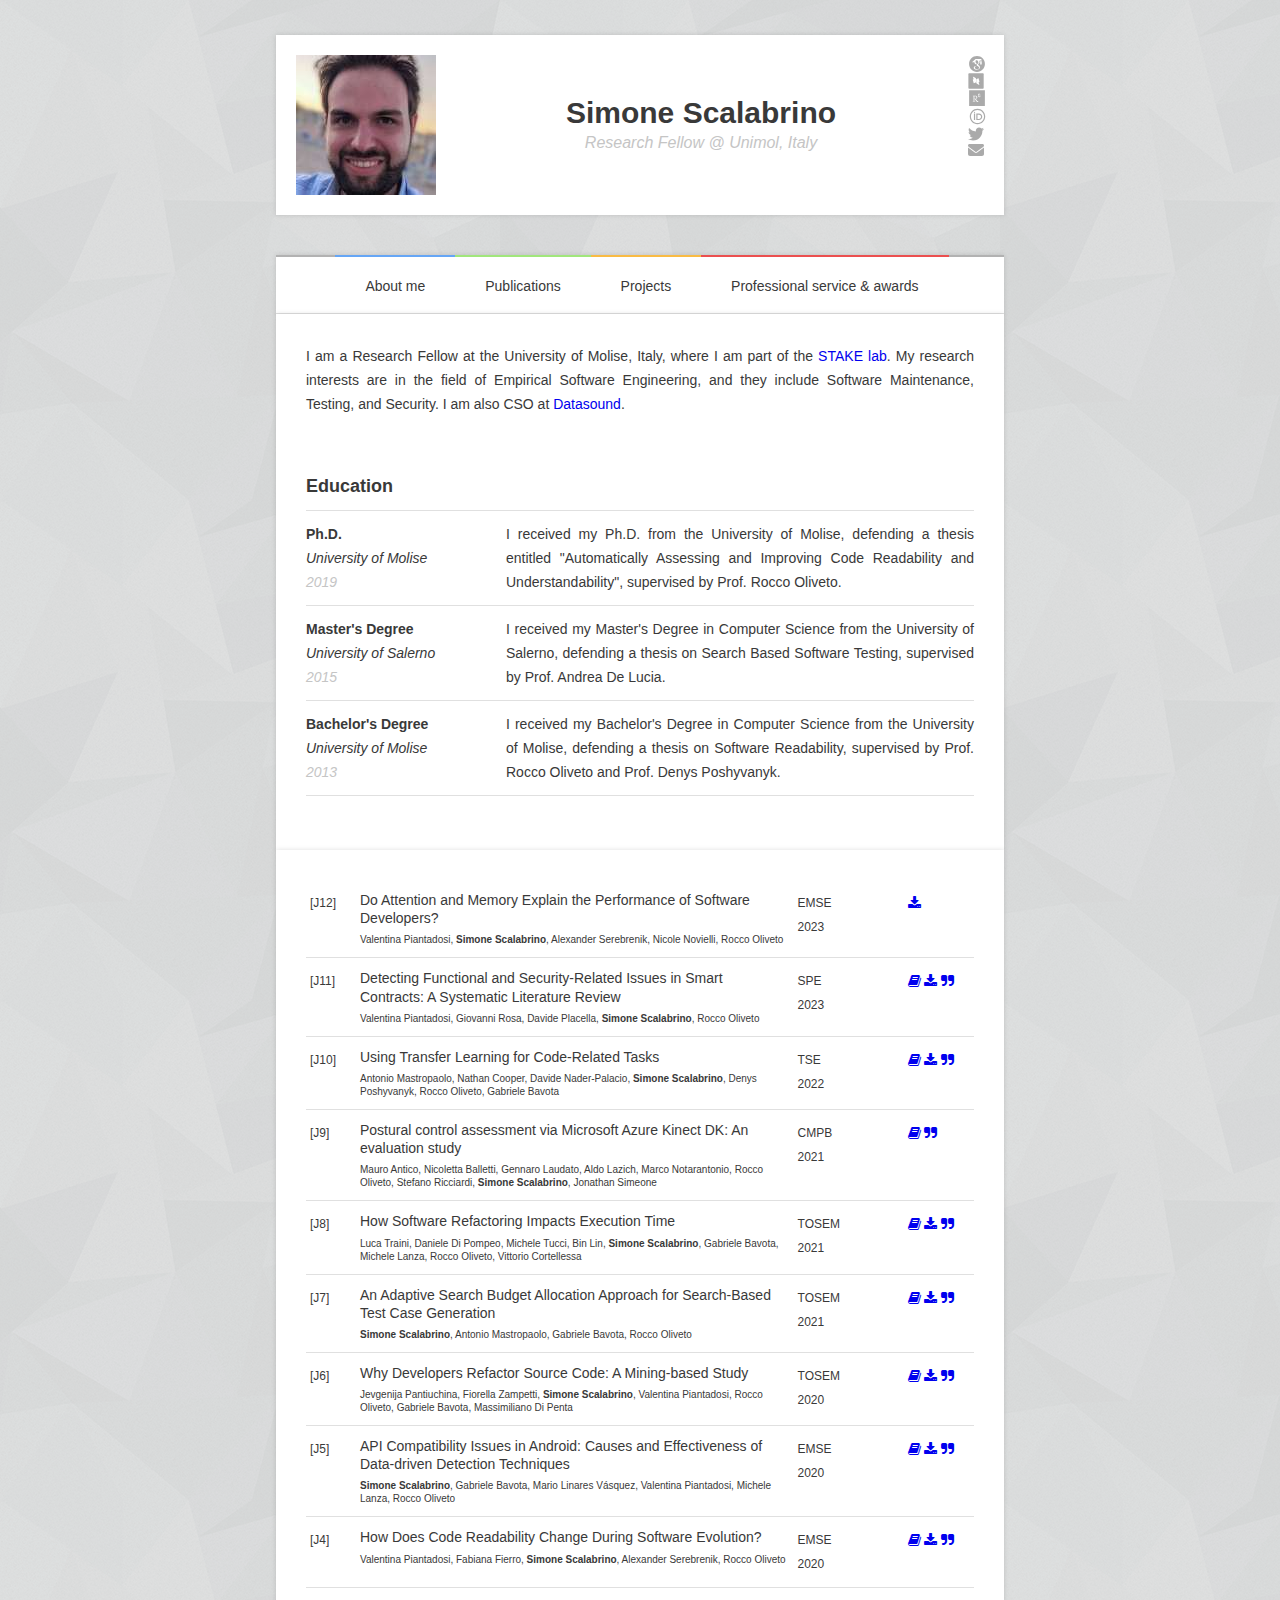
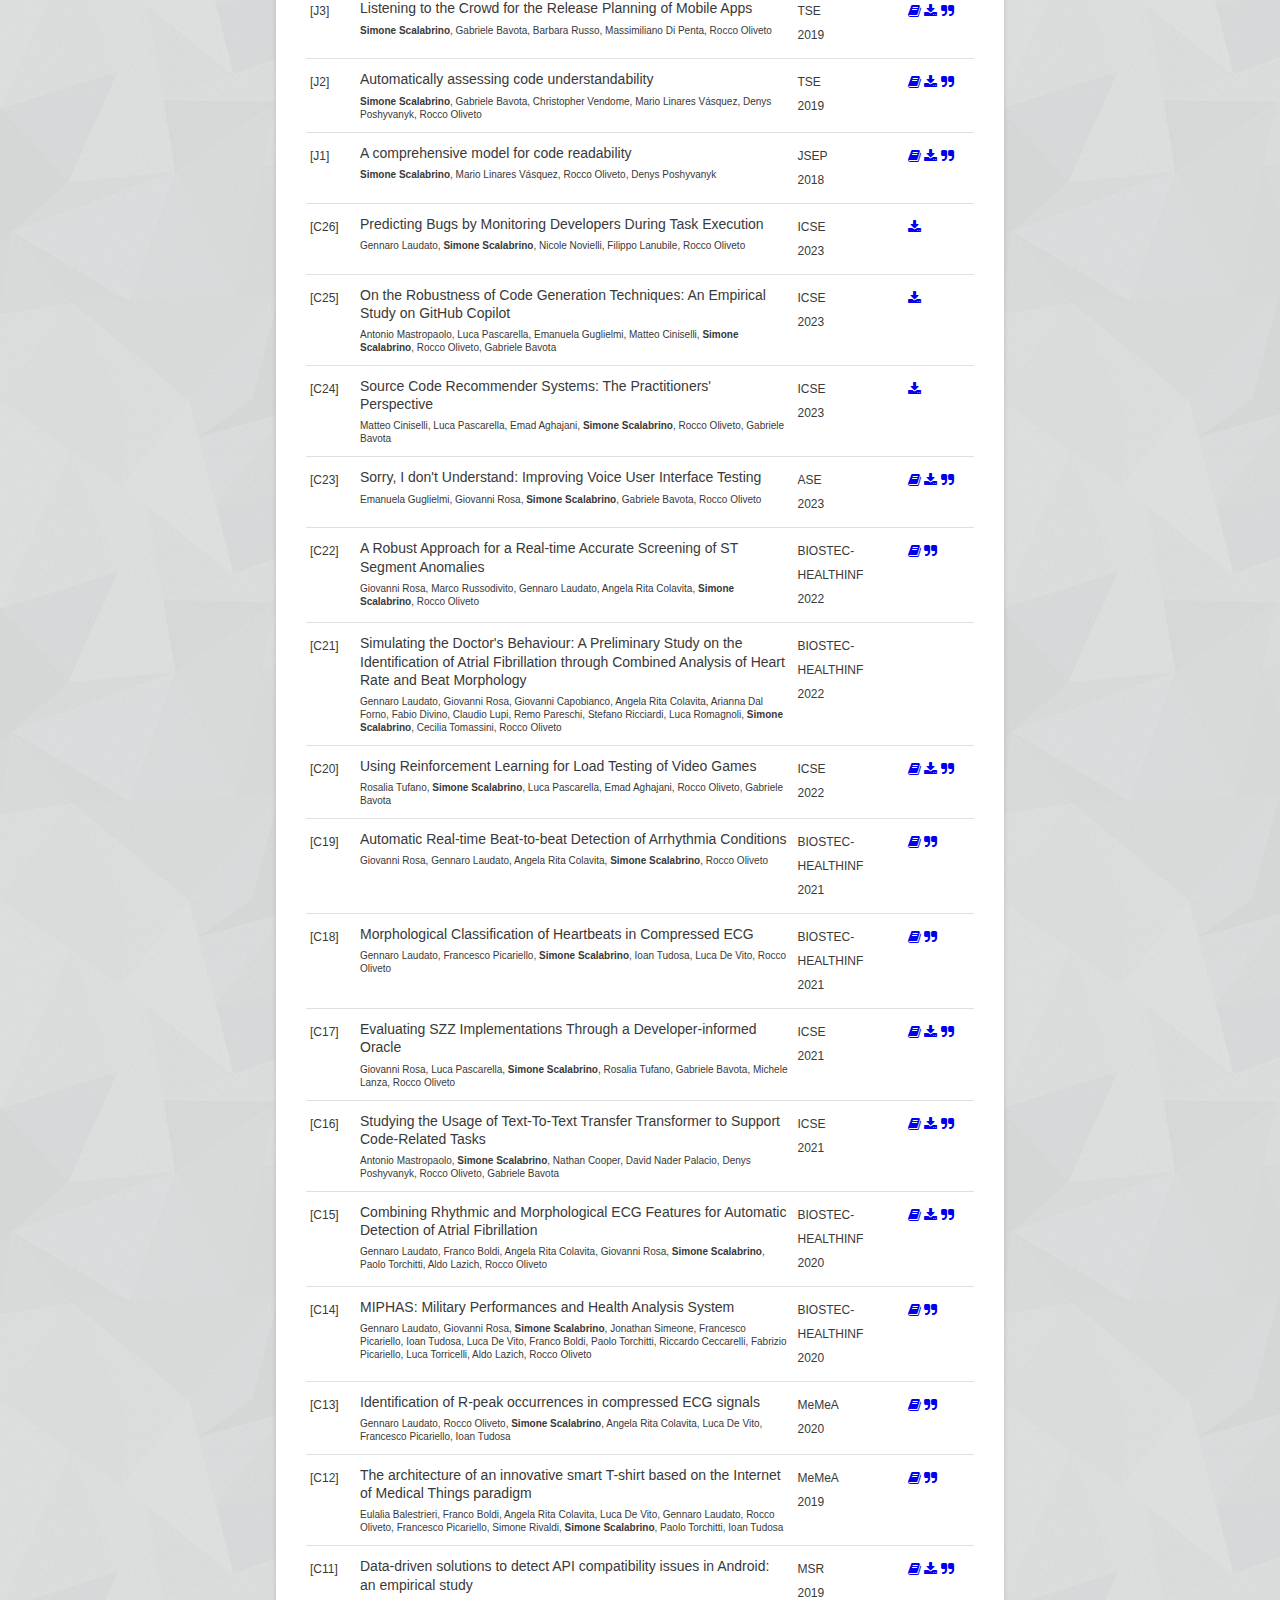
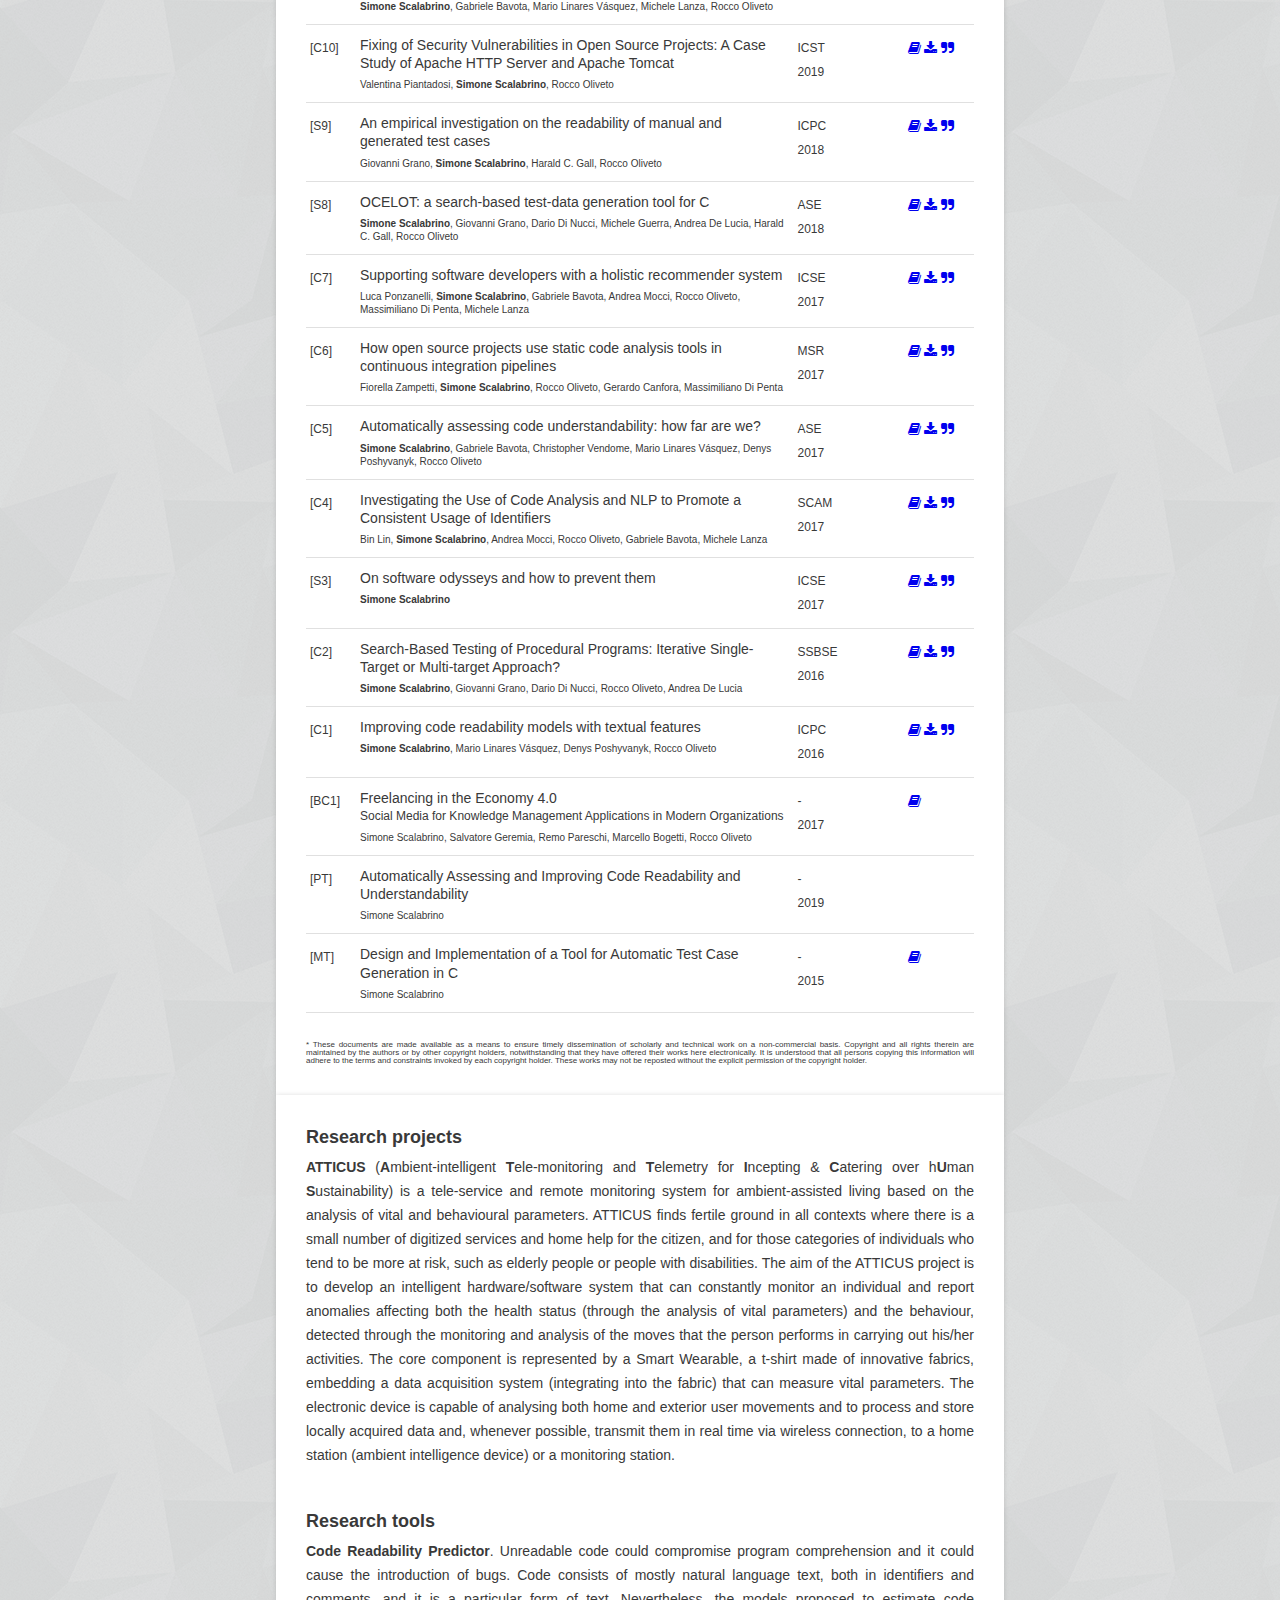
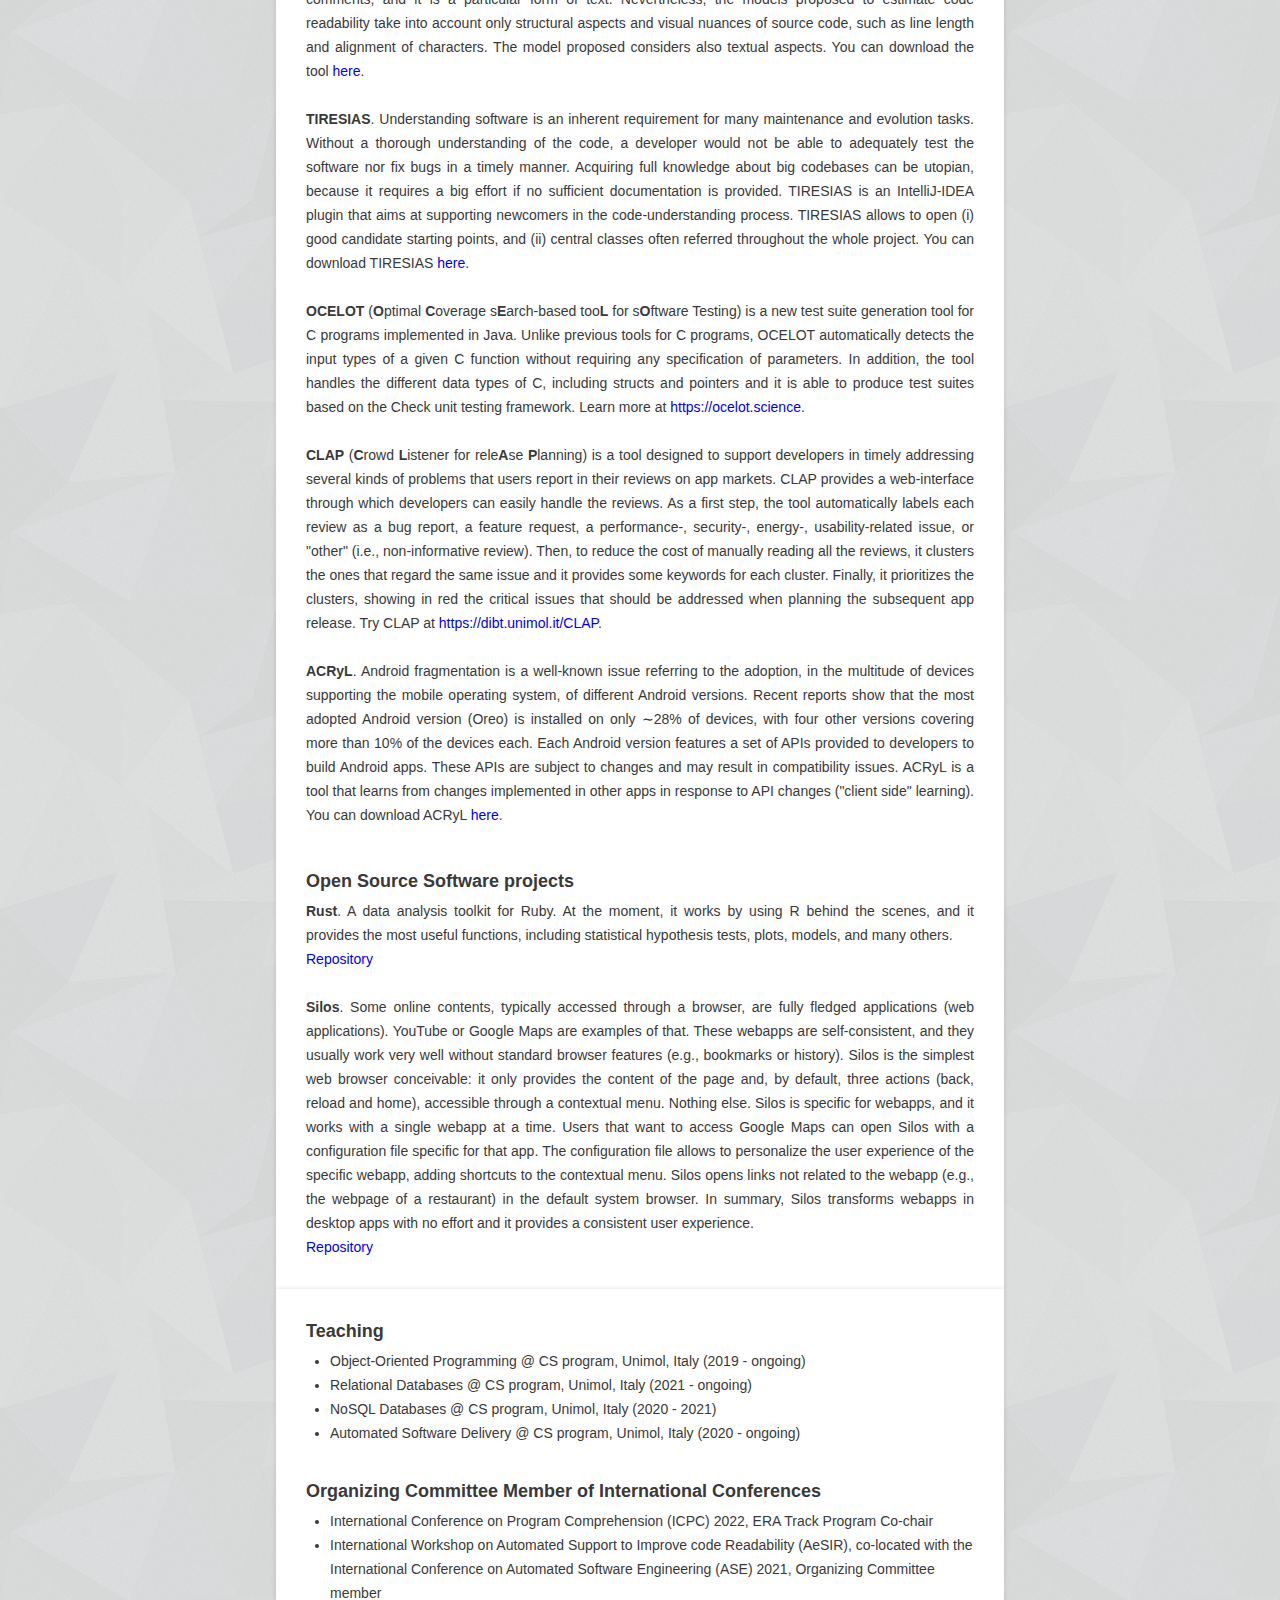
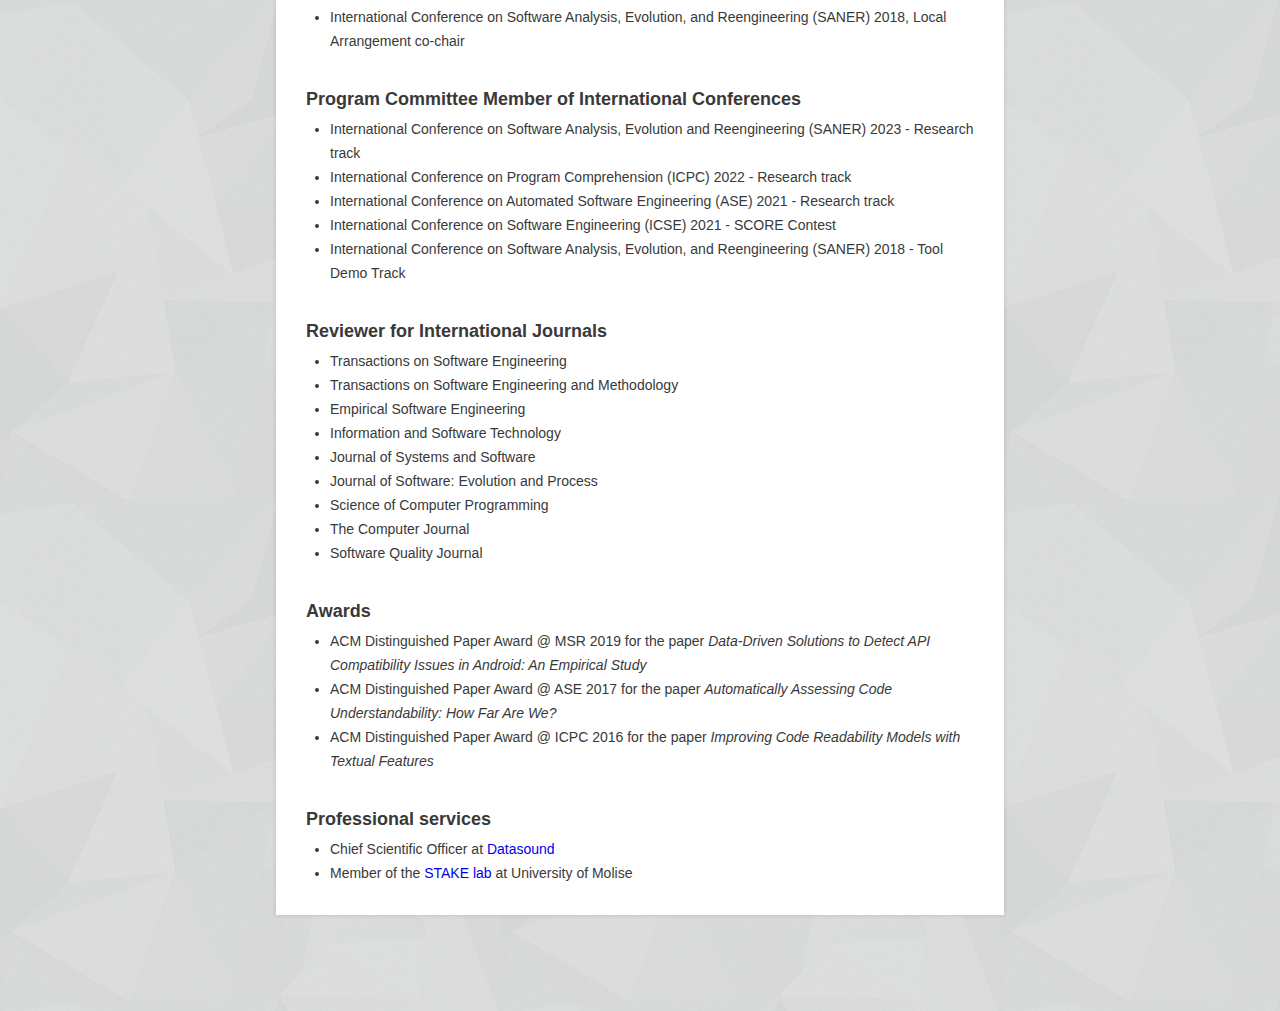
==== docs/index.html @ 68cc5567 "Added paper" ====
<!DOCTYPE html>
<!--[if lt IE 7]> <html class="no-js lt-ie9 lt-ie8 lt-ie7" lang="en"> <![endif]-->
<!--[if IE 7]>    <html class="no-js lt-ie9 lt-ie8" lang="en"> <![endif]-->
<!--[if IE 8]>    <html class="no-js lt-ie9" lang="en"> <![endif]-->
<!--[if IE 9]>    <html class="no-js lt-ie10" lang="en"> <![endif]-->
<!--[if gt IE 9]><!--> <html class="no-js" lang="en"> <!--<![endif]-->
<head>

    <script>
        (function(i,s,o,g,r,a,m){i['GoogleAnalyticsObject']=r;i[r]=i[r]||function(){
        (i[r].q=i[r].q||[]).push(arguments)},i[r].l=1*new Date();a=s.createElement(o),
        m=s.getElementsByTagName(o)[0];a.async=1;a.src=g;m.parentNode.insertBefore(a,m)
        })(window,document,'script','https://www.google-analytics.com/analytics.js','ga');

        ga('create', 'UA-82441827-1', 'auto');
        ga('send', 'pageview');

    </script>
    
    <!-- Character Set -->
    <meta charset="utf-8">

    <!-- Use Google Chrome Frame if Installed (Otherwise Ignore) -->
    <meta http-equiv="X-UA-Compatible" content="IE=edge,chrome=1">

    <!-- Title, Description etc (Be gentle, search spiders...) -->
    <title>Simone Scalabrino</title>
    <meta name="description" content="Research Fellow at the University of Molise, Italy.">
    <link rel="shortcut icon" href="favicon.ico">
    <link rel="stylesheet" href="bower_components/components-font-awesome/css/font-awesome.min.css">

    <!-- Responsive Stuff -->
    <meta name="viewport" content="width=device-width">

    <!-- Stylesheets -->
    <link rel="stylesheet" href="css/styles.css">
    <link rel="stylesheet" href="css/custom.css">

    <!-- Google Fonts -->
    <link href="https://fonts.googleapis.com/css?family=Neucha" rel="stylesheet" type="text/css">

    <!-- Modernizr -->
    <script src="js/modernizr-2.6.1.min.js"></script>
    <style>
        .obscure {
            display: none;
            position: fixed;
            z-index: 1000;
            top:0;
            left:0;
            width: 100%;
            height: 100%;
            background-color: rgba(0,0,0,0.5);
        }
        
        .panel {
            position: fixed;
            width:30%;
            left: 35%;
            top: 35%;
            
            background-color: white;
        }
        
        .panel .content {
            margin: 3px;
            padding: 4px;
            
            background-color: rgba(0,0,0,0.1);
        }
        
        .panel .content #text {
            line-height: 1;
            font-family: monospace;
        }
        
        /* The snackbar - position it at the bottom and in the middle of the screen */
        #snackbar {
            visibility: hidden; /* Hidden by default. Visible on click */
            min-width: 250px; /* Set a default minimum width */
            margin-left: -125px; /* Divide value of min-width by 2 */
            background-color: #333; /* Black background color */
            color: #fff; /* White text color */
            text-align: center; /* Centered text */
            border-radius: 2px; /* Rounded borders */
            padding: 16px; /* Padding */
            position: fixed; /* Sit on top of the screen */
            z-index: 1; /* Add a z-index if needed */
            left: 50%; /* Center the snackbar */
            bottom: 30px; /* 30px from the bottom */
        }

        /* Show the snackbar when clicking on a button (class added with JavaScript) */
        #snackbar.show {
            visibility: visible; /* Show the snackbar */

        /* Add animation: Take 0.5 seconds to fade in and out the snackbar. 
        However, delay the fade out process for 2.5 seconds */
            -webkit-animation: fadein 0.5s, fadeout 0.5s 2.5s;
            animation: fadein 0.5s, fadeout 0.5s 2.5s;
        }
        
        /* Show the snackbar when clicking on a button (class added with JavaScript) */
        #snackbar.show_error {
            visibility: visible; /* Show the snackbar */
            background-color: #AA0000;

        /* Add animation: Take 0.5 seconds to fade in and out the snackbar. 
        However, delay the fade out process for 2.5 seconds */
            -webkit-animation: fadein 0.5s, fadeout 0.5s 2.5s;
            animation: fadein 0.5s, fadeout 0.5s 2.5s;
        }

        /* Animations to fade the snackbar in and out */
        @-webkit-keyframes fadein {
            from {bottom: 0; opacity: 0;} 
            to {bottom: 30px; opacity: 1;}
        }

        @keyframes fadein {
            from {bottom: 0; opacity: 0;}
            to {bottom: 30px; opacity: 1;}
        }

        @-webkit-keyframes fadeout {
            from {bottom: 30px; opacity: 1;} 
            to {bottom: 0; opacity: 0;}
        }

        @keyframes fadeout {
            from {bottom: 30px; opacity: 1;}
            to {bottom: 0; opacity: 0;}
        }
    </style>
</head>
<body class="light-shadow">
    <div class="obscure">
        <div class="panel">
            <div class="content">
                <div id="text">This is a test</div>
                <a href="javascript:close_cite()">Close</a>
            </div>
        </div>
    </div>

    <!-- Header -->
    <header>

        <!-- Profile Image -->
        <a href="img/profile-image-large.png" rel="prettyPhoto"><img id="profile-image" src="img/profile-image.jpg" alt="Picture of me" /></a>

        <!-- Name and Title -->
        <hgroup>
            <h1><a href="#">Simone Scalabrino</a></h1>
            <h2>Research Fellow @ Unimol, Italy</h2>
        </hgroup>

        <!-- Social Icons -->
        <div class="social-icons six-icons">
            <a href="https://scholar.google.com/citations?user=FBP0Z64AAAAJ&hl=en" title="Check out my Google Scholar page" target="_blank">
                <svg width="18" height="18" fill="#000000" xmlns="http://www.w3.org/2000/svg"  viewBox="0 0 50 50" width="50px" height="50px"><path d="M 25 3 C 12.85 3 3 12.85 3 25 C 3 37.15 12.85 47 25 47 C 37.15 47 47 37.15 47 25 C 47 12.85 37.15 3 25 3 z M 21 11 L 38 11 L 36.980469 11.880859 C 36.980469 11.920859 37 11.96 37 12 L 37 17.279297 C 37.6 17.619297 38 18.26 38 19 L 38 25 C 38 26.1 37.1 27 36 27 C 34.9 27 34 26.1 34 25 L 34 19 C 34 18.26 34.4 17.619297 35 17.279297 L 35 13.570312 L 31.410156 16.650391 C 31.760156 17.350391 32 18.200234 32 19.240234 C 32 21.960234 30.480703 23.309766 28.970703 24.509766 C 28.500703 24.989766 27.949219 25.510312 27.949219 26.320312 C 27.949219 27.120313 28.500391 27.570625 28.900391 27.890625 L 30.189453 28.919922 C 31.779453 30.279922 33.220703 31.530547 33.220703 34.060547 C 33.220703 37.510547 29.930469 41 23.730469 41 C 18.500469 41 15.980469 38.47 15.980469 35.75 C 15.980469 34.43 16.629766 32.559531 18.759766 31.269531 C 20.989766 29.879531 24.020391 29.690078 25.650391 29.580078 C 25.140391 28.920078 24.560547 28.230078 24.560547 27.080078 C 24.560547 26.470078 24.749687 26.100391 24.929688 25.650391 C 24.529688 25.690391 24.129531 25.730469 23.769531 25.730469 C 19.969531 25.730469 17.799297 22.85 17.779297 20 L 11 20 L 21 11 z M 24.269531 14.240234 C 23.339531 14.240234 22.33 14.710938 21.75 15.460938 C 21.14 16.220938 20.949219 17.210156 20.949219 18.160156 C 20.949219 20.620156 22.370938 24.699219 25.460938 24.699219 C 26.370938 24.699219 27.339922 24.259922 27.919922 23.669922 C 28.739922 22.819922 28.820312 21.65 28.820312 21 C 28.820312 18.35 27.269531 14.240234 24.269531 14.240234 z M 26.039062 30.609375 C 25.719062 30.609375 23.769766 30.679219 22.259766 31.199219 C 21.459766 31.499219 19.160156 32.370469 19.160156 34.980469 C 19.160156 37.590469 21.64 39.460938 25.5 39.460938 C 28.97 39.460938 30.800781 37.760234 30.800781 35.490234 C 30.800781 33.620234 29.620859 32.630391 26.880859 30.650391 C 26.590859 30.610391 26.409063 30.609375 26.039062 30.609375 z"/></svg>
            </a>
            <a href="https://dblp.org/pid/183/2560.html" title="Check out my DBLP page" target="_blank">
                <svg id="changeColor" width="16" height="16" fill="#DC7633" xmlns="http://www.w3.org/2000/svg" xmlns:xlink="http://www.w3.org/1999/xlink" width="200" zoomAndPan="magnify" viewBox="0 0 375 374.999991" height="200"><defs>&lt; path id="pathAttribute" d="M 8.917969 7.773438 L 367.417969 7.773438 L 367.417969 366.273438 L 8.917969 366.273438 Z M 8.917969 7.773438 " /&gt; </defs> <g> <path id="pathAttribute" d="M 344.105469 366.273438 L 32.230469 366.273438 C 19.386719 366.273438 8.917969 355.808594 8.917969 342.960938 L 8.917969 31.085938 C 8.917969 18.242188 19.386719 7.773438 32.230469 7.773438 L 344.105469 7.773438 C 356.949219 7.773438 367.417969 18.242188 367.417969 31.085938 L 367.417969 342.960938 C 367.417969 355.808594 356.949219 366.273438 344.105469 366.273438 " fill-opacity="1" fill-rule="nonzero" fill="#000000" stroke-width="1" stroke="#727272"></path> </g><g id="inner-icon" transform="translate(90,80) "> <svg role="img" viewBox="0 0 24 24" xmlns="http://www.w3.org/2000/svg" id="IconChangeColor" height="200" width="200"><title>dblp</title><path d="M3.075.002c-.096.013-.154.092-.094.31L4.97 7.73 3.1 8.6s-.56.26-.4.85l2.45 9.159s.16.59.72.33l6.169-2.869 1.3-.61s.52-.24.42-.79l-.01-.06-1.13-4.22-.658-2.45-.672-2.49v-.04s-.16-.59-.84-1L3.5.141s-.265-.16-.425-.139zM18.324 5.03a.724.724 0 0 0-.193.06l-5.602 2.6.862 3.2 1.09 4.08.01.06c.05.47-.411.79-.411.79l-1.88.87.5 1.89.04.1c.07.17.28.6.81.91l6.95 4.269s.68.41.52-.17l-1.981-7.4 1.861-.86s.56-.26.4-.85L18.85 5.42s-.116-.452-.526-.39z" id="mainIconPathAttribute" fill="#ffffff"></path></svg> </g> </svg>

            </a>
            <a href="https://www.researchgate.net/profile/Simone-Scalabrino" title="Follow me on ResearchGate" target="_blank">
                <svg width="18" height="18" xmlns="http://www.w3.org/2000/svg" viewBox="0 0 448 512"><path d="M0 32v448h448V32H0zm262.2 334.4c-6.6 3-33.2 6-50-14.2-9.2-10.6-25.3-33.3-42.2-63.6-8.9 0-14.7 0-21.4-.6v46.4c0 23.5 6 21.2 25.8 23.9v8.1c-6.9-.3-23.1-.8-35.6-.8-13.1 0-26.1.6-33.6.8v-8.1c15.5-2.9 22-1.3 22-23.9V225c0-22.6-6.4-21-22-23.9V193c25.8 1 53.1-.6 70.9-.6 31.7 0 55.9 14.4 55.9 45.6 0 21.1-16.7 42.2-39.2 47.5 13.6 24.2 30 45.6 42.2 58.9 7.2 7.8 17.2 14.7 27.2 14.7v7.3zm22.9-135c-23.3 0-32.2-15.7-32.2-32.2V167c0-12.2 8.8-30.4 34-30.4s30.4 17.9 30.4 17.9l-10.7 7.2s-5.5-12.5-19.7-12.5c-7.9 0-19.7 7.3-19.7 19.7v26.8c0 13.4 6.6 23.3 17.9 23.3 14.1 0 21.5-10.9 21.5-26.8h-17.9v-10.7h30.4c0 20.5 4.7 49.9-34 49.9zm-116.5 44.7c-9.4 0-13.6-.3-20-.8v-69.7c6.4-.6 15-.6 22.5-.6 23.3 0 37.2 12.2 37.2 34.5 0 21.9-15 36.6-39.7 36.6z"/></svg>
            </a>
            <a href="https://orcid.org/0000-0003-1764-9685" title="Check out my ORCID" target="_blank">
                <svg width="19" height="19" fill="#000000" xmlns="http://www.w3.org/2000/svg"  viewBox="0 0 32 32" width="32px" height="32px"><path d="M 16 3 C 8.8321388 3 3 8.832144 3 16 C 3 23.167856 8.8321388 29 16 29 C 23.167861 29 29 23.167856 29 16 C 29 8.832144 23.167861 3 16 3 z M 16 5 C 22.086982 5 27 9.9130223 27 16 C 27 22.086978 22.086982 27 16 27 C 9.9130183 27 5 22.086978 5 16 C 5 9.9130223 9.9130183 5 16 5 z M 11 8 A 1 1 0 0 0 11 10 A 1 1 0 0 0 11 8 z M 10 11 L 10 22 L 12 22 L 12 11 L 10 11 z M 14 11 L 14 12 L 14 22 L 18.5 22 C 21.525577 22 24 19.525577 24 16.5 C 24 13.474423 21.525577 11 18.5 11 L 14 11 z M 16 13 L 18.5 13 C 20.444423 13 22 14.555577 22 16.5 C 22 18.444423 20.444423 20 18.5 20 L 16 20 L 16 13 z"/></svg>
            </a>
            <a href="https://twitter.com/SimonScalabrino" title="Follow me on Twitter" target="_blank">
                <svg width="16" height="16" xmlns="http://www.w3.org/2000/svg" viewBox="0 0 512 512"><path d="M459.37 151.716c.325 4.548.325 9.097.325 13.645 0 138.72-105.583 298.558-298.558 298.558-59.452 0-114.68-17.219-161.137-47.106 8.447.974 16.568 1.299 25.34 1.299 49.055 0 94.213-16.568 130.274-44.832-46.132-.975-84.792-31.188-98.112-72.772 6.498.974 12.995 1.624 19.818 1.624 9.421 0 18.843-1.3 27.614-3.573-48.081-9.747-84.143-51.98-84.143-102.985v-1.299c13.969 7.797 30.214 12.67 47.431 13.319-28.264-18.843-46.781-51.005-46.781-87.391 0-19.492 5.197-37.36 14.294-52.954 51.655 63.675 129.3 105.258 216.365 109.807-1.624-7.797-2.599-15.918-2.599-24.04 0-57.828 46.782-104.934 104.934-104.934 30.213 0 57.502 12.67 76.67 33.137 23.715-4.548 46.456-13.32 66.599-25.34-7.798 24.366-24.366 44.833-46.132 57.827 21.117-2.273 41.584-8.122 60.426-16.243-14.292 20.791-32.161 39.308-52.628 54.253z"/></svg>
            </a>
            <a href="mailto:simone.scalabrino@unimol.it" title="Contact me">
                <svg width="16" height="16" xmlns="http://www.w3.org/2000/svg" viewBox="0 0 512 512"><path d="M48 64C21.5 64 0 85.5 0 112c0 15.1 7.1 29.3 19.2 38.4L236.8 313.6c11.4 8.5 27 8.5 38.4 0L492.8 150.4c12.1-9.1 19.2-23.3 19.2-38.4c0-26.5-21.5-48-48-48H48zM0 176V384c0 35.3 28.7 64 64 64H448c35.3 0 64-28.7 64-64V176L294.4 339.2c-22.8 17.1-54 17.1-76.8 0L0 176z"/></svg>
            </a>
        </div><!-- .social-icons -->

    </header>

    <div id="tab-container" class="tab-container">

        <!-- Navigation -->
        <nav style="text-align: center;">

            <!-- Mobile Nav Button -->
            <button id="mobile-nav-button" class="ir" type="button">Menu</button>

            <!-- Menu -->
            <ul>
                <li class="blue"><a href="#resume">About me</a></li>
                <li class="green"><a href="#publications">Publications</a></li>
                <li class="orange"><a href="#projects">Projects</a></li>
                <li class="red"><a href="#professional">Professional service & awards</a></li>
            </ul>

        </nav>

        <!-- ************************************************************ -->
        <!-- ***   Resume    ******************************************** -->
        <!-- ************************************************************ -->
        <div id="resume" class="tab black">

<!--             <h2>About Me</h2> -->
            <p>I am a Research Fellow at the University of Molise, Italy, where I am part of the <a target="_blank" href="https://dibt.unimol.it/labs/stake">STAKE lab</a>. My research interests are in the field of Empirical Software Engineering, and they include Software Maintenance, Testing, and Security. I am also CSO at <a target="_blank" href="https://www.datasound.it">Datasound</a>.</p>

            <div class="clearfix"></div>

            <h2>Education</h2>
            <div class="experiences-wrapper" style="margin-bottom: 24px;">

                <div class="experience clearfix">

                    <div class="details">
                        <h3 class="what">Ph.D.</h3>
                        <div class="where">University of Molise</div>
                        <div class="when">2019</div>
                    </div><!-- .details -->

                    <p class="description">I received my Ph.D. from the University of Molise, defending a thesis entitled "Automatically Assessing and Improving Code Readability and Understandability", supervised by Prof. Rocco Oliveto.</p>

                </div><!-- .experiece -->
                
                <!-- Experience -->
                <div class="experience clearfix">

                    <div class="details">
                        <h3 class="what">Master's Degree</h3>
                        <div class="where">University of Salerno</div>
                        <div class="when">2015</div>
                    </div><!-- .details -->

                    <p class="description">I received my Master's Degree in Computer Science from the University of Salerno, defending a thesis on Search Based Software Testing, supervised by Prof. Andrea De Lucia.</p>

                </div><!-- .experiece -->

                <!-- Experience -->
                <div class="experience clearfix">

                    <div class="details">
                        <h3 class="what">Bachelor's Degree</h3>
                        <div class="where">University of Molise</div>
                        <div class="when">2013</div>
                    </div><!-- .details -->

                    <p class="description">I received my Bachelor's Degree in Computer Science from the University of Molise, defending a thesis on Software Readability, supervised by Prof. Rocco Oliveto and Prof. Denys Poshyvanyk.</p>

                </div><!-- .experiece -->

            </div><!-- .experiences

            <!--<h2>My Skills</h2>
            <div class="skills">
                <div class="chart" data-percent="98">Copywriter</div>
                <div class="chart" data-percent="92">SEO</div>
                <div class="chart" data-percent="85">Marketing</div>
                <div class="chart" data-percent="75">Photography</div>
                <div class="chart" data-percent="5">Basejumping</div>
            </div><!-- .skills -->

        </div><!-- #resume -->

        <!-- ************************************************************ -->
        <!-- ***   Publications    ************************************** -->
        <!-- ************************************************************ -->
        <div id="publications" class="tab">
<!--           <h2>Publications</h2> -->
          
          <!-- START PUBLICATIONS -->
<div class="publication clearfix">
    <div class="type" title="Journal paper">[J12]</div>

    <div class="details">
        <div class="title">Do Attention and Memory Explain the Performance of Software Developers?</div>
        <div class="authors">Valentina Piantadosi, <b>Simone Scalabrino</b>, Alexander Serebrenik, Nicole Novielli, Rocco Oliveto</div>
    </div>

    <div class="description">
        <div class="venue">EMSE</div>
        <div class="venue">2023</div>
    </div>

    <div class="download">
        
        <a href="files/2023/EMSE2023DoAttentionAnd.pdf"><i class="fa fa-download" aria-hidden="true" title="Download preprint"></i></a>
        
    </div>
</div>

<div class="publication clearfix">
    <div class="type" title="Journal paper">[J11]</div>

    <div class="details">
        <div class="title">Detecting Functional and Security-Related Issues in Smart Contracts: A Systematic Literature Review</div>
        <div class="authors">Valentina Piantadosi, Giovanni Rosa, Davide Placella, <b>Simone Scalabrino</b>, Rocco Oliveto</div>
    </div>

    <div class="description">
        <div class="venue">SPE</div>
        <div class="venue">2023</div>
    </div>

    <div class="download">
        <a href="https://dx.doi.org/10.1002/spe.3156" target="_blank"><i class="fa fa-book" aria-hidden="true" title="Go to the publication"></i></a>
        <a href="files/2023/SPE2023DetectingFunctionalAnd.pdf"><i class="fa fa-download" aria-hidden="true" title="Download preprint"></i></a>
        <a href="javascript:cite('10.1002_spe.3156');"><i class="fa fa-quote-right" aria-hidden="true" title="Cite article"></i></a>
    </div>
</div>

<div class="publication clearfix">
    <div class="type" title="Journal paper">[J10]</div>

    <div class="details">
        <div class="title">Using Transfer Learning for Code-Related Tasks</div>
        <div class="authors">Antonio Mastropaolo, Nathan Cooper, Davide Nader-Palacio, <b>Simone Scalabrino</b>, Denys Poshyvanyk, Rocco Oliveto, Gabriele Bavota</div>
    </div>

    <div class="description">
        <div class="venue">TSE</div>
        <div class="venue">2022</div>
    </div>

    <div class="download">
        <a href="https://dx.doi.org/10.1109/TSE.2022.3183297" target="_blank"><i class="fa fa-book" aria-hidden="true" title="Go to the publication"></i></a>
        <a href="files/2022/TSE2022UsingTransferLearning.pdf"><i class="fa fa-download" aria-hidden="true" title="Download preprint"></i></a>
        <a href="javascript:cite('10.1109_TSE.2022.3183297');"><i class="fa fa-quote-right" aria-hidden="true" title="Cite article"></i></a>
    </div>
</div>

<div class="publication clearfix">
    <div class="type" title="Journal paper">[J9]</div>

    <div class="details">
        <div class="title">Postural control assessment via Microsoft Azure Kinect DK: An evaluation study</div>
        <div class="authors">Mauro Antico, Nicoletta Balletti, Gennaro Laudato, Aldo Lazich, Marco Notarantonio, Rocco Oliveto, Stefano Ricciardi, <b>Simone Scalabrino</b>, Jonathan Simeone</div>
    </div>

    <div class="description">
        <div class="venue">CMPB</div>
        <div class="venue">2021</div>
    </div>

    <div class="download">
        <a href="https://dx.doi.org/10.1016/j.cmpb.2021.106324" target="_blank"><i class="fa fa-book" aria-hidden="true" title="Go to the publication"></i></a>
        
        <a href="javascript:cite('10.1016_j.cmpb.2021.106324');"><i class="fa fa-quote-right" aria-hidden="true" title="Cite article"></i></a>
    </div>
</div>

<div class="publication clearfix">
    <div class="type" title="Journal paper">[J8]</div>

    <div class="details">
        <div class="title">How Software Refactoring Impacts Execution Time</div>
        <div class="authors">Luca Traini, Daniele Di Pompeo, Michele Tucci, Bin Lin, <b>Simone Scalabrino</b>, Gabriele Bavota, Michele Lanza, Rocco Oliveto, Vittorio Cortellessa</div>
    </div>

    <div class="description">
        <div class="venue">TOSEM</div>
        <div class="venue">2021</div>
    </div>

    <div class="download">
        <a href="https://dx.doi.org/10.1145/3485136" target="_blank"><i class="fa fa-book" aria-hidden="true" title="Go to the publication"></i></a>
        <a href="files/2021/TOSEM2021HowSoftwareRefactoring.pdf"><i class="fa fa-download" aria-hidden="true" title="Download preprint"></i></a>
        <a href="javascript:cite('10.1145_3485136');"><i class="fa fa-quote-right" aria-hidden="true" title="Cite article"></i></a>
    </div>
</div>

<div class="publication clearfix">
    <div class="type" title="Journal paper">[J7]</div>

    <div class="details">
        <div class="title">An Adaptive Search Budget Allocation Approach for Search-Based Test Case Generation</div>
        <div class="authors"><b>Simone Scalabrino</b>, Antonio Mastropaolo, Gabriele Bavota, Rocco Oliveto</div>
    </div>

    <div class="description">
        <div class="venue">TOSEM</div>
        <div class="venue">2021</div>
    </div>

    <div class="download">
        <a href="https://dx.doi.org/10.1145/3446199" target="_blank"><i class="fa fa-book" aria-hidden="true" title="Go to the publication"></i></a>
        <a href="files/2021/TOSEM2021AnAdaptiveSearch.pdf"><i class="fa fa-download" aria-hidden="true" title="Download preprint"></i></a>
        <a href="javascript:cite('10.1145_3446199');"><i class="fa fa-quote-right" aria-hidden="true" title="Cite article"></i></a>
    </div>
</div>

<div class="publication clearfix">
    <div class="type" title="Journal paper">[J6]</div>

    <div class="details">
        <div class="title">Why Developers Refactor Source Code: A Mining-based Study</div>
        <div class="authors">Jevgenija Pantiuchina, Fiorella Zampetti, <b>Simone Scalabrino</b>, Valentina Piantadosi, Rocco Oliveto, Gabriele Bavota, Massimiliano Di Penta</div>
    </div>

    <div class="description">
        <div class="venue">TOSEM</div>
        <div class="venue">2020</div>
    </div>

    <div class="download">
        <a href="https://dx.doi.org/10.1145/3408302" target="_blank"><i class="fa fa-book" aria-hidden="true" title="Go to the publication"></i></a>
        <a href="files/2020/TOSEM2020WhyDevelopersRefactor.pdf"><i class="fa fa-download" aria-hidden="true" title="Download preprint"></i></a>
        <a href="javascript:cite('10.1145_3408302');"><i class="fa fa-quote-right" aria-hidden="true" title="Cite article"></i></a>
    </div>
</div>

<div class="publication clearfix">
    <div class="type" title="Journal paper">[J5]</div>

    <div class="details">
        <div class="title">API Compatibility Issues in Android: Causes and Effectiveness of Data-driven Detection Techniques</div>
        <div class="authors"><b>Simone Scalabrino</b>, Gabriele Bavota, Mario Linares Vásquez, Valentina Piantadosi, Michele Lanza, Rocco Oliveto</div>
    </div>

    <div class="description">
        <div class="venue">EMSE</div>
        <div class="venue">2020</div>
    </div>

    <div class="download">
        <a href="https://dx.doi.org/10.1007/s10664-020-09877-w" target="_blank"><i class="fa fa-book" aria-hidden="true" title="Go to the publication"></i></a>
        <a href="files/2020/EMSE2020ApiCompatibilityIssues.pdf"><i class="fa fa-download" aria-hidden="true" title="Download preprint"></i></a>
        <a href="javascript:cite('10.1007_s10664-020-09877-w');"><i class="fa fa-quote-right" aria-hidden="true" title="Cite article"></i></a>
    </div>
</div>

<div class="publication clearfix">
    <div class="type" title="Journal paper">[J4]</div>

    <div class="details">
        <div class="title">How Does Code Readability Change During Software Evolution?</div>
        <div class="authors">Valentina Piantadosi, Fabiana Fierro, <b>Simone Scalabrino</b>, Alexander Serebrenik, Rocco Oliveto</div>
    </div>

    <div class="description">
        <div class="venue">EMSE</div>
        <div class="venue">2020</div>
    </div>

    <div class="download">
        <a href="https://dx.doi.org/10.1007/s10664-020-09886-9" target="_blank"><i class="fa fa-book" aria-hidden="true" title="Go to the publication"></i></a>
        <a href="files/2020/EMSE2020HowDoesCode.pdf"><i class="fa fa-download" aria-hidden="true" title="Download preprint"></i></a>
        <a href="javascript:cite('10.1007_s10664-020-09886-9');"><i class="fa fa-quote-right" aria-hidden="true" title="Cite article"></i></a>
    </div>
</div>

<div class="publication clearfix">
    <div class="type" title="Journal paper">[J3]</div>

    <div class="details">
        <div class="title">Listening to the Crowd for the Release Planning of Mobile Apps</div>
        <div class="authors"><b>Simone Scalabrino</b>, Gabriele Bavota, Barbara Russo, Massimiliano Di Penta, Rocco Oliveto</div>
    </div>

    <div class="description">
        <div class="venue">TSE</div>
        <div class="venue">2019</div>
    </div>

    <div class="download">
        <a href="https://dx.doi.org/10.1109/TSE.2017.2759112" target="_blank"><i class="fa fa-book" aria-hidden="true" title="Go to the publication"></i></a>
        <a href="files/2019/TSE2019ListeningToThe.pdf"><i class="fa fa-download" aria-hidden="true" title="Download preprint"></i></a>
        <a href="javascript:cite('10.1109_TSE.2017.2759112');"><i class="fa fa-quote-right" aria-hidden="true" title="Cite article"></i></a>
    </div>
</div>

<div class="publication clearfix">
    <div class="type" title="Journal paper">[J2]</div>

    <div class="details">
        <div class="title">Automatically assessing code understandability</div>
        <div class="authors"><b>Simone Scalabrino</b>, Gabriele Bavota, Christopher Vendome, Mario Linares Vásquez, Denys Poshyvanyk, Rocco Oliveto</div>
    </div>

    <div class="description">
        <div class="venue">TSE</div>
        <div class="venue">2019</div>
    </div>

    <div class="download">
        <a href="https://dx.doi.org/10.1109/TSE.2019.2901468" target="_blank"><i class="fa fa-book" aria-hidden="true" title="Go to the publication"></i></a>
        <a href="files/2019/TSE2019AutomaticallyAssessingCode.pdf"><i class="fa fa-download" aria-hidden="true" title="Download preprint"></i></a>
        <a href="javascript:cite('10.1109_TSE.2019.2901468');"><i class="fa fa-quote-right" aria-hidden="true" title="Cite article"></i></a>
    </div>
</div>

<div class="publication clearfix">
    <div class="type" title="Journal paper">[J1]</div>

    <div class="details">
        <div class="title">A comprehensive model for code readability</div>
        <div class="authors"><b>Simone Scalabrino</b>, Mario Linares Vásquez, Rocco Oliveto, Denys Poshyvanyk</div>
    </div>

    <div class="description">
        <div class="venue">JSEP</div>
        <div class="venue">2018</div>
    </div>

    <div class="download">
        <a href="https://dx.doi.org/10.1002/smr.1958" target="_blank"><i class="fa fa-book" aria-hidden="true" title="Go to the publication"></i></a>
        <a href="files/2018/JSEP2018AComprehensiveModel.pdf"><i class="fa fa-download" aria-hidden="true" title="Download preprint"></i></a>
        <a href="javascript:cite('10.1002_smr.1958');"><i class="fa fa-quote-right" aria-hidden="true" title="Cite article"></i></a>
    </div>
</div>

<div class="publication clearfix">
    <div class="type" title="Conference paper">[C26]</div>

    <div class="details">
        <div class="title">Predicting Bugs by Monitoring Developers During Task Execution</div>
        <div class="authors">Gennaro Laudato, <b>Simone Scalabrino</b>, Nicole Novielli, Filippo Lanubile, Rocco Oliveto</div>
    </div>

    <div class="description">
        <div class="venue">ICSE</div>
        <div class="venue">2023</div>
    </div>

    <div class="download">
        
        <a href="files/2023/ICSE2023PredictingBugsBy.pdf"><i class="fa fa-download" aria-hidden="true" title="Download preprint"></i></a>
        
    </div>
</div>

<div class="publication clearfix">
    <div class="type" title="Conference paper">[C25]</div>

    <div class="details">
        <div class="title">On the Robustness of Code Generation Techniques: An Empirical Study on GitHub Copilot</div>
        <div class="authors">Antonio Mastropaolo, Luca Pascarella, Emanuela Guglielmi, Matteo Ciniselli, <b>Simone Scalabrino</b>, Rocco Oliveto, Gabriele Bavota</div>
    </div>

    <div class="description">
        <div class="venue">ICSE</div>
        <div class="venue">2023</div>
    </div>

    <div class="download">
        
        <a href="files/2023/ICSE2023OnTheRobustness.pdf"><i class="fa fa-download" aria-hidden="true" title="Download preprint"></i></a>
        
    </div>
</div>

<div class="publication clearfix">
    <div class="type" title="Conference paper">[C24]</div>

    <div class="details">
        <div class="title">Source Code Recommender Systems: The Practitioners' Perspective</div>
        <div class="authors">Matteo Ciniselli, Luca Pascarella, Emad Aghajani, <b>Simone Scalabrino</b>, Rocco Oliveto, Gabriele Bavota</div>
    </div>

    <div class="description">
        <div class="venue">ICSE</div>
        <div class="venue">2023</div>
    </div>

    <div class="download">
        
        <a href="files/2023/ICSE2023SourceCodeRecommender.pdf"><i class="fa fa-download" aria-hidden="true" title="Download preprint"></i></a>
        
    </div>
</div>

<div class="publication clearfix">
    <div class="type" title="Conference paper">[C23]</div>

    <div class="details">
        <div class="title">Sorry, I don't Understand: Improving Voice User Interface Testing</div>
        <div class="authors">Emanuela Guglielmi, Giovanni Rosa, <b>Simone Scalabrino</b>, Gabriele Bavota, Rocco Oliveto</div>
    </div>

    <div class="description">
        <div class="venue">ASE</div>
        <div class="venue">2023</div>
    </div>

    <div class="download">
        <a href="https://dx.doi.org/10.1145/3551349.3556934" target="_blank"><i class="fa fa-book" aria-hidden="true" title="Go to the publication"></i></a>
        <a href="files/2023/ASE2023SorryIDon.pdf"><i class="fa fa-download" aria-hidden="true" title="Download preprint"></i></a>
        <a href="javascript:cite('10.1145_3551349.3556934');"><i class="fa fa-quote-right" aria-hidden="true" title="Cite article"></i></a>
    </div>
</div>

<div class="publication clearfix">
    <div class="type" title="Conference paper">[C22]</div>

    <div class="details">
        <div class="title">A Robust Approach for a Real-time Accurate Screening of ST Segment Anomalies</div>
        <div class="authors">Giovanni Rosa, Marco Russodivito, Gennaro Laudato, Angela Rita Colavita, <b>Simone Scalabrino</b>, Rocco Oliveto</div>
    </div>

    <div class="description">
        <div class="venue">BIOSTEC-HEALTHINF</div>
        <div class="venue">2022</div>
    </div>

    <div class="download">
        <a href="https://dx.doi.org/10.5220/0010824000003123" target="_blank"><i class="fa fa-book" aria-hidden="true" title="Go to the publication"></i></a>
        
        <a href="javascript:cite('10.5220_0010824000003123');"><i class="fa fa-quote-right" aria-hidden="true" title="Cite article"></i></a>
    </div>
</div>

<div class="publication clearfix">
    <div class="type" title="Conference paper">[C21]</div>

    <div class="details">
        <div class="title">Simulating the Doctor's Behaviour: A Preliminary Study on the Identification of Atrial Fibrillation through Combined Analysis of Heart Rate and Beat Morphology</div>
        <div class="authors">Gennaro Laudato, Giovanni Rosa, Giovanni Capobianco, Angela Rita Colavita, Arianna Dal Forno, Fabio Divino, Claudio Lupi, Remo Pareschi, Stefano Ricciardi, Luca Romagnoli, <b>Simone Scalabrino</b>, Cecilia Tomassini, Rocco Oliveto</div>
    </div>

    <div class="description">
        <div class="venue">BIOSTEC-HEALTHINF</div>
        <div class="venue">2022</div>
    </div>

    <div class="download">
        
        
        
    </div>
</div>

<div class="publication clearfix">
    <div class="type" title="Conference paper">[C20]</div>

    <div class="details">
        <div class="title">Using Reinforcement Learning for Load Testing of Video Games</div>
        <div class="authors">Rosalia Tufano, <b>Simone Scalabrino</b>, Luca Pascarella, Emad Aghajani, Rocco Oliveto, Gabriele Bavota</div>
    </div>

    <div class="description">
        <div class="venue">ICSE</div>
        <div class="venue">2022</div>
    </div>

    <div class="download">
        <a href="https://dx.doi.org/10.1145/3510003.3510625" target="_blank"><i class="fa fa-book" aria-hidden="true" title="Go to the publication"></i></a>
        <a href="files/2022/ICSE2022UsingReinforcementLearning.pdf"><i class="fa fa-download" aria-hidden="true" title="Download preprint"></i></a>
        <a href="javascript:cite('10.1145_3510003.3510625');"><i class="fa fa-quote-right" aria-hidden="true" title="Cite article"></i></a>
    </div>
</div>

<div class="publication clearfix">
    <div class="type" title="Conference paper">[C19]</div>

    <div class="details">
        <div class="title">Automatic Real-time Beat-to-beat Detection of Arrhythmia Conditions</div>
        <div class="authors">Giovanni Rosa, Gennaro Laudato, Angela Rita Colavita, <b>Simone Scalabrino</b>, Rocco Oliveto</div>
    </div>

    <div class="description">
        <div class="venue">BIOSTEC-HEALTHINF</div>
        <div class="venue">2021</div>
    </div>

    <div class="download">
        <a href="https://dx.doi.org/10.5220/0010267902120222" target="_blank"><i class="fa fa-book" aria-hidden="true" title="Go to the publication"></i></a>
        
        <a href="javascript:cite('10.5220_0010267902120222');"><i class="fa fa-quote-right" aria-hidden="true" title="Cite article"></i></a>
    </div>
</div>

<div class="publication clearfix">
    <div class="type" title="Conference paper">[C18]</div>

    <div class="details">
        <div class="title">Morphological Classification of Heartbeats in Compressed ECG</div>
        <div class="authors">Gennaro Laudato, Francesco Picariello, <b>Simone Scalabrino</b>, Ioan Tudosa, Luca De Vito, Rocco Oliveto</div>
    </div>

    <div class="description">
        <div class="venue">BIOSTEC-HEALTHINF</div>
        <div class="venue">2021</div>
    </div>

    <div class="download">
        <a href="https://dx.doi.org/10.5220/0010236003860393" target="_blank"><i class="fa fa-book" aria-hidden="true" title="Go to the publication"></i></a>
        
        <a href="javascript:cite('10.5220_0010236003860393');"><i class="fa fa-quote-right" aria-hidden="true" title="Cite article"></i></a>
    </div>
</div>

<div class="publication clearfix">
    <div class="type" title="Conference paper">[C17]</div>

    <div class="details">
        <div class="title">Evaluating SZZ Implementations Through a Developer-informed Oracle</div>
        <div class="authors">Giovanni Rosa, Luca Pascarella, <b>Simone Scalabrino</b>, Rosalia Tufano, Gabriele Bavota, Michele Lanza, Rocco Oliveto</div>
    </div>

    <div class="description">
        <div class="venue">ICSE</div>
        <div class="venue">2021</div>
    </div>

    <div class="download">
        <a href="https://dx.doi.org/10.1109/ICSE43902.2021.00049" target="_blank"><i class="fa fa-book" aria-hidden="true" title="Go to the publication"></i></a>
        <a href="files/2021/ICSE2021EvaluatingSzzImplementations.pdf"><i class="fa fa-download" aria-hidden="true" title="Download preprint"></i></a>
        <a href="javascript:cite('10.1109_ICSE43902.2021.00049');"><i class="fa fa-quote-right" aria-hidden="true" title="Cite article"></i></a>
    </div>
</div>

<div class="publication clearfix">
    <div class="type" title="Conference paper">[C16]</div>

    <div class="details">
        <div class="title">Studying the Usage of Text-To-Text Transfer Transformer to Support Code-Related Tasks</div>
        <div class="authors">Antonio Mastropaolo, <b>Simone Scalabrino</b>, Nathan Cooper, David Nader Palacio, Denys Poshyvanyk, Rocco Oliveto, Gabriele Bavota</div>
    </div>

    <div class="description">
        <div class="venue">ICSE</div>
        <div class="venue">2021</div>
    </div>

    <div class="download">
        <a href="https://dx.doi.org/10.1109/ICSE43902.2021.00041" target="_blank"><i class="fa fa-book" aria-hidden="true" title="Go to the publication"></i></a>
        <a href="files/2021/ICSE2021StudyingTheUsage.pdf"><i class="fa fa-download" aria-hidden="true" title="Download preprint"></i></a>
        <a href="javascript:cite('10.1109_ICSE43902.2021.00041');"><i class="fa fa-quote-right" aria-hidden="true" title="Cite article"></i></a>
    </div>
</div>

<div class="publication clearfix">
    <div class="type" title="Conference paper">[C15]</div>

    <div class="details">
        <div class="title">Combining Rhythmic and Morphological ECG Features for Automatic Detection of Atrial Fibrillation</div>
        <div class="authors">Gennaro Laudato, Franco Boldi, Angela Rita Colavita, Giovanni Rosa, <b>Simone Scalabrino</b>, Paolo Torchitti, Aldo Lazich, Rocco Oliveto</div>
    </div>

    <div class="description">
        <div class="venue">BIOSTEC-HEALTHINF</div>
        <div class="venue">2020</div>
    </div>

    <div class="download">
        <a href="https://dx.doi.org/10.5220/0008982301560165" target="_blank"><i class="fa fa-book" aria-hidden="true" title="Go to the publication"></i></a>
        <a href="files/2020/BIOSTEC-HEALTHINF2020CombiningRhythmicAnd.pdf"><i class="fa fa-download" aria-hidden="true" title="Download preprint"></i></a>
        <a href="javascript:cite('10.5220_0008982301560165');"><i class="fa fa-quote-right" aria-hidden="true" title="Cite article"></i></a>
    </div>
</div>

<div class="publication clearfix">
    <div class="type" title="Conference paper">[C14]</div>

    <div class="details">
        <div class="title">MIPHAS: Military Performances and Health Analysis System</div>
        <div class="authors">Gennaro Laudato, Giovanni Rosa, <b>Simone Scalabrino</b>, Jonathan Simeone, Francesco Picariello, Ioan Tudosa, Luca De Vito, Franco Boldi, Paolo Torchitti, Riccardo Ceccarelli, Fabrizio Picariello, Luca Torricelli, Aldo Lazich, Rocco Oliveto</div>
    </div>

    <div class="description">
        <div class="venue">BIOSTEC-HEALTHINF</div>
        <div class="venue">2020</div>
    </div>

    <div class="download">
        <a href="https://dx.doi.org/10.5220/0008989401980207" target="_blank"><i class="fa fa-book" aria-hidden="true" title="Go to the publication"></i></a>
        
        <a href="javascript:cite('10.5220_0008989401980207');"><i class="fa fa-quote-right" aria-hidden="true" title="Cite article"></i></a>
    </div>
</div>

<div class="publication clearfix">
    <div class="type" title="Conference paper">[C13]</div>

    <div class="details">
        <div class="title">Identification of R-peak occurrences in compressed ECG signals</div>
        <div class="authors">Gennaro Laudato, Rocco Oliveto, <b>Simone Scalabrino</b>, Angela Rita Colavita, Luca De Vito, Francesco Picariello, Ioan Tudosa</div>
    </div>

    <div class="description">
        <div class="venue">MeMeA</div>
        <div class="venue">2020</div>
    </div>

    <div class="download">
        <a href="https://dx.doi.org/10.1109/MeMeA49120.2020.9137207" target="_blank"><i class="fa fa-book" aria-hidden="true" title="Go to the publication"></i></a>
        
        <a href="javascript:cite('10.1109_MeMeA49120.2020.9137207');"><i class="fa fa-quote-right" aria-hidden="true" title="Cite article"></i></a>
    </div>
</div>

<div class="publication clearfix">
    <div class="type" title="Conference paper">[C12]</div>

    <div class="details">
        <div class="title">The architecture of an innovative smart T-shirt based on the Internet of Medical Things paradigm</div>
        <div class="authors">Eulalia Balestrieri, Franco Boldi, Angela Rita Colavita, Luca De Vito, Gennaro Laudato, Rocco Oliveto, Francesco Picariello, Simone Rivaldi, <b>Simone Scalabrino</b>, Paolo Torchitti, Ioan Tudosa</div>
    </div>

    <div class="description">
        <div class="venue">MeMeA</div>
        <div class="venue">2019</div>
    </div>

    <div class="download">
        <a href="https://dx.doi.org/10.1109/MeMeA.2019.8802143" target="_blank"><i class="fa fa-book" aria-hidden="true" title="Go to the publication"></i></a>
        
        <a href="javascript:cite('10.1109_MeMeA.2019.8802143');"><i class="fa fa-quote-right" aria-hidden="true" title="Cite article"></i></a>
    </div>
</div>

<div class="publication clearfix">
    <div class="type" title="Conference paper">[C11]</div>

    <div class="details">
        <div class="title">Data-driven solutions to detect API compatibility issues in Android: an empirical study</div>
        <div class="authors"><b>Simone Scalabrino</b>, Gabriele Bavota, Mario Linares Vásquez, Michele Lanza, Rocco Oliveto</div>
    </div>

    <div class="description">
        <div class="venue">MSR</div>
        <div class="venue">2019</div>
    </div>

    <div class="download">
        <a href="https://dx.doi.org/10.1109/MSR.2019.00055" target="_blank"><i class="fa fa-book" aria-hidden="true" title="Go to the publication"></i></a>
        <a href="files/2019/MSR2019DataDrivenSolutions.pdf"><i class="fa fa-download" aria-hidden="true" title="Download preprint"></i></a>
        <a href="javascript:cite('10.1109_MSR.2019.00055');"><i class="fa fa-quote-right" aria-hidden="true" title="Cite article"></i></a>
    </div>
</div>

<div class="publication clearfix">
    <div class="type" title="Conference paper">[C10]</div>

    <div class="details">
        <div class="title">Fixing of Security Vulnerabilities in Open Source Projects: A Case Study of Apache HTTP Server and Apache Tomcat</div>
        <div class="authors">Valentina Piantadosi, <b>Simone Scalabrino</b>, Rocco Oliveto</div>
    </div>

    <div class="description">
        <div class="venue">ICST</div>
        <div class="venue">2019</div>
    </div>

    <div class="download">
        <a href="https://dx.doi.org/10.1109/ICST.2019.00017" target="_blank"><i class="fa fa-book" aria-hidden="true" title="Go to the publication"></i></a>
        <a href="files/2019/ICST2019FixingOfSecurity.pdf"><i class="fa fa-download" aria-hidden="true" title="Download preprint"></i></a>
        <a href="javascript:cite('10.1109_ICST.2019.00017');"><i class="fa fa-quote-right" aria-hidden="true" title="Cite article"></i></a>
    </div>
</div>

<div class="publication clearfix">
    <div class="type" title="Conference paper">[S9]</div>

    <div class="details">
        <div class="title">An empirical investigation on the readability of manual and generated test cases</div>
        <div class="authors">Giovanni Grano, <b>Simone Scalabrino</b>, Harald C. Gall, Rocco Oliveto</div>
    </div>

    <div class="description">
        <div class="venue">ICPC</div>
        <div class="venue">2018</div>
    </div>

    <div class="download">
        <a href="https://dx.doi.org/10.1145/3196321.3196363" target="_blank"><i class="fa fa-book" aria-hidden="true" title="Go to the publication"></i></a>
        <a href="files/2018/ICPC2018AnEmpiricalInvestigation.pdf"><i class="fa fa-download" aria-hidden="true" title="Download preprint"></i></a>
        <a href="javascript:cite('10.1145_3196321.3196363');"><i class="fa fa-quote-right" aria-hidden="true" title="Cite article"></i></a>
    </div>
</div>

<div class="publication clearfix">
    <div class="type" title="Conference paper">[S8]</div>

    <div class="details">
        <div class="title">OCELOT: a search-based test-data generation tool for C</div>
        <div class="authors"><b>Simone Scalabrino</b>, Giovanni Grano, Dario Di Nucci, Michele Guerra, Andrea De Lucia, Harald C. Gall, Rocco Oliveto</div>
    </div>

    <div class="description">
        <div class="venue">ASE</div>
        <div class="venue">2018</div>
    </div>

    <div class="download">
        <a href="https://dx.doi.org/10.1145/3238147.3240477" target="_blank"><i class="fa fa-book" aria-hidden="true" title="Go to the publication"></i></a>
        <a href="files/2018/ASE2018OcelotASearch.pdf"><i class="fa fa-download" aria-hidden="true" title="Download preprint"></i></a>
        <a href="javascript:cite('10.1145_3238147.3240477');"><i class="fa fa-quote-right" aria-hidden="true" title="Cite article"></i></a>
    </div>
</div>

<div class="publication clearfix">
    <div class="type" title="Conference paper">[C7]</div>

    <div class="details">
        <div class="title">Supporting software developers with a holistic recommender system</div>
        <div class="authors">Luca Ponzanelli, <b>Simone Scalabrino</b>, Gabriele Bavota, Andrea Mocci, Rocco Oliveto, Massimiliano Di Penta, Michele Lanza</div>
    </div>

    <div class="description">
        <div class="venue">ICSE</div>
        <div class="venue">2017</div>
    </div>

    <div class="download">
        <a href="https://dx.doi.org/10.1109/ICSE.2017.17" target="_blank"><i class="fa fa-book" aria-hidden="true" title="Go to the publication"></i></a>
        <a href="files/2017/ICSE2017SupportingSoftwareDevelopers.pdf"><i class="fa fa-download" aria-hidden="true" title="Download preprint"></i></a>
        <a href="javascript:cite('10.1109_ICSE.2017.17');"><i class="fa fa-quote-right" aria-hidden="true" title="Cite article"></i></a>
    </div>
</div>

<div class="publication clearfix">
    <div class="type" title="Conference paper">[C6]</div>

    <div class="details">
        <div class="title">How open source projects use static code analysis tools in continuous integration pipelines</div>
        <div class="authors">Fiorella Zampetti, <b>Simone Scalabrino</b>, Rocco Oliveto, Gerardo Canfora, Massimiliano Di Penta</div>
    </div>

    <div class="description">
        <div class="venue">MSR</div>
        <div class="venue">2017</div>
    </div>

    <div class="download">
        <a href="https://dx.doi.org/10.1109/MSR.2017.2" target="_blank"><i class="fa fa-book" aria-hidden="true" title="Go to the publication"></i></a>
        <a href="files/2017/MSR2017HowOpenSource.pdf"><i class="fa fa-download" aria-hidden="true" title="Download preprint"></i></a>
        <a href="javascript:cite('10.1109_MSR.2017.2');"><i class="fa fa-quote-right" aria-hidden="true" title="Cite article"></i></a>
    </div>
</div>

<div class="publication clearfix">
    <div class="type" title="Conference paper">[C5]</div>

    <div class="details">
        <div class="title">Automatically assessing code understandability: how far are we?</div>
        <div class="authors"><b>Simone Scalabrino</b>, Gabriele Bavota, Christopher Vendome, Mario Linares Vásquez, Denys Poshyvanyk, Rocco Oliveto</div>
    </div>

    <div class="description">
        <div class="venue">ASE</div>
        <div class="venue">2017</div>
    </div>

    <div class="download">
        <a href="https://dx.doi.org/10.1109/ASE.2017.8115654" target="_blank"><i class="fa fa-book" aria-hidden="true" title="Go to the publication"></i></a>
        <a href="files/2017/ASE2017AutomaticallyAssessingCode.pdf"><i class="fa fa-download" aria-hidden="true" title="Download preprint"></i></a>
        <a href="javascript:cite('10.1109_ASE.2017.8115654');"><i class="fa fa-quote-right" aria-hidden="true" title="Cite article"></i></a>
    </div>
</div>

<div class="publication clearfix">
    <div class="type" title="Conference paper">[C4]</div>

    <div class="details">
        <div class="title">Investigating the Use of Code Analysis and NLP to Promote a Consistent Usage of Identifiers</div>
        <div class="authors">Bin Lin, <b>Simone Scalabrino</b>, Andrea Mocci, Rocco Oliveto, Gabriele Bavota, Michele Lanza</div>
    </div>

    <div class="description">
        <div class="venue">SCAM</div>
        <div class="venue">2017</div>
    </div>

    <div class="download">
        <a href="https://dx.doi.org/10.1109/SCAM.2017.17" target="_blank"><i class="fa fa-book" aria-hidden="true" title="Go to the publication"></i></a>
        <a href="files/2017/SCAM2017InvestigatingTheUse.pdf"><i class="fa fa-download" aria-hidden="true" title="Download preprint"></i></a>
        <a href="javascript:cite('10.1109_SCAM.2017.17');"><i class="fa fa-quote-right" aria-hidden="true" title="Cite article"></i></a>
    </div>
</div>

<div class="publication clearfix">
    <div class="type" title="Conference paper">[S3]</div>

    <div class="details">
        <div class="title">On software odysseys and how to prevent them</div>
        <div class="authors"><b>Simone Scalabrino</b></div>
    </div>

    <div class="description">
        <div class="venue">ICSE</div>
        <div class="venue">2017</div>
    </div>

    <div class="download">
        <a href="https://dx.doi.org/10.1109/ICSE-C.2017.157" target="_blank"><i class="fa fa-book" aria-hidden="true" title="Go to the publication"></i></a>
        <a href="files/2017/ICSE2017OnSoftwareOdysseys.pdf"><i class="fa fa-download" aria-hidden="true" title="Download preprint"></i></a>
        <a href="javascript:cite('10.1109_ICSE-C.2017.157');"><i class="fa fa-quote-right" aria-hidden="true" title="Cite article"></i></a>
    </div>
</div>

<div class="publication clearfix">
    <div class="type" title="Conference paper">[C2]</div>

    <div class="details">
        <div class="title">Search-Based Testing of Procedural Programs: Iterative Single-Target or Multi-target Approach?</div>
        <div class="authors"><b>Simone Scalabrino</b>, Giovanni Grano, Dario Di Nucci, Rocco Oliveto, Andrea De Lucia</div>
    </div>

    <div class="description">
        <div class="venue">SSBSE</div>
        <div class="venue">2016</div>
    </div>

    <div class="download">
        <a href="https://dx.doi.org/10.1007/978-3-319-47106-8_5" target="_blank"><i class="fa fa-book" aria-hidden="true" title="Go to the publication"></i></a>
        <a href="files/2016/SSBSE2016SearchBasedTesting.pdf"><i class="fa fa-download" aria-hidden="true" title="Download preprint"></i></a>
        <a href="javascript:cite('10.1007_978-3-319-47106-8_5');"><i class="fa fa-quote-right" aria-hidden="true" title="Cite article"></i></a>
    </div>
</div>

<div class="publication clearfix">
    <div class="type" title="Conference paper">[C1]</div>

    <div class="details">
        <div class="title">Improving code readability models with textual features</div>
        <div class="authors"><b>Simone Scalabrino</b>, Mario Linares Vásquez, Denys Poshyvanyk, Rocco Oliveto</div>
    </div>

    <div class="description">
        <div class="venue">ICPC</div>
        <div class="venue">2016</div>
    </div>

    <div class="download">
        <a href="https://dx.doi.org/10.1109/ICPC.2016.7503707" target="_blank"><i class="fa fa-book" aria-hidden="true" title="Go to the publication"></i></a>
        <a href="files/2016/ICPC2016ImprovingCodeReadability.pdf"><i class="fa fa-download" aria-hidden="true" title="Download preprint"></i></a>
        <a href="javascript:cite('10.1109_ICPC.2016.7503707');"><i class="fa fa-quote-right" aria-hidden="true" title="Cite article"></i></a>
    </div>
</div>

          <!-- END PUBLICATIONS -->
          
          <div class="publication clearfix">
            <div class="type" title="Book chapter">[BC1]</div>

            <div class="details">
              <div class="title">Freelancing in the Economy 4.0</div>
              <div class="subtitle">Social Media for Knowledge Management Applications in Modern Organizations</div>
              <div class="authors">Simone Scalabrino, Salvatore Geremia, Remo Pareschi, Marcello Bogetti, Rocco Oliveto</div>
            </div>

            <div class="description">
              <div class="venue">-</div>
              <div class="venue">2017</div>
            </div>

            <div class="download">
                <a href="http://www.igi-global.com/book/social-media-knowledge-management-applications/179197"><i class="fa fa-book" aria-hidden="true" title="Read the book"></i></a>
            </div>
          </div>
          
          <div class="publication clearfix">
            <div class="type" title="Ph.D. Thesis">[PT]</div>

            <div class="details">
              <div class="title">Automatically Assessing and Improving Code Readability and Understandability</div>
              <div class="authors">Simone Scalabrino</div>
            </div>

            <div class="description">
              <div class="venue">-</div>
              <div class="venue">2019</div>
            </div>

            <div class="download">
<!--               <a href="files/2015/unisaThesis.pdf"><i class="fa fa-book" aria-hidden="true" title="Download thesis"></i></a> -->
            </div>
          </div>

          <div class="publication clearfix">
            <div class="type" title="Master Thesis">[MT]</div>

            <div class="details">
              <div class="title">Design and Implementation of a Tool for Automatic Test Case Generation in C</div>
              <div class="authors">Simone Scalabrino</div>
            </div>

            <div class="description">
              <div class="venue">-</div>
              <div class="venue">2015</div>
            </div>

            <div class="download">
              <a href="files/2015/unisaThesis.pdf"><i class="fa fa-book" aria-hidden="true" title="Download thesis"></i></a>
            </div>
          </div>

          <div class="clearfix" style="height:28px;"></div>
          <div style="font-size: 6pt; line-height: 1; text-align: justify;">
            * These documents are made available as a means to ensure timely dissemination of scholarly and technical work on a non-commercial basis. Copyright and all rights therein are maintained by the authors or by other copyright holders, notwithstanding that they have offered their works here electronically. It is understood that all persons copying this information will adhere to the terms and constraints invoked by each copyright holder. These works may not be reposted without the explicit permission of the copyright holder.
          </div>
        </div><!-- #portfolio -->
        
        <!-- ************************************************************ -->
        <!-- ***   Projects    ****************************************** -->
        <!-- ************************************************************ -->
        <div id="projects" class="tab">
        
            <div id="item1">
                <h2>Research projects</h2>
                <div style="text-align:justify">
                    <p>
                        <b>ATTICUS</b> (<b>A</b>mbient-intelligent <b>T</b>ele-monitoring and <b>T</b>elemetry for
                        <b>I</b>ncepting &amp; <b>C</b>atering over h<b>U</b>man <b>S</b>ustainability) is a tele-service and
                        remote monitoring system for ambient-assisted living based on the analysis of vital and behavioural
                        parameters. ATTICUS finds fertile ground in all contexts where there is a small number of digitized
                        services and home help for the citizen, and for those categories of individuals who tend to be more
                        at risk, such as elderly people or people with disabilities. The aim of the ATTICUS project is to
                        develop an intelligent hardware/software system that can constantly monitor an individual and
                        report anomalies affecting both the health status (through the analysis of vital parameters) and
                        the behaviour, detected through the monitoring and analysis of the moves that the person performs
                        in carrying out his/her activities. The core component is represented by a Smart Wearable, a t-shirt
                        made of innovative fabrics, embedding a data acquisition system (integrating into the fabric) that
                        can measure vital parameters. The electronic device is capable of analysing both home and exterior
                        user movements and to process and store locally acquired data and, whenever possible, transmit them
                        in real time via wireless connection, to a home station (ambient intelligence device) or a monitoring station.
                    </p>
                </div>
            </div>
            <div class="clearfix" style="height:42px;"></div>
            
            <div id="item2">
                <h2>Research tools</h2>
                <div style="text-align:justify">
                    <p>
                    <b>Code Readability Predictor</b>. Unreadable code could compromise program comprehension and it could cause the introduction of bugs. Code consists of mostly natural language text, both in identifiers and comments, and it is a particular form of text. Nevertheless, the models proposed to estimate code readability take into account only structural aspects and visual nuances of source code, such as line length and alignment of characters. The model proposed considers also textual aspects. You can download the tool <a href="https://dibt.unimol.it/report/readability/files/readability.zip">here</a>.
                    </p>
                    
                    <p>
                    <b>TIRESIAS</b>. Understanding software is an inherent requirement for many maintenance and evolution tasks. Without a thorough understanding of the code, a developer would not be able to adequately test the software nor fix bugs in a timely manner. Acquiring full knowledge about big codebases can be utopian, because it requires a big effort if no sufficient documentation is provided. TIRESIAS is an IntelliJ-IDEA plugin that aims at supporting newcomers in the code-understanding process. TIRESIAS allows to open (i) good candidate starting points, and (ii) central classes often referred throughout the whole project.
                    You can download TIRESIAS <a href=" https://github.com/intersimone999/understandability-plugins/releases/tag/0.1">here</a>.
                    </p>
                    
                    <p>
                    <b>OCELOT</b> (<b>O</b>ptimal <b>C</b>overage s<b>E</b>arch-based too<b>L</b> for s<b>O</b>ftware Testing) is a new test suite generation tool for C programs implemented in Java. Unlike previous tools for C programs, OCELOT automatically detects the input types of a given C function without requiring any specification of parameters. In addition, the tool handles the different data types of C, including structs and pointers and it is able to produce test suites based on the Check unit testing framework. Learn more at <a href="https://ocelot.science">https://ocelot.science</a>.
                    </p>
                    
                    <p>
                    <b>CLAP</b> (<b>C</b>rowd <b>L</b>istener for rele<b>A</b>se <b>P</b>lanning) is a tool designed to support developers in timely addressing several kinds of problems that users report in their reviews on app markets. CLAP provides a web-interface through which developers can easily handle the reviews. As a first step, the tool automatically labels each review as a bug report, a feature request, a performance-, security-, energy-, usability-related issue, or "other" (i.e., non-informative review). Then, to reduce the cost of manually reading all the reviews, it clusters the ones that regard the same issue and it provides some keywords for each cluster. Finally, it prioritizes the clusters, showing in red the critical issues that should be addressed when planning the subsequent app release. Try CLAP at <a href="https://dibt.unimol.it/CLAP">https://dibt.unimol.it/CLAP</a>.
                    </p>
                    
                    <p>
                    <b>ACRyL</b>. Android fragmentation is a well-known issue referring to the adoption, in the multitude of devices supporting the mobile operating system, of different Android versions. Recent reports show that the most adopted Android version (Oreo) is installed on only ∼28% of devices, with four other versions covering more than 10% of the devices each. Each Android version features a set of APIs provided to developers to build Android apps. These APIs are subject to changes and may result in compatibility issues. ACRyL is a tool that learns from changes implemented in other apps in response to API changes ("client side" learning). You can download ACRyL <a href="https://github.com/intersimone999/acryl">here</a>.
                    </p>
                </div>
            </div>
            <div class="clearfix" style="height:42px;"></div>

            <!-- Portfolio item 3 -->
            <div id="item3">
                <h2>Open Source Software projects</h2>
                <div style="text-align:justify">
                    <p>
                    <b>Rust</b>. A data analysis toolkit for Ruby. At the moment, it works by using R behind the scenes, and it provides the most useful functions, including statistical hypothesis tests, plots, models, and many others.<br/>
                    <a href="https://github.com/intersimone999/ruby-rust"> Repository </a>
                    </p>
                
                    <p>
                    <b>Silos</b>. Some online contents, typically accessed through a browser, are fully fledged applications (web applications). YouTube or Google Maps are examples of that. These webapps are self-consistent, and they usually work very well without standard browser features (e.g., bookmarks or history). Silos is the simplest web browser conceivable: it only provides the content of the page and, by default, three actions (back, reload and home), accessible through a contextual menu. Nothing else. Silos is specific for webapps, and it works with a single webapp at a time. Users that want to access Google Maps can open Silos with a configuration file specific for that app. The configuration file allows to personalize the user experience of the specific webapp, adding shortcuts to the contextual menu. Silos opens links not related to the webapp (e.g., the webpage of a restaurant) in the default system browser. In summary, Silos transforms webapps in desktop apps with no effort and it provides a consistent user experience.<br/>
                    <a href="https://github.com/intersimone999/pyqtws"> Repository </a>
                    </p>
                </div>
            </div>

        </div>


        <!-- ************************************************************ -->
        <!-- ***   Professional    ************************************** -->
        <!-- ************************************************************ -->
        <div id="professional" class="tab black">
        
          <h2>Teaching</h2>
          <ul>
              <li>Object-Oriented Programming @ CS program, Unimol, Italy (2019 - ongoing)</li>
              <li>Relational Databases @ CS program, Unimol, Italy (2021 - ongoing)</li>
              <li>NoSQL Databases @ CS program, Unimol, Italy (2020 - 2021)</li>
              <li>Automated Software Delivery @ CS program, Unimol, Italy (2020 - ongoing)</li>
          </ul>
          
<!--           <div class="clearfix" style="height:42px;"></div> -->
          
          <h2>Organizing Committee Member of International Conferences</h2>
          <ul>
            <li>International Conference on Program Comprehension (ICPC) 2022, ERA Track Program Co-chair</li>
            <li>International Workshop on Automated Support to Improve code Readability (AeSIR), co-located with the International Conference on Automated Software Engineering (ASE) 2021, Organizing Committee member</li>
            <li>International Conference on Software Analysis, Evolution, and Reengineering (SANER) 2018, Local Arrangement co-chair</li>
          </ul>
          
<!--           <div class="clearfix" style="height:42px;"></div> -->
          
          <h2>Program Committee Member of International Conferences</h2>
          <ul>
              <li>International Conference on Software Analysis, Evolution and Reengineering  (SANER) 2023 - Research track</li>
              <li>International Conference on Program Comprehension (ICPC) 2022 - Research track</li>
              <li>International Conference on Automated Software Engineering (ASE) 2021 - Research track</li>
              <li>International Conference on Software Engineering (ICSE) 2021 - SCORE Contest</li>
              <li>International Conference on Software Analysis, Evolution, and Reengineering (SANER) 2018 - Tool Demo Track</li>
          </ul>
          
<!--           <div class="clearfix" style="height:42px;"></div> -->
          
          <h2>Reviewer for International Journals</h2>
          <ul>
              <li>Transactions on Software Engineering</li>
              <li>Transactions on Software Engineering and Methodology</li>
              <li>Empirical Software Engineering</li>
              <li>Information and Software Technology</li>
              <li>Journal of Systems and Software</li>
              <li>Journal of Software: Evolution and Process</li>
              <li>Science of Computer Programming</li>
              <li>The Computer Journal</li>
              <li>Software Quality Journal</li>
          </ul>

<!--           <div class="clearfix" style="height:42px;"></div> -->

          <h2>Awards</h2>
          <ul>
            <li>ACM Distinguished Paper Award @ MSR 2019 for the paper <i>Data-Driven Solutions to Detect API Compatibility Issues in Android: An Empirical Study</i></li>
            <li>ACM Distinguished Paper Award @ ASE 2017 for the paper <i>Automatically Assessing Code Understandability: How Far Are We?</i></li>
            <li>ACM Distinguished Paper Award @ ICPC 2016 for the paper <i>Improving Code Readability Models with Textual Features</i></li>
          </ul>
          
<!--           <div class="clearfix" style="height:14px;"></div> -->
        
          <h2>Professional services</h2>
          <ul>
            <li>Chief Scientific Officer at <a href="https://www.datasound.it/">Datasound</a></li>
            <li>Member of the <a href="https://dibt.unimol.it/labs/stake/">STAKE lab</a> at University of Molise</li>
          </ul>
        </div><!-- #contact -->

    </div><!-- #tab-container -->

    <footer>
        <!-- Put content here if you'd like (ie copyright) -->
    </footer>
    
    <div id="snackbar">...</div>

    <!-- Ask time travelers (IE 6 & 7 users) to update their browser. -->
    <!--[if lt IE 8]>
        <p class="chromeframe">You are using an outdated browser. <a href="http://browsehappy.com/">Upgrade your browser today</a> or <a href="http://www.google.com/chromeframe/?redirect=true">install Google Chrome Frame</a> to better experience this site.</p>
    <![endif]-->

    <!-- Load jQuery from Google if possible (faster) or fall back to hosted file -->
    <script src="//ajax.googleapis.com/ajax/libs/jquery/1.8.2/jquery.min.js"></script>
    <script>window.jQuery || document.write('<script src="js/jquery-1.8.2.min.js"><\/script>')</script>

    <!-- jQuery Plugins & Awesome custom stuff -->
    <script src="jquery.jstwitter.js"></script>
    <script src="js/plugins.js"></script>
    <script src="js/instacard.js"></script>
    <script src="js/citations.js"></script>
    
    <!-- Google Analytics rocks! Change to your ID for awesome tracking and analytics -->
    <script type="text/javascript">
    
    function copyTextToClipboard(text) {
        var textArea = document.createElement("textarea");
        textArea.style.position = 'fixed';
        textArea.style.top = 0;
        textArea.style.left = 0;
        textArea.style.width = '2em';
        textArea.style.height = '2em';
        textArea.style.padding = 0;
        
        textArea.style.border = 'none';
        textArea.style.outline = 'none';
        textArea.style.boxShadow = 'none';
        
        textArea.style.background = 'transparent';
        
        textArea.value = text;
        
        document.body.appendChild(textArea);
        
        textArea.select();
        
        result = true
        try {
            var successful = document.execCommand('copy');
            var msg = successful ? 'successful' : 'unsuccessful';
        } catch (err) {
            result = false
        }
        
        document.body.removeChild(textArea);
        return result
    }
    
    function toast(text, errored) {
        var x = document.getElementById("snackbar");
        x.innerHTML = text;
        x.className = errored ? "show_error" : "show";
        setTimeout(function(){ x.className = x.className.replace("show", ""); }, 3000);
    }
    
    function cite(name) {
        citation = get_citation(name)
        if (citation != undefined) {
            result = copyTextToClipboard(citation)
            if (result) {
                toast("BibTeX citation copied to clipboard!", false);
            } else {
                $('.obscure .panel .content #text').html(citation)
                $('.obscure .panel .content #text').ready(function() {
                    $('.obscure .panel').css('top', 0)//(window.innerHeight/2 - $('.obscure .panel').height()/2) + "px")
                    $('.obscure').show()
                })
            }
        } else {
            toast("BibTeX citation not available yet (to appear)", true);
        }
    }
    
    function close_cite(name) {
        $('.obscure').hide()
    }
    </script>
    <script type="text/javascript">
        var _gaq = _gaq || [];
        _gaq.push(['_setAccount', 'UA-12345678-1']);
        _gaq.push(['_trackPageview']);

        (function() {
            var ga = document.createElement('script'); ga.type = 'text/javascript'; ga.async = true;
            ga.src = ('https:' == document.location.protocol ? 'https://ssl' : 'http://www') + '.google-analytics.com/ga.js';
            var s = document.getElementsByTagName('script')[0]; s.parentNode.insertBefore(ga, s);
        })();
    </script>
    
    <link rel="stylesheet" type="text/css" href="https://cdn.wpcc.io/lib/1.0.2/cookieconsent.min.css"/><script src="https://cdn.wpcc.io/lib/1.0.2/cookieconsent.min.js" defer></script><script>window.addEventListener("load", function(){window.wpcc.init({"corners":"small","colors":{"popup":{"background":"#222222","text":"#ffffff","border":"#f9f9f9"},"button":{"background":"#f9f9f9","text":"#000000"}},"content":{"href":"privacy.html"}})});</script>
</body>
</html>
---- docs/css/styles.css ----
/*
Theme: InstaCard - Responsive Virtual Business Card
Author: graphic_dev
URI:  http://themeforest.net/user/graphic_dev?ref=graphic_dev
CSS Version: 1.0
*/


/* Table of Content
*************************************************************

    Reset
        Normalize
        HTML5 Boilerplate Styles
    Layout
    Typography & Vertical Rhythm
    Styles
        Navigation
        Forms
        Other
    Media Queries
    Print Styles
    Non-Semantic Helper Classes
    Plugins
        Tipsy Tooltip
        Flex Slider
        prettyPhoto

*/


/* Reset
*************************************************************/
article,aside,details,figcaption,figure,footer,header,hgroup,nav,section,summary{display:block}
audio,canvas,video{display:inline-block;*display:inline;*zoom:1}
audio:not([controls]){display:none;height:0}
[hidden]{display:none}
html{font-size:100%;-webkit-text-size-adjust:100%;-ms-text-size-adjust:100%}
html,button,input,select,textarea{font-family:sans-serif}
body{margin:0}
a:focus{outline:0}
a:active,a:hover{outline:0}
h1{font-size:2em;margin:.67em 0}
h2{font-size:1.5em;margin:.83em 0}
h3{font-size:1.17em;margin:1em 0}
h4{font-size:1em;margin:1.33em 0}
h5{font-size:.83em;margin:1.67em 0}
h6{font-size:.75em;margin:2.33em 0}
abbr[title]{border-bottom:1px dotted}
b,strong{font-weight:bold}
blockquote{margin:1em 40px}
dfn{font-style:italic}
mark{background:#ff0;color:#000}
p,pre{margin:1em 0}
code,kbd,pre,samp{font-family:monospace,serif;_font-family:'courier new',monospace;font-size:1em}
pre{white-space:pre;white-space:pre-wrap;word-wrap:break-word}
q{quotes:none}
q:before,q:after{content:'';content:none}
small{font-size:80%}
sub,sup{font-size:75%;line-height:0;position:relative;vertical-align:baseline}
sup{top:-0.5em}
sub{bottom:-0.25em}
dl,menu,ol,ul{margin:1em 0}
dd{margin:0 0 0 40px}
menu,ol,ul{padding:0 0 0 40px}
nav ul,nav ol{list-style:none;list-style-image:none}
img{border:0;-ms-interpolation-mode:bicubic}
svg:not(:root){overflow:hidden}
figure{margin:0}
form{margin:0}
fieldset{border:1px solid #c0c0c0;margin:0 2px;padding:.35em .625em .75em}
legend{border:0;padding:0;white-space:normal;*margin-left:-7px}
button,input,select,textarea{font-size:100%;margin:0;vertical-align:baseline;*vertical-align:middle}
button,input{line-height:normal}
button,html input[type="button"],input[type="reset"],input[type="submit"]{-webkit-appearance:button;cursor:pointer;*overflow:visible}
button[disabled],input[disabled]{cursor:default}
input[type="checkbox"],input[type="radio"]{box-sizing:border-box;padding:0;*height:13px;*width:13px}
input[type="search"]{-webkit-appearance:textfield;-moz-box-sizing:content-box;-webkit-box-sizing:content-box;box-sizing:content-box}
input[type="search"]::-webkit-search-cancel-button,input[type="search"]::-webkit-search-decoration{-webkit-appearance:none}
button::-moz-focus-inner,input::-moz-focus-inner{border:0;padding:0}
textarea{overflow:auto;vertical-align:top}
table{border-collapse:collapse;border-spacing:0}


/* Normilize
*******************************/
article,aside,details,figcaption,figure,footer,header,hgroup,nav,section,summary{display:block}
audio,canvas,video{display:inline-block;*display:inline;*zoom:1}
audio:not([controls]){display:none;height:0}
[hidden]{display:none}
html{font-size:100%;-webkit-text-size-adjust:100%;-ms-text-size-adjust:100%}
html,button,input,select,textarea{font-family:sans-serif}
body{margin:0}
a:focus{outline:thin dotted}
a:active,a:hover{outline:0}
h1{font-size:2em;margin:.67em 0}
h2{font-size:1.5em;margin:.83em 0}
h3{font-size:1.17em;margin:1em 0}
h4{font-size:1em;margin:1.33em 0}
h5{font-size:.83em;margin:1.67em 0}
h6{font-size:.75em;margin:2.33em 0}
abbr[title]{border-bottom:1px dotted}
b,strong{font-weight:bold}
blockquote{margin:1em 40px}
dfn{font-style:italic}
mark{background:#ff0;color:#000}
p,pre{margin:1em 0}
code,kbd,pre,samp{font-family:monospace,serif;_font-family:'courier new',monospace;font-size:1em}
pre{white-space:pre;white-space:pre-wrap;word-wrap:break-word}
q{quotes:none}
q:before,q:after{content:'';content:none}
small{font-size:80%}
sub,sup{font-size:75%;line-height:0;position:relative;vertical-align:baseline}
sup{top:-0.5em}
sub{bottom:-0.25em}
dl,menu,ol,ul{margin:1em 0}
dd{margin:0 0 0 40px}
menu,ol,ul{padding:0 0 0 40px}
nav ul,nav ol{list-style:none;list-style-image:none}
img{border:0;-ms-interpolation-mode:bicubic}
svg:not(:root){overflow:hidden}
figure{margin:0}
form{margin:0}
fieldset{border:1px solid #c0c0c0;margin:0 2px;padding:.35em .625em .75em}
legend{border:0;padding:0;white-space:normal;*margin-left:-7px}
button,input,select,textarea{font-size:100%;margin:0;vertical-align:baseline;*vertical-align:middle}
button,input{line-height:normal}
button,html input[type="button"],input[type="reset"],input[type="submit"]{-webkit-appearance:button;cursor:pointer;*overflow:visible}
button[disabled],input[disabled]{cursor:default}
input[type="checkbox"],input[type="radio"]{box-sizing:border-box;padding:0;*height:13px;*width:13px}
input[type="search"]{-webkit-appearance:textfield;-moz-box-sizing:content-box;-webkit-box-sizing:content-box;box-sizing:content-box}
input[type="search"]::-webkit-search-cancel-button,input[type="search"]::-webkit-search-decoration{-webkit-appearance:none}
button::-moz-focus-inner,input::-moz-focus-inner{border:0;padding:0}
textarea{overflow:auto;vertical-align:top}
table{border-collapse:collapse;border-spacing:0}


/* HTML5 Boilerplate Styles
*******************************/
html,
button,
input,
select,
textarea { color: #393939; }
::-moz-selection {
    background: #b3d4fc;
    text-shadow: none;
}
::selection {
    background: #b3d4fc;
    text-shadow: none;
}
hr {
    display: block;
    height: 1px;
    border: 0;
    border-top: 1px solid #ccc;
    margin: 30px 0;
    padding: 0;
}
img { vertical-align: middle; }
fieldset {
    border: 0;
    margin: 0;
    padding: 0;
}
textarea { resize: vertical; }
.chromeframe {
    margin: 0.2em 0;
    background: #ccc;
    color: #000;
    padding: 0.2em 0;
}


/* Layout
*************************************************************/
body {
    padding-top:35px;
    background:#f0f2f3 url(../img/misc/backgrounds/patterns/shattered.png) repeat;
}

/* Header and Tab */
header,
.tab {
    background-color:#fff;
    margin:0 auto;
}
header {
    position:relative;
    width:728px;
    margin-bottom:40px;
    padding:20px;
    width:688px; /* 728px total */
}
#tab-container {
    position:relative;
    
}
.tab {
    padding:30px;
    width:668px;
}
header #profile-image { float:left; }
header hgroup {
    text-align:center;
    margin-top:46px;
    margin-right:18px;
}
header hgroup h1 {
    font-size:30px;
    line-height:24px;
    margin:0 0 6px 0;
/*    letter-spacing:-0.08em;*/
}
header hgroup h1 a,
header hgroup h1 a:hover {
    color:#393939;
    text-decoration:none;
}
header hgroup h2 {
    font-size:16px;
    line-height:24px;
    font-style:italic;
    font-weight:normal;
    color:#c5c5c5;
    margin:0;
}
header .social-icons {
    position:absolute;
    top:20px;
    right:20px;
    width:16px;
    line-height:0;
}
header .social-icons img { margin-bottom:9px; }
header .social-icons a {
    zoom: 1;
    filter: alpha(opacity=33);
    opacity: 0.33;
    text-decoration: none;
}
header .social-icons a:hover {
    zoom: 1;
    filter: alpha(opacity=100);
    opacity: 1;
}

/* Footer */
footer { 
    display:block;
    min-height:24px;
    width:728px;
    margin:24px auto 48px auto; 
}

/* Experiences */
.experiences-wrapper { 
    margin-top:12px;
    border-top:1px solid #e0e0e0; 
}
.experience {
    border-bottom:1px solid #e0e0e0;
    padding:11px 0;
}
.details {
    float:left;
    width:200px;
}
.what,
.where,
.when {
    display:block;
    font-size:14px;
}
.what { 
    margin:0;
    font-weight:bold;
}
.where { font-style:italic; }
.when { 
    font-style:italic;
    color:#c5c5c5;
}
/*.publication .description {*/
/*    float:right;*/
/*    width:460px;*/
/*}*/

.venue {
    margin-left: 10px;
}

/* Columns */
.two-thirds {
    width:409px;
}
.one-third {
    width:229px;
}

/* Alignment */
.left { 
    float:left; 
    margin-right:30px;
}
.right { float:right; }
.center { 
    display:block;
    text-align:center; 
    margin-left:auto; 
    margin-right:auto; 
}
.extra-margin { height:24px; }

/* Quotes */
.notepad,
.quote,
.who {
    display:block; 
    font-family:"Neucha",cursive;
    font-size:16px;
    display:block;
}
.notepad { 
    width:409px;
    margin-left:30px;   
    background:url(../img/misc/notepad/notepad-top-big.png) no-repeat; 
}
.quote {
    position:relative;
    width:315px; /* 409px total */
    margin-top:25px;
    padding:0 28px 24px 66px;
    margin:25px 0 0 0 !important;
    background:url(../img/misc/notepad/notepad-middle-big.png) repeat-y;
}
.who { 
    position:absolute;
    bottom:-72px;
    left:0;
    z-index:1;
    width:315px; /* 409px total */
    padding:0 28px 48px 66px;
    background:url(../img/misc/notepad/notepad-bottom-big.png) no-repeat;
    text-align:right;
    font-style:italic;
    margin-top:-24px;
}
.notepad-bullets {
    position:relative;
    z-index:10;
    margin:48px 0 46px 96px !important;
    line-height:0;
    padding-top:10px;
}
.notepad-bullets a { 
    display:inline-block; 
    width:6px; 
    height:6px; 
    margin-right:6px;
    background:#c5c5c5; 
    cursor:pointer;
    text-indent:-9999px; 
    -webkit-border-radius:20px; 
    -moz-border-radius:20px; 
    -o-border-radius:20px; 
    border-radius:20px; 
}
.notepad-bullets a.activeSlide { background: #393939; }
.no-borderradius .notepad-bullets a {
    font-size:24px;
    text-indent:0;
    -webkit-border-radius:0; 
    -moz-border-radius:0; 
    -o-border-radius:0; 
    border-radius:0;
    color:#c5c5c5;
    background:none;
}
.no-borderradius .notepad-bullets a:hover { text-decoration:none; }
.no-borderradius .notepad-bullets a.activeSlide { color: #393939; }

/* Skills */
.skills {
    margin-top:18px;
}
.chart { 
    float:left; 
    position:relative;
    text-align:center;
    margin-right:30px;
}
.lt-ie9 .chart { margin-right:24px; }
.chart:last-child { margin-right:0; }
.chart canvas {
    position:absolute;
    top:0;
    left:0;
}


/* Tweets */
#twitter {  }
.tweet { margin-bottom:14px; }
.tweet p,
.tweet .time { margin-bottom:0; }
.tweet .time { font-style:italic; }

/* Instagram */
.instagram-feed { text-align:center; }
.instagram-feed .photos-here { 
    margin-bottom:15px; 
    text-align:left;
}
.instagram-feed .photos-here a { 
    display:inline-block;
    margin:0 2px 2px 0;
}
.instagram-feed .photos-here a img { 
    width:109px;
    height:109px;
    background:#f5f6f7 url(../img/misc/loading/loading-dots.gif) 50% 50% no-repeat;
}
.instagram-feed button { margin-top:12px; }

/* Icons list */
.icons-list {
    list-style:none;
    padding:0;
    border-top:1px solid #e0e0e0;
    margin-top:21px;
}
.icons-list li { 
    padding:10px 0 10px 40px; 
    border-bottom:1px solid #e0e0e0;
}
.blue .icons-list .marker { background:url(../img/misc/icons/marker-blue.png) 14px 14px no-repeat; }
.green .icons-list .marker { background:url(../img/misc/icons/marker-green.png) 14px 14px no-repeat; }
.red .icons-list .marker { background:url(../img/misc/icons/marker-red.png) 14px 14px no-repeat; }
.orange .icons-list .marker { background:url(../img/misc/icons/marker-orange.png) 14px 14px no-repeat; }
.pink .icons-list .marker { background:url(../img/misc/icons/marker-pink.png) 14px 14px no-repeat; }
.purple .icons-list .marker { background:url(../img/misc/icons/marker-purple.png) 14px 14px no-repeat; }

.blue .icons-list .iphone { background:url(../img/misc/icons/iphone-blue.png) 14px 14px no-repeat; }
.green .icons-list .iphone { background:url(../img/misc/icons/iphone-green.png) 14px 14px no-repeat; }
.red .icons-list .iphone { background:url(../img/misc/icons/iphone-red.png) 14px 14px no-repeat; }
.orange .icons-list .iphone { background:url(../img/misc/icons/iphone-orange.png) 14px 14px no-repeat; }
.pink .icons-list .iphone { background:url(../img/misc/icons/iphone-pink.png) 14px 14px no-repeat; }
.purple .icons-list .iphone { background:url(../img/misc/icons/iphone-purple.png) 14px 14px no-repeat; }

.blue .icons-list .mail { background:url(../img/misc/icons/letter-blue.png) 14px 14px no-repeat; }
.green .icons-list .mail { background:url(../img/misc/icons/letter-green.png) 14px 14px no-repeat; }
.red .icons-list .mail { background:url(../img/misc/icons/letter-red.png) 14px 14px no-repeat; }
.orange .icons-list .mail { background:url(../img/misc/icons/letter-orange.png) 14px 14px no-repeat; }
.pink .icons-list .mail { background:url(../img/misc/icons/letter-pink.png) 14px 14px no-repeat; }
.purple .icons-list .mail { background:url(../img/misc/icons/letter-purple.png) 14px 14px no-repeat; }


/* Typography & Vertical Rhythm
*************************************************************/
body,
input,
textarea {
    /*font-family:"PT Sans",Arial,serif;*/
    font-family:Helvetica, "Helvetica Neue", Arial, sans-serif;
    font-size: 14px;
    line-height: 24px;
}

p,
pre,
ul,
ol { margin:0 0 24px 0; }

h2 {
    font-size:18px;
    color:#393939;
/*    letter-spacing:-0.1em;*/
    margin:34px 0 6px 0;
}

a { text-decoration:none; }
a:hover,
a:active { text-decoration:underline; }
a:focus { outline:none; }

ul { padding-left:24px; }
.checklist li { 
  padding-left:25px;
  list-style:none;
  background:url(../img/misc/icons/check1.png) no-repeat;
}

.blue h1,
.blue h2,
.blue h3,
.blue h4,
.blue h5,
.blue a,
.blue a:hover,
.blue a:active { color:#66a6f5; }
.green h1,
.green h2,
.green h3,
.green h4,
.green h5,
.green a,
.green a:hover,
.green a:active { color:#a1e67c; }
.red h1,
.red h2,
.red h3,
.red h4,
.red h5,
.red a,
.red a:hover,
.red a:active { color:#eb4f4f; }
.orange h1,
.orange h2,
.orange h3,
.orange h4,
.orange h5,
.orange a,
.orange a:hover,
.orange a:active { color:#f9bb44; }
.pink h1,
.pink h2,
.pink h3,
.pink h4,
.pink h5,
.pink a,
.pink a:hover,
.pink a:active { color:#ff60a0; }
.purple h1,
.purple h2,
.purple h3,
.purple h4,
.purple h5,
.purple a,
.purple a:hover,
.purple a:active  { color:#d662f7; }

.tab *:first-child { margin-top:0; }
.tab *:last-child { margin-bottom:0; }


/* Portfolio
*************************************************************/
#portfolio-item-details {  }
#portfolio-item-details .portfolio-item { margin-bottom:30px; }
#portfolio-item-details .portfolio-item .flexslider { margin-bottom:24px; }
.lt-ie9 .portfolio-thumbnails { 
    margin-top:-20px;
}
.portfolio-thumbnails { 
    list-style:none;
    padding:0;
    margin:0;
}
.portfolio-thumbnails li {
    display:inline-block;
    margin:30px 26px 0 0;
}
.lt-ie9 .portfolio-thumbnails li { margin:20px 20px 0 0; }
.portfolio-thumbnails li a { display:inline-block; }
.portfolio-thumbnails li:nth-child(4n) { margin-right:0px; }
.portfolio-thumbnails li:nth-child(1),
.portfolio-thumbnails li:nth-child(2),
.portfolio-thumbnails li:nth-child(3),
.portfolio-thumbnails li:nth-child(4) { margin-top:0px; }


/* Styles
*************************************************************/

/* Navigation
*******************************/
#mobile-nav-button { display:none; }
nav {
    margin:0 auto;
    background:#fff;
    border-top:2px solid #b2b2b2;
    border-bottom:1px solid #e0e0e0;
    width:728px;
}
nav ul { 
    padding:0; 
    margin:-2px 0 0 0; 
}
nav ul li {
    display:inline-block;
    border-top:2px solid #000;
    margin-right:-4px;
}
nav ul li a {  
    display:inline-block;
    text-decoration:none;
    padding:17px 30px 15px 30px;
}
nav ul li a,
nav ul li a:hover,
nav ul li a:active { 
    color:#393939 !important;
    text-decoration:none;
}
nav ul li.active a { font-weight:bold; }
nav ul li.blue { border-color:#66a6f5; }
nav ul li.green { border-color:#a1e67c; }
nav ul li.red { border-color:#eb4f4f; }
nav ul li.orange { border-color:#f9bb44; }
nav ul li.pink { border-color:#ff60a0; }
nav ul li.purple { border-color:#d662f7; }


/* Forms
*******************************/
form { padding-top:7px; }
.ie8 form { padding-top:8px; }
.ie7 form { padding-top:5px; }
input,
textarea {
    border:1px solid #e0e0e0;
    -webkit-border-radius: 4px;
    -moz-border-radius: 4px;
    border-radius: 4px;
    padding:12px 0 11px 14px;
    margin:0 0 19px 0;
    font-size:14px;
    line-height:24px;
    background: #fbfbfb;
}
input {
    width:179px; /* 195px total */
    height:26px;
}
input.email { float:right; border:1px solid #e0e0e0 !important; }
textarea {
    width:393px; /* 409px total */
    height:288px;
    padding-top:13px;
}
.oldie input { 
    padding-top:0px; 
    height:24px; 
    line-height:24px;
}
.oldie input,
.olide textarea {
    margin-bottom:13px;
}
input:focus,
textarea:focus { 
    outline:none;
    border:1px solid #2288e6;
}
.blue input:focus,
.blue textarea:focus { border:1px solid #2288e6; }
.green input:focus,
.green textarea:focus { border:1px solid #a1e67c; }
.red input:focus,
.red textarea:focus { border:1px solid #eb4f4f; }
.orange input:focus,
.orange textarea:focus { border:1px solid #f9bb44; }
.pink input:focus,
.pink textarea:focus { border:1px solid #ff60a0; }
.purple input:focus,
.purple textarea:focus { border:1px solid #d662f7; }

.error,
.error:focus { border:1px solid red !important; }
.red .error { background-color:#ffefef; }
label.error { display:none !important; }
input::-webkit-input-placeholder,
textarea::-webkit-input-placeholder,
.placeholder { color:#c5c5c5; }
#form-output { 
    float:right;
    display:none;
    margin-top:-39px;
    height:36px;
    line-height:36px;
    margin-left:10px;
}
.success {
    background:url(../img/misc/icons/check-blue.png) no-repeat;
    padding-left:23px;
}
.blue .success { background:url(../img/misc/icons/check-blue.png) no-repeat; }
.green .success { background:url(../img/misc/icons/check-green.png) no-repeat; }
.red .success { background:url(../img/misc/icons/check-red.png) no-repeat; }
.orange .success { background:url(../img/misc/icons/check-orange.png) no-repeat; }
.pink .success { background:url(../img/misc/icons/check-pink.png) no-repeat; }
.purple .success { background:url(../img/misc/icons/check-purple.png) no-repeat; }

.loading { 
  padding-left:39px;
  background:url(../img/misc/loading-blue.gif) no-repeat;
}
.blue .loading { background:url(../img/misc/loading/loading-blue.gif) no-repeat; }
.green .loading { background:url(../img/misc/loading/loading-green.gif) no-repeat; }
.red .loading { background:url(../img/misc/loading/loading-red.gif) no-repeat; }
.orange .loading { background:url(../img/misc/loading/loading-orange.gif) no-repeat; }
.pink .loading { background:url(../img/misc/loading/loading-pink.gif) no-repeat; }
.purple .loading { background:url(../img/misc/loading/loading-purple.gif) no-repeat; }

/* Buttons */
button { 
  position: relative;
  padding: 0 6px 0 0; 
  margin-right:5px;
  font-size:14px;
  text-align: center; 
  border: 0; 
  cursor: pointer;
  overflow: visible; /* removes extra side padding in IE */
  background:url(../img/misc/buttons/button-blue.png) no-repeat right -117px;
}
button::-moz-focus-inner { border: none; }
button span { 
  position: relative;
  display: block; 
  white-space: nowrap;
  padding: 10px 10px 0 16px; 
  height:28px; 
  color:#fff; 
  background:url(../img/misc/buttons/button-blue.png) no-repeat left top;
}
.oldie button,
.oldie button:hover { 
  padding-top:1px; 
  height:25px; 
}
.oldie button:active { 
  padding-top:0; 
  height:26px;
}
button:hover { background-position: right -156px !important; }
button:hover span { background-position: left -39px !important; }
button:active { background-position: right -195px !important; }
button:active span {
  background-position: 0 -78px !important;
}
.black button,
.black button span { background-image:url(../img/misc/buttons/button-black.png); }
.blue button,
.blue button span { background-image:url(../img/misc/buttons/button-blue.png); }
.green button,
.green button span { background-image:url(../img/misc/buttons/button-green.png); color:#35651c; }
.red button,
.red button span { background-image:url(../img/misc/buttons/button-red.png); }
.orange button,
.orange button span { background-image:url(../img/misc/buttons/button-orange.png); color:#745315; }
.pink button,
.pink button span { background-image:url(../img/misc/buttons/button-pink.png); }
.purple button,
.purple button span { background-image:url(../img/misc/buttons/button-purple.png); }


/* Other
*******************************/

/* Box-shadow */
.light-shadow header,
.light-shadow .tab,
.light-shadow nav {
    -webkit-box-shadow:0px 0px 5px 0px rgba(0, 0, 0, 0.13);    
    box-shadow:0px 0px 5px 0px rgba(0, 0, 0, 0.13);
}
.strong-shadow header,
.strong-shadow .tab,
.strong-shadow nav {
    -webkit-box-shadow:0px 0px 6px 0px rgba(0, 0, 0, 0.25);    
    box-shadow:0px 0px 6px 0px rgba(0, 0, 0, 0.25);
}
.no-shadow header,
.no-shadow .tab,
.no-shadow nav {
    -webkit-box-shadow:none;    
    box-shadow:none;
}


/* Media Queries
*************************************************************/
/* iPad */
@media only screen and (max-width: 768px) {
    body { padding-top:20px; }
    header { margin-bottom:20px; }
}

/* Smartphone (Horizontal) */
@media only screen and (max-width: 727px) {
    body { padding-top:10px; }

    .tab { 
        padding:20px;
        width:420px; /* 460px */ 
        margin-bottom:10px;
    }

    /* Header */
    header {
        position:relative;
        padding:10px;
        width:440px; /* 460px */
        margin-bottom:56px;
    }
    header #profile-image { max-width:84px; }
    header hgroup {
        text-align:center;
        margin-top:20px;
        margin-right:0;
    }
    header hgroup h1 {
        font-size:18px;
        margin:0;
    }
    header hgroup h2 { font-size:14px; }
    header .social-icons {
        top:114px;
        left:0px;
        padding:10px;
        width:440px; /* 460px */
        height:16px;
        background:#fff;
    }
    header .social-icons a {
        filter: alpha(opacity=100);
        opacity: 1;
        margin:0 10px;
    }
    header .social-icons.one-icon a:first-child { margin-left:202px; }
    header .social-icons.two-icons a:first-child { margin-left:192px; }
    header .social-icons.three-icons a:first-child { margin-left:172px; }
    header .social-icons.four-icons a:first-child { margin-left:152px; }
    header .social-icons.five-icons a:first-child { margin-left:132px; }
    header .social-icons.six-icons a:first-child { margin-left:112px; }

    /* Footer */
    footer { 
        min-height:0px;
        width:300px;
        margin-bottom:24px;
    }

    /* Navigation */
    nav {
        position:relative;
        padding:0;
        width:460px;
        border:0;
        margin-bottom:10px;
    }
    nav ul { margin-top:0; }
    nav ul li {
        display:none; /* Default for non-active menu items */
        width:458px; /* 460px */
        border-top:0;
        border-left:2px solid #000;
        border-bottom:1px solid #e0e0e0 !important;
    }
    nav ul li.active,
    nav.open ul li { display:block; }
    nav ul li:last-child { border-bottom:0 !important; }
    nav ul li a {  
        display:block;      
        padding:13px 19px;
    }
    #mobile-nav-button { 
        position:absolute;
        top:0;
        right:0;
        display:block;
        padding:0;
        width:50px;
        height:50px;
        margin:0;
        background:#f7f7f7 url(../img/misc/buttons/mobile-nav.png) no-repeat;
    }
    #mobile-nav-button:hover { background-position: 0 0 !important; }
    #mobile-nav-button:active { background-position: 0 0 !important; }

    /* Quotes */
    .notepad { margin-left:5px; }

    /* Portfolio */
    .portfolio-thumbnails li { margin:20px 16px 0 0; }
    .portfolio-thumbnails li:nth-child(4n) { margin-right:16px; } /* Override of default */
    .portfolio-thumbnails li:nth-child(1),
    .portfolio-thumbnails li:nth-child(2),
    .portfolio-thumbnails li:nth-child(3) { margin-top:0px; } /* Same margin-top as above */
    .portfolio-thumbnails li:nth-child(3n) { margin-right:0px; }

    .portfolio-thumbnails li a img { width:126px; }

    /* Instagram */
    .instagram-feed .photos-here { margin-bottom:0; }
    .instagram-feed .photos-here a { margin:0 20px 20px 0; }
    .instagram-feed .photos-here a:nth-child(3n) { margin-right:0; }
    .instagram-feed .photos-here a img { 
        width:126px;
        height:126px;
    }
    .instagram-feed .load-instagram { margin-top:0; }

    /* Experiences */
    .experience { padding:18px 0; }
    .what,
    .where,
    .when { text-align:center; }

    /* Forms */
    input {
        width:404px; /* 420px total */
        height:26px;
    }
    input.email { float:right; }
    textarea {
        width:404px; /* 420px total */
        height:120px;
        padding-top:13px;
    }

    /* Scroll to top */
    .go-top {
        display: none;
        position: static;
        margin:0 auto;
    }
    .go-top:hover {
        background-color:#202020;
        text-decoration:none;
    }

    /* Skills */
    .skills { margin-left:13px; }
    .chart { margin:0 33px 33px 0; }
    .chart:nth-child(3n) { margin-right:0; }

    /* Other styles */
    .two-thirds,
    .one-third {
        width:100%;
        margin:0;
    }
    img,
    iframe {
        max-width:100%;
        height:auto;
    }
    .non-mobile { display:none !important; }
    .left { margin-bottom:24px; }

    /* Box-shadow */
    .light-shadow header .social-icons {
        -webkit-box-shadow:0px 0px 5px 0px rgba(0, 0, 0, 0.13);    
        box-shadow:0px 0px 5px 0px rgba(0, 0, 0, 0.13);
    }
    .strong-shadow header .social-icons {
        -webkit-box-shadow:0px 0px 6px 0px rgba(0, 0, 0, 0.25);    
        box-shadow:0px 0px 6px 0px rgba(0, 0, 0, 0.25);
    }
    .no-shadow header .social-icons {
        -webkit-box-shadow:none;    
        box-shadow:none;
    }
}

/* Smartphone (Vertical) */
@media only screen and (max-width: 479px) {

    .tab { width:260px; /* 300px */ }

    /* Header */
    header { width:280px; /* 300px */ }
    header .social-icons { width:280px; }
    header .social-icons.one-icon a:first-child { margin-left:132px; }
    header .social-icons.two-icons a:first-child { margin-left:112px; }
    header .social-icons.three-icons a:first-child { margin-left:92px; }
    header .social-icons.four-icons a:first-child { margin-left:72px; }
    header .social-icons.five-icons a:first-child { margin-left:52px; }
    header .social-icons.six-icons a:first-child { margin-left:32px; }

    /* Navigation */
    nav { width:300px; }
    nav ul li { width:298px; /* 300px */ }

    /* Quotes */
    .notepad { 
        width:260px;
        margin-left:0;   
        background:url(../img/misc/notepad/notepad-top-small.png) no-repeat; 
    }
    .quote {
        width:200px; /* 260px total */
        padding:0 20px 24px 40px;
        background:url(../img/misc/notepad/notepad-middle-small.png) repeat-y;
    }
    .who { 
        width:200px; /* 260px total */
        padding:0 20px 48px 40px;
        background:url(../img/misc/notepad/notepad-bottom-small.png) no-repeat;
    }
    .notepad-bullets {
        text-align:center;
        margin:72px 0 24px 0 !important;
    }

    /* Portfolio */
    .portfolio-thumbnails li { margin:20px 16px 0 0; }
    .portfolio-thumbnails li:nth-child(3n) { margin-right:16px; } /* Override of default */
    .portfolio-thumbnails li:nth-child(1),
    .portfolio-thumbnails li:nth-child(2) { margin-top:0; }
    .portfolio-thumbnails li:nth-child(3),
    .portfolio-thumbnails li:nth-child(4) { margin-top:20px; } /* Same as margin-top above */
    .portfolio-thumbnails li:nth-child(2n) { margin-right:0px; }

    .portfolio-thumbnails li a img { width:120px; }

    /* Instagram */
    .instagram-feed .photos-here a { margin:0 20px 20px 0; }
    .instagram-feed .photos-here a:nth-child(3n) { margin-right:20px; }
    .instagram-feed .photos-here a:nth-child(2n) { margin-right:0; }
    .instagram-feed .photos-here a img { 
        width:120px;
        height:120px;
    }

    /* Forms */
    input { width:244px; /* 260px total */ }
    textarea { width:244px; /* 260px total */ }
    #form-output { 
        float:none;
        margin-top:12px;
    }

    /* Skills */
    .skills { margin-left:7px; }
    .chart:nth-child(3n) { margin-right:27px; }
    .chart:nth-child(2n) { margin-right:0; }
}


/* Print Styles
*************************************************************/
@media print {
    * {
        background: transparent !important;
        color: #000 !important; /* Black prints faster: h5bp.com/s */
        box-shadow:none !important;
        text-shadow: none !important;
    }
    a,
    a:visited {
        text-decoration: underline;
    }
    a[href]:after {
        content: " (" attr(href) ")";
    }
    abbr[title]:after {
        content: " (" attr(title) ")";
    }

    /* Don't show links for images, or javascript/internal links */
    .ir a:after,
    a[href^="javascript:"]:after,
    a[href^="#"]:after {
        content: "";
    }
    a, a:after { content: normal !important; }

    pre,
    blockquote {
        border: 1px solid #999;
        page-break-inside: avoid;
    }
    thead {
        display: table-header-group; /* h5bp.com/t */
    }
    tr,
    img {
        page-break-inside: avoid;
    }
    img {
        max-width: 100% !important;
    }
    @page {
        margin: 1.5cm;
    }
    p,
    h2,
    h3 {
        orphans: 3;
        widows: 3;
    }
    h2,
    h3 {
        page-break-after: avoid;
    }
 
    header,
    .tab { width:100%; padding:0; }

    /* Don't print */
    .non-print,
    .social-icons,
    nav ul li a,
    button {
        display:none;
    }

    nav,
    nav ul li { border:0; }
    nav ul li a {  }
    nav ul li.active a {
        display:block;
        padding:0;
        font-size:24px;
        margin-bottom:24px;
    }

    ul { margin-left:12px; }
    .checklist li { 
        padding-left:0px;
        list-style:disc;
        background:none;
    }
}


/* Non-Semantic Helper Classes
*************************************************************/
.ir { 
    display: block; 
    border: 0; 
    text-indent: -999em; 
    overflow: hidden; 
    background-color: transparent; 
    background-repeat: no-repeat; 
    text-align: left; 
    direction: ltr; 
}
.hidden {
    display: none !important;
    visibility: hidden;
}
.visuallyhidden {
    border: 0;
    clip: rect(0 0 0 0);
    height: 1px;
    margin: -1px;
    overflow: hidden;
    padding: 0;
    position: absolute;
    width: 1px;
}
.visuallyhidden.focusable:active,
.visuallyhidden.focusable:focus {
    clip: auto;
    height: auto;
    margin: 0;
    overflow: visible;
    position: static;
    width: auto;
}
.invisible {
    visibility: hidden;
}
.clearfix:before,
.clearfix:after,
header:before,
header:after,
.tab:before,
.tab:after,
.right:before,
.right:after,
.portfolio-item:before,
.portfolio-item:after,
.right:before,
.right:after {
    content: " ";
    display: table;
}
.clearfix:after,
header:after,
.tab:after,
.right:after,
.portfolio-item:after,
.right:after {
    clear: both;
}
.clearfix,
header,
.tab,
.right,
.portfolio-item,
.right {
    *zoom: 1;
}


/* Plugins
*************************************************************/

/* Tipsy Tooltip
*******************************/
.tipsy { font-size: 10px; position: absolute; padding: 5px; z-index: 100000; margin-top:-3px; margin-left:-3px; }
.tipsy-inner { background-color: #000; color: #FFF; max-width: 200px; padding: 2px 8px 1px 8px; text-align: center; }

/* Rounded corners */
.tipsy-inner { border-radius: 3px; -moz-border-radius: 3px; -webkit-border-radius: 3px; }

.tipsy-arrow { position: absolute; width: 0; height: 0; line-height: 0; border: 5px dashed #000; }

/* Rules to colour arrows */
.tipsy-arrow-n { border-bottom-color: #000; }
.tipsy-arrow-s { border-top-color: #000; }
.tipsy-arrow-e { border-left-color: #000; }
.tipsy-arrow-w { border-right-color: #000; }

.tipsy-n .tipsy-arrow { top: 0; left: 50%; margin-left: -5px; border-bottom-style: solid; border-top: none; border-left-color: transparent; border-right-color: transparent; }
.tipsy-nw .tipsy-arrow { top: 0; left: 10px; border-bottom-style: solid; border-top: none; border-left-color: transparent; border-right-color: transparent;}
.tipsy-ne .tipsy-arrow { top: 0; right: 10px; border-bottom-style: solid; border-top: none;  border-left-color: transparent; border-right-color: transparent;}
.tipsy-s .tipsy-arrow { bottom: 0; left: 50%; margin-left: -5px; border-top-style: solid; border-bottom: none;  border-left-color: transparent; border-right-color: transparent; }
.tipsy-sw .tipsy-arrow { bottom: 0; left: 10px; border-top-style: solid; border-bottom: none;  border-left-color: transparent; border-right-color: transparent; }
.tipsy-se .tipsy-arrow { bottom: 0; right: 10px; border-top-style: solid; border-bottom: none; border-left-color: transparent; border-right-color: transparent; }
.tipsy-e .tipsy-arrow { right: 0; top: 50%; margin-top: -5px; border-left-style: solid; border-right: none; border-top-color: transparent; border-bottom-color: transparent; }
.tipsy-w .tipsy-arrow { left: 0; top: 50%; margin-top: -5px; border-right-style: solid; border-left: none; border-top-color: transparent; border-bottom-color: transparent; }

/* Flexslider
*******************************/
/*
 * jQuery FlexSlider v2.0
 * http://www.woothemes.com/flexslider/
 *
 * Copyright 2012 WooThemes
 * Free to use under the GPLv2 license.
 * http://www.gnu.org/licenses/gpl-2.0.html
 *
 * Contributing author: Tyler Smith (@mbmufffin)
 */

/* Browser Resets */
.flex-container a:active,
.flexslider a:active,
.flex-container a:focus,
.flexslider a:focus  {outline: none;}
.slides,
.flex-control-nav,
.flex-direction-nav {margin: 0; padding: 0; list-style: none;} 

/* FlexSlider Necessary Styles
*********************************/ 
.flexslider {margin: 0; padding: 0;}
.flexslider .slides > li {display: none; -webkit-backface-visibility: hidden;} /* Hide the slides before the JS is loaded. Avoids image jumping */
.flexslider .slides img {width: 100%; display: block;}
.flex-pauseplay span {text-transform: capitalize;}

/* Clearfix for the .slides element */
.slides:after {content: "."; display: block; clear: both; visibility: hidden; line-height: 0; height: 0;} 
html[xmlns] .slides {display: block;} 
* html .slides {height: 1%;}

/* No JavaScript Fallback */
/* If you are not using another script, such as Modernizr, make sure you
 * include js that eliminates this class on page load */
.no-js .slides > li:first-child {display: block;}


/* FlexSlider Default Theme
*********************************/
.flexslider {margin: 0 0 60px; background: #fff; position: relative; zoom: 1;}
.flex-viewport {max-height: 2000px; -webkit-transition: all 1s ease; -moz-transition: all 1s ease; transition: all 1s ease;}
.loading .flex-viewport {max-height: 300px;}
.flexslider .slides {zoom: 1;}

.carousel li {margin-right: 5px}

/* Direction Nav */
.flex-direction-nav {*height: 0;}
.flex-direction-nav a {width: 30px; height: 32px; margin: -16px 0 0 !important; display: block; background: url(../img/misc/bg_direction_nav2.png) no-repeat 0 0; position: absolute; top: 50%; z-index: 10; cursor: pointer; text-indent: -9999px; opacity: 0; -webkit-transition: all .3s ease;}
.flex-direction-nav .flex-next {background-position: 100% 0; right: 0; opacity:0.33 !important; }
.flex-direction-nav .flex-prev {left: 0; opacity:0.33 !important;}
.flexslider:hover .flex-next { right: 0;}
.flexslider:hover .flex-prev { left: 0;}
.flexslider:hover .flex-next:hover, .flexslider:hover .flex-prev:hover {opacity: 1 !important;}
.flex-direction-nav .flex-disabled {opacity: .3!important; filter:alpha(opacity=30); cursor: default;}

/* Control Nav */
.flex-control-nav {width: 100%; position: absolute; bottom: -30px; text-align: center;}
.flex-control-nav li {margin: 0 6px 0 0; display: inline-block; zoom: 1; *display: inline;}
.flex-control-paging li a { line-height:10px; width: 10px; height: 10px; display: block; background: #c5c5c5; cursor: pointer; text-indent: -9999px; -webkit-border-radius: 20px; -moz-border-radius: 20px; -o-border-radius: 20px; border-radius: 20px; }
.flex-control-paging li a:hover { background: #333; background: rgba(0,0,0,0.7); }
.flex-control-paging li a.flex-active { cursor: default; }

.lt-ie9 .flex-control-paging li a,
.lt-ie9 .flex-control-paging li a:hover,
.lt-ie9 .flex-control-paging li a.flex-active { background: transparent url(../img/misc/ie8-slider-bullets.png) no-repeat !important; }
.lt-ie9 .flex-control-paging li a { -webkit-border-radius: 0; -moz-border-radius: 0; -o-border-radius: 0; border-radius: 0; }
.lt-ie9 .flex-control-paging li a:hover { background-position:50% 0 !important; }
.lt-ie9 .flex-control-paging li a.flex-active { background-position:100% 0 !important; }

.blue .flex-control-paging li a.flex-active { background: #3abcf1; background: -moz-linear-gradient(top, #3abcf1 0%, #2065de 100%); background: -webkit-gradient(linear, left top, left bottom, color-stop(0%,#3abcf1), color-stop(100%,#2065de)); background: -webkit-linear-gradient(top,  #3abcf1 0%,#2065de 100%); background: -o-linear-gradient(top,  #3abcf1 0%,#2065de 100%); background: -ms-linear-gradient(top,  #3abcf1 0%,#2065de 100%); background: linear-gradient(to bottom,  #3abcf1 0%,#2065de 100%); filter: progid:DXImageTransform.Microsoft.gradient( startColorstr='#3abcf1', endColorstr='#2065de',GradientType=0 ); }
.green .flex-control-paging li a.flex-active { background: #c0eb94; background: -moz-linear-gradient(top,  #c0eb94 0%, #6ed249 100%); background: -webkit-gradient(linear, left top, left bottom, color-stop(0%,#c0eb94), color-stop(100%,#6ed249)); background: -webkit-linear-gradient(top,  #c0eb94 0%,#6ed249 100%); background: -o-linear-gradient(top,  #c0eb94 0%,#6ed249 100%); background: -ms-linear-gradient(top,  #c0eb94 0%,#6ed249 100%); background: linear-gradient(to bottom,  #c0eb94 0%,#6ed249 100%); filter: progid:DXImageTransform.Microsoft.gradient( startColorstr='#c0eb94', endColorstr='#6ed249',GradientType=0 ); }
.red .flex-control-paging li a.flex-active { background: #f47777; background: -moz-linear-gradient(top,  #f47777 0%, #e53c3c 100%); background: -webkit-gradient(linear, left top, left bottom, color-stop(0%,#f47777), color-stop(100%,#e53c3c)); background: -webkit-linear-gradient(top,  #f47777 0%,#e53c3c 100%); background: -o-linear-gradient(top,  #f47777 0%,#e53c3c 100%); background: -ms-linear-gradient(top,  #f47777 0%,#e53c3c 100%); background: linear-gradient(to bottom,  #f47777 0%,#e53c3c 100%); filter: progid:DXImageTransform.Microsoft.gradient( startColorstr='#f47777', endColorstr='#e53c3c',GradientType=0 ); }
.orange .flex-control-paging li a.flex-active { background: #fbd967; background: -moz-linear-gradient(top,  #fbd967 0%, #f7a735 100%); background: -webkit-gradient(linear, left top, left bottom, color-stop(0%,#fbd967), color-stop(100%,#f7a735)); background: -webkit-linear-gradient(top,  #fbd967 0%,#f7a735 100%); background: -o-linear-gradient(top,  #fbd967 0%,#f7a735 100%); background: -ms-linear-gradient(top,  #fbd967 0%,#f7a735 100%); background: linear-gradient(to bottom,  #fbd967 0%,#f7a735 100%); filter: progid:DXImageTransform.Microsoft.gradient( startColorstr='#fbd967', endColorstr='#f7a735',GradientType=0 ); }
.pink .flex-control-paging li a.flex-active { background: #ff8eca; background: -moz-linear-gradient(top,  #ff8eca 0%, #ff4684 100%); background: -webkit-gradient(linear, left top, left bottom, color-stop(0%,#ff8eca), color-stop(100%,#ff4684)); background: -webkit-linear-gradient(top,  #ff8eca 0%,#ff4684 100%); background: -o-linear-gradient(top,  #ff8eca 0%,#ff4684 100%); background: -ms-linear-gradient(top,  #ff8eca 0%,#ff4684 100%); background: linear-gradient(to bottom,  #ff8eca 0%,#ff4684 100%); filter: progid:DXImageTransform.Microsoft.gradient( startColorstr='#ff8eca', endColorstr='#ff4684',GradientType=0 ); }
.purple .flex-control-paging li a.flex-active { background: #e890fa; background: -moz-linear-gradient(top,  #e890fa 0%, #c947f4 100%); background: -webkit-gradient(linear, left top, left bottom, color-stop(0%,#e890fa), color-stop(100%,#c947f4)); background: -webkit-linear-gradient(top,  #e890fa 0%,#c947f4 100%); background: -o-linear-gradient(top,  #e890fa 0%,#c947f4 100%); background: -ms-linear-gradient(top,  #e890fa 0%,#c947f4 100%); background: linear-gradient(to bottom,  #e890fa 0%,#c947f4 100%); filter: progid:DXImageTransform.Microsoft.gradient( startColorstr='#e890fa', endColorstr='#c947f4',GradientType=0 ); }

.lt-ie10 .flex-control-paging li a.flex-active,
.lt-ie9 .flex-control-paging li a.flex-active { filter:none; }

.flex-control-thumbs {margin: 5px 0 0; position: static; overflow: hidden;} 
.flex-control-thumbs li {width: 25%; float: left; margin: 0;} 
.flex-control-thumbs img {width: 100%; display: block; opacity: .7; cursor: pointer;} 
.flex-control-thumbs img:hover {opacity: 1;} 
.flex-control-thumbs 
.flex-active {opacity: 1; cursor: default;}

@media screen and (max-width: 860px) {
  .flex-direction-nav .flex-prev {opacity: 1; left: 0;}
  .flex-direction-nav .flex-next {opacity: 1; right: 0;}
}

/* prettyPhoto
*******************************/
div.pp_default .pp_top,div.pp_default .pp_top .pp_middle,div.pp_default .pp_top .pp_left,div.pp_default .pp_top .pp_right,div.pp_default .pp_bottom,div.pp_default .pp_bottom .pp_left,div.pp_default .pp_bottom .pp_middle,div.pp_default .pp_bottom .pp_right{height:13px}
div.pp_default .pp_top .pp_left{background:url(../img/misc/prettyPhoto/default/sprite.png) -78px -93px no-repeat}
div.pp_default .pp_top .pp_middle{background:url(../img/misc/prettyPhoto/default/sprite_x.png) top left repeat-x}
div.pp_default .pp_top .pp_right{background:url(../img/misc/prettyPhoto/default/sprite.png) -112px -93px no-repeat}
div.pp_default .pp_content .ppt{color:#f8f8f8}
div.pp_default .pp_content_container .pp_left{background:url(../img/misc/prettyPhoto/default/sprite_y.png) -7px 0 repeat-y;padding-left:13px}
div.pp_default .pp_content_container .pp_right{background:url(../img/misc/prettyPhoto/default/sprite_y.png) top right repeat-y;padding-right:13px}
div.pp_default .pp_next:hover{background:url(../img/misc/prettyPhoto/default/sprite_next.png) center right no-repeat;cursor:pointer}
div.pp_default .pp_previous:hover{background:url(../img/misc/prettyPhoto/default/sprite_prev.png) center left no-repeat;cursor:pointer}
div.pp_default .pp_expand{background:url(../img/misc/prettyPhoto/default/sprite.png) 0 -29px no-repeat;cursor:pointer;width:28px;height:28px}
div.pp_default .pp_expand:hover{background:url(../img/misc/prettyPhoto/default/sprite.png) 0 -56px no-repeat;cursor:pointer}
div.pp_default .pp_contract{background:url(../img/misc/prettyPhoto/default/sprite.png) 0 -84px no-repeat;cursor:pointer;width:28px;height:28px}
div.pp_default .pp_contract:hover{background:url(../img/misc/prettyPhoto/default/sprite.png) 0 -113px no-repeat;cursor:pointer}
div.pp_default .pp_close{width:30px;height:30px;background:url(../img/misc/prettyPhoto/default/sprite.png) 2px 1px no-repeat;cursor:pointer}
div.pp_default .pp_gallery ul li a{background:url(../img/misc/prettyPhoto/default/default_thumb.png) center center #f8f8f8;border:1px solid #aaa}
div.pp_default .pp_social{margin-top:7px}
div.pp_default .pp_gallery a.pp_arrow_previous,div.pp_default .pp_gallery a.pp_arrow_next{position:static;left:auto}
div.pp_default .pp_nav .pp_play,div.pp_default .pp_nav .pp_pause{background:url(../img/misc/prettyPhoto/default/sprite.png) -51px 1px no-repeat;height:30px;width:30px}
div.pp_default .pp_nav .pp_pause{background-position:-51px -29px}
div.pp_default a.pp_arrow_previous,div.pp_default a.pp_arrow_next{background:url(../img/misc/prettyPhoto/default/sprite.png) -31px -3px no-repeat;height:20px;width:20px;margin:4px 0 0}
div.pp_default a.pp_arrow_next{left:52px;background-position:-82px -3px}
div.pp_default .pp_content_container .pp_details{margin-top:5px}
div.pp_default .pp_nav{clear:none;height:30px;width:110px;position:relative}
div.pp_default .pp_nav .currentTextHolder{font-family:Georgia;font-style:italic;color:#999;font-size:11px;left:75px;line-height:25px;position:absolute;top:2px;margin:0;padding:0 0 0 10px}
div.pp_default .pp_close:hover,div.pp_default .pp_nav .pp_play:hover,div.pp_default .pp_nav .pp_pause:hover,div.pp_default .pp_arrow_next:hover,div.pp_default .pp_arrow_previous:hover{opacity:0.7}
div.pp_default .pp_description{font-size:11px;font-weight:700;line-height:14px;margin:5px 50px 5px 0}
div.pp_default .pp_bottom .pp_left{background:url(../img/misc/prettyPhoto/default/sprite.png) -78px -127px no-repeat}
div.pp_default .pp_bottom .pp_middle{background:url(../img/misc/prettyPhoto/default/sprite_x.png) bottom left repeat-x}
div.pp_default .pp_bottom .pp_right{background:url(../img/misc/prettyPhoto/default/sprite.png) -112px -127px no-repeat}
div.pp_default .pp_loaderIcon{background:url(../img/misc/prettyPhoto/default/loader.gif) center center no-repeat}
div.light_rounded .pp_top .pp_left{background:url(../img/misc/prettyPhoto/light_rounded/sprite.png) -88px -53px no-repeat}
div.light_rounded .pp_top .pp_right{background:url(../img/misc/prettyPhoto/light_rounded/sprite.png) -110px -53px no-repeat}
div.light_rounded .pp_next:hover{background:url(../img/misc/prettyPhoto/light_rounded/btnNext.png) center right no-repeat;cursor:pointer}
div.light_rounded .pp_previous:hover{background:url(../img/misc/prettyPhoto/light_rounded/btnPrevious.png) center left no-repeat;cursor:pointer}
div.light_rounded .pp_expand{background:url(../img/misc/prettyPhoto/light_rounded/sprite.png) -31px -26px no-repeat;cursor:pointer}
div.light_rounded .pp_expand:hover{background:url(../img/misc/prettyPhoto/light_rounded/sprite.png) -31px -47px no-repeat;cursor:pointer}
div.light_rounded .pp_contract{background:url(../img/misc/prettyPhoto/light_rounded/sprite.png) 0 -26px no-repeat;cursor:pointer}
div.light_rounded .pp_contract:hover{background:url(../img/misc/prettyPhoto/light_rounded/sprite.png) 0 -47px no-repeat;cursor:pointer}
div.light_rounded .pp_close{width:75px;height:22px;background:url(../img/misc/prettyPhoto/light_rounded/sprite.png) -1px -1px no-repeat;cursor:pointer}
div.light_rounded .pp_nav .pp_play{background:url(../img/misc/prettyPhoto/light_rounded/sprite.png) -1px -100px no-repeat;height:15px;width:14px}
div.light_rounded .pp_nav .pp_pause{background:url(../img/misc/prettyPhoto/light_rounded/sprite.png) -24px -100px no-repeat;height:15px;width:14px}
div.light_rounded .pp_arrow_previous{background:url(../img/misc/prettyPhoto/light_rounded/sprite.png) 0 -71px no-repeat}
div.light_rounded .pp_arrow_next{background:url(../img/misc/prettyPhoto/light_rounded/sprite.png) -22px -71px no-repeat}
div.light_rounded .pp_bottom .pp_left{background:url(../img/misc/prettyPhoto/light_rounded/sprite.png) -88px -80px no-repeat}
div.light_rounded .pp_bottom .pp_right{background:url(../img/misc/prettyPhoto/light_rounded/sprite.png) -110px -80px no-repeat}
div.dark_rounded .pp_top .pp_left{background:url(../img/misc/prettyPhoto/dark_rounded/sprite.png) -88px -53px no-repeat}
div.dark_rounded .pp_top .pp_right{background:url(../img/misc/prettyPhoto/dark_rounded/sprite.png) -110px -53px no-repeat}
div.dark_rounded .pp_content_container .pp_left{background:url(../img/misc/prettyPhoto/dark_rounded/contentPattern.png) top left repeat-y}
div.dark_rounded .pp_content_container .pp_right{background:url(../img/misc/prettyPhoto/dark_rounded/contentPattern.png) top right repeat-y}
div.dark_rounded .pp_next:hover{background:url(../img/misc/prettyPhoto/dark_rounded/btnNext.png) center right no-repeat;cursor:pointer}
div.dark_rounded .pp_previous:hover{background:url(../img/misc/prettyPhoto/dark_rounded/btnPrevious.png) center left no-repeat;cursor:pointer}
div.dark_rounded .pp_expand{background:url(../img/misc/prettyPhoto/dark_rounded/sprite.png) -31px -26px no-repeat;cursor:pointer}
div.dark_rounded .pp_expand:hover{background:url(../img/misc/prettyPhoto/dark_rounded/sprite.png) -31px -47px no-repeat;cursor:pointer}
div.dark_rounded .pp_contract{background:url(../img/misc/prettyPhoto/dark_rounded/sprite.png) 0 -26px no-repeat;cursor:pointer}
div.dark_rounded .pp_contract:hover{background:url(../img/misc/prettyPhoto/dark_rounded/sprite.png) 0 -47px no-repeat;cursor:pointer}
div.dark_rounded .pp_close{width:75px;height:22px;background:url(../img/misc/prettyPhoto/dark_rounded/sprite.png) -1px -1px no-repeat;cursor:pointer}
div.dark_rounded .pp_description{margin-right:85px;color:#fff}
div.dark_rounded .pp_nav .pp_play{background:url(../img/misc/prettyPhoto/dark_rounded/sprite.png) -1px -100px no-repeat;height:15px;width:14px}
div.dark_rounded .pp_nav .pp_pause{background:url(../img/misc/prettyPhoto/dark_rounded/sprite.png) -24px -100px no-repeat;height:15px;width:14px}
div.dark_rounded .pp_arrow_previous{background:url(../img/misc/prettyPhoto/dark_rounded/sprite.png) 0 -71px no-repeat}
div.dark_rounded .pp_arrow_next{background:url(../img/misc/prettyPhoto/dark_rounded/sprite.png) -22px -71px no-repeat}
div.dark_rounded .pp_bottom .pp_left{background:url(../img/misc/prettyPhoto/dark_rounded/sprite.png) -88px -80px no-repeat}
div.dark_rounded .pp_bottom .pp_right{background:url(../img/misc/prettyPhoto/dark_rounded/sprite.png) -110px -80px no-repeat}
div.dark_rounded .pp_loaderIcon{background:url(../img/misc/prettyPhoto/dark_rounded/loader.gif) center center no-repeat}
div.dark_square .pp_left,div.dark_square .pp_middle,div.dark_square .pp_right,div.dark_square .pp_content{background:#000}
div.dark_square .pp_description{color:#fff;margin:0 85px 0 0}
div.dark_square .pp_loaderIcon{background:url(../img/misc/prettyPhoto/dark_square/loader.gif) center center no-repeat}
div.dark_square .pp_expand{background:url(../img/misc/prettyPhoto/dark_square/sprite.png) -31px -26px no-repeat;cursor:pointer}
div.dark_square .pp_expand:hover{background:url(../img/misc/prettyPhoto/dark_square/sprite.png) -31px -47px no-repeat;cursor:pointer}
div.dark_square .pp_contract{background:url(../img/misc/prettyPhoto/dark_square/sprite.png) 0 -26px no-repeat;cursor:pointer}
div.dark_square .pp_contract:hover{background:url(../img/misc/prettyPhoto/dark_square/sprite.png) 0 -47px no-repeat;cursor:pointer}
div.dark_square .pp_close{width:75px;height:22px;background:url(../img/misc/prettyPhoto/dark_square/sprite.png) -1px -1px no-repeat;cursor:pointer}
div.dark_square .pp_nav{clear:none}
div.dark_square .pp_nav .pp_play{background:url(../img/misc/prettyPhoto/dark_square/sprite.png) -1px -100px no-repeat;height:15px;width:14px}
div.dark_square .pp_nav .pp_pause{background:url(../img/misc/prettyPhoto/dark_square/sprite.png) -24px -100px no-repeat;height:15px;width:14px}
div.dark_square .pp_arrow_previous{background:url(../img/misc/prettyPhoto/dark_square/sprite.png) 0 -71px no-repeat}
div.dark_square .pp_arrow_next{background:url(../img/misc/prettyPhoto/dark_square/sprite.png) -22px -71px no-repeat}
div.dark_square .pp_next:hover{background:url(../img/misc/prettyPhoto/dark_square/btnNext.png) center right no-repeat;cursor:pointer}
div.dark_square .pp_previous:hover{background:url(../img/misc/prettyPhoto/dark_square/btnPrevious.png) center left no-repeat;cursor:pointer}
div.light_square .pp_expand{background:url(../img/misc/prettyPhoto/light_square/sprite.png) -31px -26px no-repeat;cursor:pointer}
div.light_square .pp_expand:hover{background:url(../img/misc/prettyPhoto/light_square/sprite.png) -31px -47px no-repeat;cursor:pointer}
div.light_square .pp_contract{background:url(../img/misc/prettyPhoto/light_square/sprite.png) 0 -26px no-repeat;cursor:pointer}
div.light_square .pp_contract:hover{background:url(../img/misc/prettyPhoto/light_square/sprite.png) 0 -47px no-repeat;cursor:pointer}
div.light_square .pp_close{width:75px;height:22px;background:url(../img/misc/prettyPhoto/light_square/sprite.png) -1px -1px no-repeat;cursor:pointer}
div.light_square .pp_nav .pp_play{background:url(../img/misc/prettyPhoto/light_square/sprite.png) -1px -100px no-repeat;height:15px;width:14px}
div.light_square .pp_nav .pp_pause{background:url(../img/misc/prettyPhoto/light_square/sprite.png) -24px -100px no-repeat;height:15px;width:14px}
div.light_square .pp_arrow_previous{background:url(../img/misc/prettyPhoto/light_square/sprite.png) 0 -71px no-repeat}
div.light_square .pp_arrow_next{background:url(../img/misc/prettyPhoto/light_square/sprite.png) -22px -71px no-repeat}
div.light_square .pp_next:hover{background:url(../img/misc/prettyPhoto/light_square/btnNext.png) center right no-repeat;cursor:pointer}
div.light_square .pp_previous:hover{background:url(../img/misc/prettyPhoto/light_square/btnPrevious.png) center left no-repeat;cursor:pointer}
div.facebook .pp_top .pp_left{background:url(../img/misc/prettyPhoto/facebook/sprite.png) -88px -53px no-repeat}
div.facebook .pp_top .pp_middle{background:url(../img/misc/prettyPhoto/facebook/contentPatternTop.png) top left repeat-x}
div.facebook .pp_top .pp_right{background:url(../img/misc/prettyPhoto/facebook/sprite.png) -110px -53px no-repeat}
div.facebook .pp_content_container .pp_left{background:url(../img/misc/prettyPhoto/facebook/contentPatternLeft.png) top left repeat-y}
div.facebook .pp_content_container .pp_right{background:url(../img/misc/prettyPhoto/facebook/contentPatternRight.png) top right repeat-y}
div.facebook .pp_expand{background:url(../img/misc/prettyPhoto/facebook/sprite.png) -31px -26px no-repeat;cursor:pointer}
div.facebook .pp_expand:hover{background:url(../img/misc/prettyPhoto/facebook/sprite.png) -31px -47px no-repeat;cursor:pointer}
div.facebook .pp_contract{background:url(../img/misc/prettyPhoto/facebook/sprite.png) 0 -26px no-repeat;cursor:pointer}
div.facebook .pp_contract:hover{background:url(../img/misc/prettyPhoto/facebook/sprite.png) 0 -47px no-repeat;cursor:pointer}
div.facebook .pp_close{width:22px;height:22px;background:url(../img/misc/prettyPhoto/facebook/sprite.png) -1px -1px no-repeat;cursor:pointer}
div.facebook .pp_description{margin:0 37px 0 0}
div.facebook .pp_loaderIcon{background:url(../img/misc/prettyPhoto/facebook/loader.gif) center center no-repeat}
div.facebook .pp_arrow_previous{background:url(../img/misc/prettyPhoto/facebook/sprite.png) 0 -71px no-repeat;height:22px;margin-top:0;width:22px}
div.facebook .pp_arrow_previous.disabled{background-position:0 -96px;cursor:default}
div.facebook .pp_arrow_next{background:url(../img/misc/prettyPhoto/facebook/sprite.png) -32px -71px no-repeat;height:22px;margin-top:0;width:22px}
div.facebook .pp_arrow_next.disabled{background-position:-32px -96px;cursor:default}
div.facebook .pp_nav{margin-top:0}
div.facebook .pp_nav p{font-size:15px;padding:0 3px 0 4px}
div.facebook .pp_nav .pp_play{background:url(../img/misc/prettyPhoto/facebook/sprite.png) -1px -123px no-repeat;height:22px;width:22px}
div.facebook .pp_nav .pp_pause{background:url(../img/misc/prettyPhoto/facebook/sprite.png) -32px -123px no-repeat;height:22px;width:22px}
div.facebook .pp_next:hover{background:url(../img/misc/prettyPhoto/facebook/btnNext.png) center right no-repeat;cursor:pointer}
div.facebook .pp_previous:hover{background:url(../img/misc/prettyPhoto/facebook/btnPrevious.png) center left no-repeat;cursor:pointer}
div.facebook .pp_bottom .pp_left{background:url(../img/misc/prettyPhoto/facebook/sprite.png) -88px -80px no-repeat}
div.facebook .pp_bottom .pp_middle{background:url(../img/misc/prettyPhoto/facebook/contentPatternBottom.png) top left repeat-x}
div.facebook .pp_bottom .pp_right{background:url(../img/misc/prettyPhoto/facebook/sprite.png) -110px -80px no-repeat}
div.pp_pic_holder a:focus{outline:none}
div.pp_overlay{background:#000;display:none;left:0;position:absolute;top:0;width:100%;z-index:9500}
div.pp_pic_holder{display:none;position:absolute;width:100px;z-index:10000}
.pp_content{height:40px;min-width:40px}
* html .pp_content{width:40px}
.pp_content_container{position:relative;text-align:left;width:100%}
.pp_content_container .pp_left{padding-left:20px}
.pp_content_container .pp_right{padding-right:20px}
.pp_content_container .pp_details{float:left;margin:10px 0 2px}
.pp_description{display:none;margin:0}
.pp_social{float:left;margin:0}
.pp_social .facebook{float:left;margin-left:5px;width:55px;overflow:hidden}
.pp_social .twitter{float:left}
.pp_nav{clear:right;float:left;margin:3px 10px 0 0}
.pp_nav p{float:left;white-space:nowrap;margin:2px 4px}
.pp_nav .pp_play,.pp_nav .pp_pause{float:left;margin-right:4px;text-indent:-10000px}
a.pp_arrow_previous,a.pp_arrow_next{display:block;float:left;height:15px;margin-top:3px;overflow:hidden;text-indent:-10000px;width:14px}
.pp_hoverContainer{position:absolute;top:0;width:100%;z-index:2000}
.pp_gallery{display:none;left:50%;margin-top:-50px;position:absolute;z-index:10000}
.pp_gallery div{float:left;overflow:hidden;position:relative}
.pp_gallery ul{float:left;height:35px;position:relative;white-space:nowrap;margin:0 0 0 5px;padding:0}
.pp_gallery ul a{border:1px rgba(0,0,0,0.5) solid;display:block;float:left;height:33px;overflow:hidden}
.pp_gallery ul a img{border:0}
.pp_gallery li{display:block;float:left;margin:0 5px 0 0;padding:0}
.pp_gallery li.default a{background:url(../img/misc/prettyPhoto/facebook/default_thumbnail.gif) 0 0 no-repeat;display:block;height:33px;width:50px}
.pp_gallery .pp_arrow_previous,.pp_gallery .pp_arrow_next{margin-top:7px!important}
a.pp_next{background:url(../img/misc/prettyPhoto/light_rounded/btnNext.png) 10000px 10000px no-repeat;display:block;float:right;height:100%;text-indent:-10000px;width:49%}
a.pp_previous{background:url(../img/misc/prettyPhoto/light_rounded/btnNext.png) 10000px 10000px no-repeat;display:block;float:left;height:100%;text-indent:-10000px;width:49%}
a.pp_expand,a.pp_contract{cursor:pointer;display:none;height:20px;position:absolute;right:30px;text-indent:-10000px;top:10px;width:20px;z-index:20000}
a.pp_close{position:absolute;right:0;top:0;display:block;line-height:22px;text-indent:-10000px}
.pp_loaderIcon{display:block;height:24px;left:50%;position:absolute;top:50%;width:24px;margin:-12px 0 0 -12px}
#pp_full_res{line-height:1!important}
#pp_full_res .pp_inline{text-align:left}
#pp_full_res .pp_inline p{margin:0 0 15px}
div.ppt{color:#fff;display:none;font-size:17px;z-index:9999;margin:0 0 5px 15px}
div.pp_default .pp_content,div.light_rounded .pp_content{background-color:#fff}
div.pp_default #pp_full_res .pp_inline,div.light_rounded .pp_content .ppt,div.light_rounded #pp_full_res .pp_inline,div.light_square .pp_content .ppt,div.light_square #pp_full_res .pp_inline,div.facebook .pp_content .ppt,div.facebook #pp_full_res .pp_inline{color:#000}
div.pp_default .pp_gallery ul li a:hover,div.pp_default .pp_gallery ul li.selected a,.pp_gallery ul a:hover,.pp_gallery li.selected a{border-color:#fff}
div.pp_default .pp_details,div.light_rounded .pp_details,div.dark_rounded .pp_details,div.dark_square .pp_details,div.light_square .pp_details,div.facebook .pp_details{position:relative}
div.light_rounded .pp_top .pp_middle,div.light_rounded .pp_content_container .pp_left,div.light_rounded .pp_content_container .pp_right,div.light_rounded .pp_bottom .pp_middle,div.light_square .pp_left,div.light_square .pp_middle,div.light_square .pp_right,div.light_square .pp_content,div.facebook .pp_content{background:#fff}
div.light_rounded .pp_description,div.light_square .pp_description{margin-right:85px}
div.light_rounded .pp_gallery a.pp_arrow_previous,div.light_rounded .pp_gallery a.pp_arrow_next,div.dark_rounded .pp_gallery a.pp_arrow_previous,div.dark_rounded .pp_gallery a.pp_arrow_next,div.dark_square .pp_gallery a.pp_arrow_previous,div.dark_square .pp_gallery a.pp_arrow_next,div.light_square .pp_gallery a.pp_arrow_previous,div.light_square .pp_gallery a.pp_arrow_next{margin-top:12px!important}
div.light_rounded .pp_arrow_previous.disabled,div.dark_rounded .pp_arrow_previous.disabled,div.dark_square .pp_arrow_previous.disabled,div.light_square .pp_arrow_previous.disabled{background-position:0 -87px;cursor:default}
div.light_rounded .pp_arrow_next.disabled,div.dark_rounded .pp_arrow_next.disabled,div.dark_square .pp_arrow_next.disabled,div.light_square .pp_arrow_next.disabled{background-position:-22px -87px;cursor:default}
div.light_rounded .pp_loaderIcon,div.light_square .pp_loaderIcon{background:url(../img/misc/prettyPhoto/light_rounded/loader.gif) center center no-repeat}
div.dark_rounded .pp_top .pp_middle,div.dark_rounded .pp_content,div.dark_rounded .pp_bottom .pp_middle{background:url(../img/misc/prettyPhoto/dark_rounded/contentPattern.png) top left repeat}
div.dark_rounded .currentTextHolder,div.dark_square .currentTextHolder{color:#c4c4c4}
div.dark_rounded #pp_full_res .pp_inline,div.dark_square #pp_full_res .pp_inline{color:#fff}
.pp_top,.pp_bottom{height:20px;position:relative}
* html .pp_top,* html .pp_bottom{padding:0 20px}
.pp_top .pp_left,.pp_bottom .pp_left{height:20px;left:0;position:absolute;width:20px}
.pp_top .pp_middle,.pp_bottom .pp_middle{height:20px;left:20px;position:absolute;right:20px}
* html .pp_top .pp_middle,* html .pp_bottom .pp_middle{left:0;position:static}
.pp_top .pp_right,.pp_bottom .pp_right{height:20px;left:auto;position:absolute;right:0;top:0;width:20px}
.pp_fade,.pp_gallery li.default a img{display:none}

/* Experiences */
.publications {
    margin-top:12px;
    border-top:1px solid #e0e0e0;
}
.publication {
    border-bottom:1px solid #e0e0e0;
    padding:11px 0;
}

.publication:hover {
    background-color: #e0e0e0;
}

.publication .type {
    float:left;
    width: 50px;
    margin-left: 4px;
    font-size: 12px;
}

.publication .details {
    float:left;
    width:64%;
}

.publication .details .authors {
    line-height: 1.3;
    margin-top: 6px;
    font-size: 10px;
}

.publication .description .type,
.publication .description .venue {
    font-size:12px;
}
.publication .title {
    line-height: 1.3;
    margin:0;
    font-size: 14px;
}
.publication .subtitle {
    line-height: 1.3;
    margin:0;
    margin-top: 2px;
    text-style: italic;
    font-size: 12px;
}
.veune {
    font-style:italic;
    color:#c5c5c5;
}
.publication .description {
    float:left;
    width:120px;
}

.publication .download {
    float:left;
    width:60px;
}

@media only screen and (max-width: 727px) {
    .publication .type {
        font-size: 12px;
        margin-left: 0;
        width: 40px;
    }

    .publication .details {
        max-width: 270px;
        margin-bottom: 12px;
    }

    .publication .details .title {
        font-size: 12pt;
    }

    .publication .details .authors {
        font-size: 9pt;
    }

    .publication .description {
        width: unset;
    }

    .publication .download {
        margin-left: 6px;
        float: right;
        width: 20px;
    }

    .publication .download a {
        display: block;

    }

    .publication .description .venue {
        font-size: 9pt;
        max-width: 60px;
    }

    .experience .details {
        width: 100%;
    }
}

@media only screen and (max-width: 479px) {
    .publication .description {
        display: none;
    }
}
---- docs/css/custom.css ----
/*
Theme: InstaCard - Responsive Virtual Business Card
Author: graphic_dev
URI:  http://themeforest.net/user/graphic_dev?ref=graphic_dev
*/

/* Override CSS here */
body { background:url(../img/misc/backgrounds/patterns/shattered.png) repeat; }
p {
    text-align: justify;
}
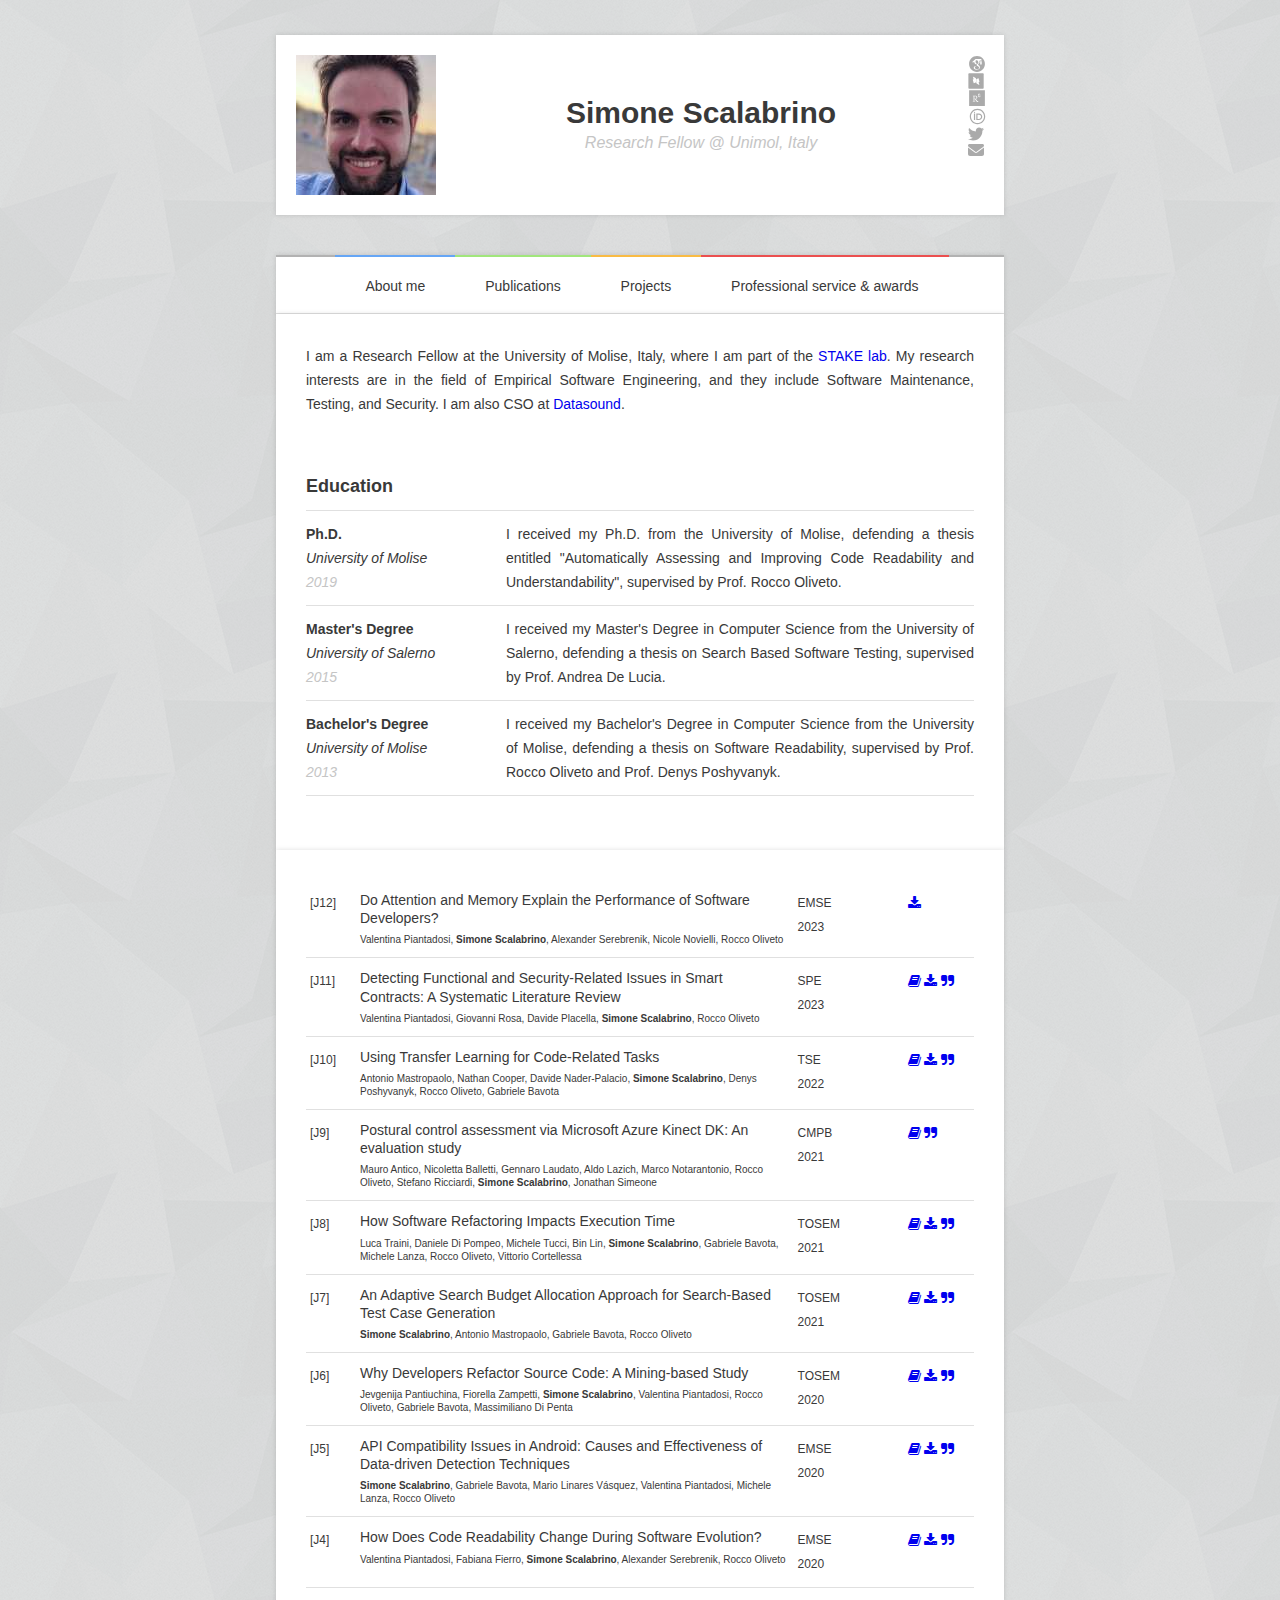
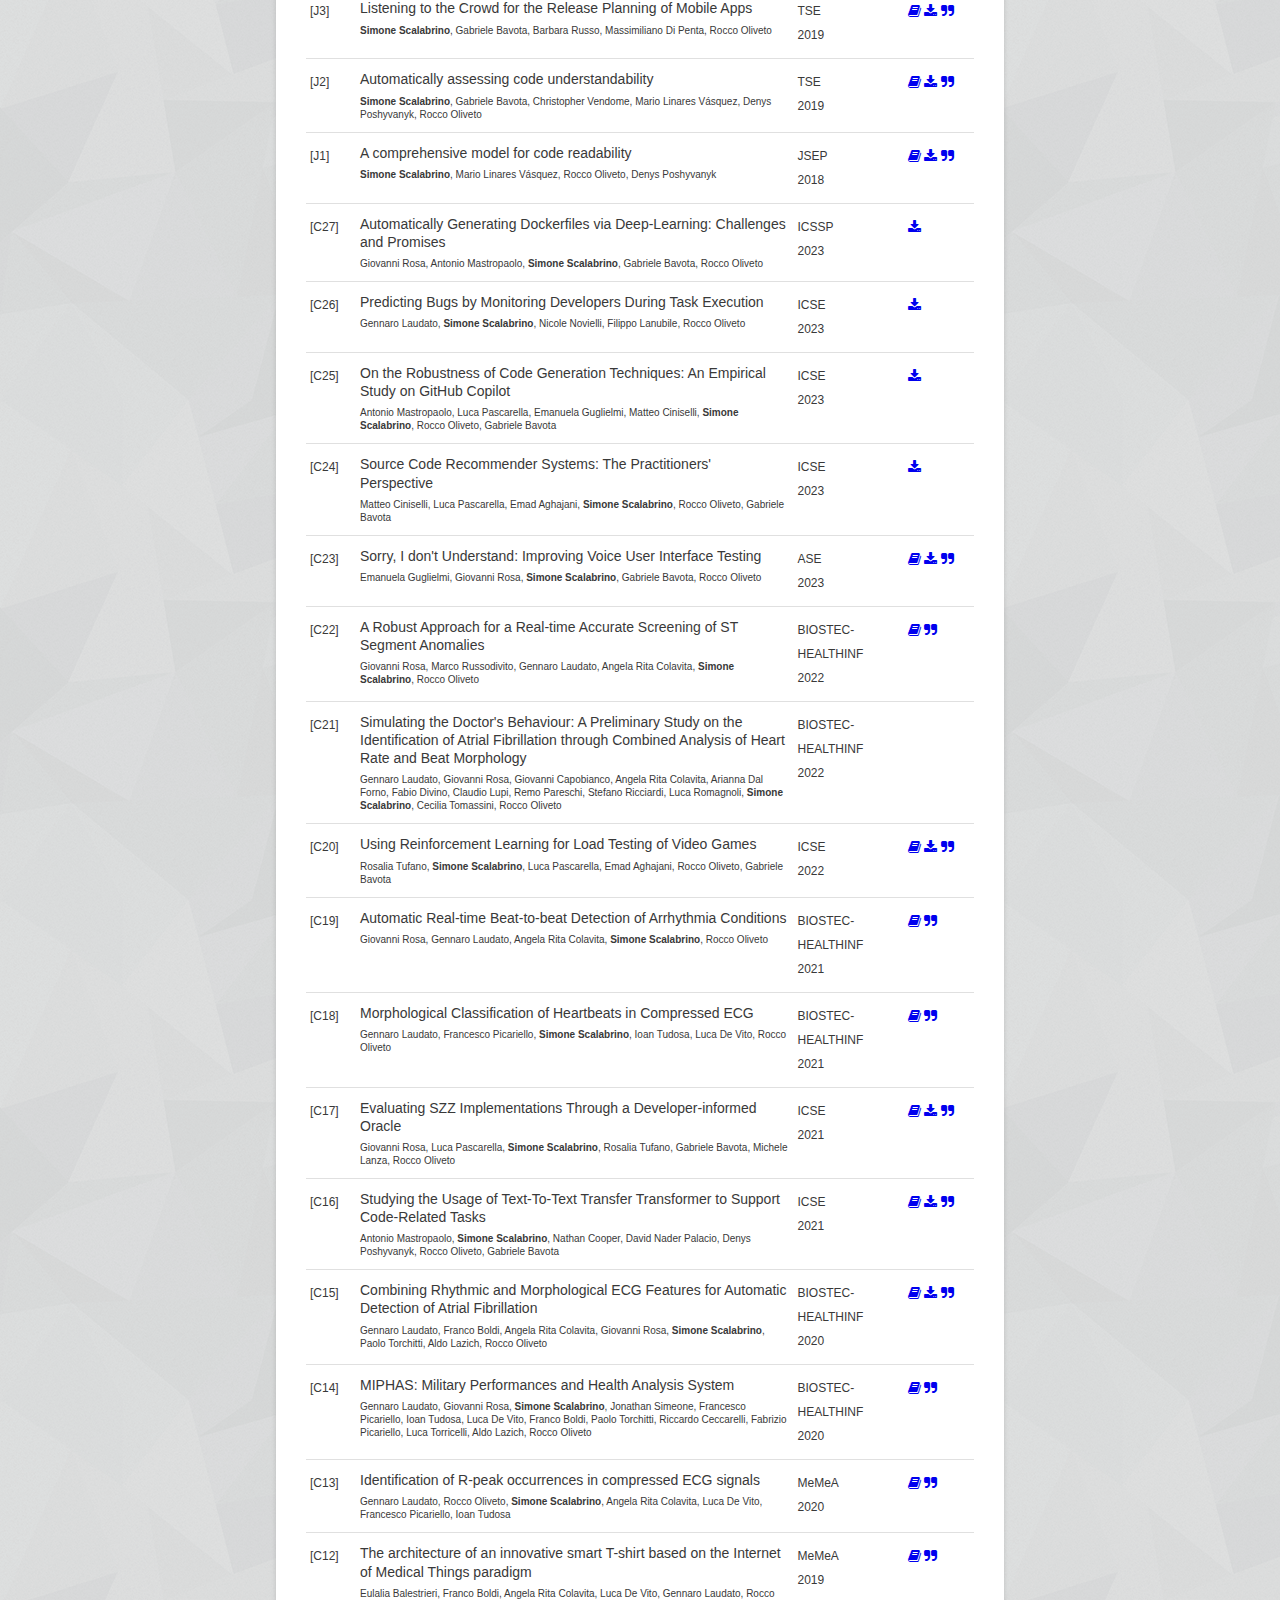
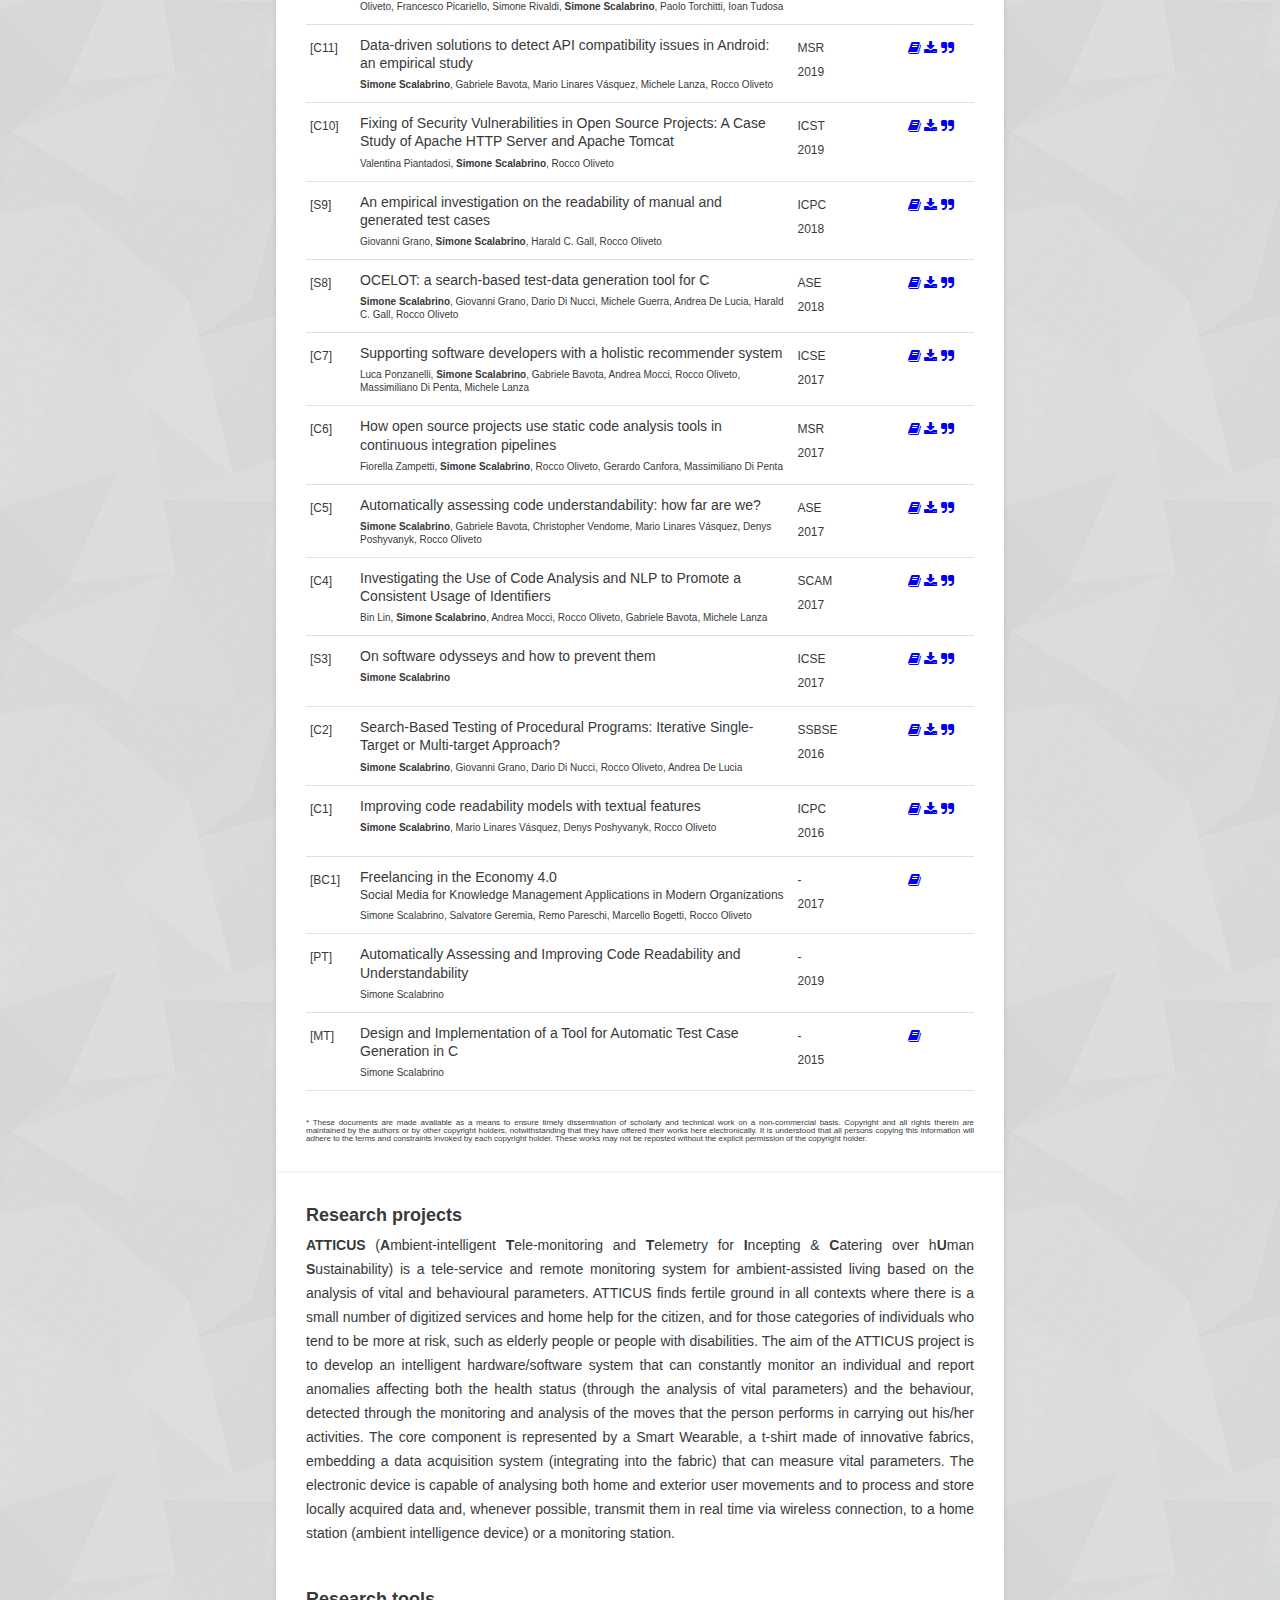
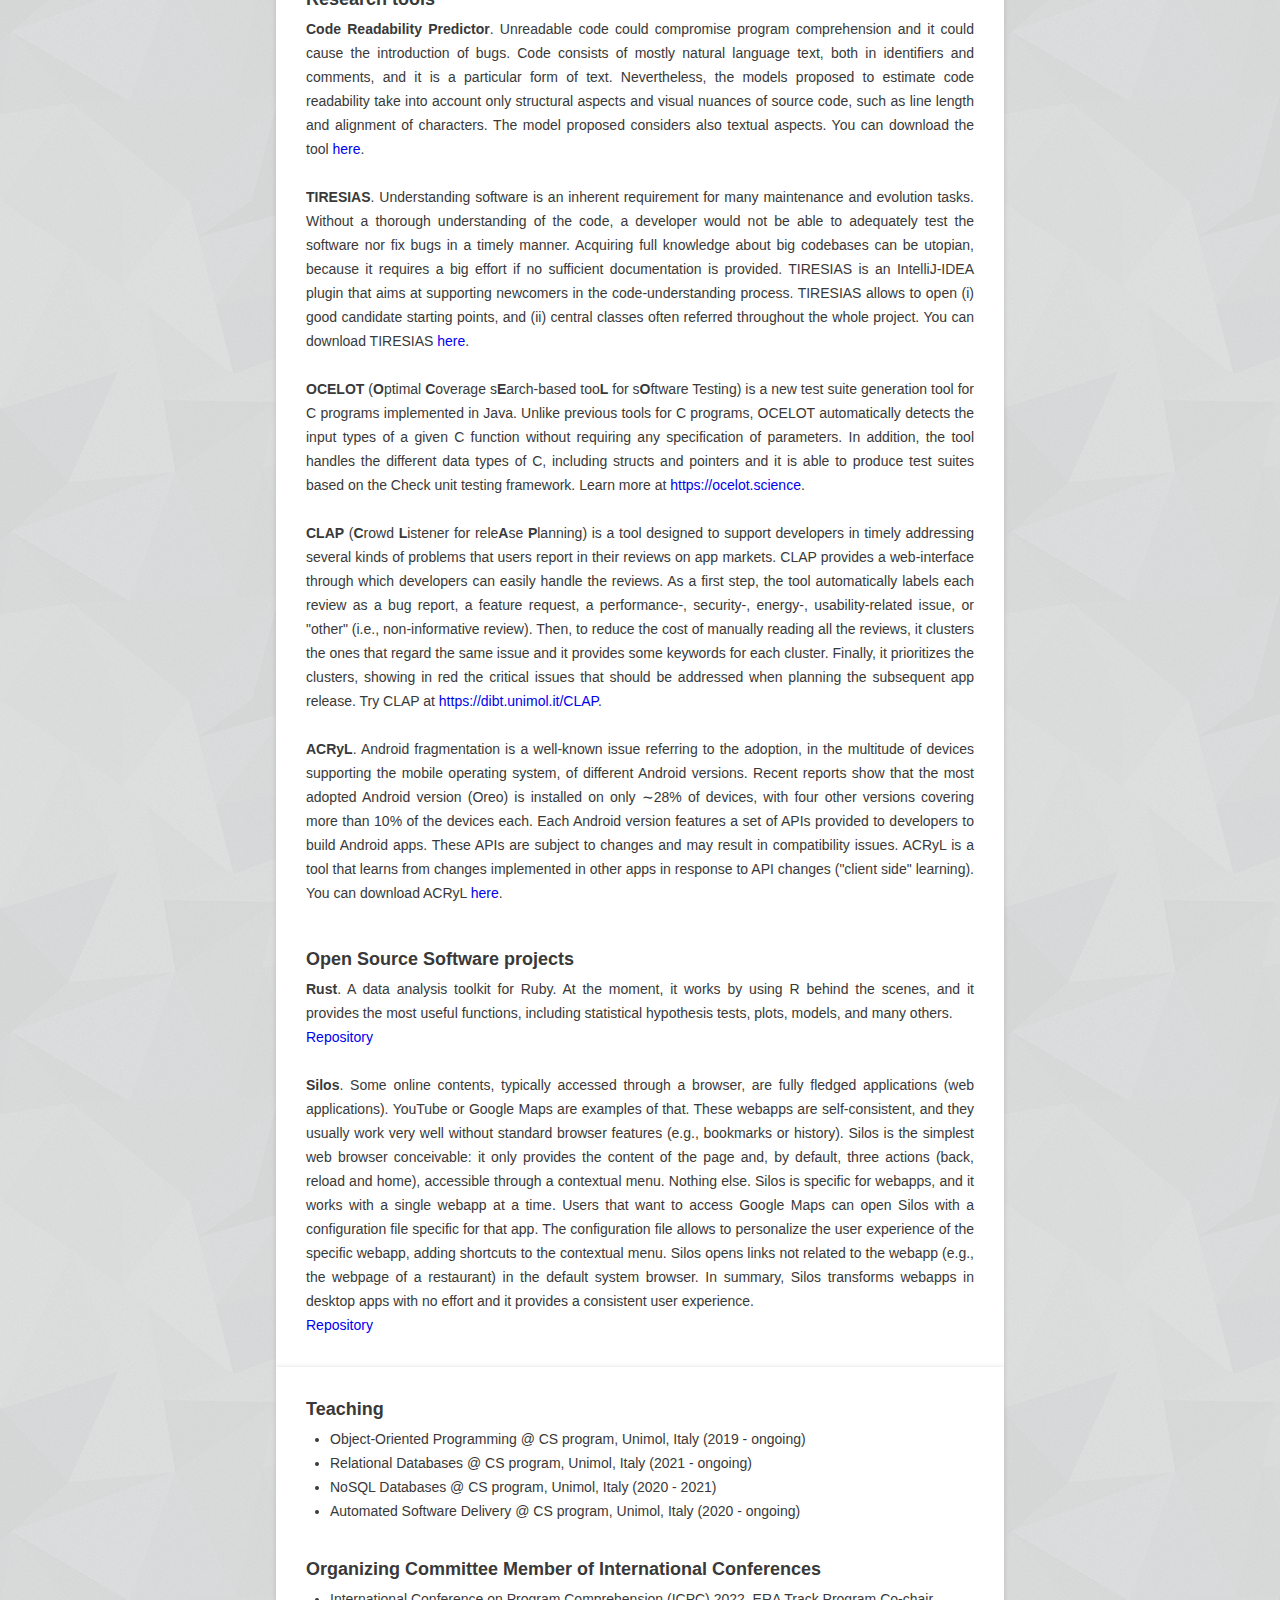
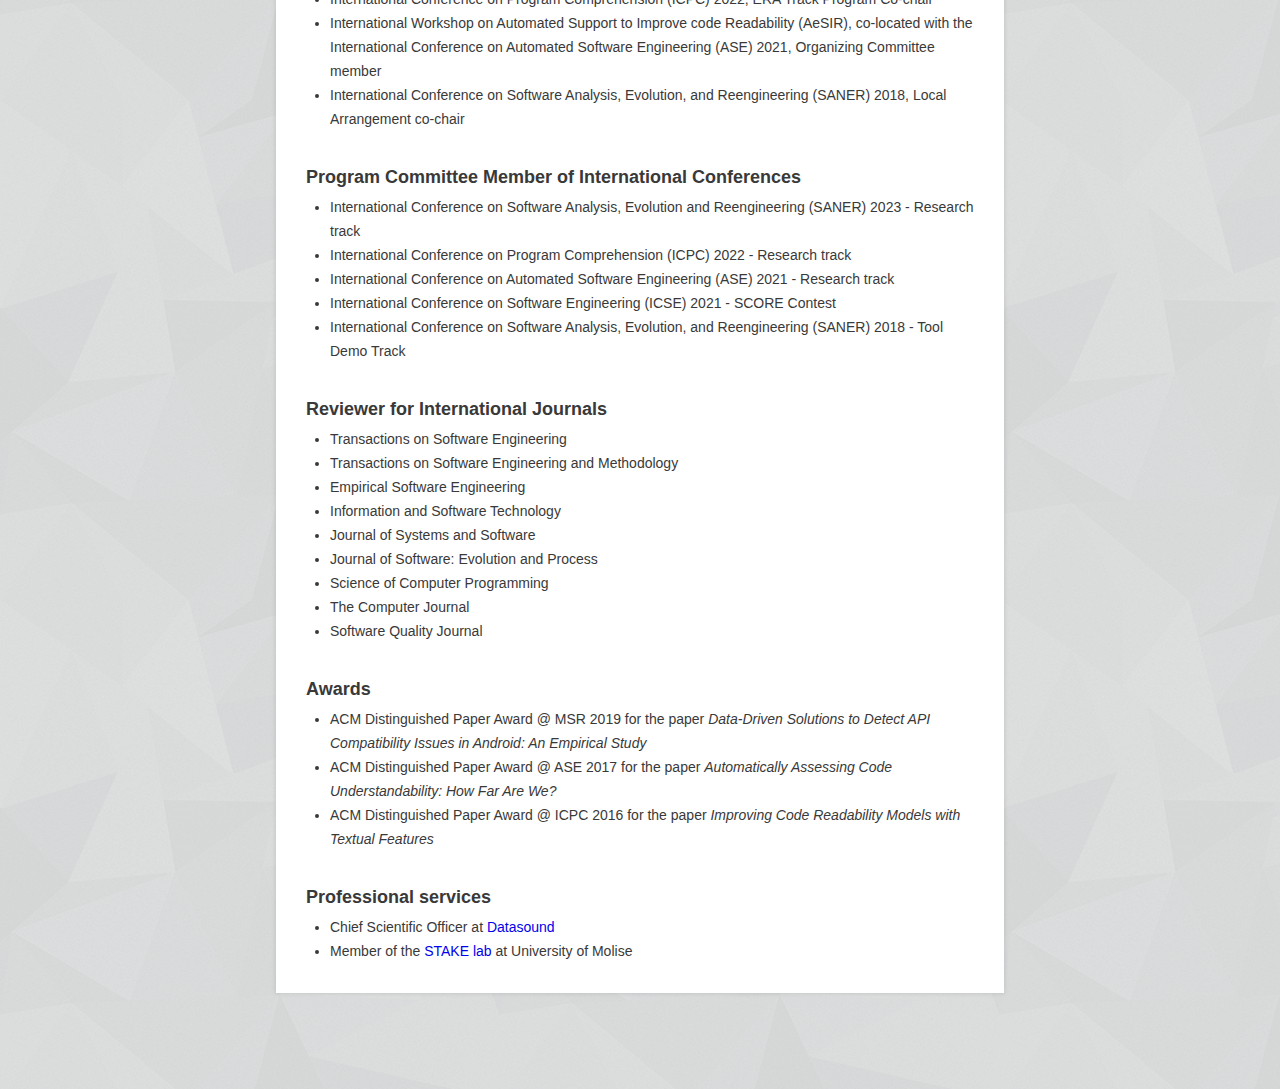
==== commit 799d20dc: "Added paper" ====
--- a/docs/index.html
+++ b/docs/index.html
@@ -506,6 +506,26 @@
         <a href="https://dx.doi.org/10.1002/smr.1958" target="_blank"><i class="fa fa-book" aria-hidden="true" title="Go to the publication"></i></a>
         <a href="files/2018/JSEP2018AComprehensiveModel.pdf"><i class="fa fa-download" aria-hidden="true" title="Download preprint"></i></a>
         <a href="javascript:cite('10.1002_smr.1958');"><i class="fa fa-quote-right" aria-hidden="true" title="Cite article"></i></a>
+    </div>
+</div>
+
+<div class="publication clearfix">
+    <div class="type" title="Conference paper">[C27]</div>
+
+    <div class="details">
+        <div class="title">Automatically Generating Dockerfiles via Deep-Learning: Challenges and Promises</div>
+        <div class="authors">Giovanni Rosa, Antonio Mastropaolo, <b>Simone Scalabrino</b>, Gabriele Bavota, Rocco Oliveto</div>
+    </div>
+
+    <div class="description">
+        <div class="venue">ICSSP</div>
+        <div class="venue">2023</div>
+    </div>
+
+    <div class="download">
+        
+        <a href="files/2023/ICSSP2023AutomaticallyGeneratingDockerfiles.pdf"><i class="fa fa-download" aria-hidden="true" title="Download preprint"></i></a>
+        
     </div>
 </div>
 
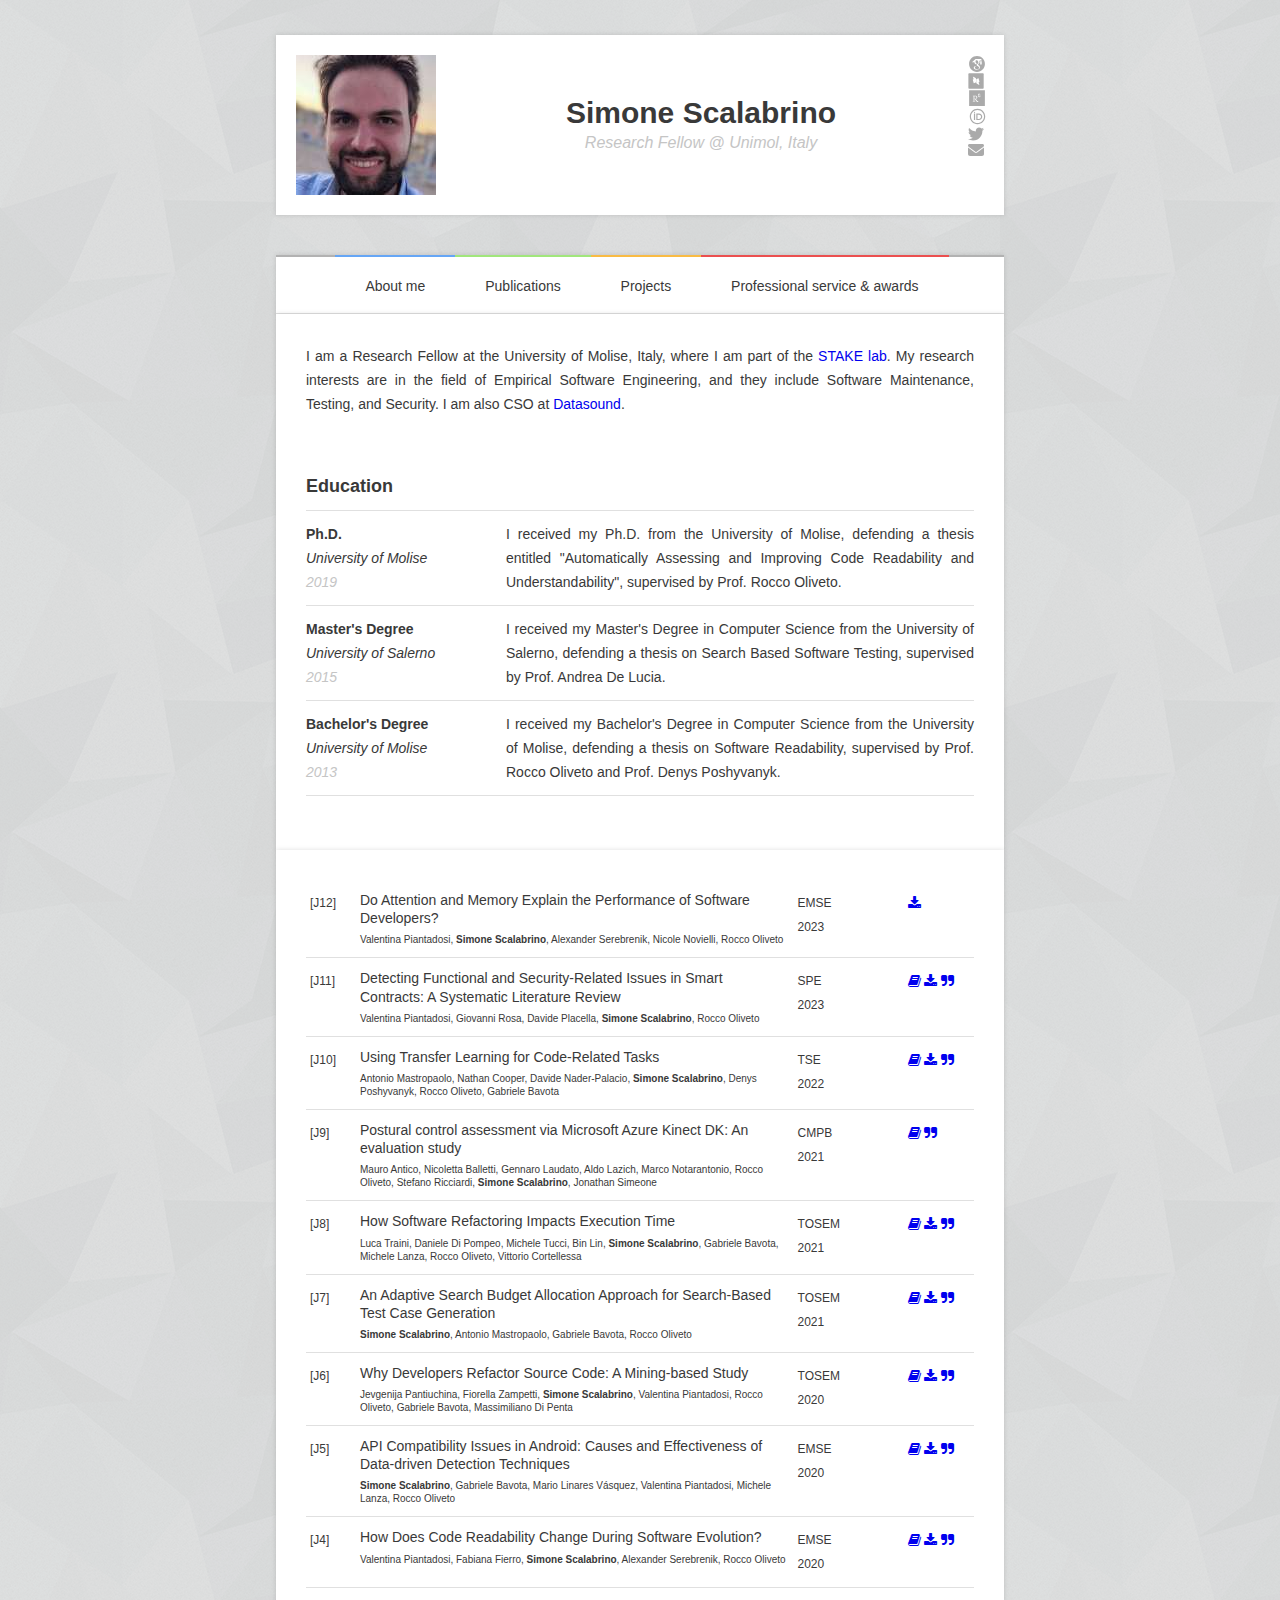
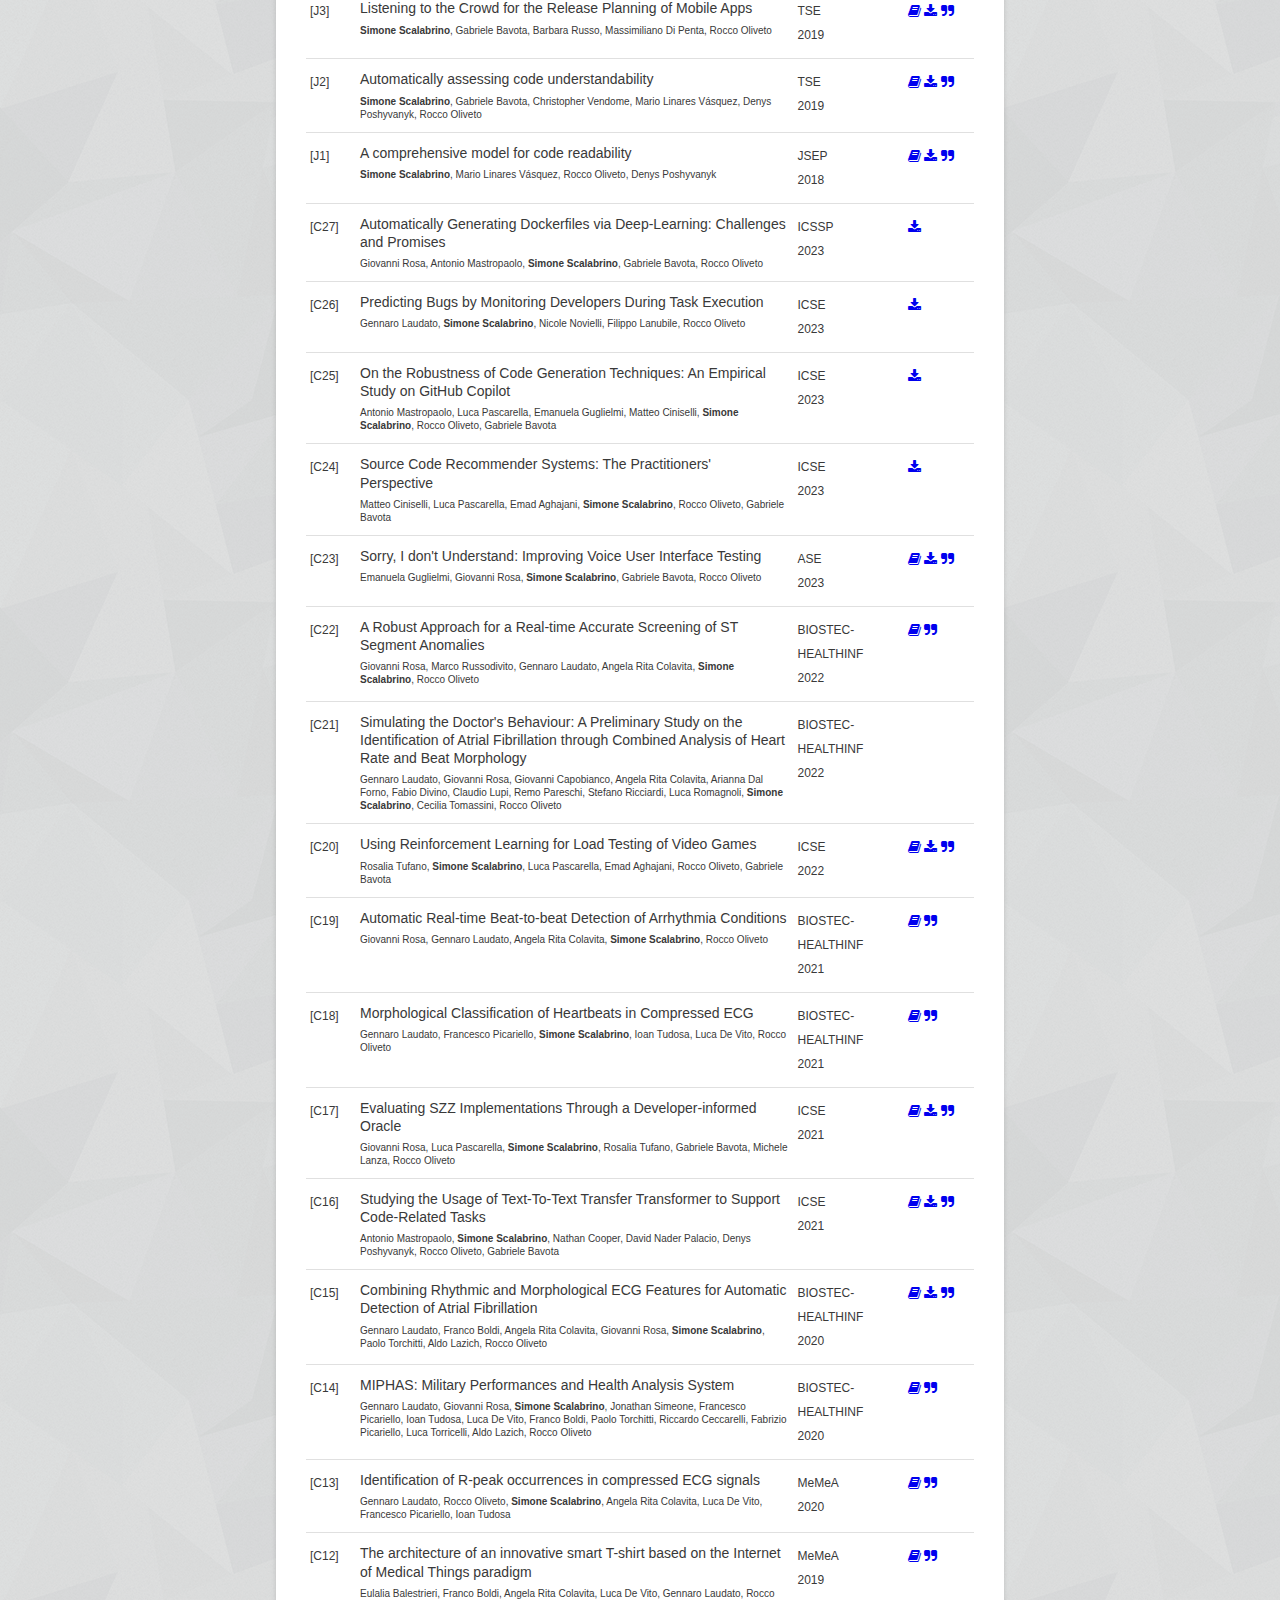
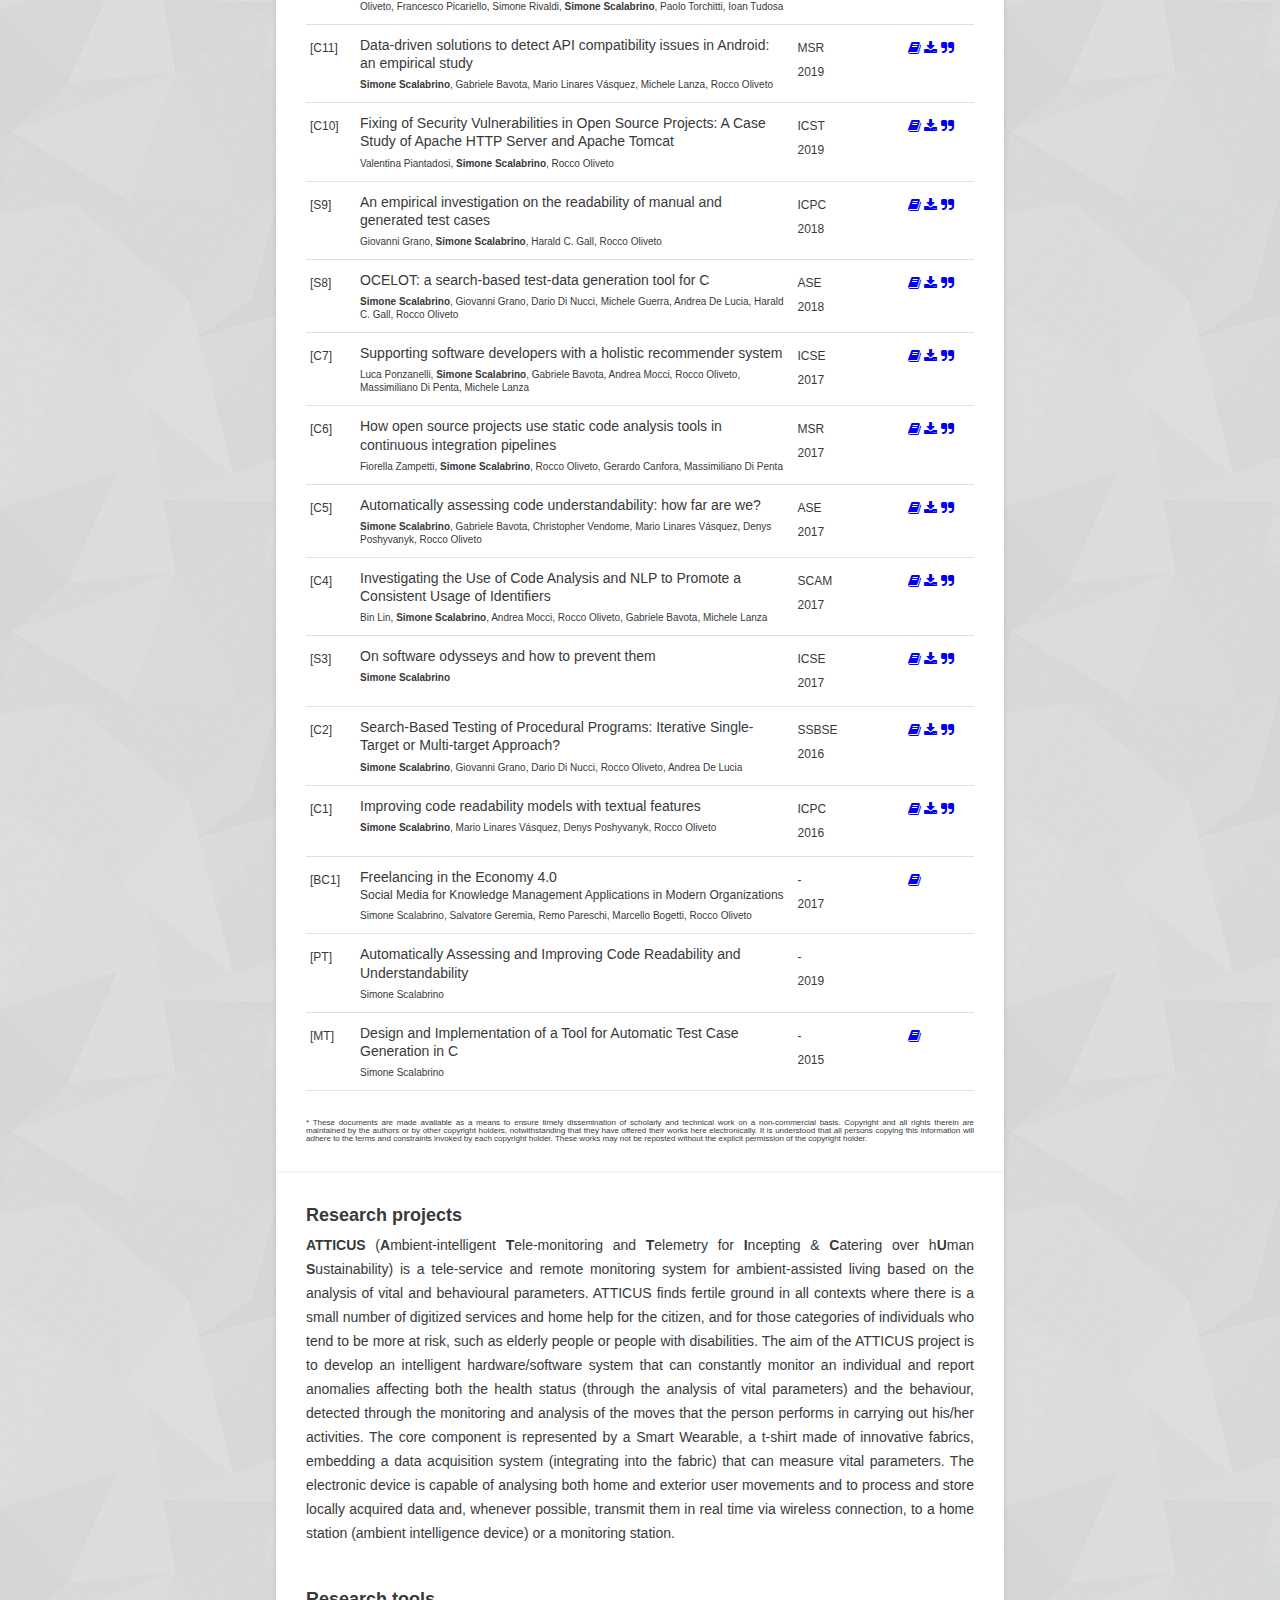
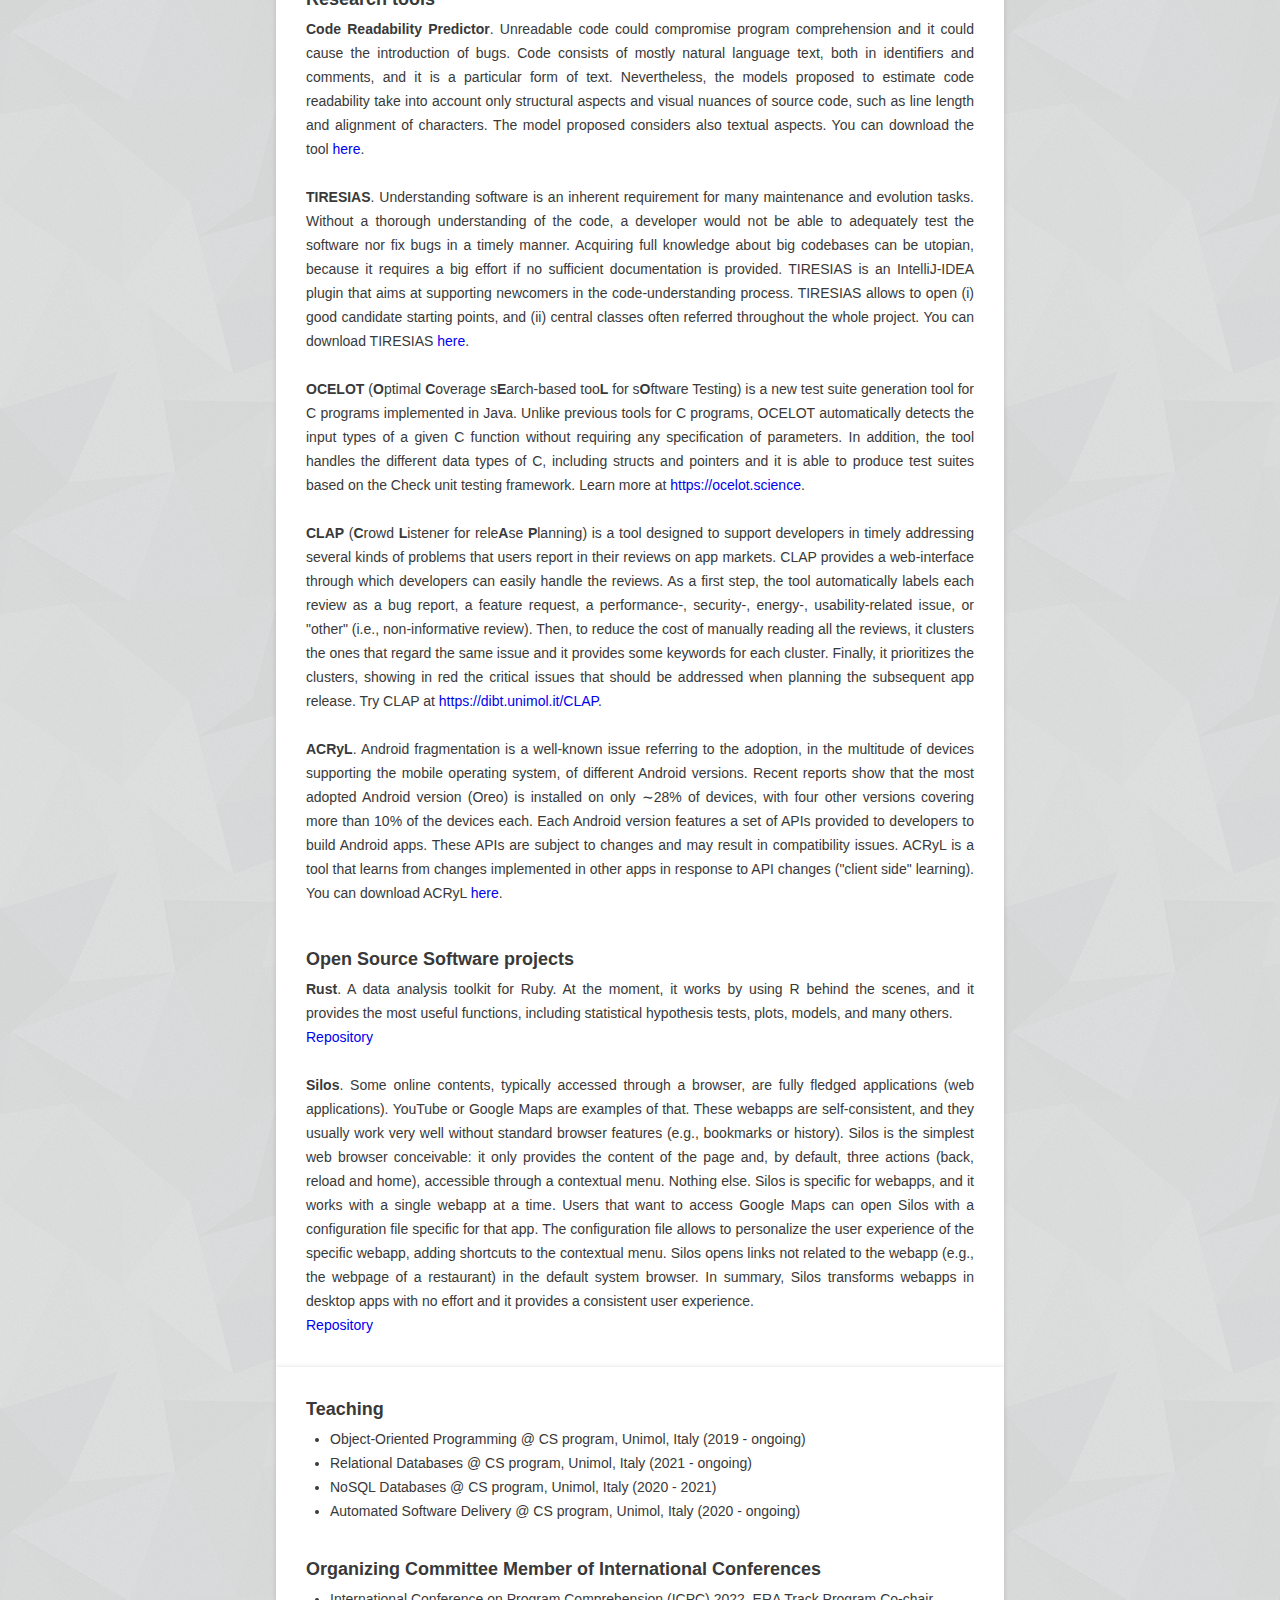
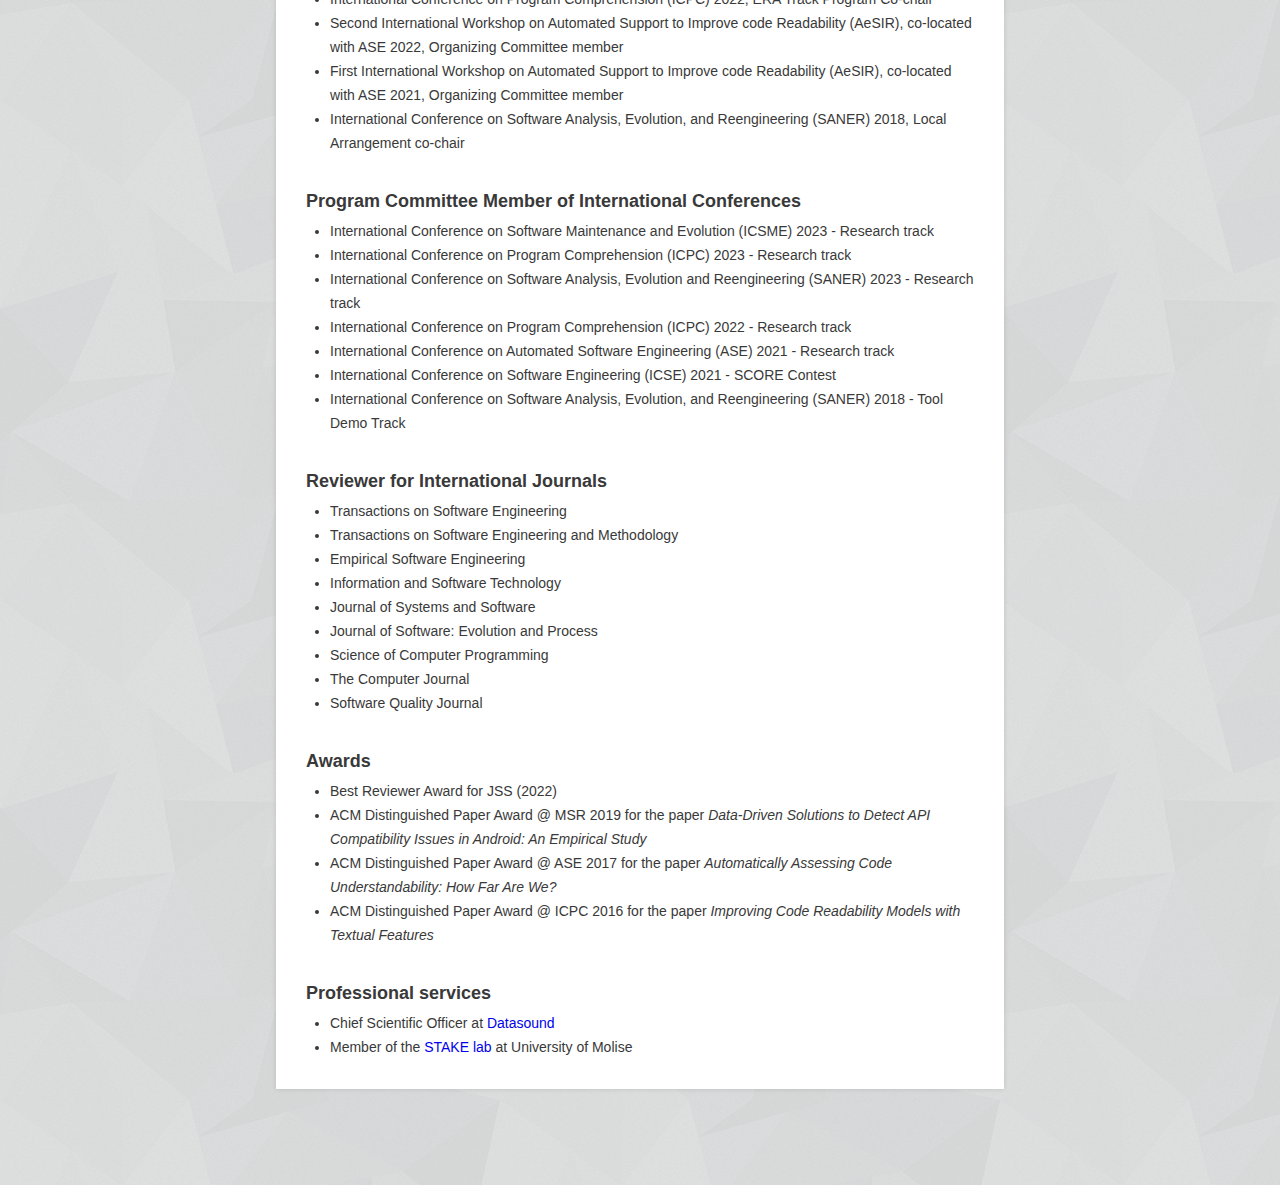
==== commit 4d27f14e: "Added service" ====
--- a/docs/index.html
+++ b/docs/index.html
@@ -1204,7 +1204,8 @@
           <h2>Organizing Committee Member of International Conferences</h2>
           <ul>
             <li>International Conference on Program Comprehension (ICPC) 2022, ERA Track Program Co-chair</li>
-            <li>International Workshop on Automated Support to Improve code Readability (AeSIR), co-located with the International Conference on Automated Software Engineering (ASE) 2021, Organizing Committee member</li>
+            <li>Second International Workshop on Automated Support to Improve code Readability (AeSIR), co-located with ASE 2022, Organizing Committee member</li>
+            <li>First International Workshop on Automated Support to Improve code Readability (AeSIR), co-located with ASE 2021, Organizing Committee member</li>
             <li>International Conference on Software Analysis, Evolution, and Reengineering (SANER) 2018, Local Arrangement co-chair</li>
           </ul>
           
@@ -1212,6 +1213,8 @@
           
           <h2>Program Committee Member of International Conferences</h2>
           <ul>
+	      <li>International Conference on Software Maintenance and Evolution (ICSME) 2023 - Research track</li>
+	      <li>International Conference on Program Comprehension (ICPC) 2023 - Research track</li>
               <li>International Conference on Software Analysis, Evolution and Reengineering  (SANER) 2023 - Research track</li>
               <li>International Conference on Program Comprehension (ICPC) 2022 - Research track</li>
               <li>International Conference on Automated Software Engineering (ASE) 2021 - Research track</li>
@@ -1238,6 +1241,7 @@
 
           <h2>Awards</h2>
           <ul>
+	    <li>Best Reviewer Award for JSS (2022)</li>
             <li>ACM Distinguished Paper Award @ MSR 2019 for the paper <i>Data-Driven Solutions to Detect API Compatibility Issues in Android: An Empirical Study</i></li>
             <li>ACM Distinguished Paper Award @ ASE 2017 for the paper <i>Automatically Assessing Code Understandability: How Far Are We?</i></li>
             <li>ACM Distinguished Paper Award @ ICPC 2016 for the paper <i>Improving Code Readability Models with Textual Features</i></li>
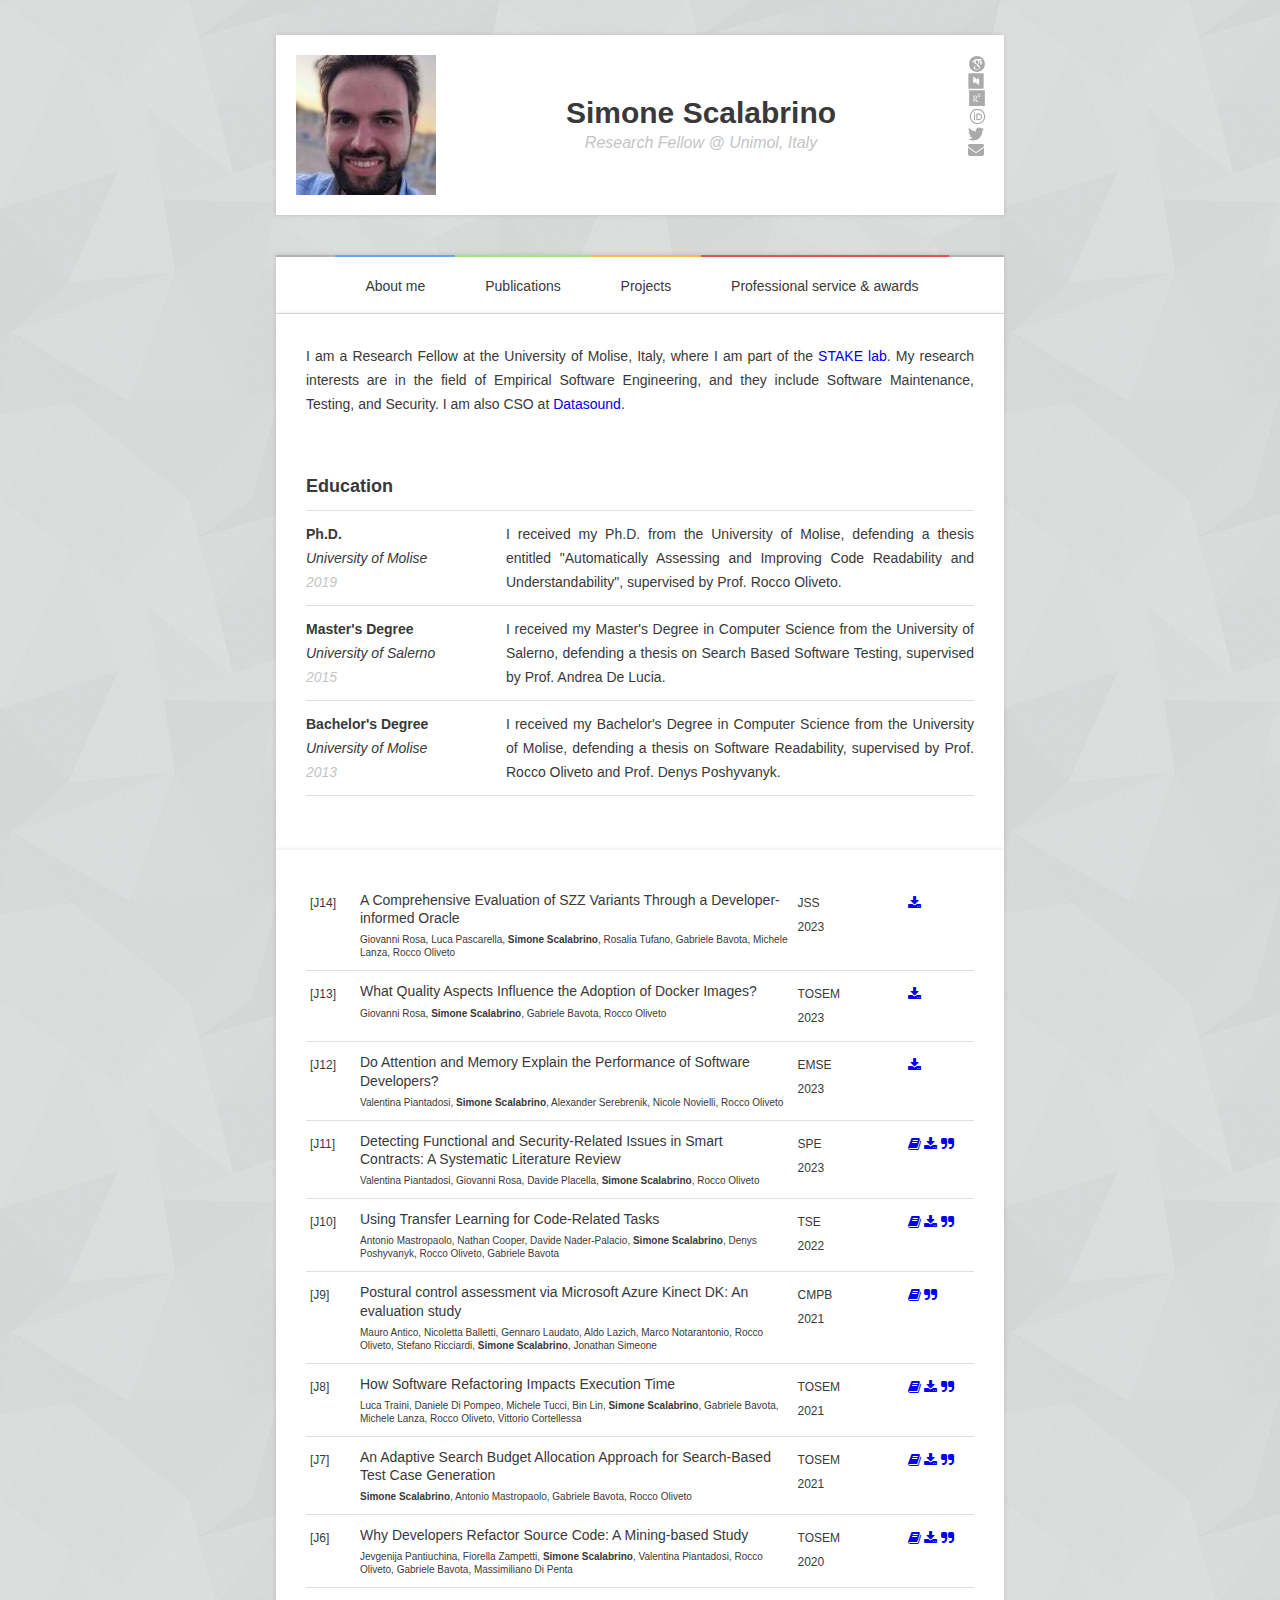
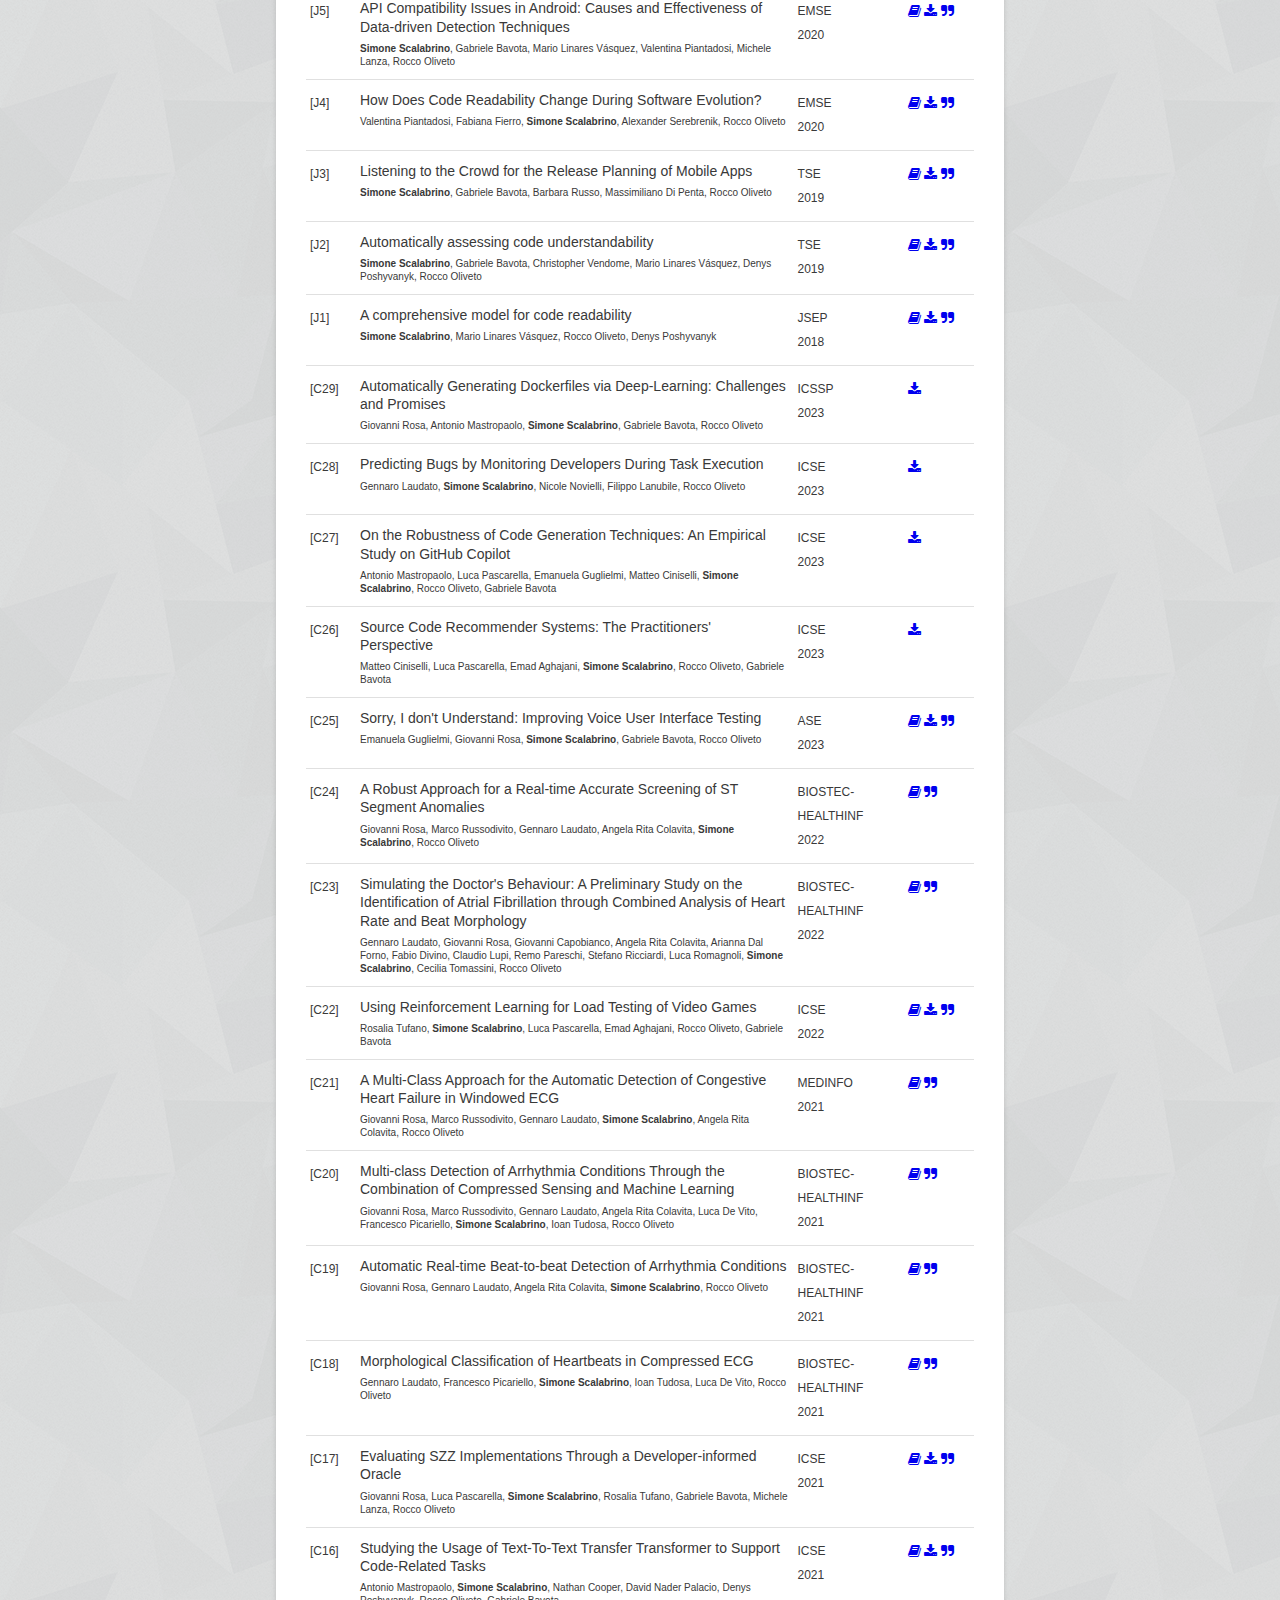
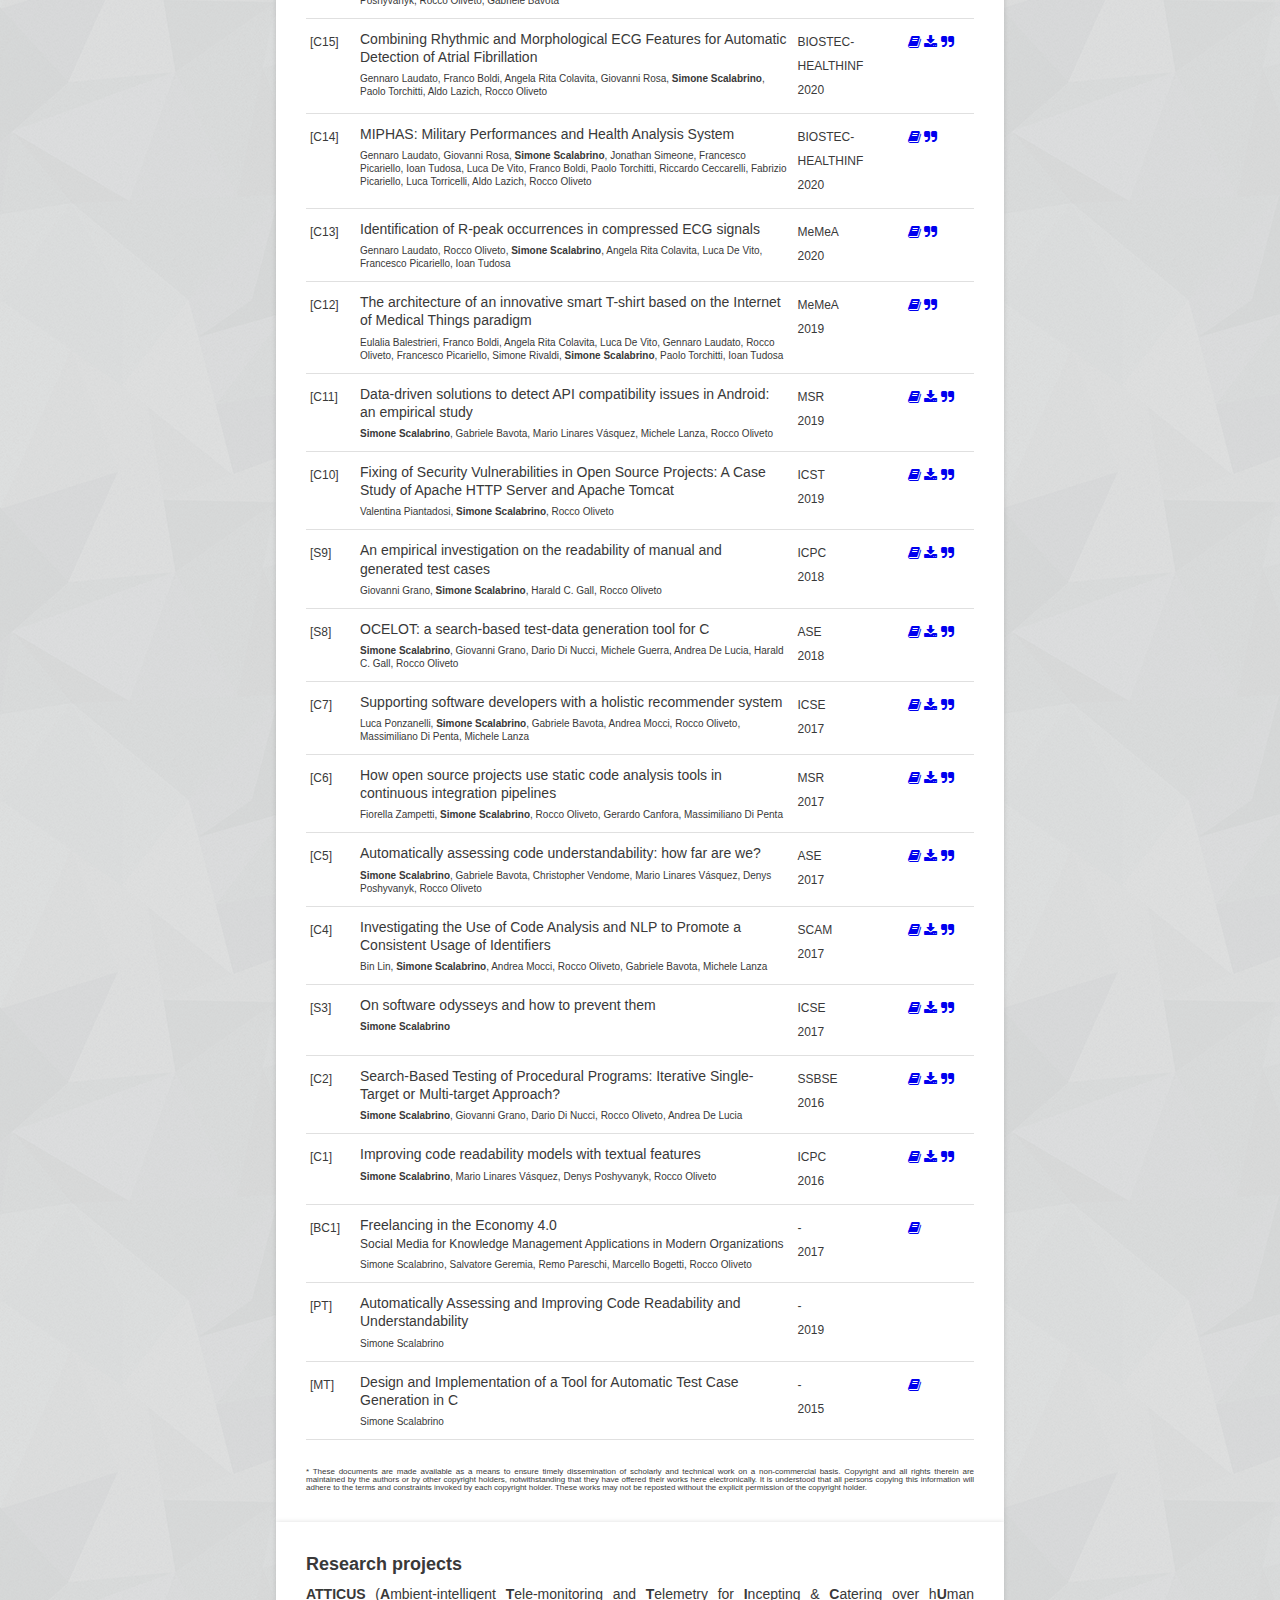
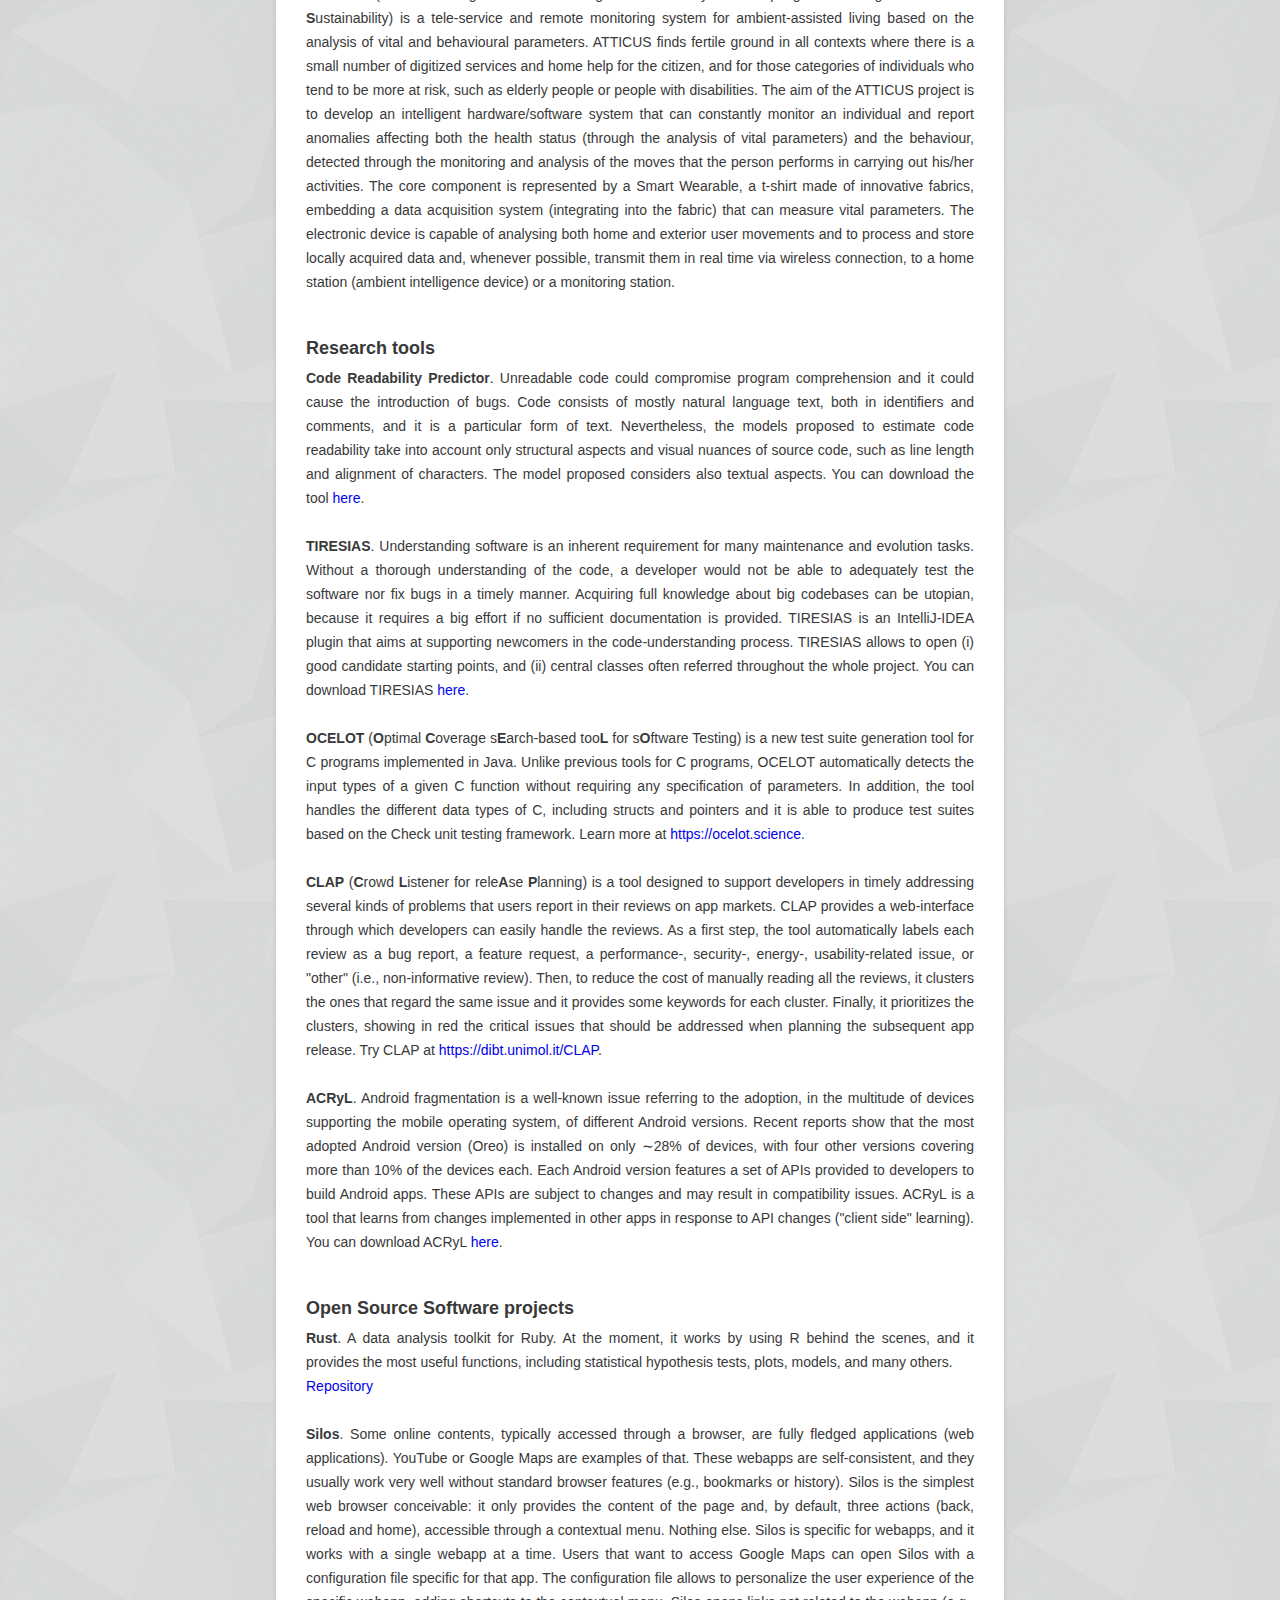
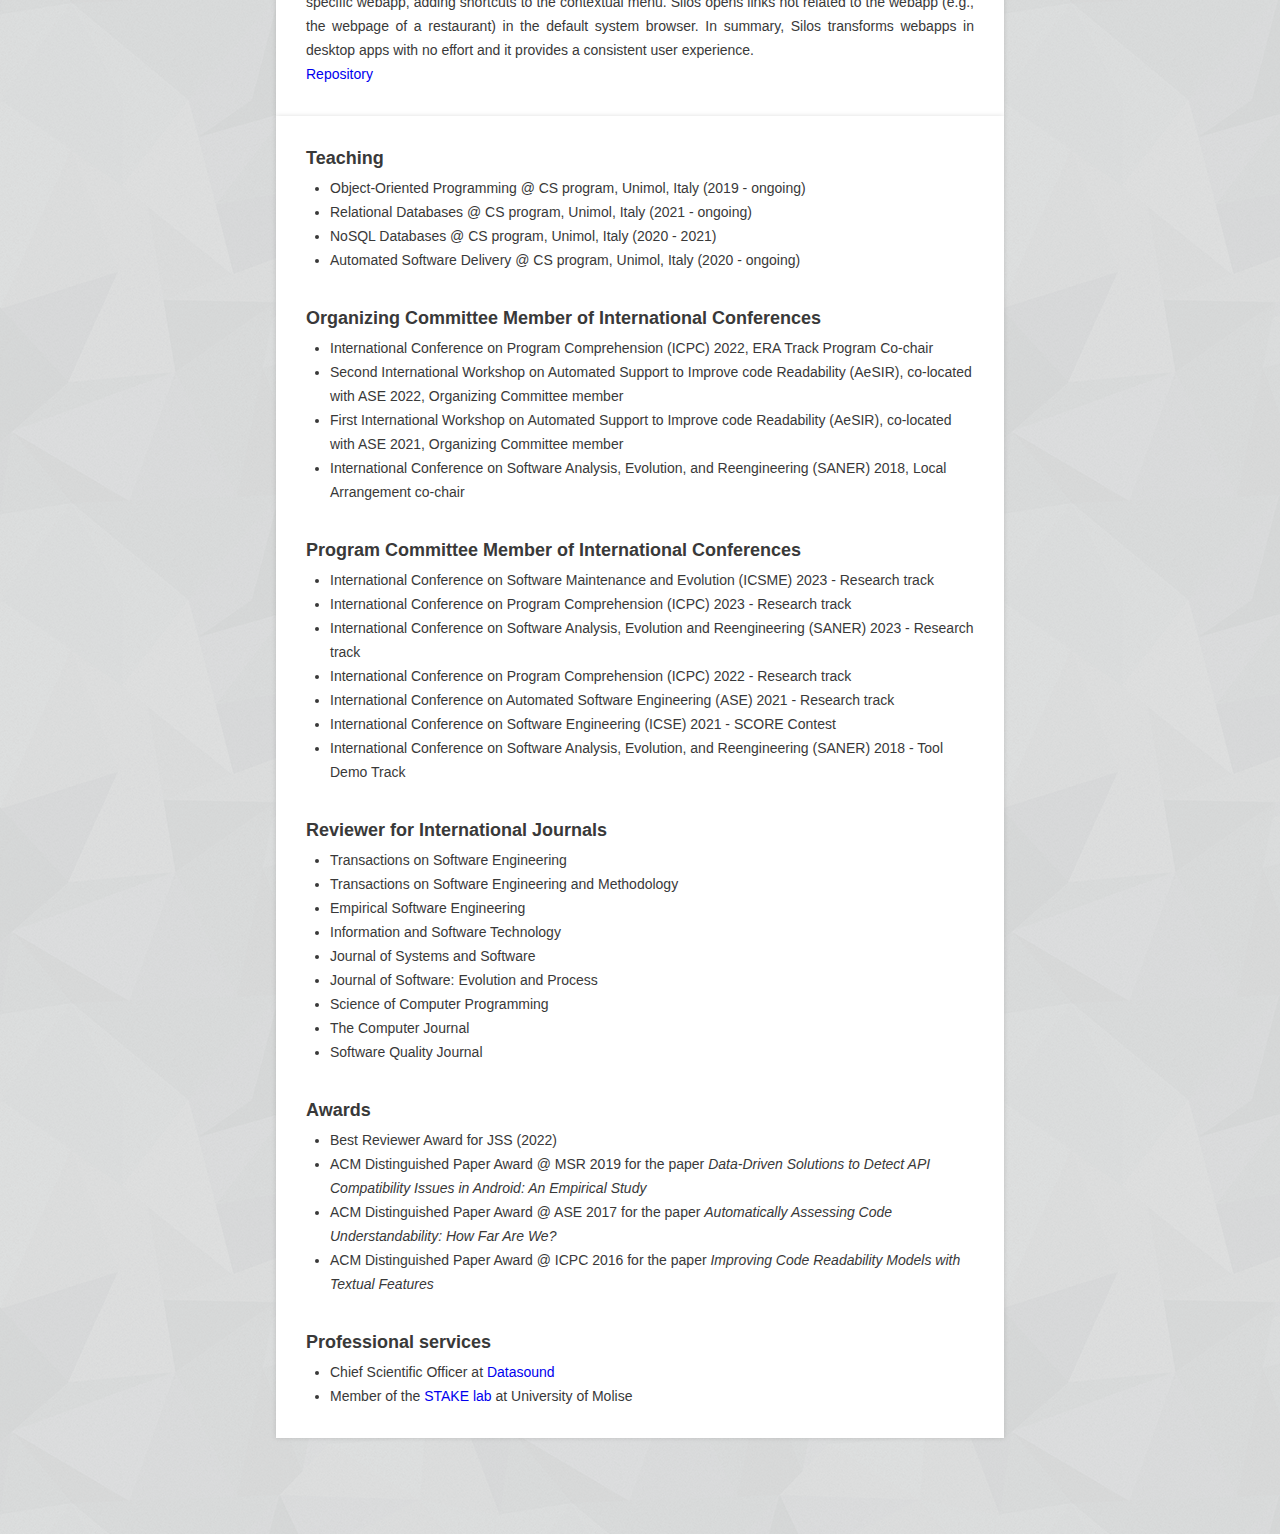
==== commit 69ddc612: "Updated" ====
--- a/docs/index.html
+++ b/docs/index.html
@@ -270,6 +270,46 @@
           
           <!-- START PUBLICATIONS -->
 <div class="publication clearfix">
+    <div class="type" title="Journal paper">[J14]</div>
+
+    <div class="details">
+        <div class="title">A Comprehensive Evaluation of SZZ Variants Through a Developer-informed Oracle</div>
+        <div class="authors">Giovanni Rosa, Luca Pascarella, <b>Simone Scalabrino</b>, Rosalia Tufano, Gabriele Bavota, Michele Lanza, Rocco Oliveto</div>
+    </div>
+
+    <div class="description">
+        <div class="venue">JSS</div>
+        <div class="venue">2023</div>
+    </div>
+
+    <div class="download">
+        
+        <a href="files/2023/JSS2023AComprehensiveEvaluation.pdf"><i class="fa fa-download" aria-hidden="true" title="Download preprint"></i></a>
+        
+    </div>
+</div>
+
+<div class="publication clearfix">
+    <div class="type" title="Journal paper">[J13]</div>
+
+    <div class="details">
+        <div class="title">What Quality Aspects Influence the Adoption of Docker Images?</div>
+        <div class="authors">Giovanni Rosa, <b>Simone Scalabrino</b>, Gabriele Bavota, Rocco Oliveto</div>
+    </div>
+
+    <div class="description">
+        <div class="venue">TOSEM</div>
+        <div class="venue">2023</div>
+    </div>
+
+    <div class="download">
+        
+        <a href="files/2023/TOSEM2023WhatQualityAspects.pdf"><i class="fa fa-download" aria-hidden="true" title="Download preprint"></i></a>
+        
+    </div>
+</div>
+
+<div class="publication clearfix">
     <div class="type" title="Journal paper">[J12]</div>
 
     <div class="details">
@@ -510,7 +550,7 @@
 </div>
 
 <div class="publication clearfix">
-    <div class="type" title="Conference paper">[C27]</div>
+    <div class="type" title="Conference paper">[C29]</div>
 
     <div class="details">
         <div class="title">Automatically Generating Dockerfiles via Deep-Learning: Challenges and Promises</div>
@@ -530,7 +570,7 @@
 </div>
 
 <div class="publication clearfix">
-    <div class="type" title="Conference paper">[C26]</div>
+    <div class="type" title="Conference paper">[C28]</div>
 
     <div class="details">
         <div class="title">Predicting Bugs by Monitoring Developers During Task Execution</div>
@@ -550,7 +590,7 @@
 </div>
 
 <div class="publication clearfix">
-    <div class="type" title="Conference paper">[C25]</div>
+    <div class="type" title="Conference paper">[C27]</div>
 
     <div class="details">
         <div class="title">On the Robustness of Code Generation Techniques: An Empirical Study on GitHub Copilot</div>
@@ -570,7 +610,7 @@
 </div>
 
 <div class="publication clearfix">
-    <div class="type" title="Conference paper">[C24]</div>
+    <div class="type" title="Conference paper">[C26]</div>
 
     <div class="details">
         <div class="title">Source Code Recommender Systems: The Practitioners' Perspective</div>
@@ -590,7 +630,7 @@
 </div>
 
 <div class="publication clearfix">
-    <div class="type" title="Conference paper">[C23]</div>
+    <div class="type" title="Conference paper">[C25]</div>
 
     <div class="details">
         <div class="title">Sorry, I don't Understand: Improving Voice User Interface Testing</div>
@@ -610,7 +650,7 @@
 </div>
 
 <div class="publication clearfix">
-    <div class="type" title="Conference paper">[C22]</div>
+    <div class="type" title="Conference paper">[C24]</div>
 
     <div class="details">
         <div class="title">A Robust Approach for a Real-time Accurate Screening of ST Segment Anomalies</div>
@@ -630,7 +670,7 @@
 </div>
 
 <div class="publication clearfix">
-    <div class="type" title="Conference paper">[C21]</div>
+    <div class="type" title="Conference paper">[C23]</div>
 
     <div class="details">
         <div class="title">Simulating the Doctor's Behaviour: A Preliminary Study on the Identification of Atrial Fibrillation through Combined Analysis of Heart Rate and Beat Morphology</div>
@@ -643,14 +683,14 @@
     </div>
 
     <div class="download">
-        
-        
-        
-    </div>
-</div>
-
-<div class="publication clearfix">
-    <div class="type" title="Conference paper">[C20]</div>
+        <a href="https://dx.doi.org/10.5220/0010823900003123" target="_blank"><i class="fa fa-book" aria-hidden="true" title="Go to the publication"></i></a>
+        
+        <a href="javascript:cite('10.5220_0010823900003123');"><i class="fa fa-quote-right" aria-hidden="true" title="Cite article"></i></a>
+    </div>
+</div>
+
+<div class="publication clearfix">
+    <div class="type" title="Conference paper">[C22]</div>
 
     <div class="details">
         <div class="title">Using Reinforcement Learning for Load Testing of Video Games</div>
@@ -666,6 +706,46 @@
         <a href="https://dx.doi.org/10.1145/3510003.3510625" target="_blank"><i class="fa fa-book" aria-hidden="true" title="Go to the publication"></i></a>
         <a href="files/2022/ICSE2022UsingReinforcementLearning.pdf"><i class="fa fa-download" aria-hidden="true" title="Download preprint"></i></a>
         <a href="javascript:cite('10.1145_3510003.3510625');"><i class="fa fa-quote-right" aria-hidden="true" title="Cite article"></i></a>
+    </div>
+</div>
+
+<div class="publication clearfix">
+    <div class="type" title="Conference paper">[C21]</div>
+
+    <div class="details">
+        <div class="title">A Multi-Class Approach for the Automatic Detection of Congestive Heart Failure in Windowed ECG</div>
+        <div class="authors">Giovanni Rosa, Marco Russodivito, Gennaro Laudato, <b>Simone Scalabrino</b>, Angela Rita Colavita, Rocco Oliveto</div>
+    </div>
+
+    <div class="description">
+        <div class="venue">MEDINFO</div>
+        <div class="venue">2021</div>
+    </div>
+
+    <div class="download">
+        <a href="https://dx.doi.org/10.3233/SHTI220158" target="_blank"><i class="fa fa-book" aria-hidden="true" title="Go to the publication"></i></a>
+        
+        <a href="javascript:cite('10.3233_SHTI220158');"><i class="fa fa-quote-right" aria-hidden="true" title="Cite article"></i></a>
+    </div>
+</div>
+
+<div class="publication clearfix">
+    <div class="type" title="Conference paper">[C20]</div>
+
+    <div class="details">
+        <div class="title">Multi-class Detection of Arrhythmia Conditions Through the Combination of Compressed Sensing and Machine Learning</div>
+        <div class="authors">Giovanni Rosa, Marco Russodivito, Gennaro Laudato, Angela Rita Colavita, Luca De Vito, Francesco Picariello, <b>Simone Scalabrino</b>, Ioan Tudosa, Rocco Oliveto</div>
+    </div>
+
+    <div class="description">
+        <div class="venue">BIOSTEC-HEALTHINF</div>
+        <div class="venue">2021</div>
+    </div>
+
+    <div class="download">
+        <a href="https://dx.doi.org/10.1007/978-3-031-20664-1\_12" target="_blank"><i class="fa fa-book" aria-hidden="true" title="Go to the publication"></i></a>
+        
+        <a href="javascript:cite('10.1007_978-3-031-20664-1__12');"><i class="fa fa-quote-right" aria-hidden="true" title="Cite article"></i></a>
     </div>
 </div>
 
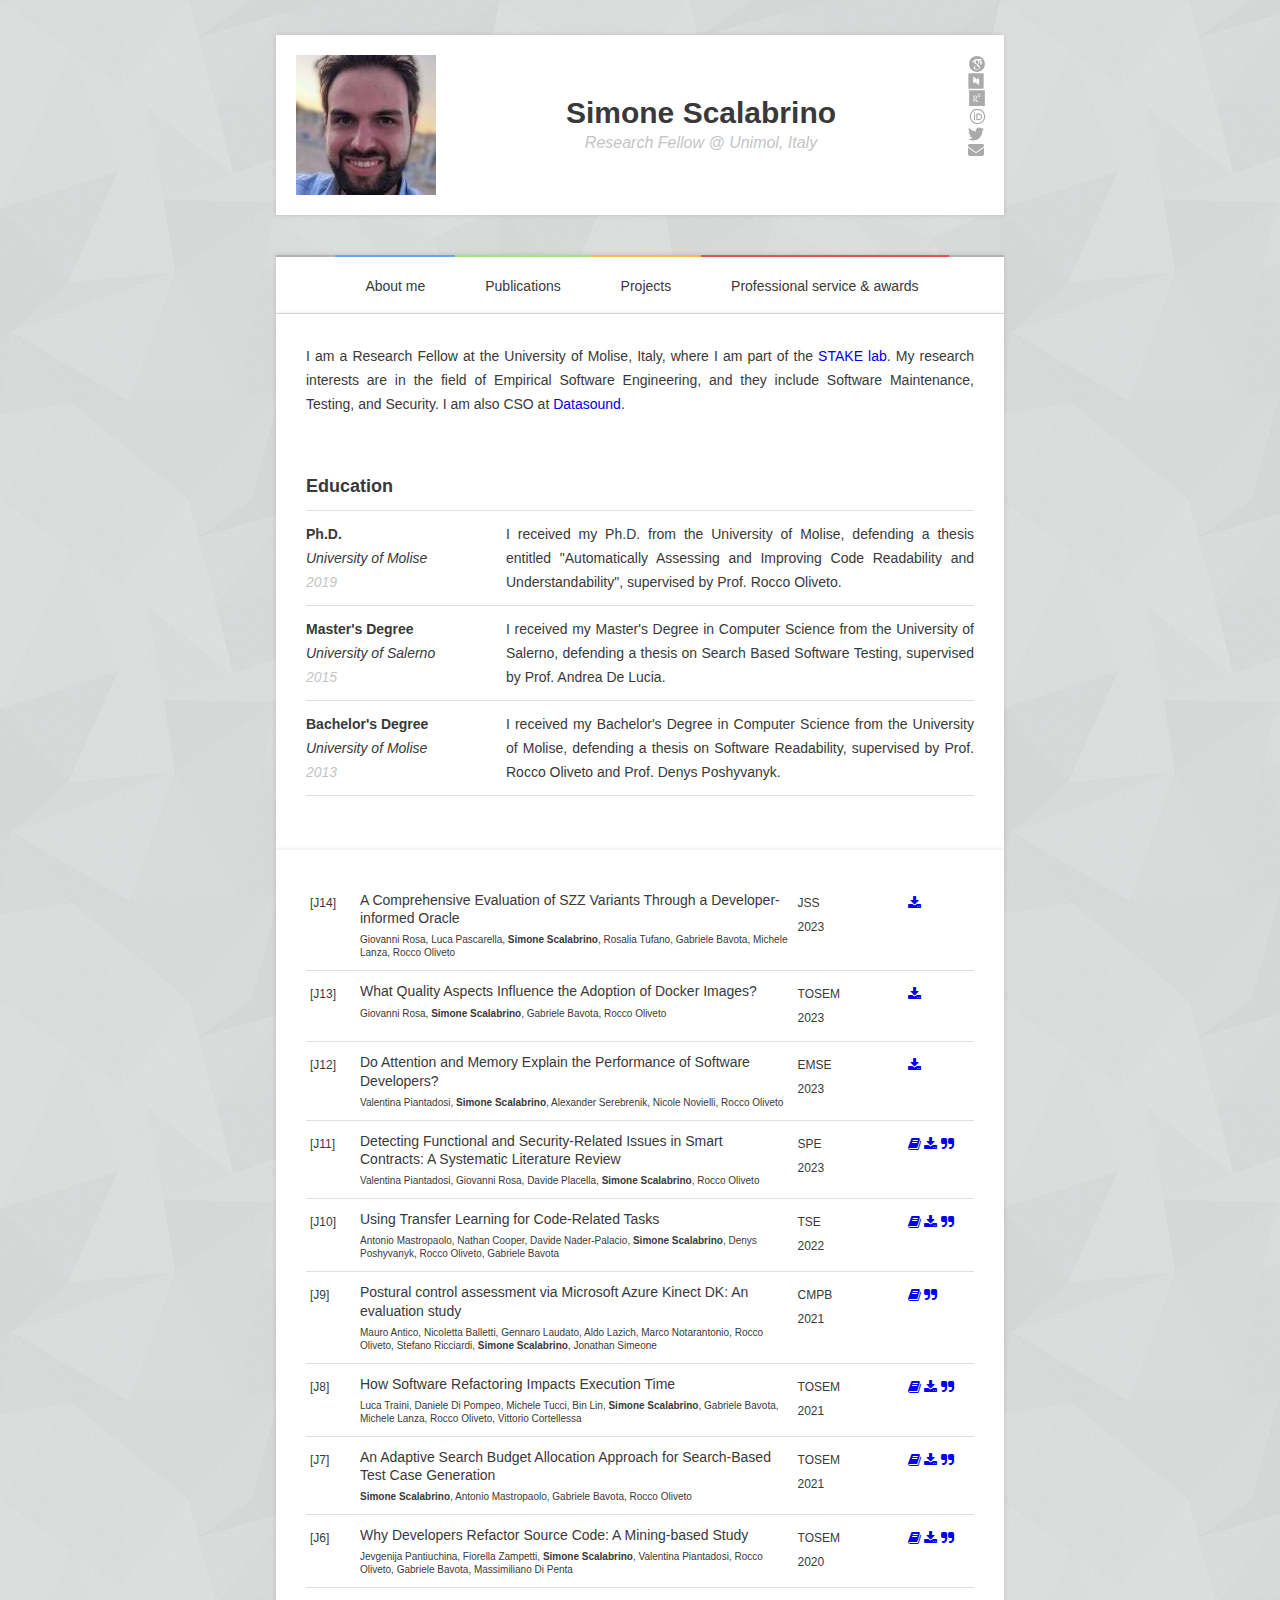
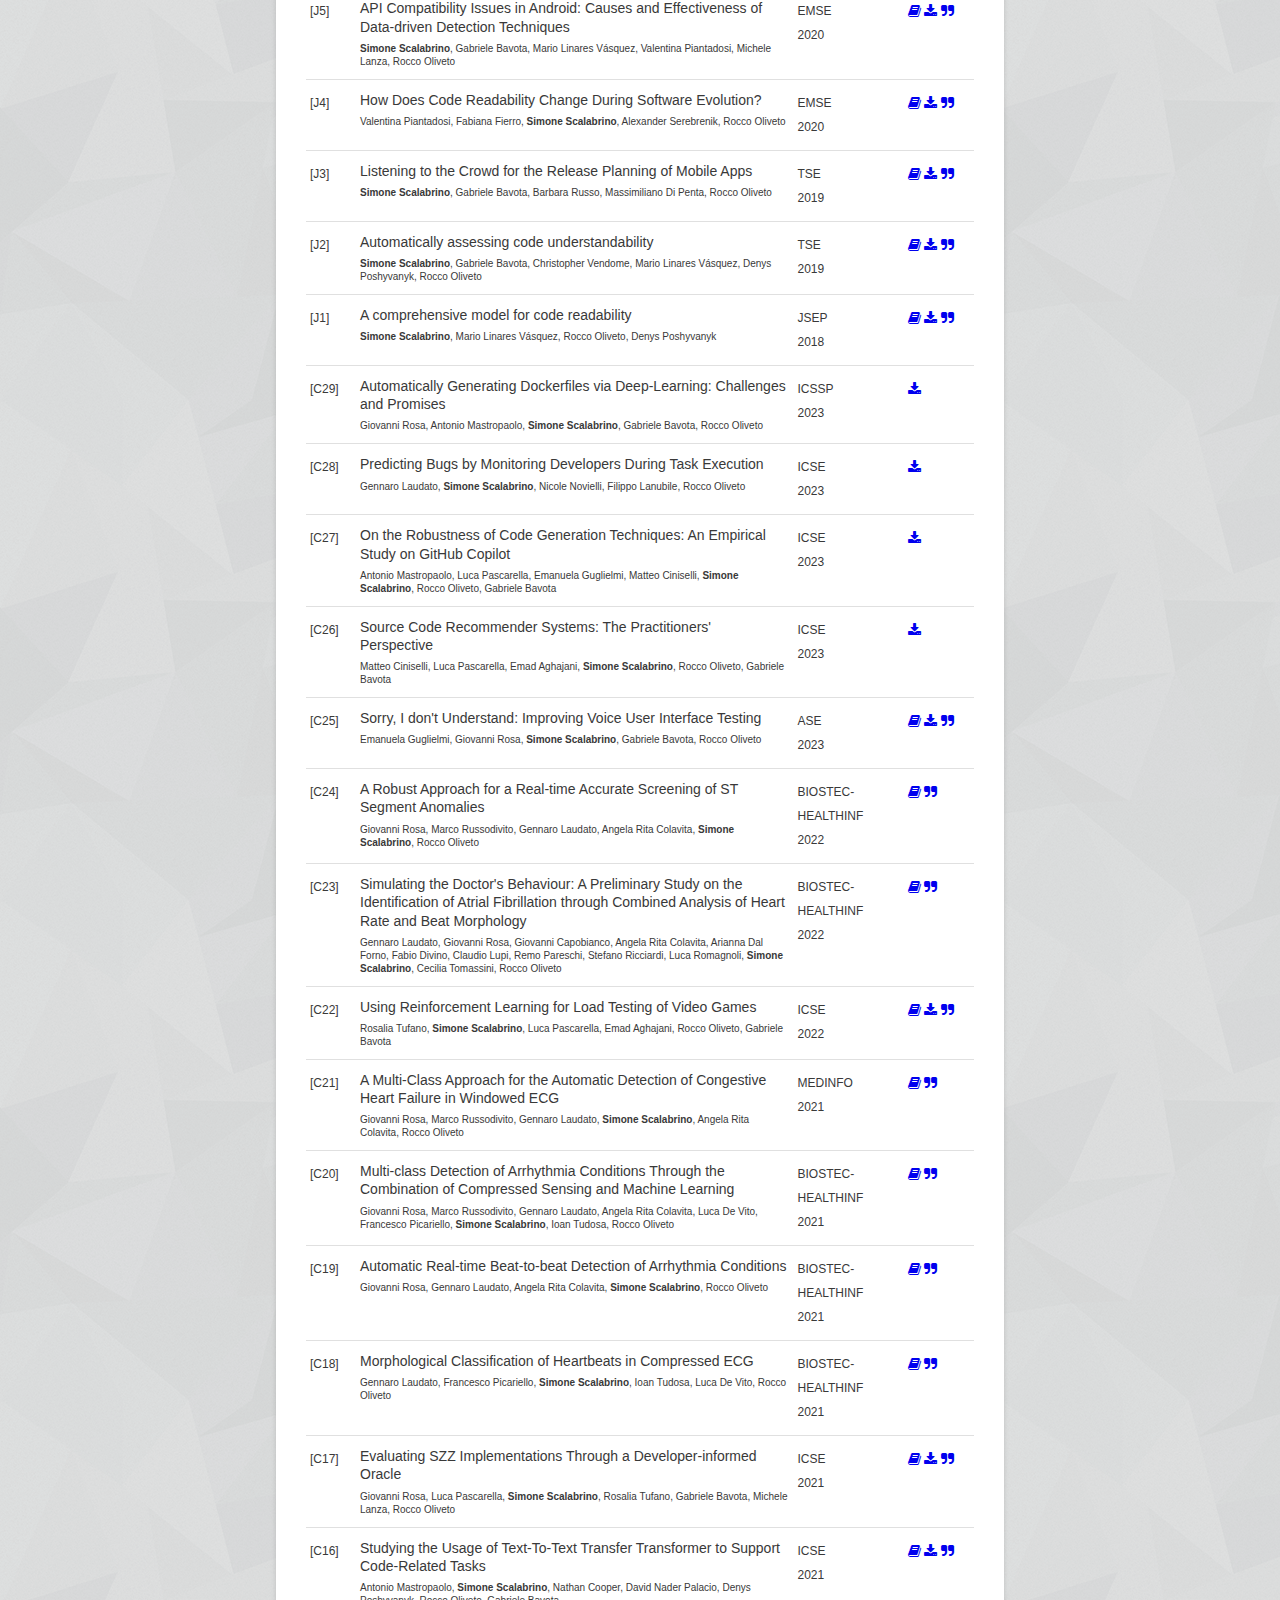
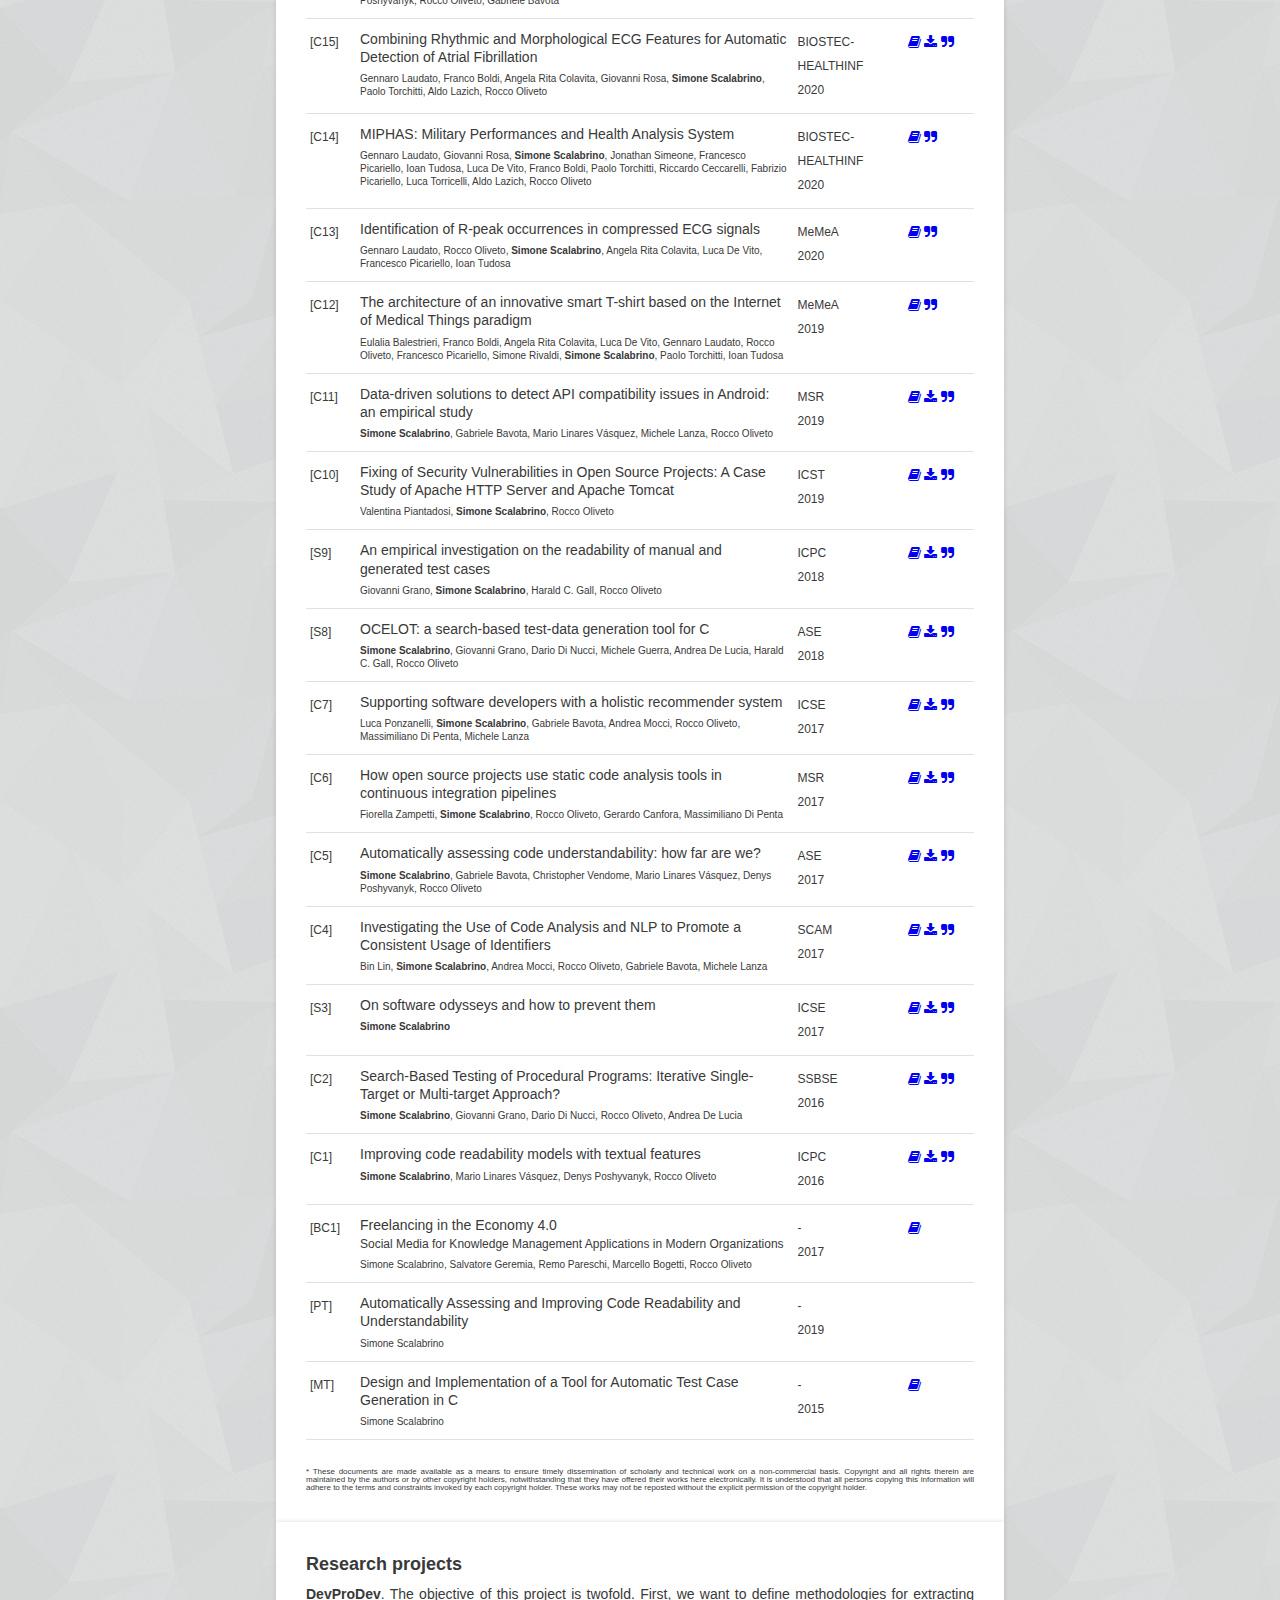
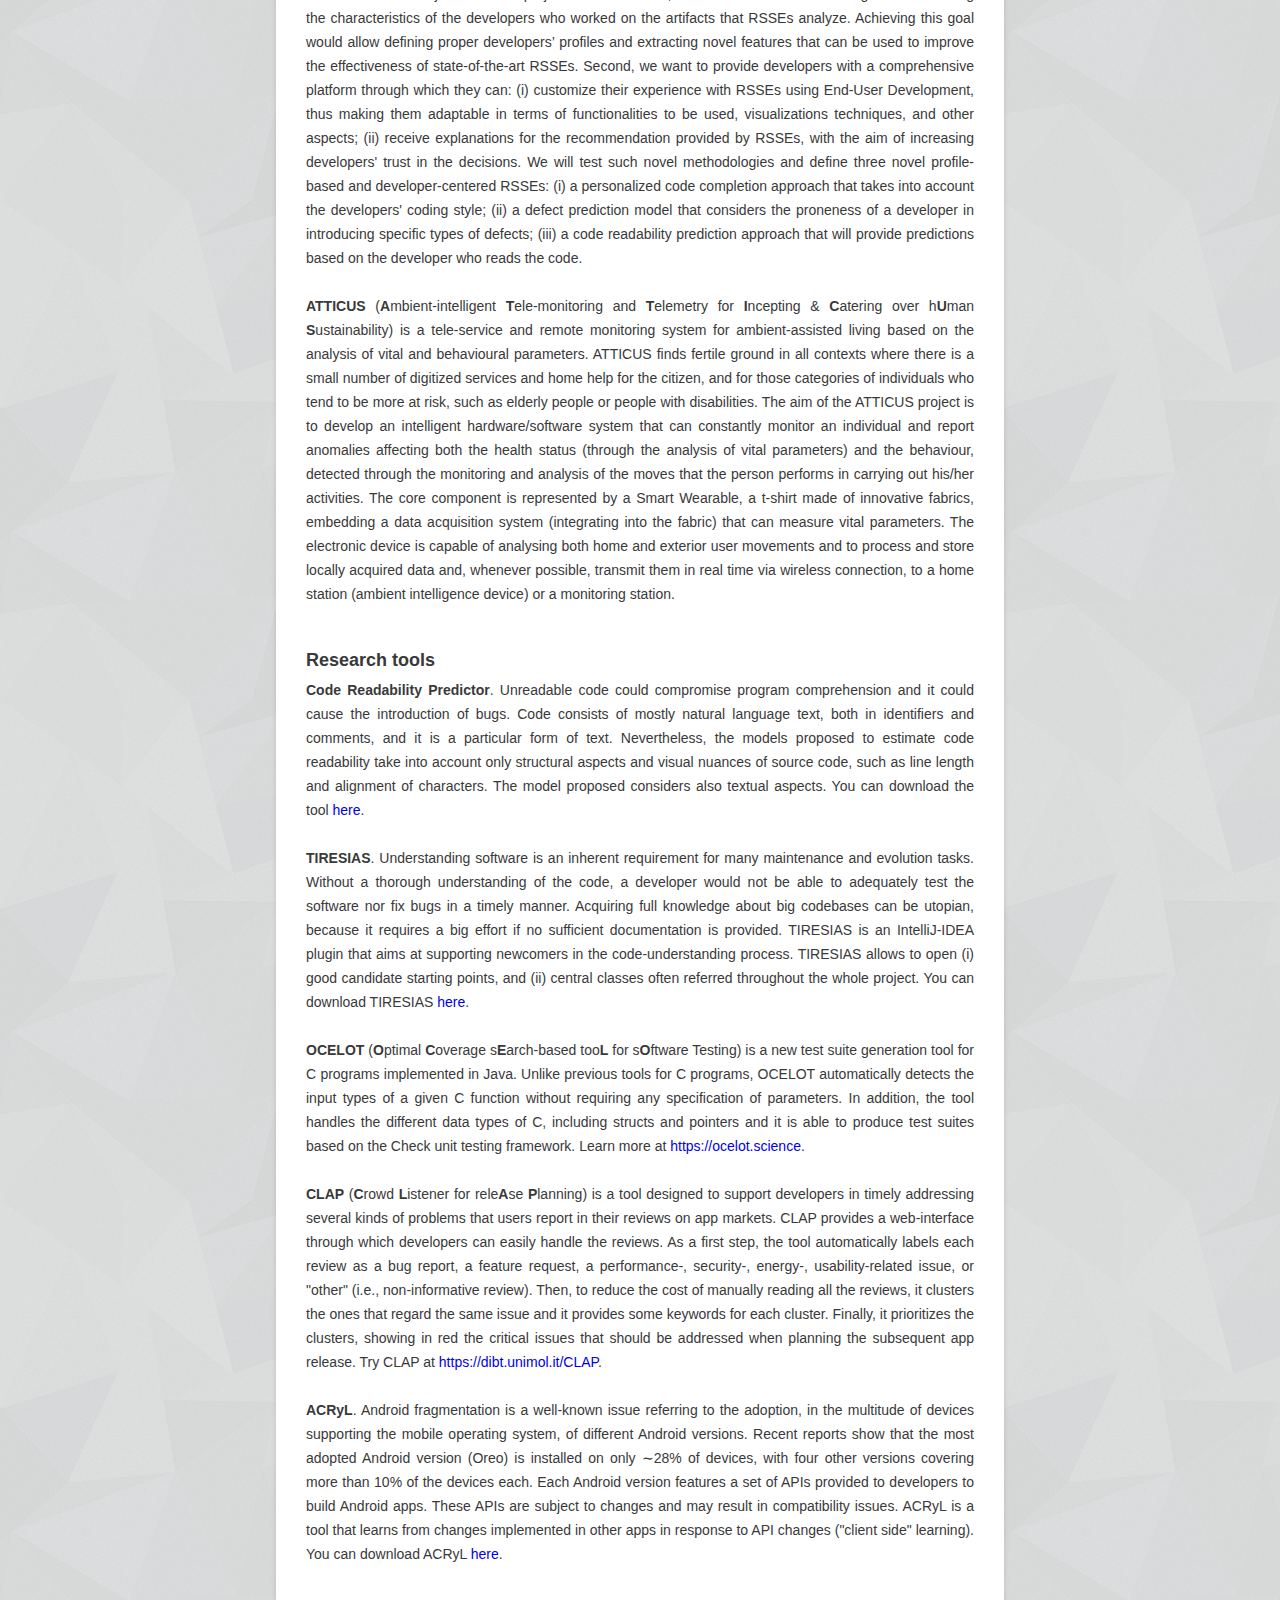
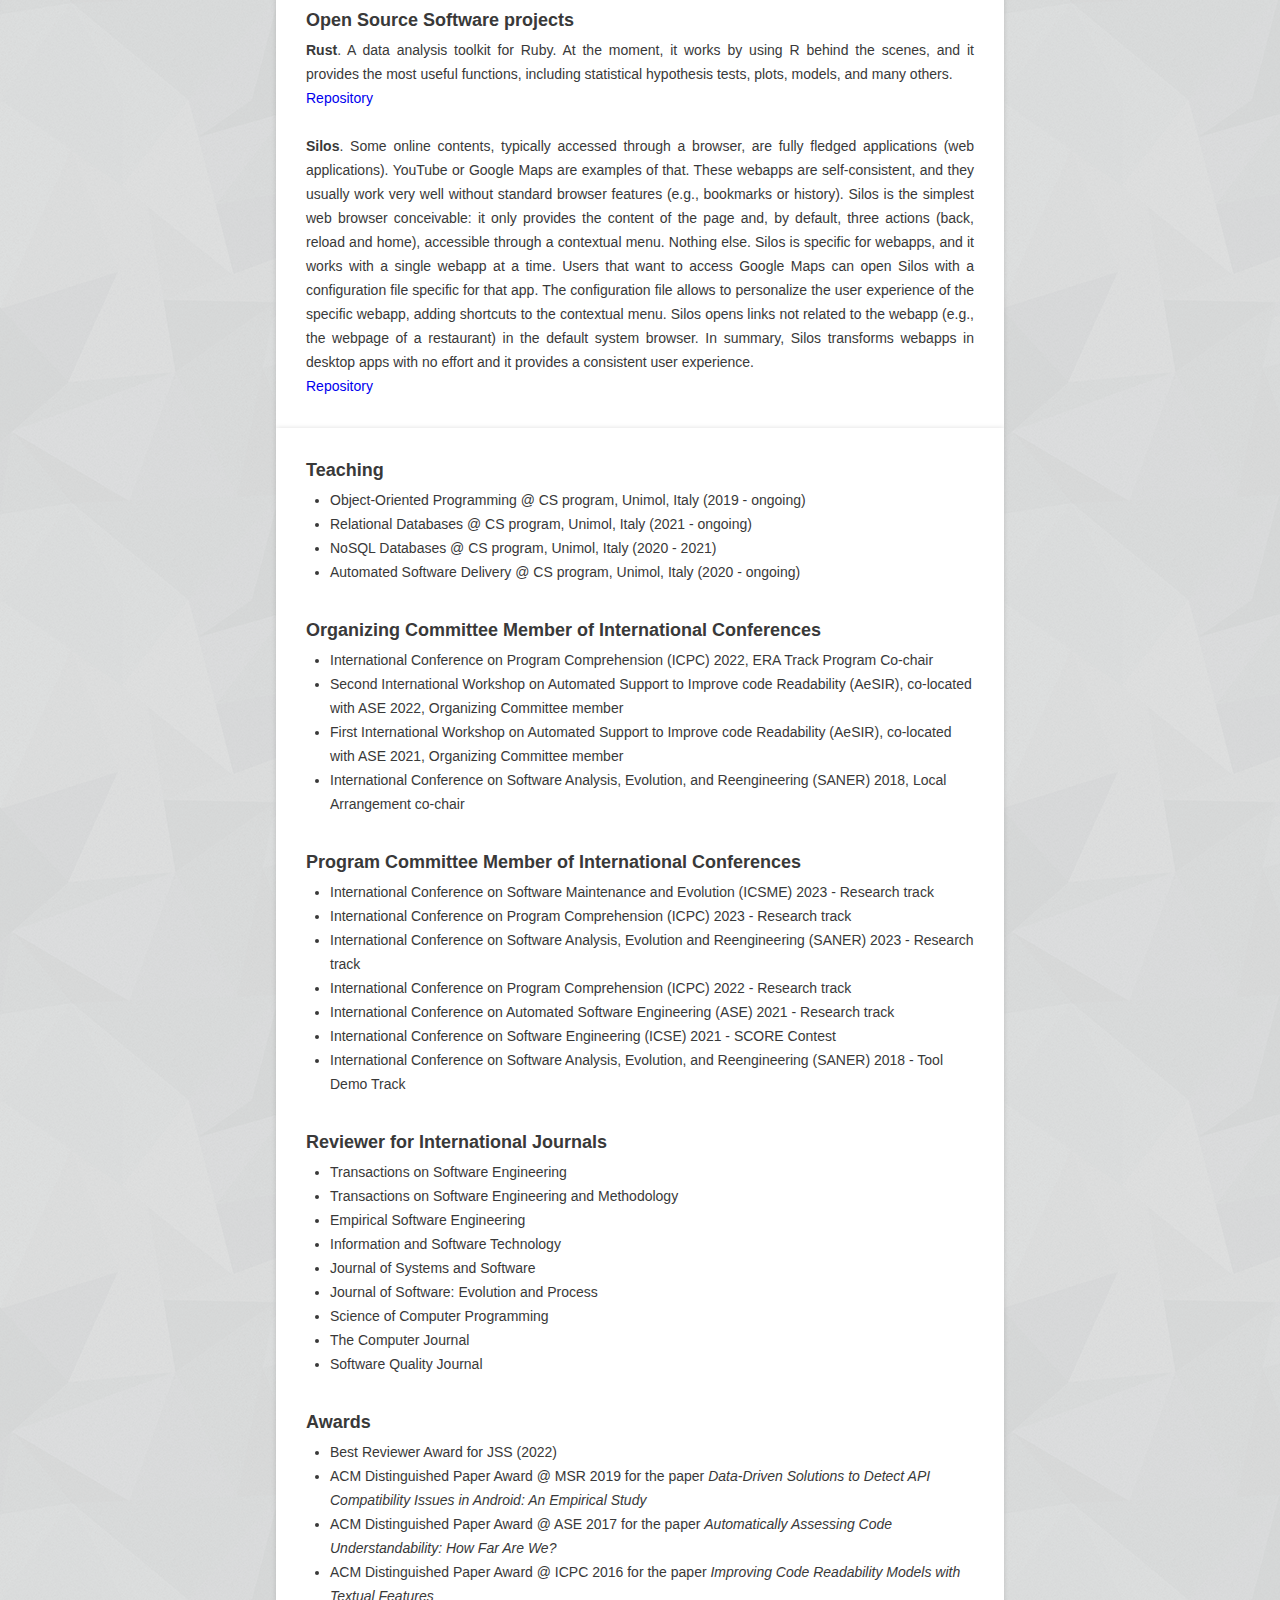
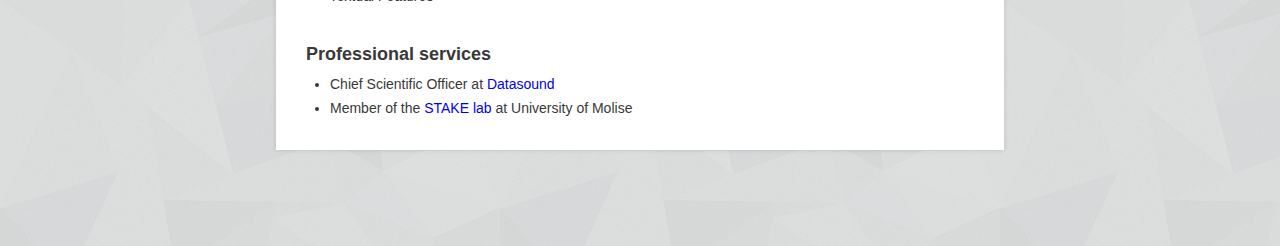
==== commit 6c9f7232: "DevProDev" ====
--- a/docs/index.html
+++ b/docs/index.html
@@ -1199,7 +1199,21 @@
         
             <div id="item1">
                 <h2>Research projects</h2>
+                
                 <div style="text-align:justify">
+                    <p>
+                        <b>DevProDev</b>. The objective of this project is twofold. 
+                        First, we want to define methodologies for extracting the characteristics of the developers who worked on the artifacts that RSSEs analyze. 
+                        Achieving this goal would allow defining proper developers’ profiles and extracting novel features that can be used to improve 
+                        the effectiveness of state-of-the-art RSSEs. Second, we want to provide developers with a comprehensive platform through which they 
+                        can: (i) customize their experience with RSSEs using End-User Development, thus making them adaptable in terms of functionalities 
+                        to be used, visualizations techniques, and other aspects; (ii) receive explanations for the recommendation provided by RSSEs, 
+                        with the aim of increasing developers' trust in the decisions. We will test such novel methodologies and define three novel 
+                        profile-based and developer-centered RSSEs: (i) a personalized code completion approach that takes into account the developers' coding style; 
+                        (ii) a defect prediction model that considers the proneness of a developer in introducing specific types of defects; (iii) a code 
+                        readability prediction approach that will provide predictions based on the developer who reads the code.
+                    </p>
+
                     <p>
                         <b>ATTICUS</b> (<b>A</b>mbient-intelligent <b>T</b>ele-monitoring and <b>T</b>elemetry for
                         <b>I</b>ncepting &amp; <b>C</b>atering over h<b>U</b>man <b>S</b>ustainability) is a tele-service and
@@ -1321,7 +1335,7 @@
 
           <h2>Awards</h2>
           <ul>
-	    <li>Best Reviewer Award for JSS (2022)</li>
+            <li>Best Reviewer Award for JSS (2022)</li>
             <li>ACM Distinguished Paper Award @ MSR 2019 for the paper <i>Data-Driven Solutions to Detect API Compatibility Issues in Android: An Empirical Study</i></li>
             <li>ACM Distinguished Paper Award @ ASE 2017 for the paper <i>Automatically Assessing Code Understandability: How Far Are We?</i></li>
             <li>ACM Distinguished Paper Award @ ICPC 2016 for the paper <i>Improving Code Readability Models with Textual Features</i></li>
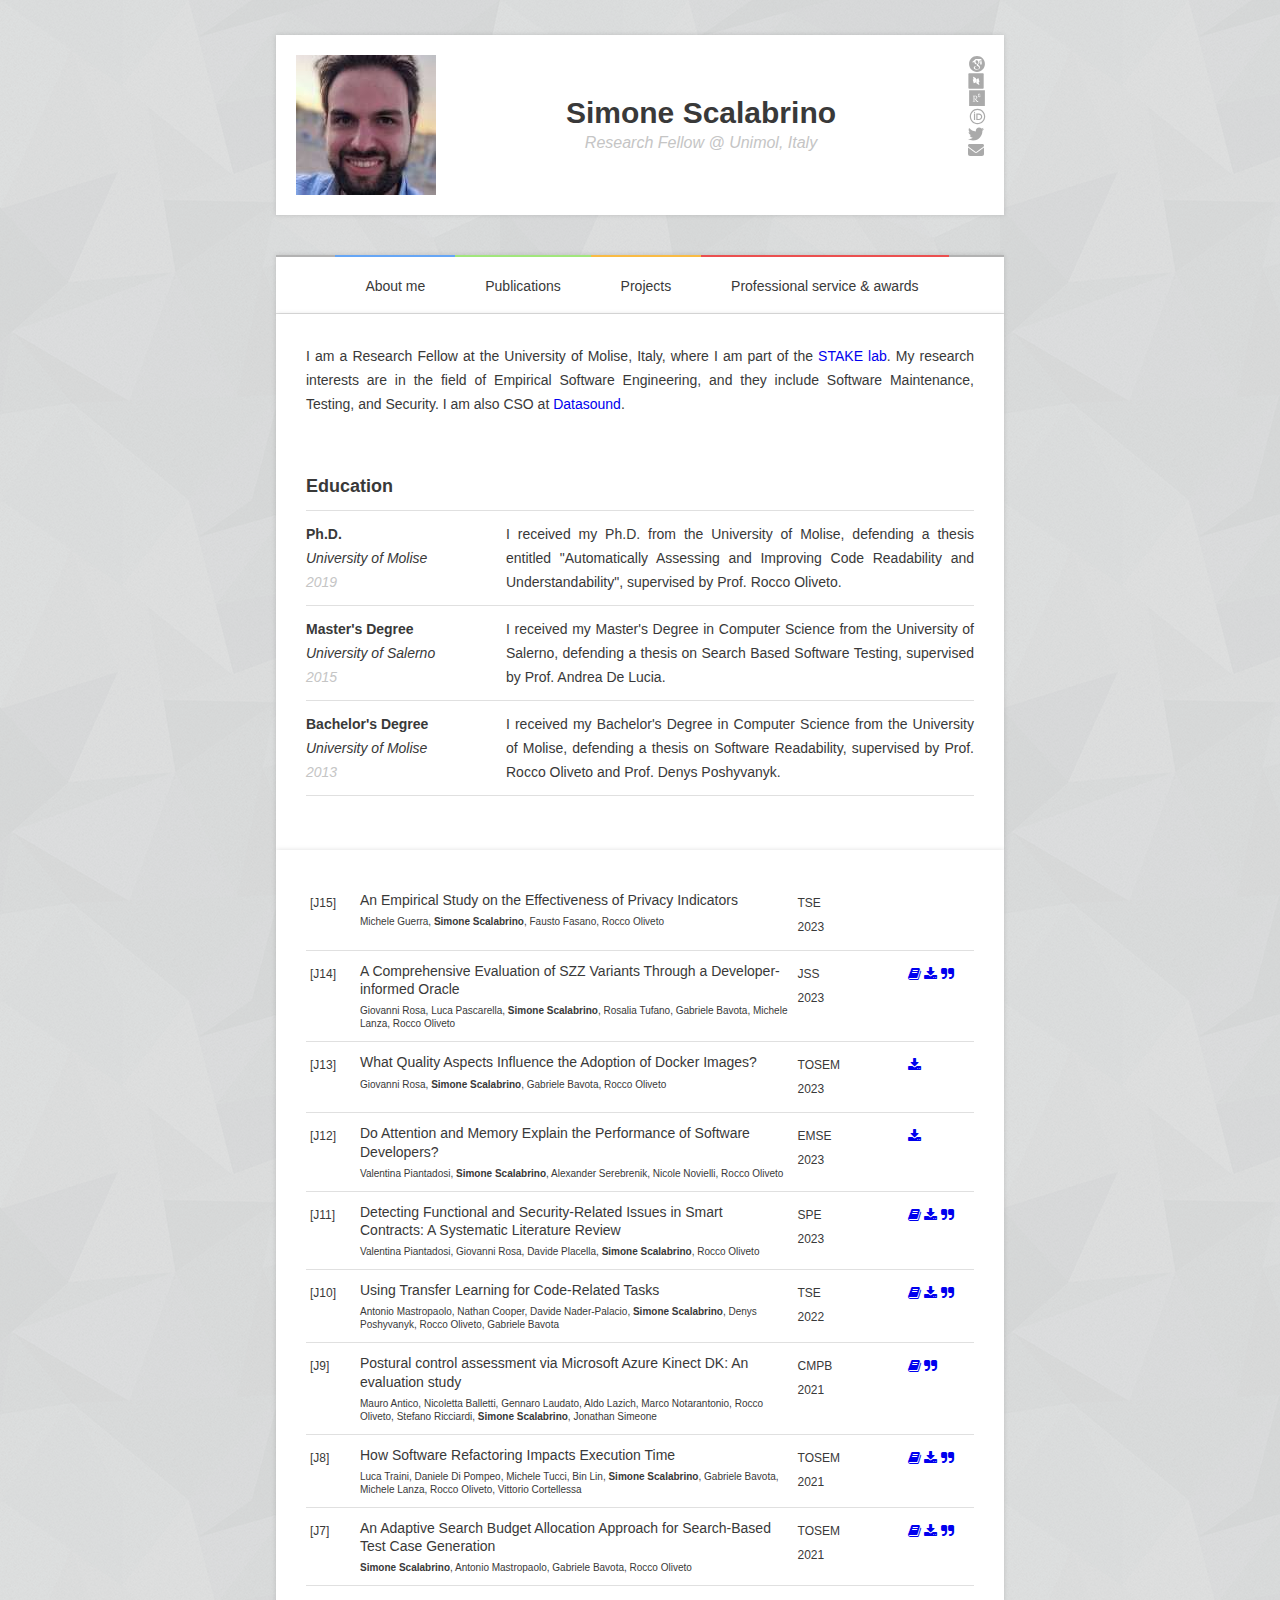
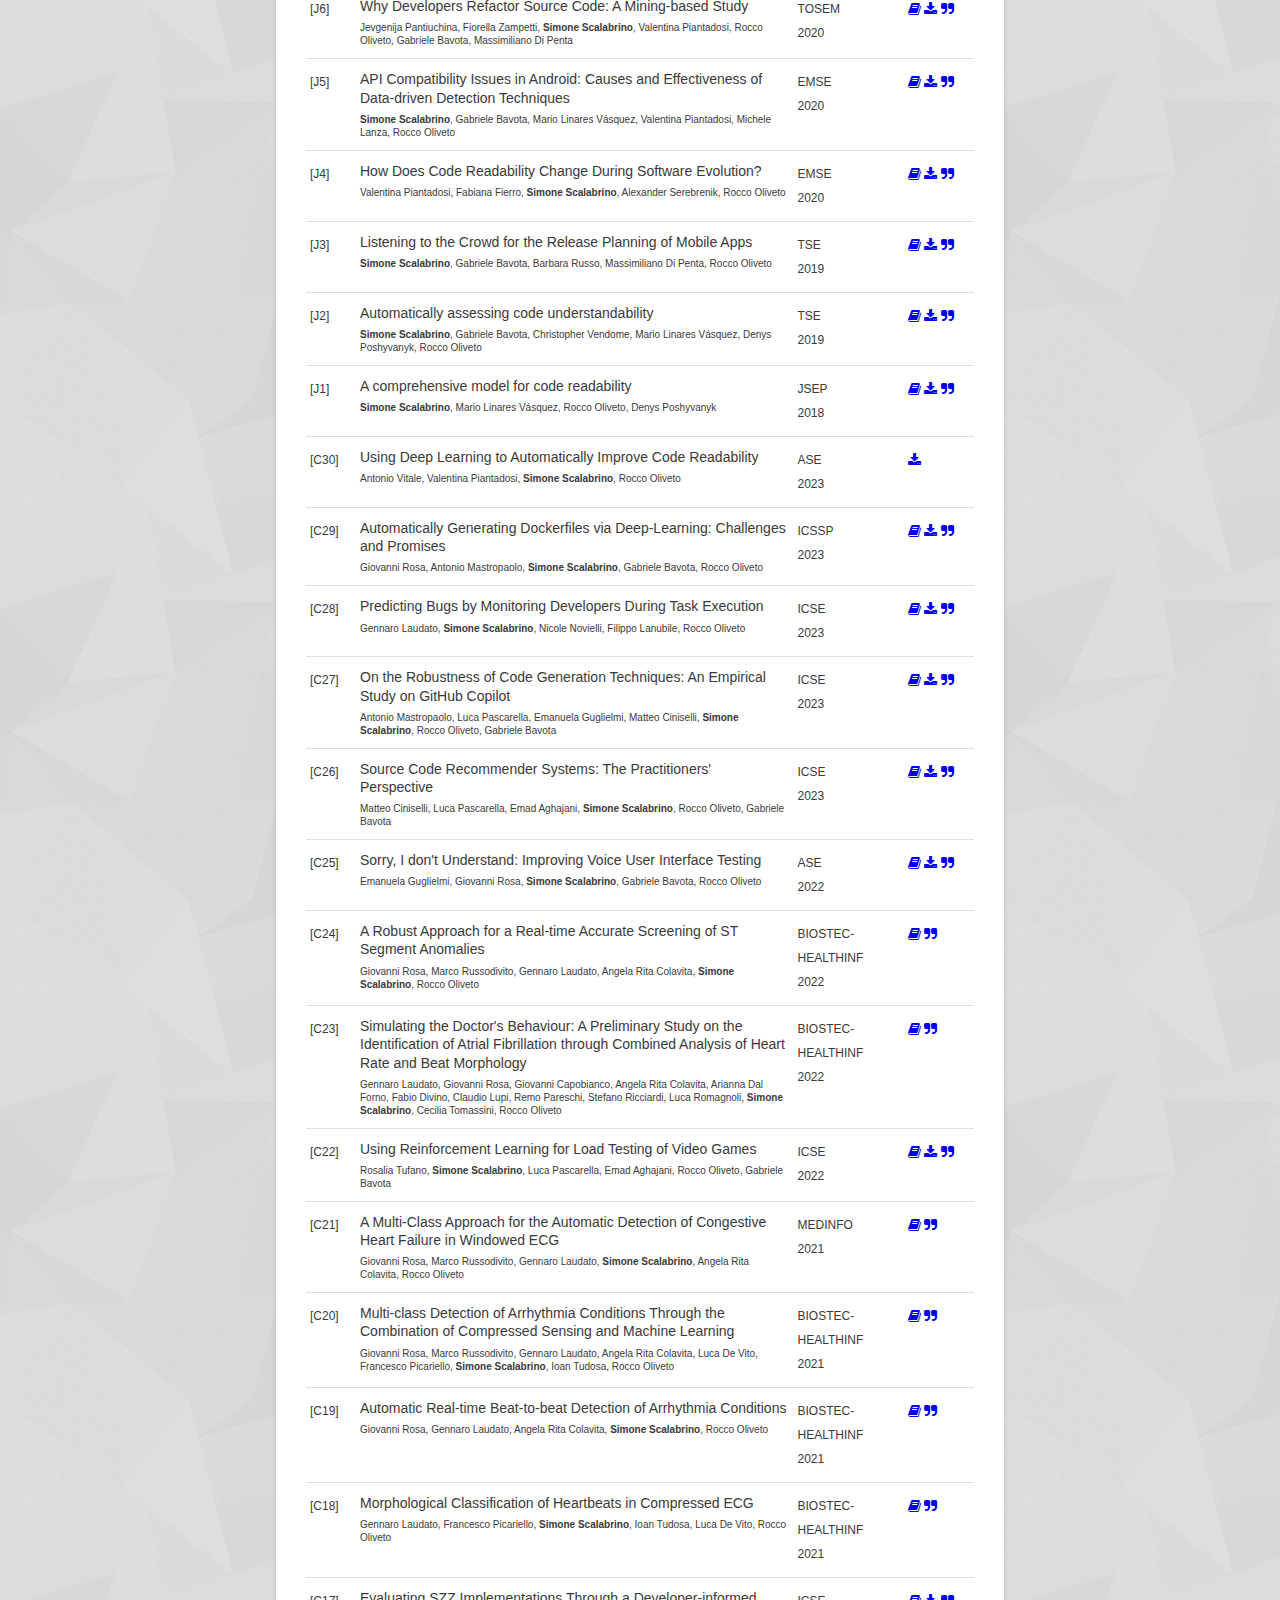
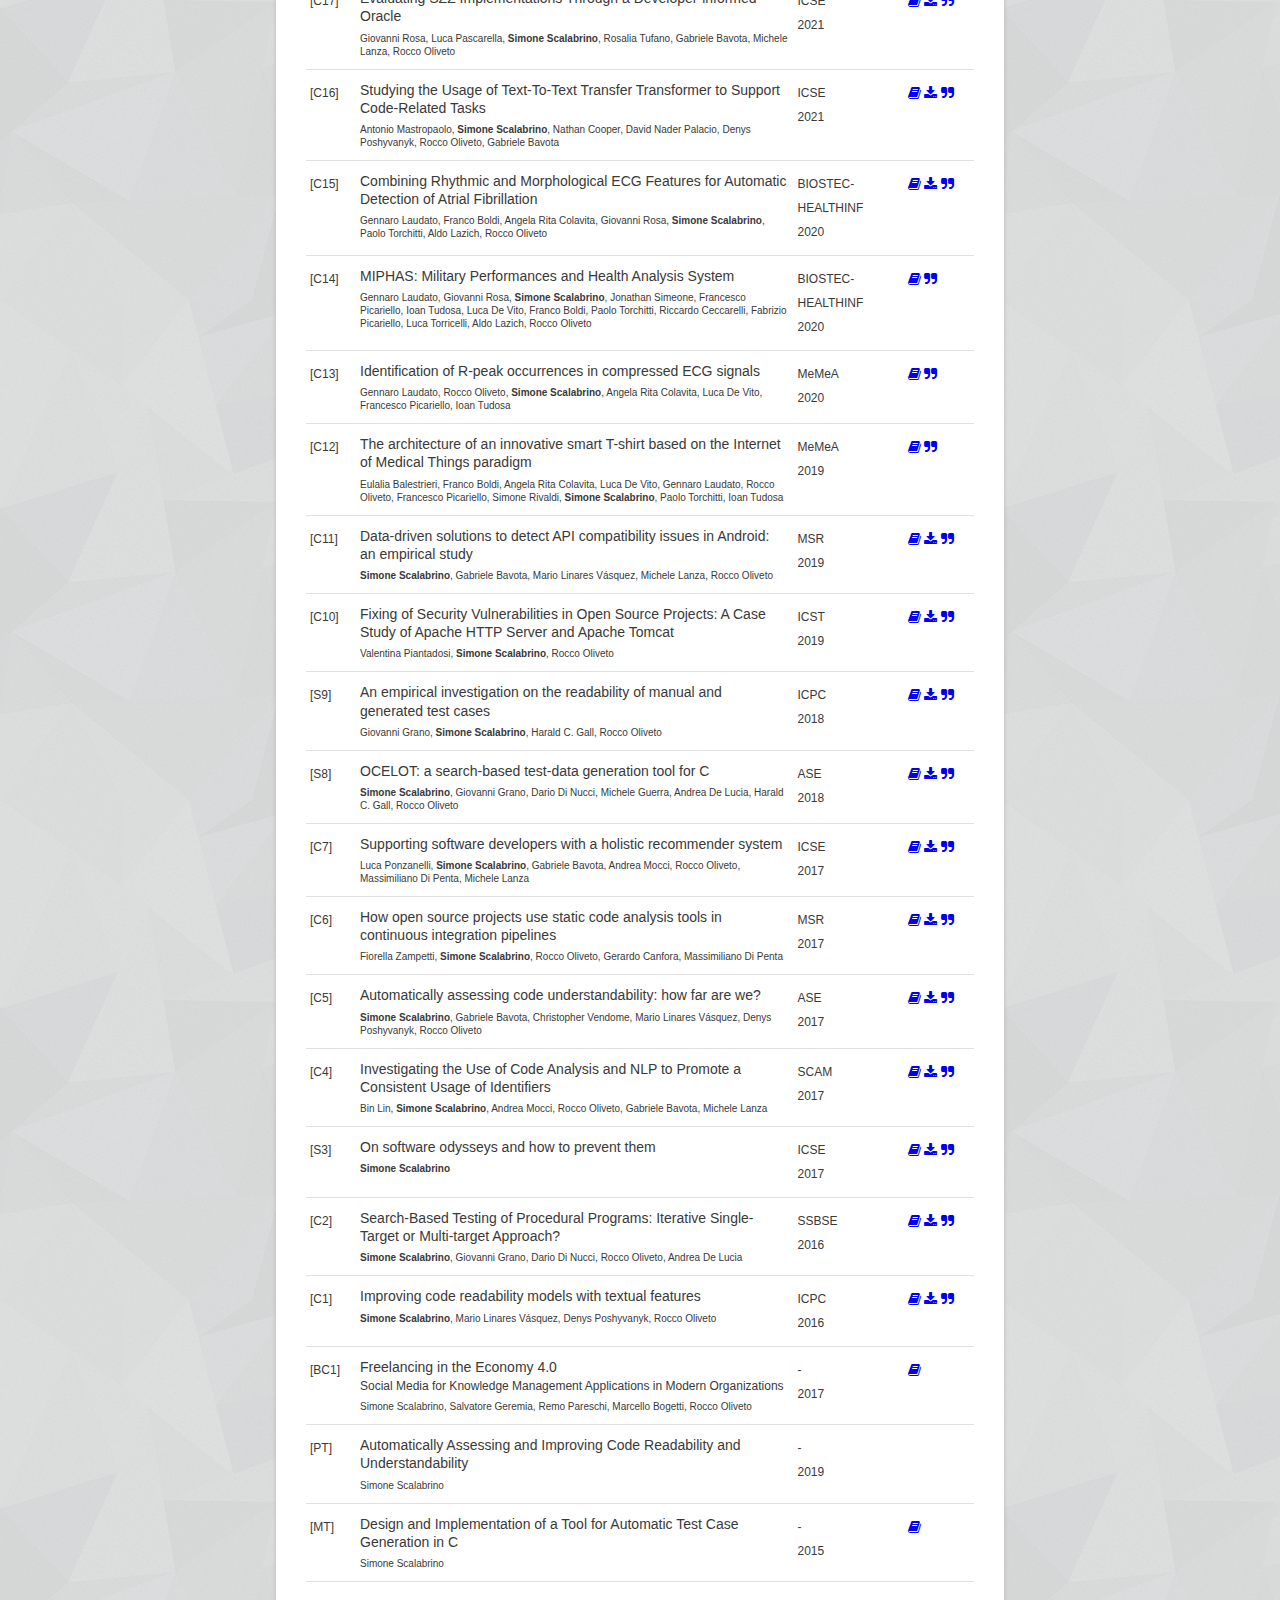
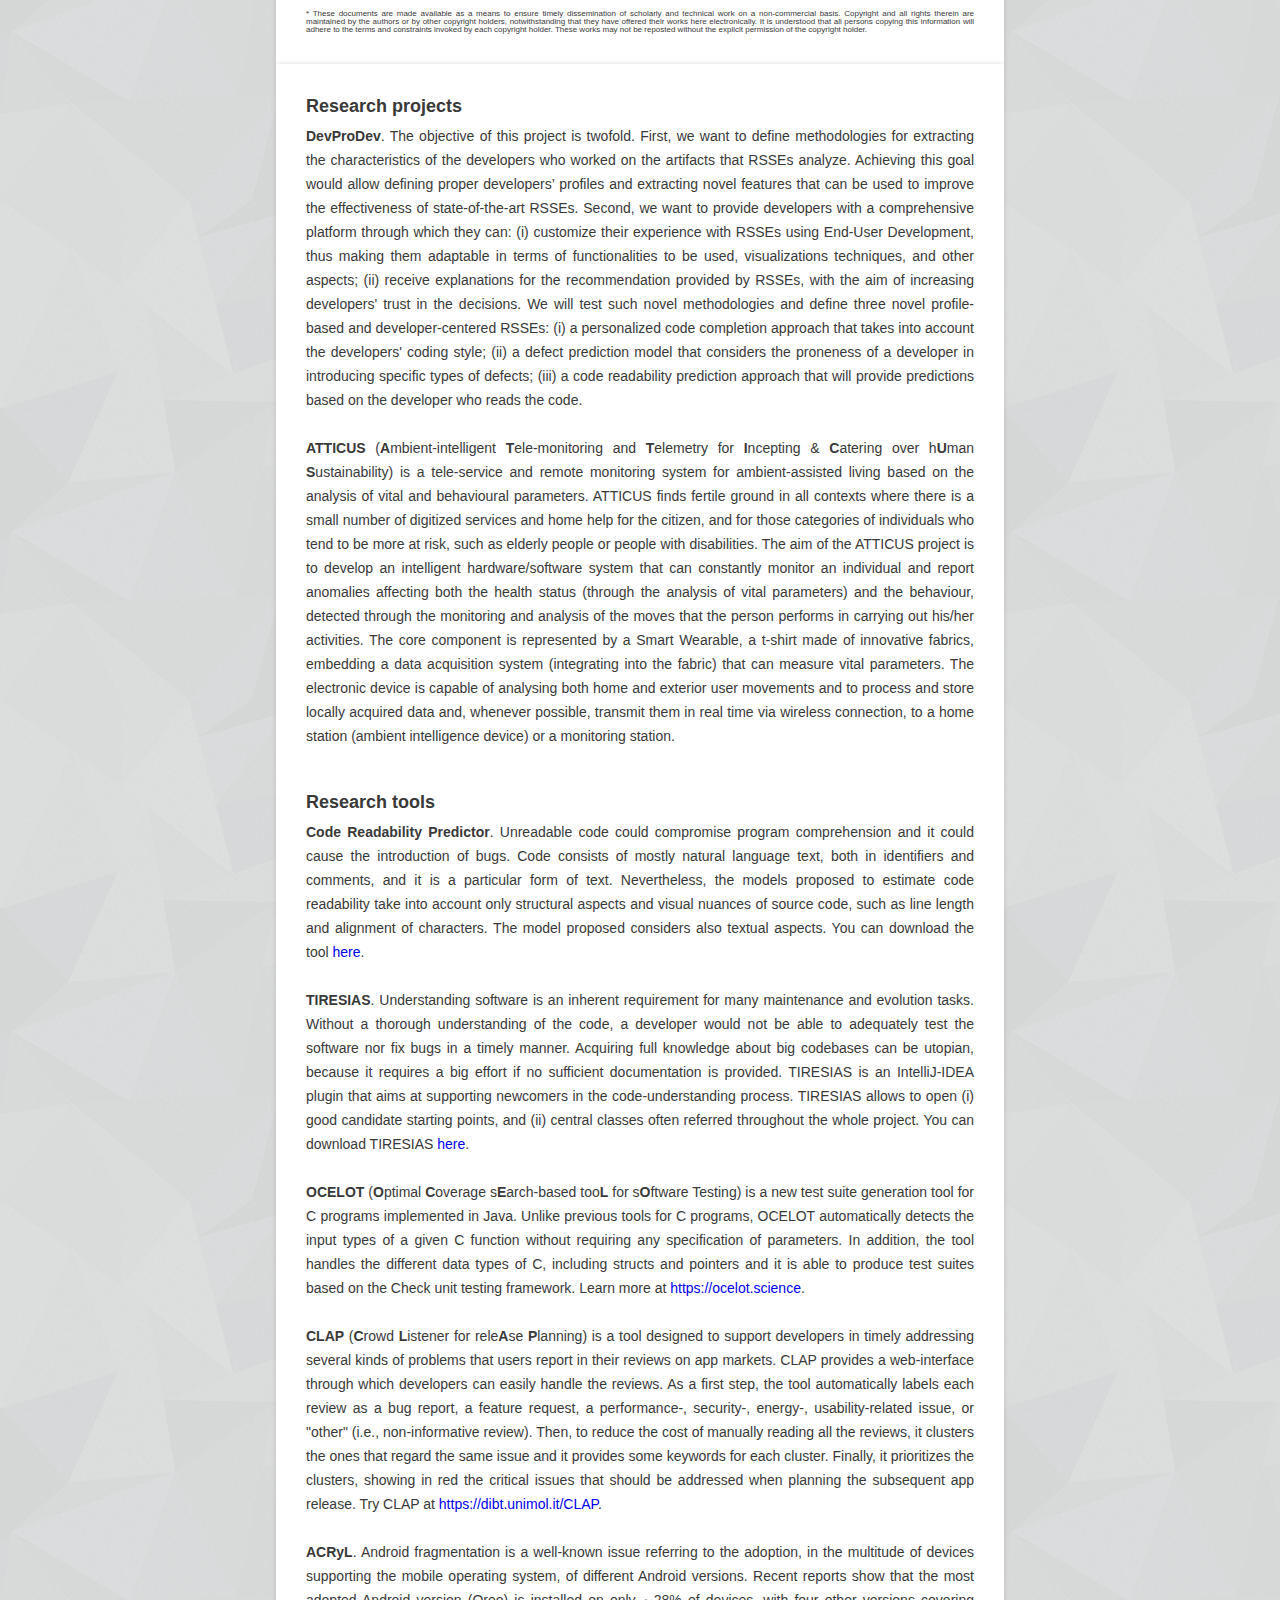
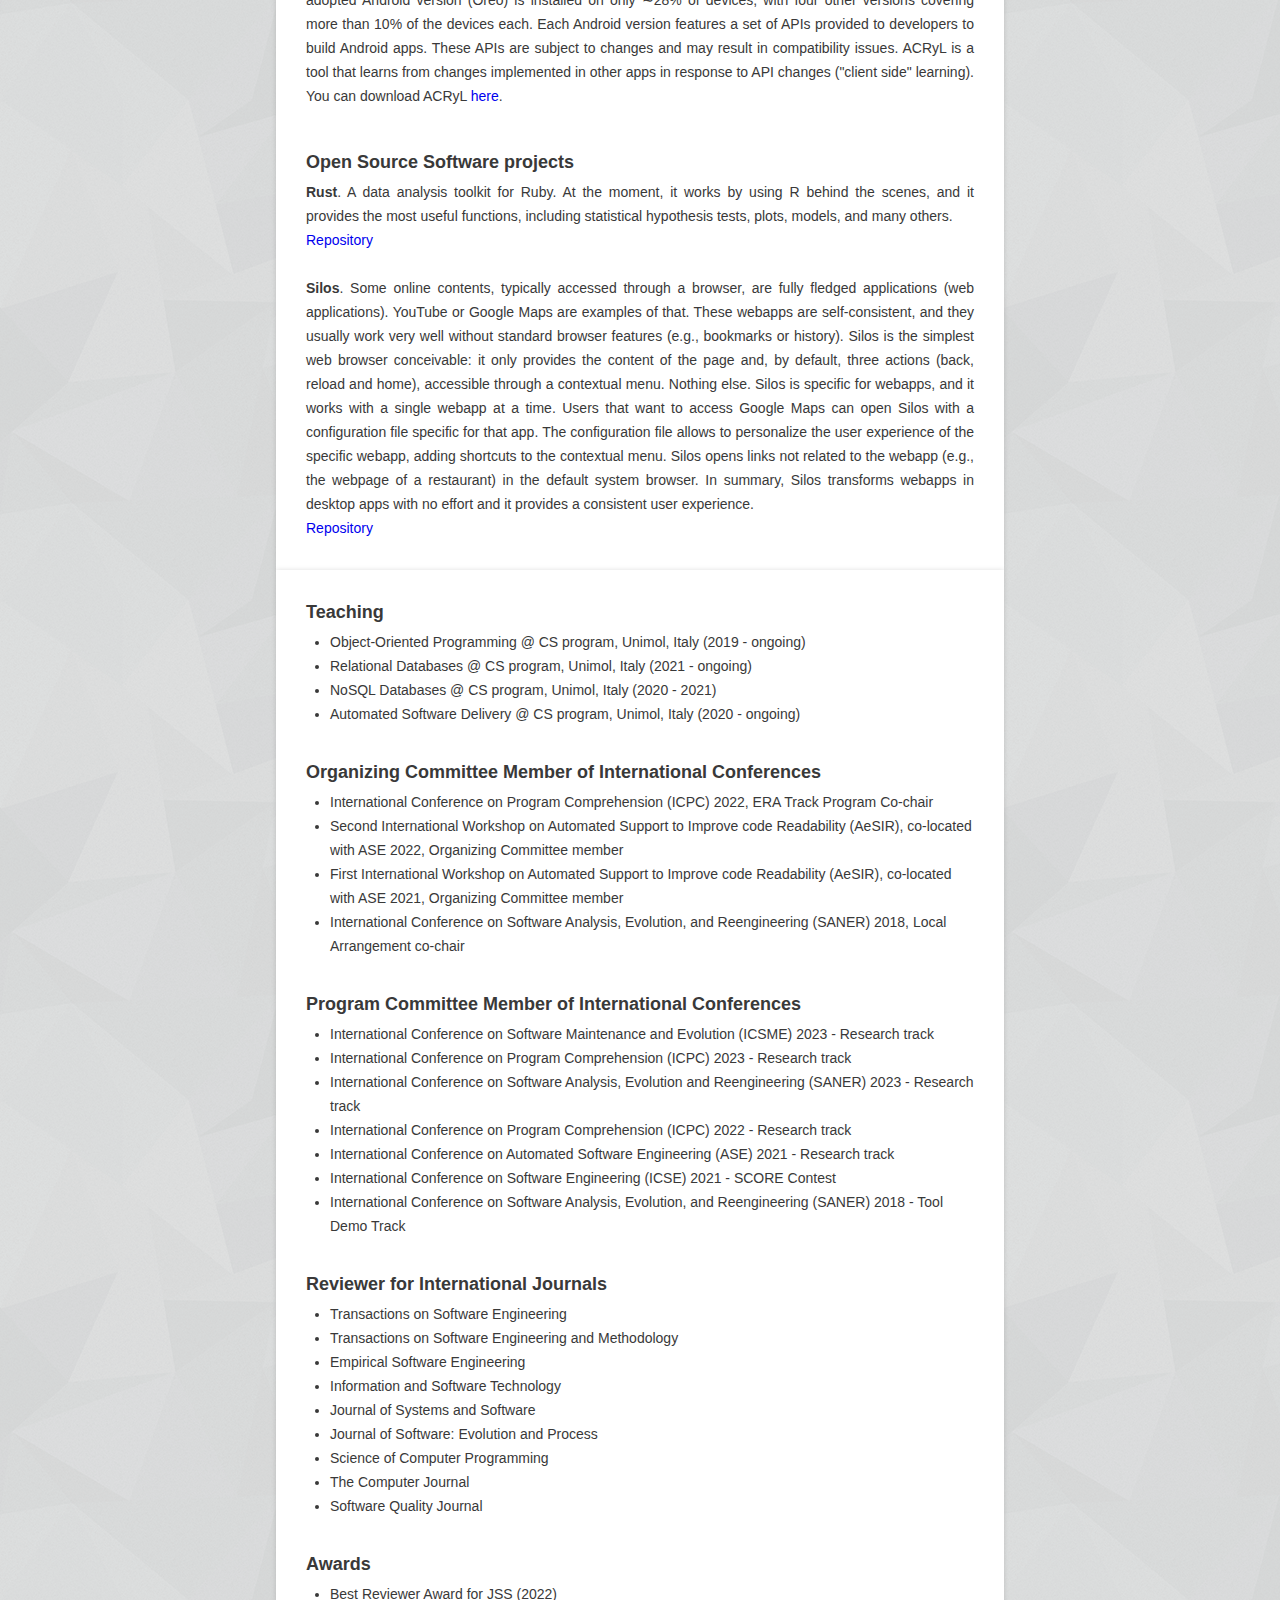
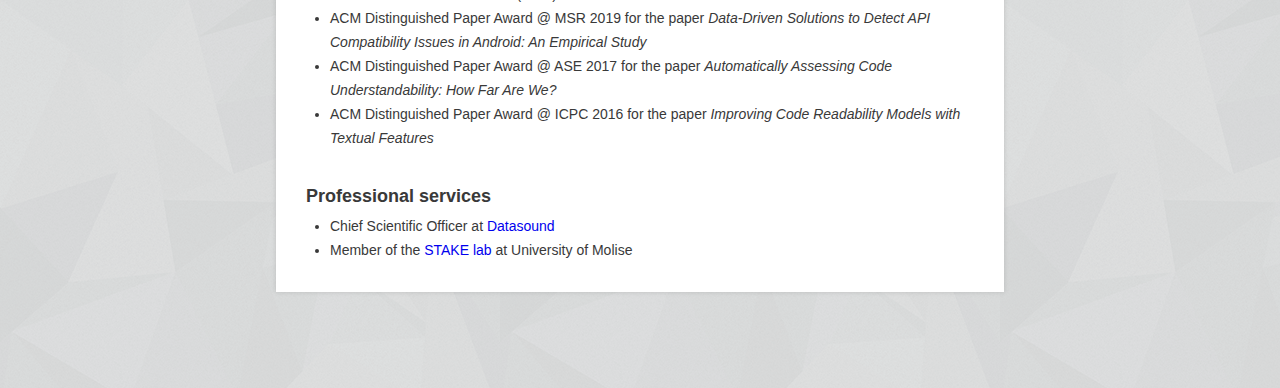
==== commit 328e6c80: "Added papers and preprints" ====
--- a/docs/index.html
+++ b/docs/index.html
@@ -270,6 +270,26 @@
           
           <!-- START PUBLICATIONS -->
 <div class="publication clearfix">
+    <div class="type" title="Journal paper">[J15]</div>
+
+    <div class="details">
+        <div class="title">An Empirical Study on the Effectiveness of Privacy Indicators</div>
+        <div class="authors">Michele Guerra, <b>Simone Scalabrino</b>, Fausto Fasano, Rocco Oliveto</div>
+    </div>
+
+    <div class="description">
+        <div class="venue">TSE</div>
+        <div class="venue">2023</div>
+    </div>
+
+    <div class="download">
+        
+        
+        
+    </div>
+</div>
+
+<div class="publication clearfix">
     <div class="type" title="Journal paper">[J14]</div>
 
     <div class="details">
@@ -283,9 +303,9 @@
     </div>
 
     <div class="download">
-        
+        <a href="https://dx.doi.org/10.1016/j.jss.2023.111729" target="_blank"><i class="fa fa-book" aria-hidden="true" title="Go to the publication"></i></a>
         <a href="files/2023/JSS2023AComprehensiveEvaluation.pdf"><i class="fa fa-download" aria-hidden="true" title="Download preprint"></i></a>
-        
+        <a href="javascript:cite('10.1016_j.jss.2023.111729');"><i class="fa fa-quote-right" aria-hidden="true" title="Cite article"></i></a>
     </div>
 </div>
 
@@ -550,6 +570,26 @@
 </div>
 
 <div class="publication clearfix">
+    <div class="type" title="Conference paper">[C30]</div>
+
+    <div class="details">
+        <div class="title">Using Deep Learning to Automatically Improve Code Readability</div>
+        <div class="authors">Antonio Vitale, Valentina Piantadosi, <b>Simone Scalabrino</b>, Rocco Oliveto</div>
+    </div>
+
+    <div class="description">
+        <div class="venue">ASE</div>
+        <div class="venue">2023</div>
+    </div>
+
+    <div class="download">
+        
+        <a href="files/2023/ASE2023UsingDeepLearning.pdf"><i class="fa fa-download" aria-hidden="true" title="Download preprint"></i></a>
+        
+    </div>
+</div>
+
+<div class="publication clearfix">
     <div class="type" title="Conference paper">[C29]</div>
 
     <div class="details">
@@ -563,9 +603,9 @@
     </div>
 
     <div class="download">
-        
+        <a href="https://dx.doi.org/10.1109/ICSSP59042.2023.00011" target="_blank"><i class="fa fa-book" aria-hidden="true" title="Go to the publication"></i></a>
         <a href="files/2023/ICSSP2023AutomaticallyGeneratingDockerfiles.pdf"><i class="fa fa-download" aria-hidden="true" title="Download preprint"></i></a>
-        
+        <a href="javascript:cite('10.1109_ICSSP59042.2023.00011');"><i class="fa fa-quote-right" aria-hidden="true" title="Cite article"></i></a>
     </div>
 </div>
 
@@ -583,9 +623,9 @@
     </div>
 
     <div class="download">
-        
+        <a href="https://dx.doi.org/10.1109/ICSE48619.2023.00100" target="_blank"><i class="fa fa-book" aria-hidden="true" title="Go to the publication"></i></a>
         <a href="files/2023/ICSE2023PredictingBugsBy.pdf"><i class="fa fa-download" aria-hidden="true" title="Download preprint"></i></a>
-        
+        <a href="javascript:cite('10.1109_ICSE48619.2023.00100');"><i class="fa fa-quote-right" aria-hidden="true" title="Cite article"></i></a>
     </div>
 </div>
 
@@ -603,9 +643,9 @@
     </div>
 
     <div class="download">
-        
+        <a href="https://dx.doi.org/10.1109/ICSE48619.2023.00181" target="_blank"><i class="fa fa-book" aria-hidden="true" title="Go to the publication"></i></a>
         <a href="files/2023/ICSE2023OnTheRobustness.pdf"><i class="fa fa-download" aria-hidden="true" title="Download preprint"></i></a>
-        
+        <a href="javascript:cite('10.1109_ICSE48619.2023.00181');"><i class="fa fa-quote-right" aria-hidden="true" title="Cite article"></i></a>
     </div>
 </div>
 
@@ -623,9 +663,9 @@
     </div>
 
     <div class="download">
-        
+        <a href="https://dx.doi.org/10.1109/ICSE48619.2023.00182" target="_blank"><i class="fa fa-book" aria-hidden="true" title="Go to the publication"></i></a>
         <a href="files/2023/ICSE2023SourceCodeRecommender.pdf"><i class="fa fa-download" aria-hidden="true" title="Download preprint"></i></a>
-        
+        <a href="javascript:cite('10.1109_ICSE48619.2023.00182');"><i class="fa fa-quote-right" aria-hidden="true" title="Cite article"></i></a>
     </div>
 </div>
 
@@ -639,12 +679,12 @@
 
     <div class="description">
         <div class="venue">ASE</div>
-        <div class="venue">2023</div>
+        <div class="venue">2022</div>
     </div>
 
     <div class="download">
         <a href="https://dx.doi.org/10.1145/3551349.3556934" target="_blank"><i class="fa fa-book" aria-hidden="true" title="Go to the publication"></i></a>
-        <a href="files/2023/ASE2023SorryIDon.pdf"><i class="fa fa-download" aria-hidden="true" title="Download preprint"></i></a>
+        <a href="files/2022/ASE2022SorryIDon.pdf"><i class="fa fa-download" aria-hidden="true" title="Download preprint"></i></a>
         <a href="javascript:cite('10.1145_3551349.3556934');"><i class="fa fa-quote-right" aria-hidden="true" title="Cite article"></i></a>
     </div>
 </div>
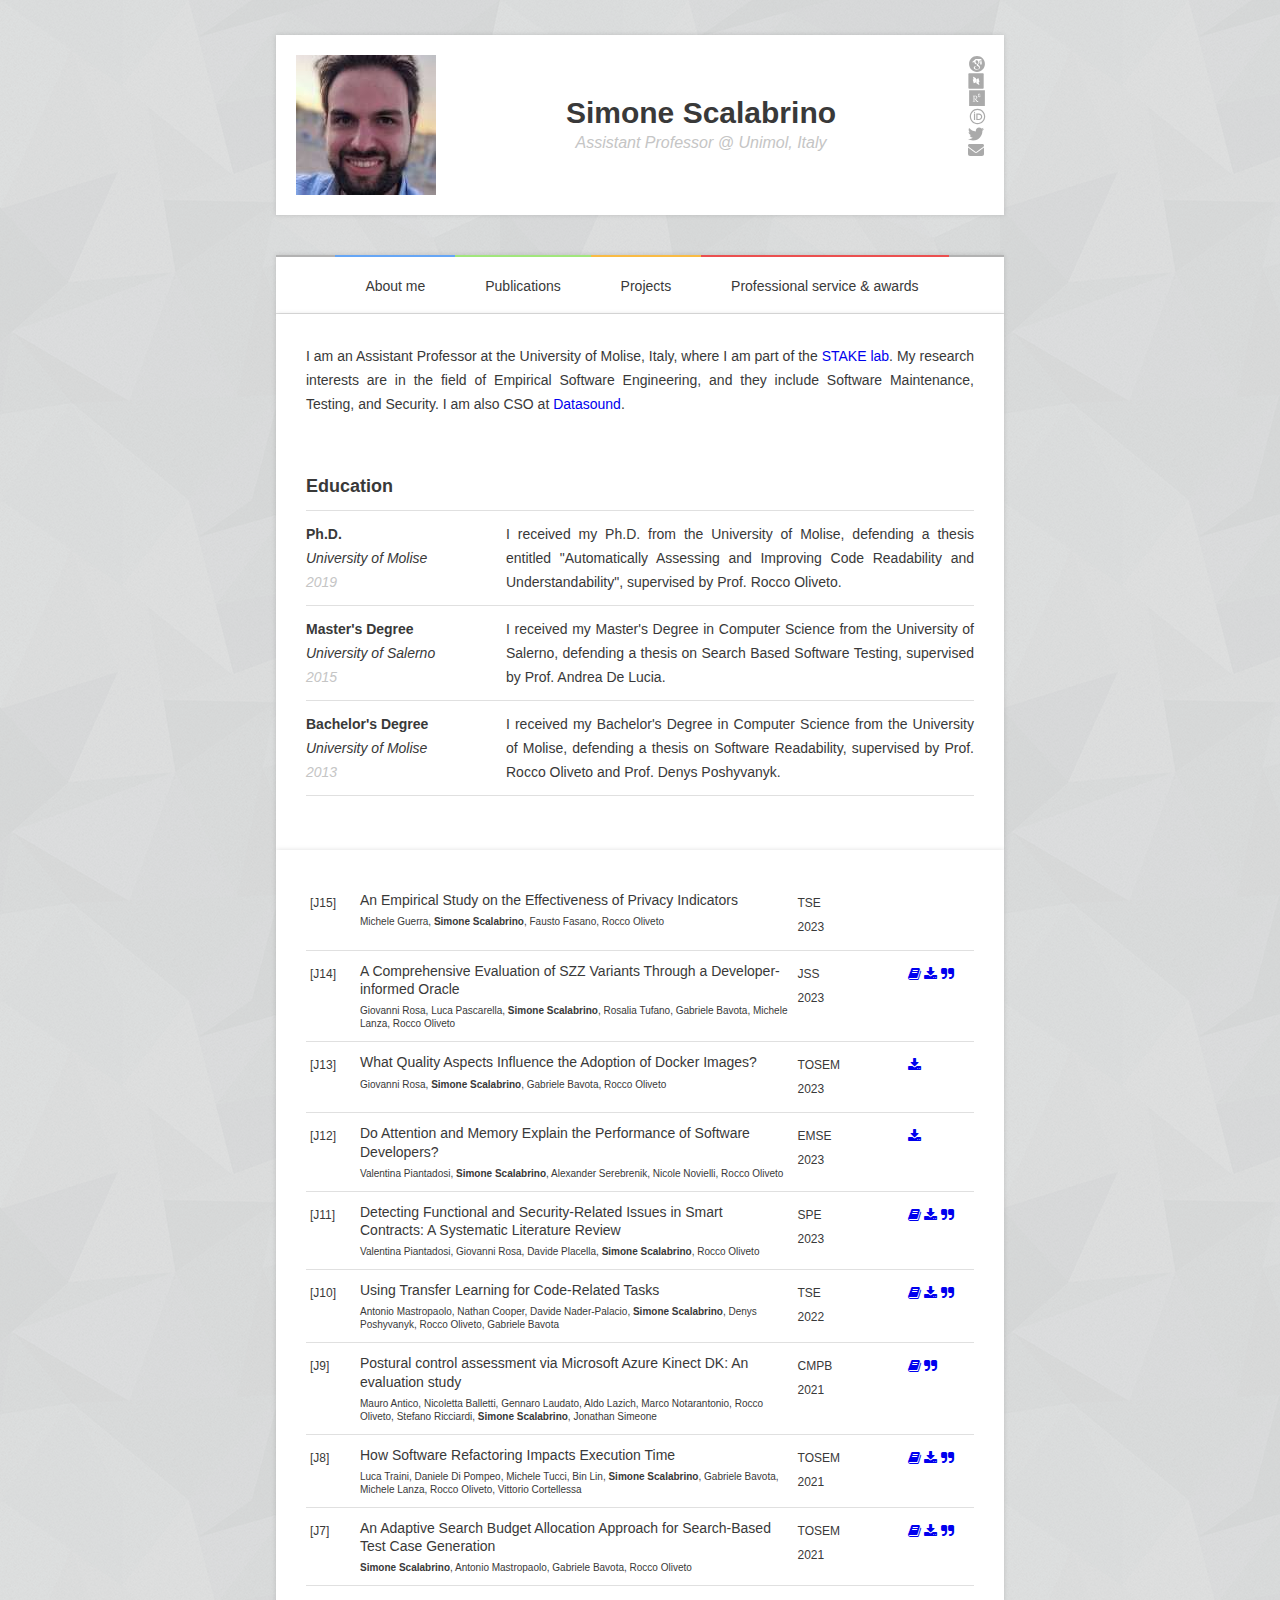
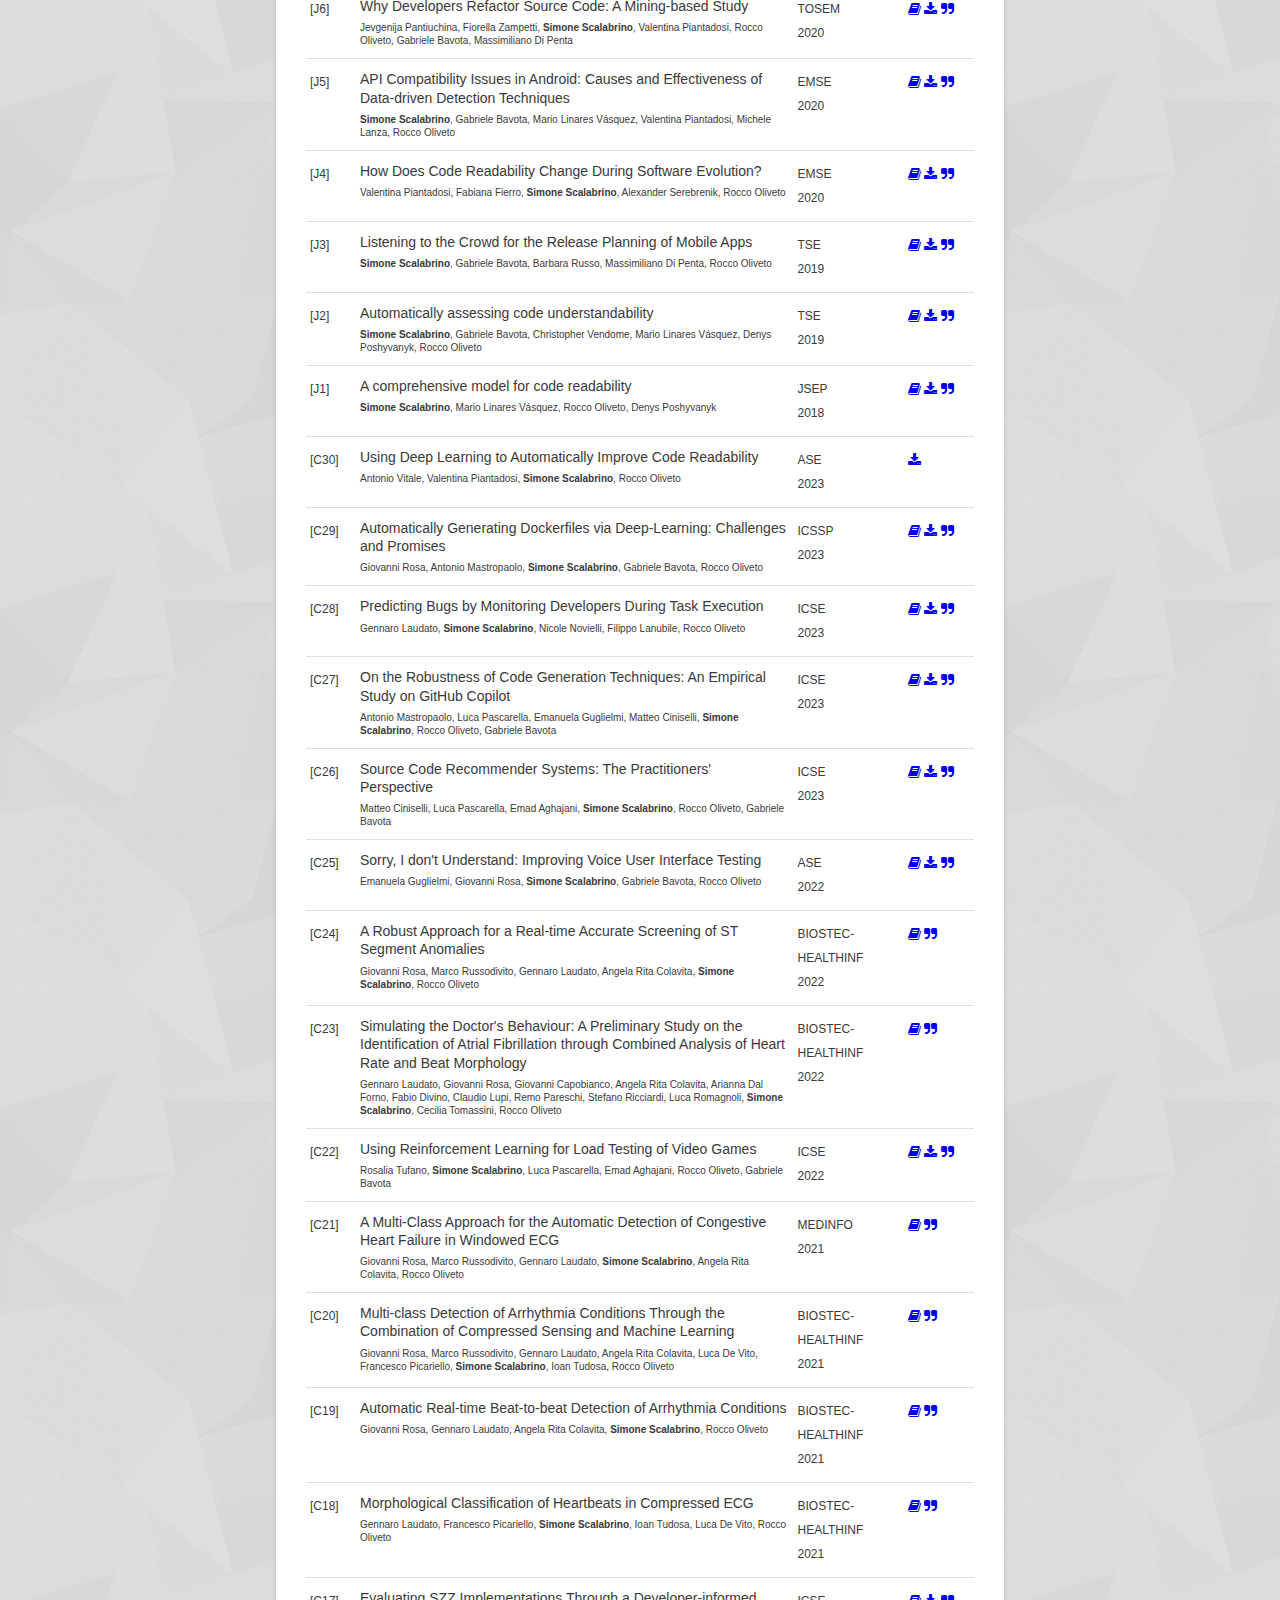
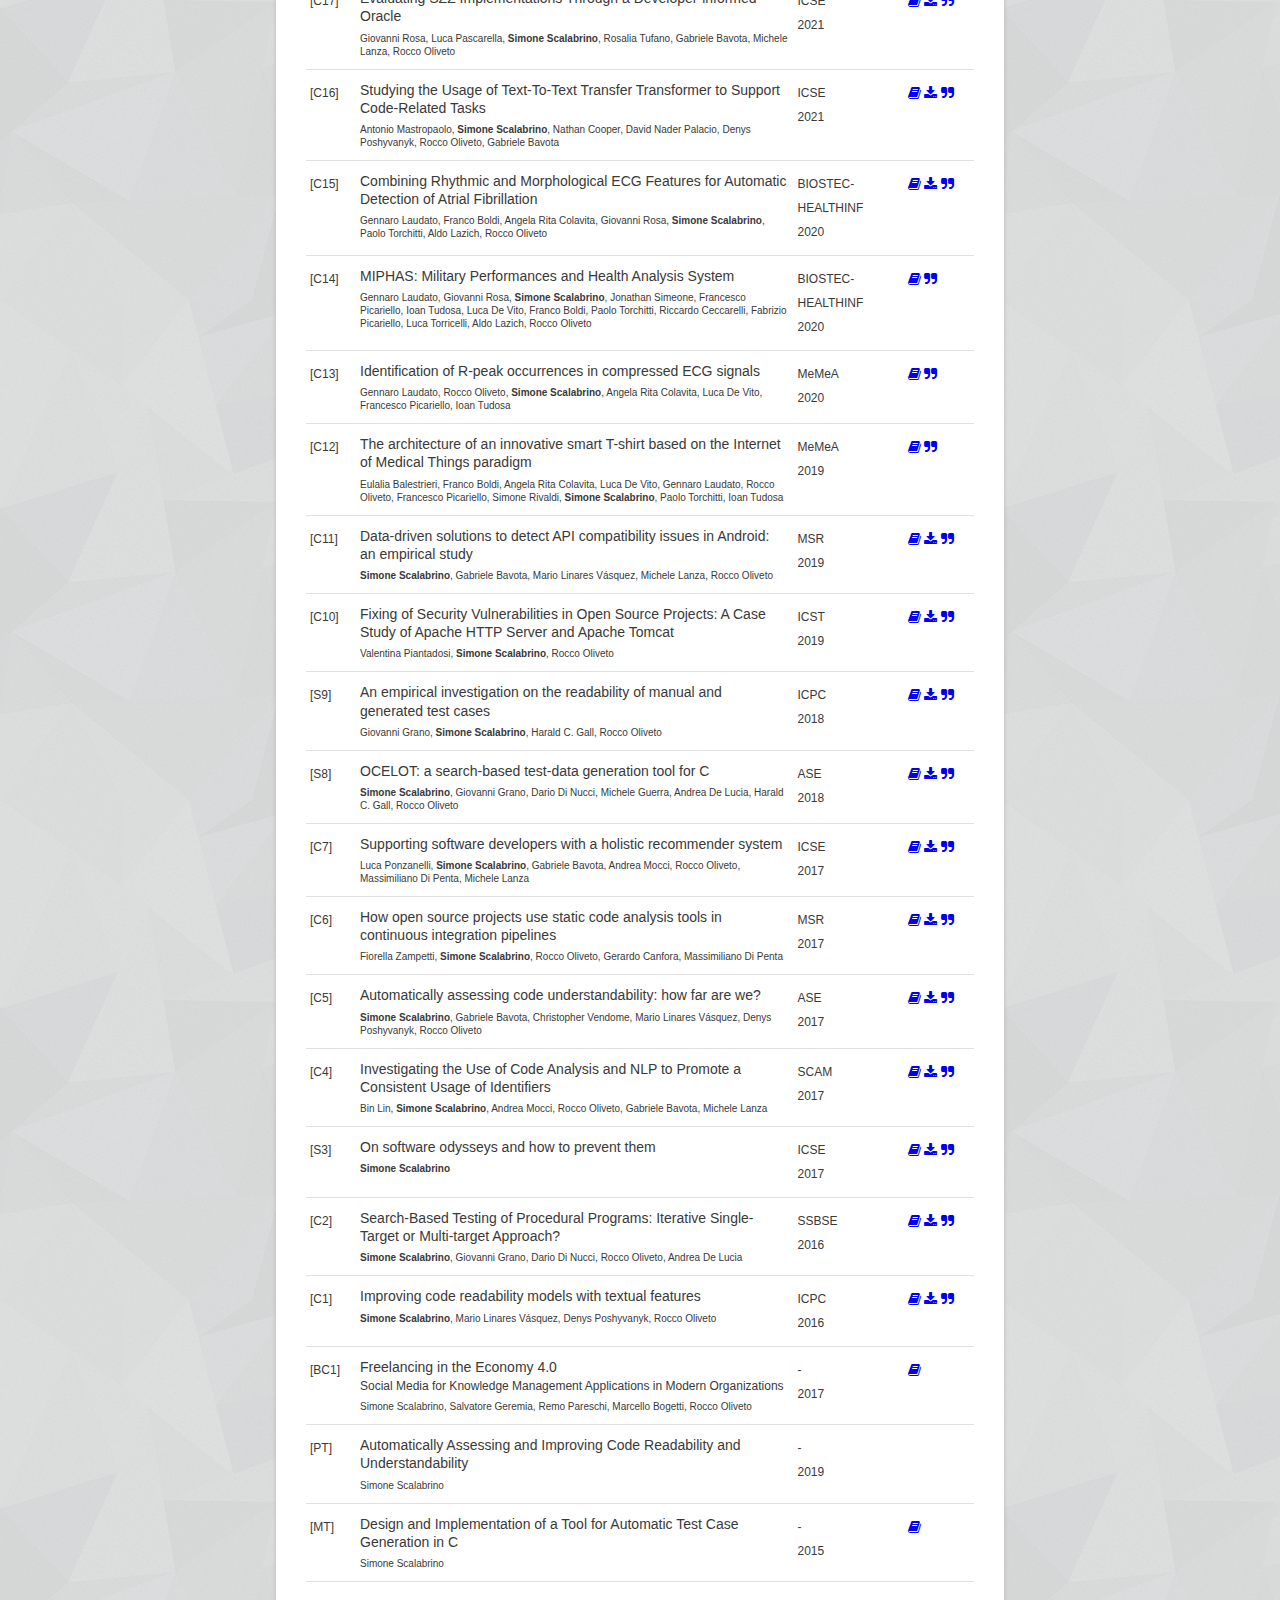
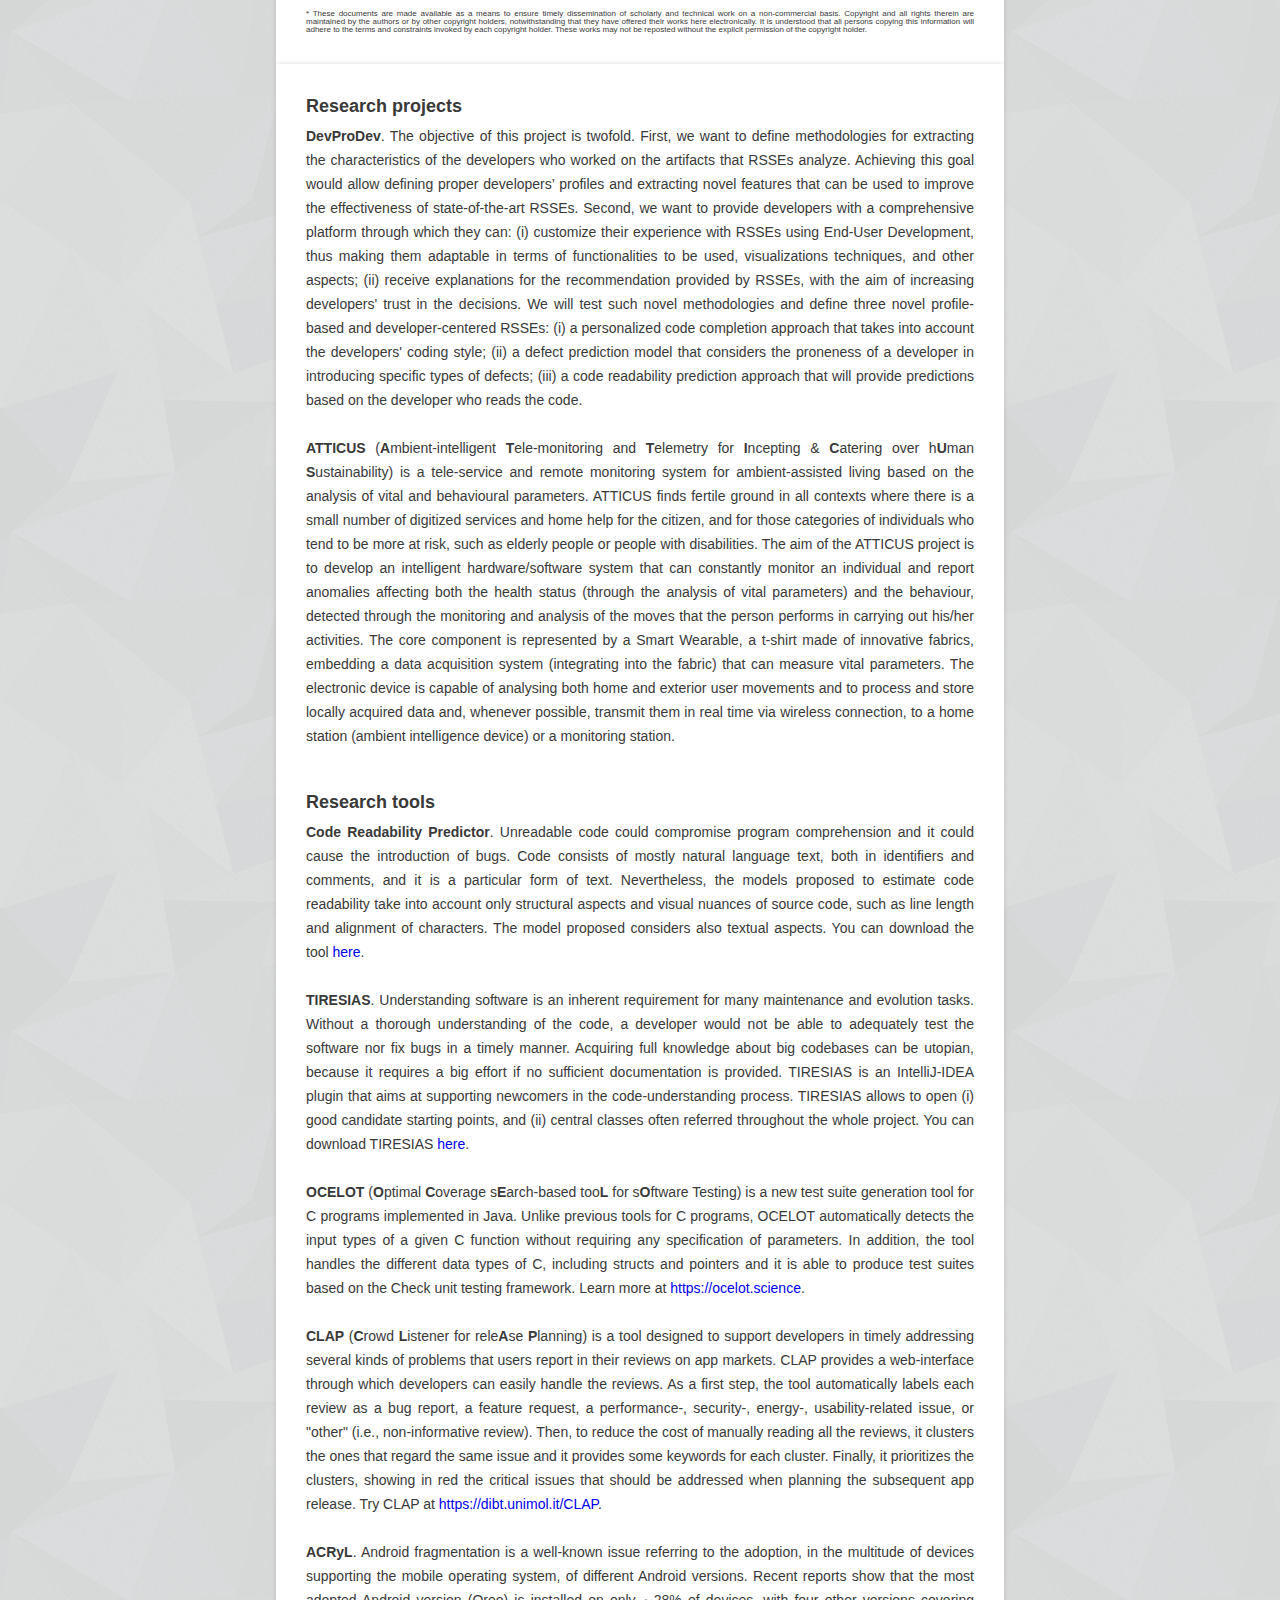
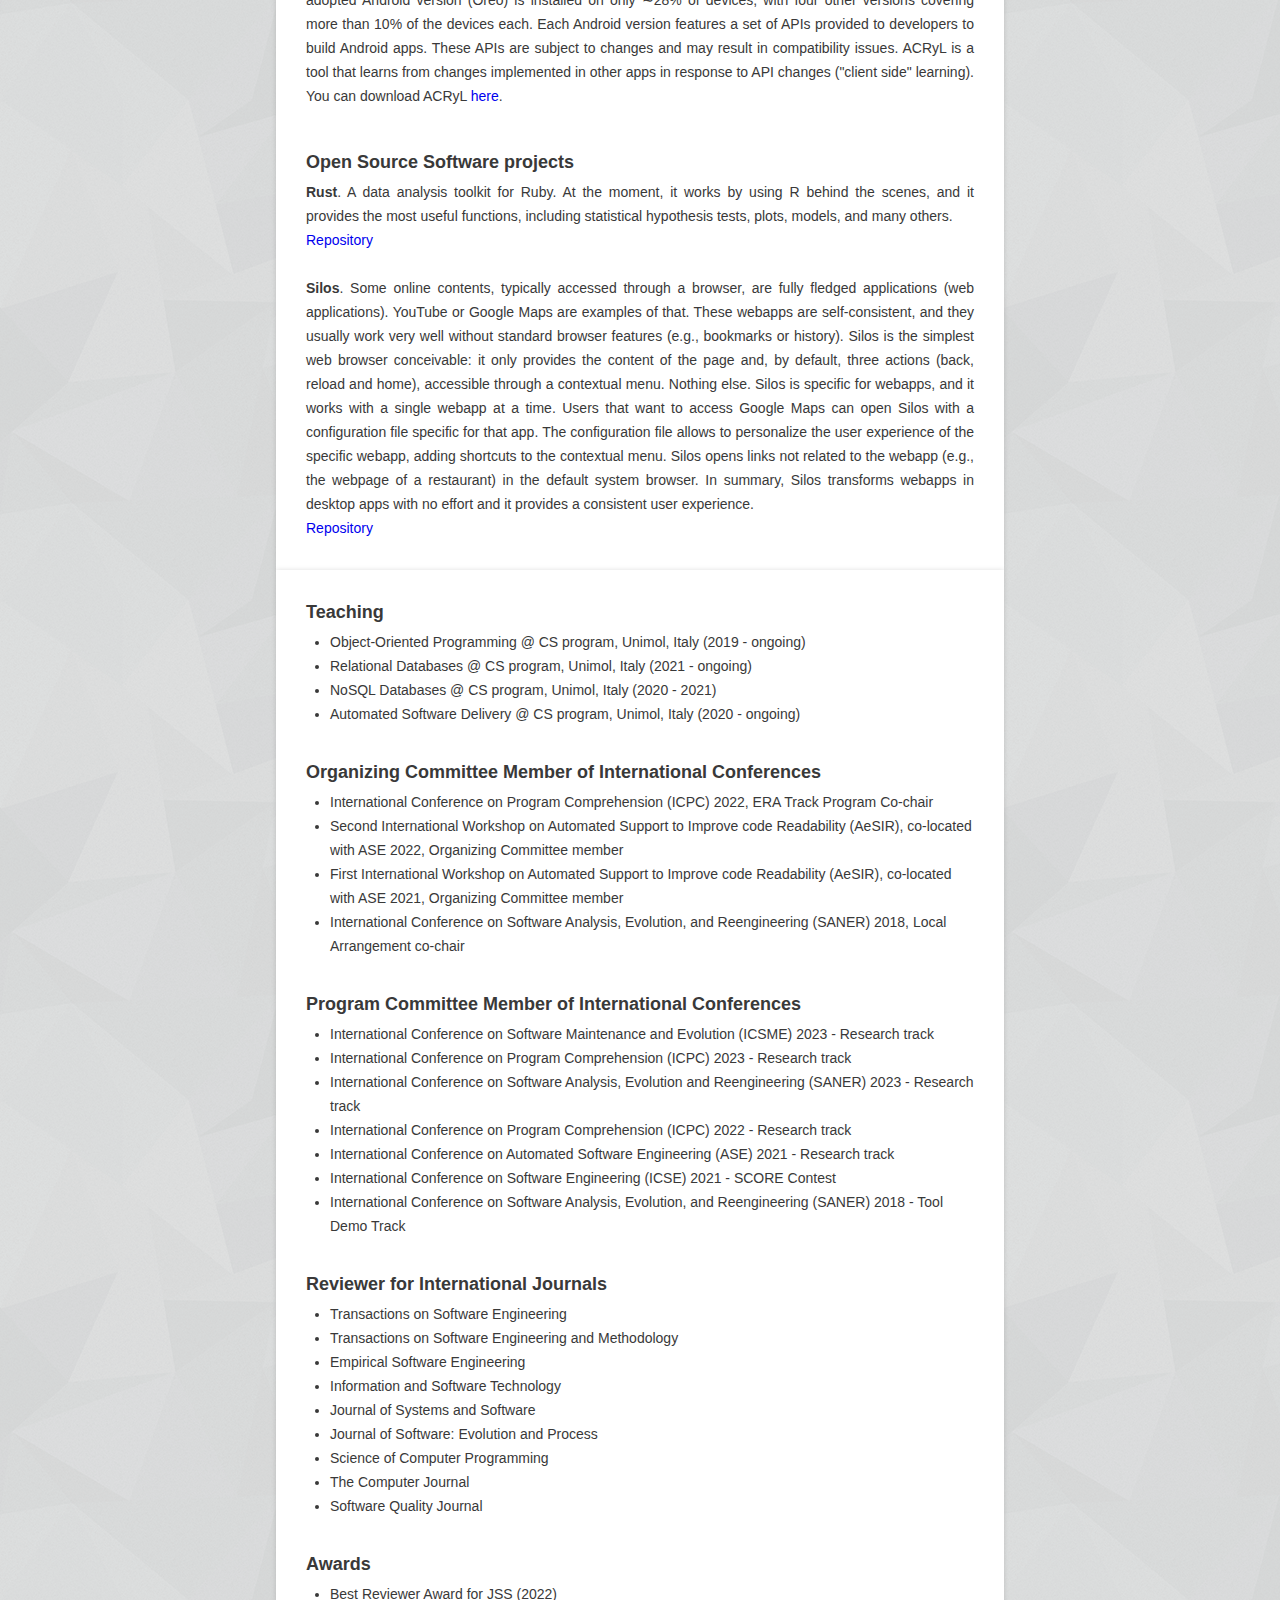
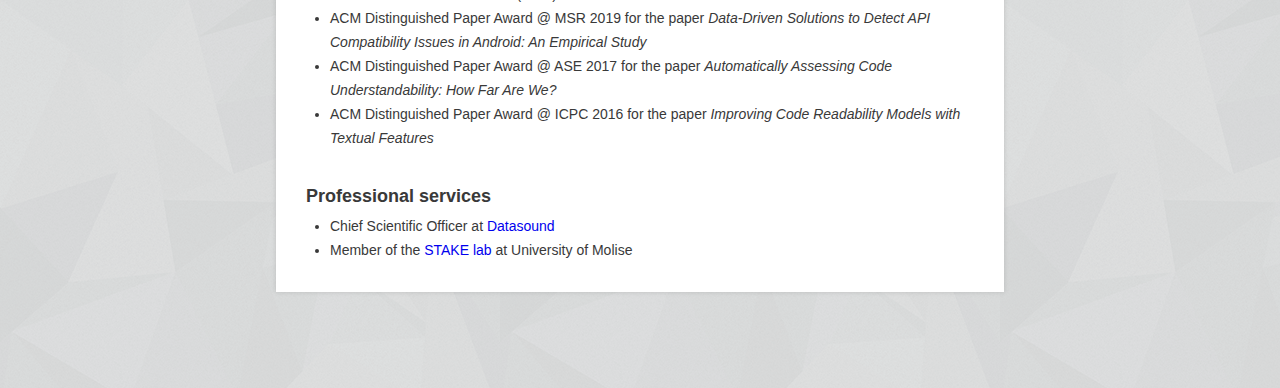
==== commit 159804df: "RTDb" ====
--- a/docs/index.html
+++ b/docs/index.html
@@ -25,7 +25,7 @@
 
     <!-- Title, Description etc (Be gentle, search spiders...) -->
     <title>Simone Scalabrino</title>
-    <meta name="description" content="Research Fellow at the University of Molise, Italy.">
+    <meta name="description" content="Assistant Professor at the University of Molise, Italy.">
     <link rel="shortcut icon" href="favicon.ico">
     <link rel="stylesheet" href="bower_components/components-font-awesome/css/font-awesome.min.css">
 
@@ -152,7 +152,7 @@
         <!-- Name and Title -->
         <hgroup>
             <h1><a href="#">Simone Scalabrino</a></h1>
-            <h2>Research Fellow @ Unimol, Italy</h2>
+            <h2>Assistant Professor @ Unimol, Italy</h2>
         </hgroup>
 
         <!-- Social Icons -->
@@ -204,7 +204,7 @@
         <div id="resume" class="tab black">
 
 <!--             <h2>About Me</h2> -->
-            <p>I am a Research Fellow at the University of Molise, Italy, where I am part of the <a target="_blank" href="https://dibt.unimol.it/labs/stake">STAKE lab</a>. My research interests are in the field of Empirical Software Engineering, and they include Software Maintenance, Testing, and Security. I am also CSO at <a target="_blank" href="https://www.datasound.it">Datasound</a>.</p>
+            <p>I am an Assistant Professor at the University of Molise, Italy, where I am part of the <a target="_blank" href="https://dibt.unimol.it/labs/stake">STAKE lab</a>. My research interests are in the field of Empirical Software Engineering, and they include Software Maintenance, Testing, and Security. I am also CSO at <a target="_blank" href="https://www.datasound.it">Datasound</a>.</p>
 
             <div class="clearfix"></div>
 
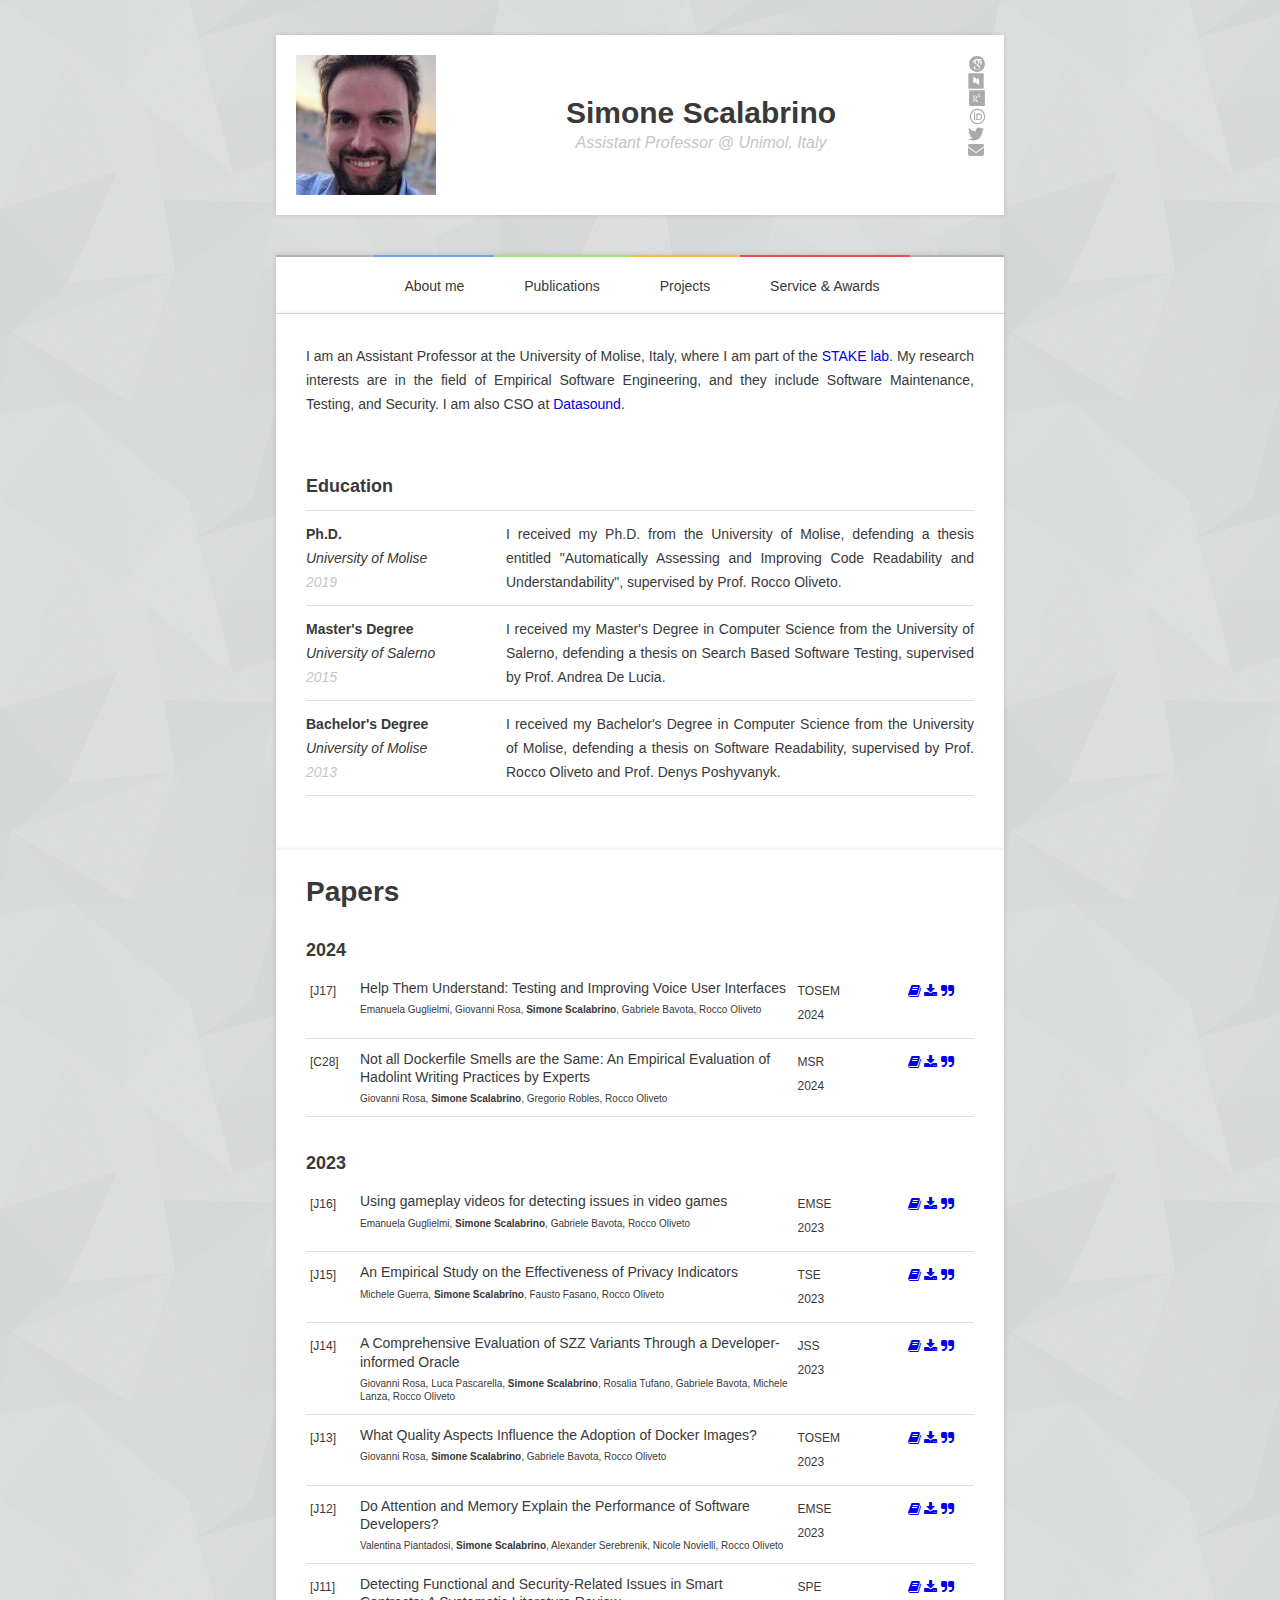
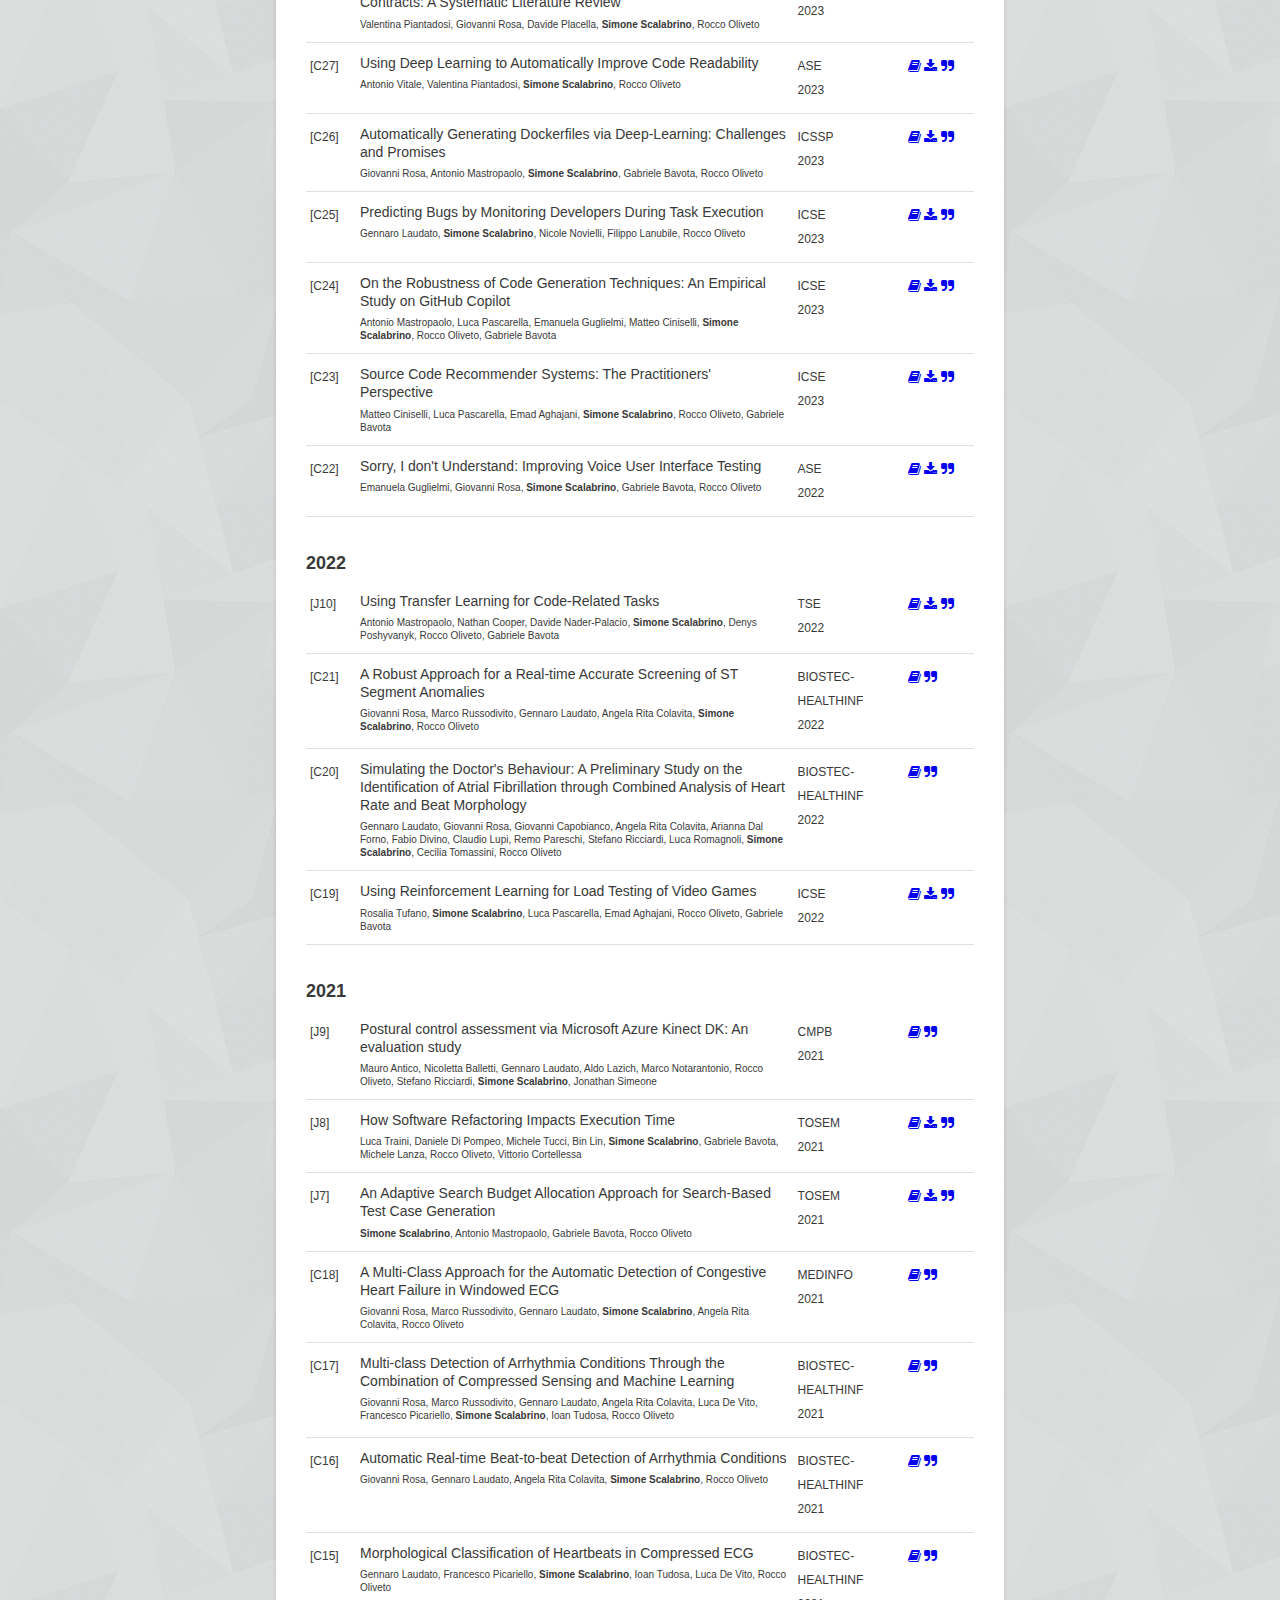
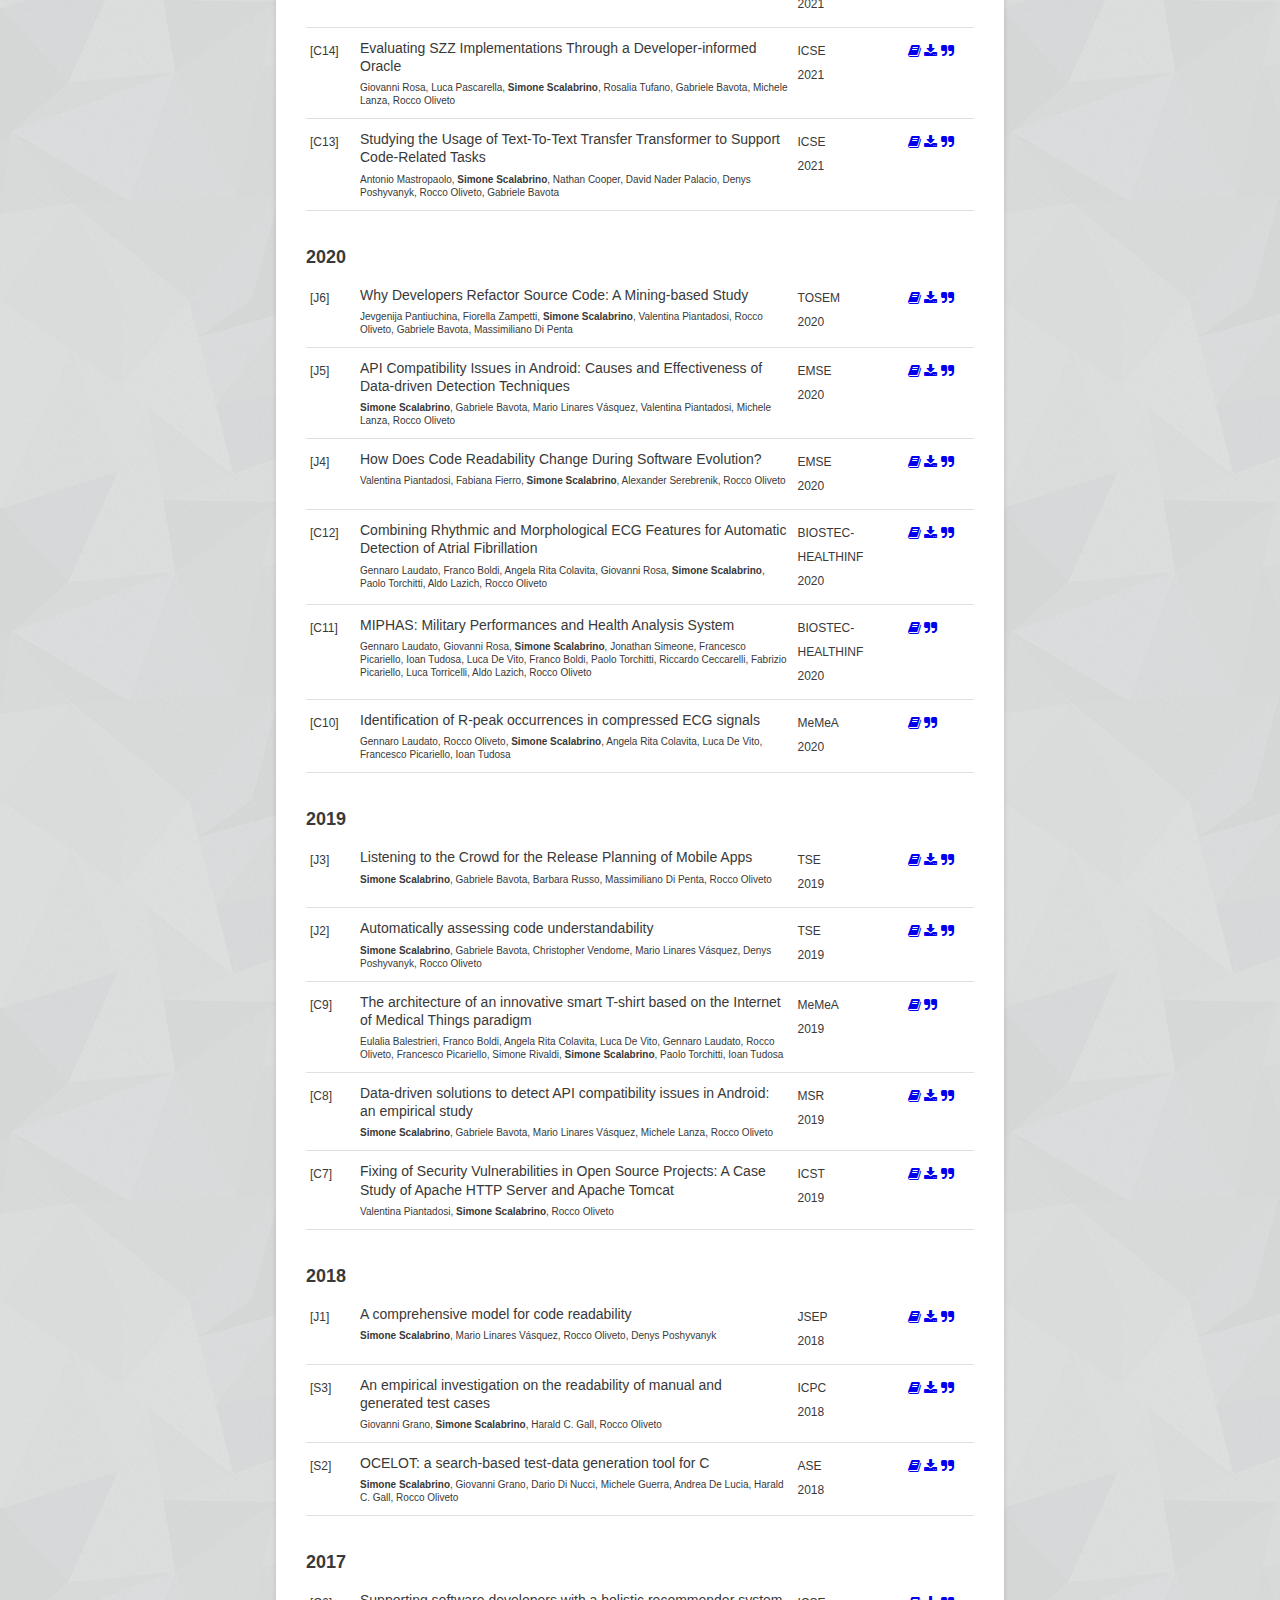
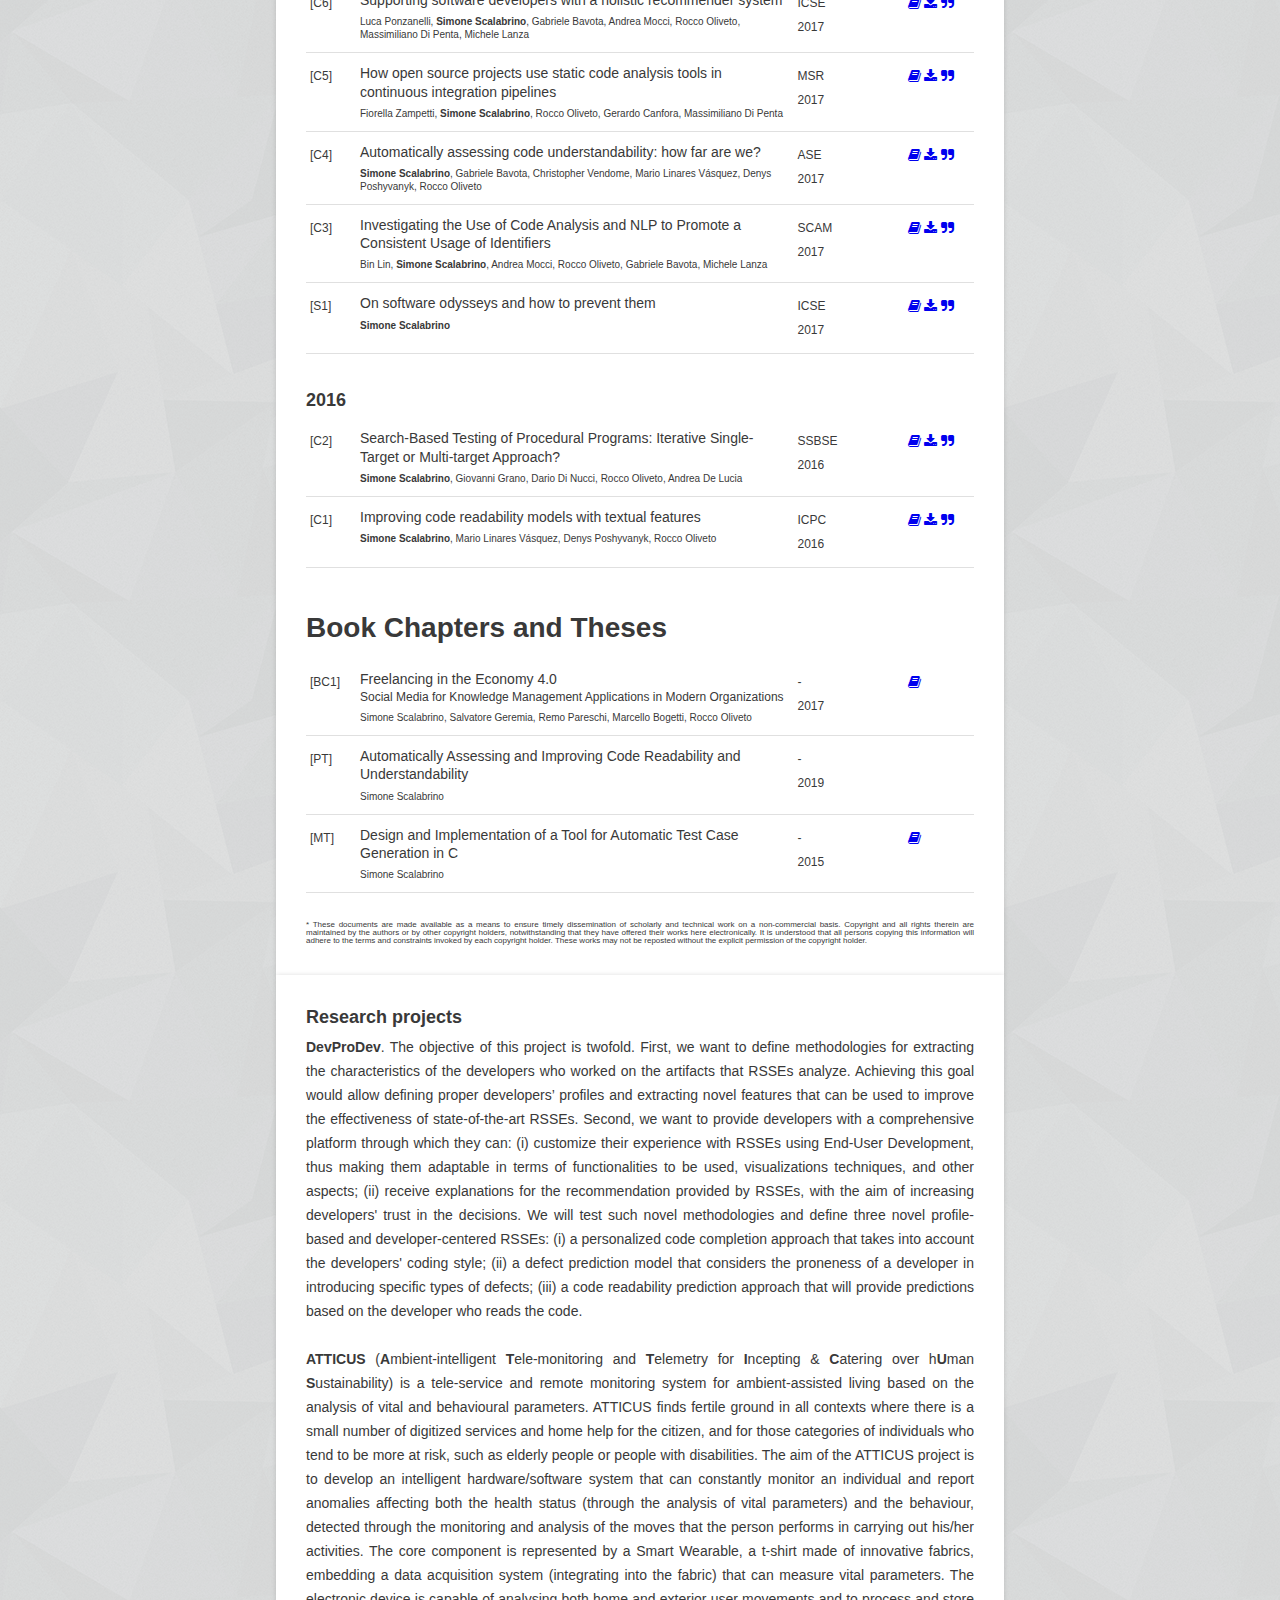
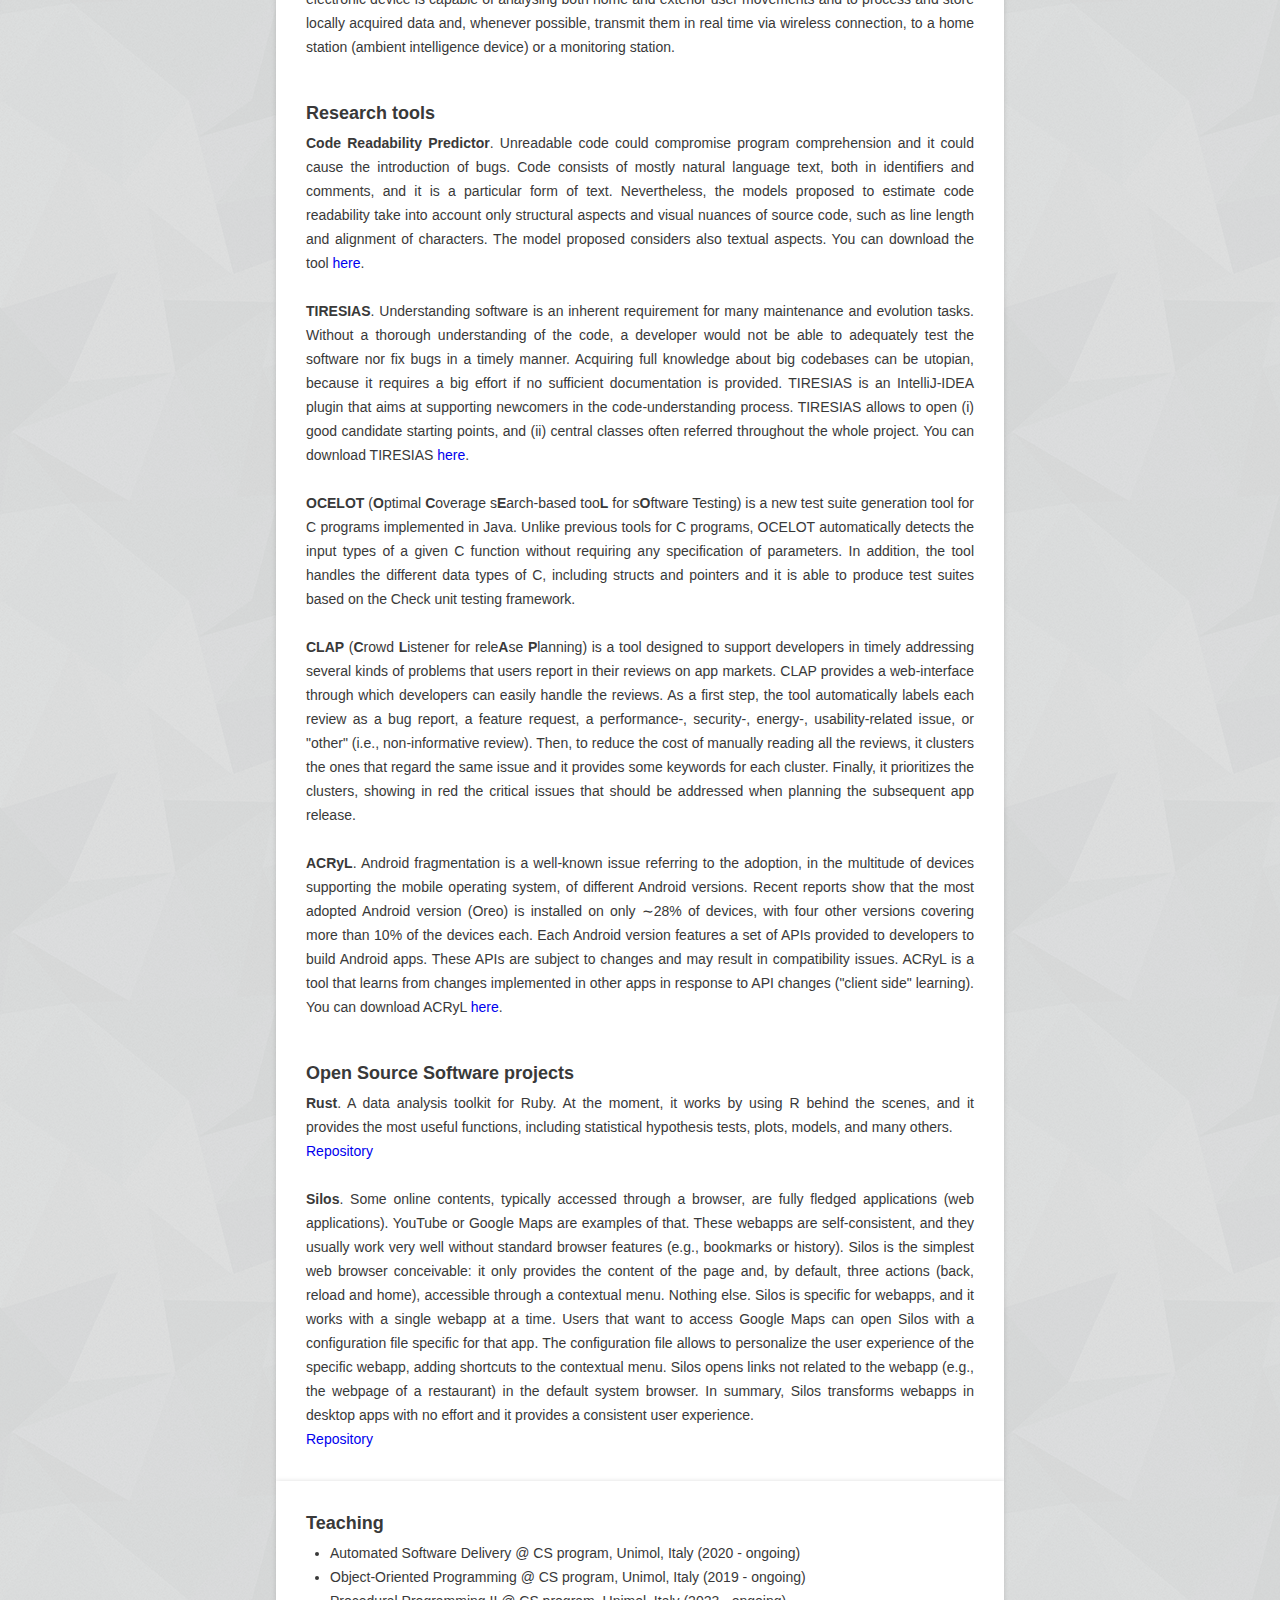
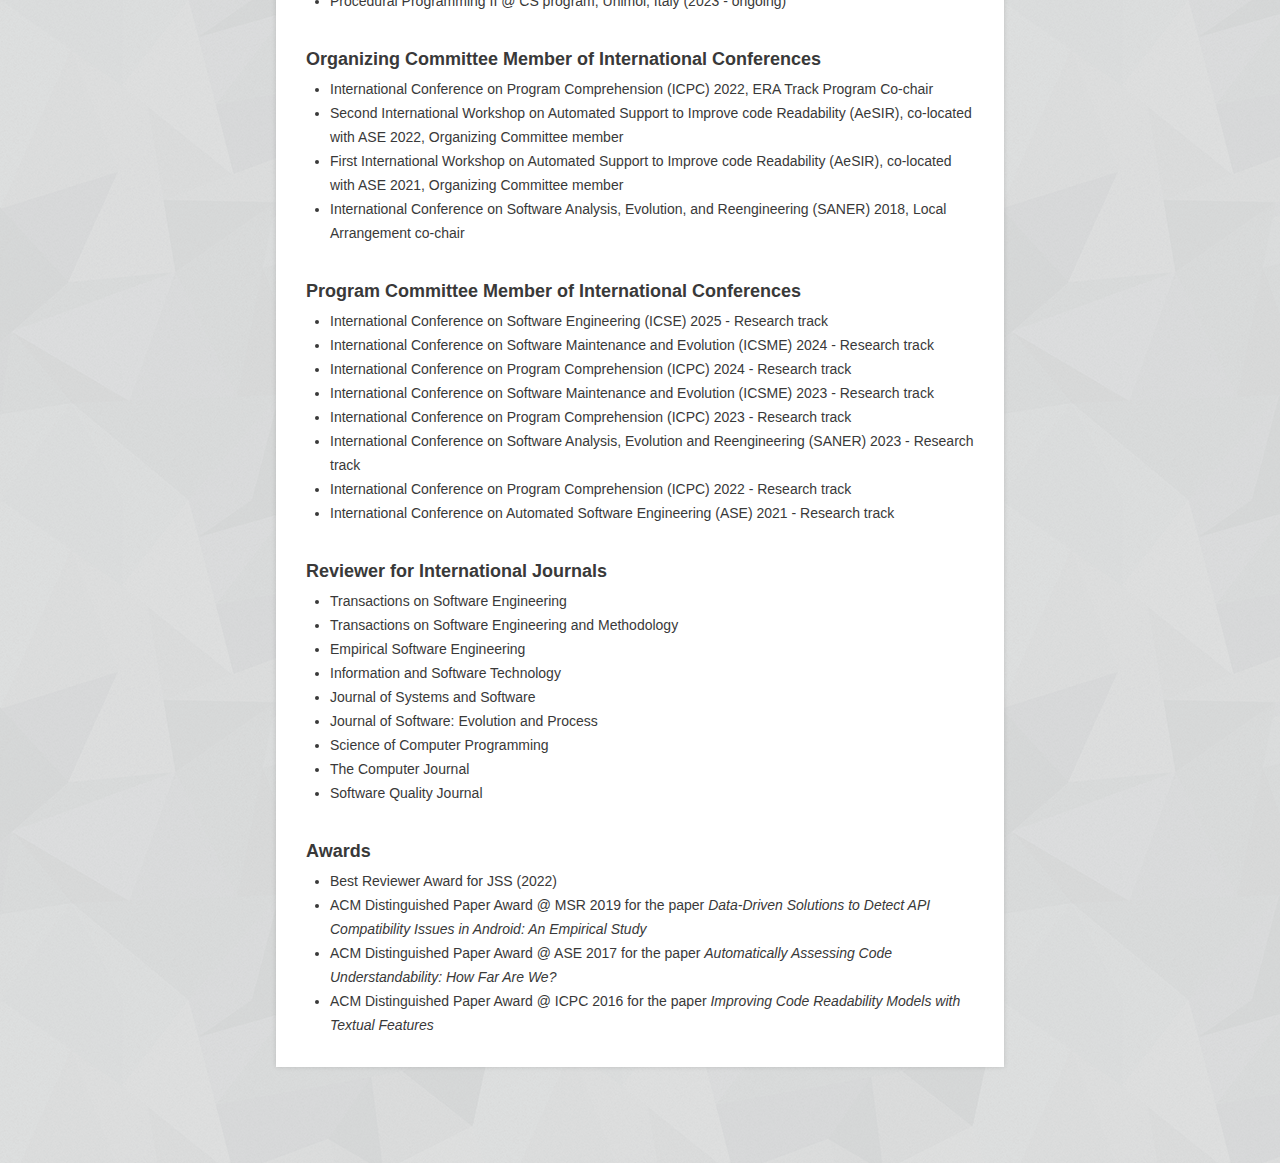
==== commit 78a31219: "Update" ====
--- a/docs/index.html
+++ b/docs/index.html
@@ -193,7 +193,7 @@
                 <li class="blue"><a href="#resume">About me</a></li>
                 <li class="green"><a href="#publications">Publications</a></li>
                 <li class="orange"><a href="#projects">Projects</a></li>
-                <li class="red"><a href="#professional">Professional service & awards</a></li>
+                <li class="red"><a href="#professional">Service & Awards</a></li>
             </ul>
 
         </nav>
@@ -267,8 +267,73 @@
         <!-- ************************************************************ -->
         <div id="publications" class="tab">
 <!--           <h2>Publications</h2> -->
-          
+
+<h1>Papers</h1>          
           <!-- START PUBLICATIONS -->
+
+<h2>2024</h2>
+<div class="publication clearfix">
+    <div class="type" title="Journal paper">[J17]</div>
+
+    <div class="details">
+        <div class="title">Help Them Understand: Testing and Improving Voice User Interfaces</div>
+        <div class="authors">Emanuela Guglielmi, Giovanni Rosa, <b>Simone Scalabrino</b>, Gabriele Bavota, Rocco Oliveto</div>
+    </div>
+
+    <div class="description">
+        <div class="venue">TOSEM</div>
+        <div class="venue">2024</div>
+    </div>
+
+    <div class="download">
+        <a href="https://dx.doi.org/10.1145/3654438" target="_blank"><i class="fa fa-book" aria-hidden="true" title="Go to the publication"></i></a>
+        <a href="files/2024/TOSEM2024HelpThemUnderstand.pdf"><i class="fa fa-download" aria-hidden="true" title="Download preprint"></i></a>
+        <a href="javascript:cite('10.1145_3654438');"><i class="fa fa-quote-right" aria-hidden="true" title="Cite article"></i></a>
+    </div>
+</div>
+
+<div class="publication clearfix">
+    <div class="type" title="Conference paper">[C28]</div>
+
+    <div class="details">
+        <div class="title">Not all Dockerfile Smells are the Same: An Empirical Evaluation of Hadolint Writing Practices by Experts</div>
+        <div class="authors">Giovanni Rosa, <b>Simone Scalabrino</b>, Gregorio Robles, Rocco Oliveto</div>
+    </div>
+
+    <div class="description">
+        <div class="venue">MSR</div>
+        <div class="venue">2024</div>
+    </div>
+
+    <div class="download">
+        <a href="https://dx.doi.org/10.1145/3643991.3644905" target="_blank"><i class="fa fa-book" aria-hidden="true" title="Go to the publication"></i></a>
+        <a href="files/2024/MSR2024NotAllDockerfile.pdf"><i class="fa fa-download" aria-hidden="true" title="Download preprint"></i></a>
+        <a href="javascript:cite('10.1145_3643991.3644905');"><i class="fa fa-quote-right" aria-hidden="true" title="Cite article"></i></a>
+    </div>
+</div>
+
+
+<h2>2023</h2>
+<div class="publication clearfix">
+    <div class="type" title="Journal paper">[J16]</div>
+
+    <div class="details">
+        <div class="title">Using gameplay videos for detecting issues in video games</div>
+        <div class="authors">Emanuela Guglielmi, <b>Simone Scalabrino</b>, Gabriele Bavota, Rocco Oliveto</div>
+    </div>
+
+    <div class="description">
+        <div class="venue">EMSE</div>
+        <div class="venue">2023</div>
+    </div>
+
+    <div class="download">
+        <a href="https://dx.doi.org/10.1007/s10664-023-10365-0" target="_blank"><i class="fa fa-book" aria-hidden="true" title="Go to the publication"></i></a>
+        <a href="files/2023/EMSE2023UsingGameplayVideos.pdf"><i class="fa fa-download" aria-hidden="true" title="Download preprint"></i></a>
+        <a href="javascript:cite('10.1007_s10664-023-10365-0');"><i class="fa fa-quote-right" aria-hidden="true" title="Cite article"></i></a>
+    </div>
+</div>
+
 <div class="publication clearfix">
     <div class="type" title="Journal paper">[J15]</div>
 
@@ -283,9 +348,9 @@
     </div>
 
     <div class="download">
-        
-        
-        
+        <a href="https://dx.doi.org/10.1109/TSE.2023.3308392" target="_blank"><i class="fa fa-book" aria-hidden="true" title="Go to the publication"></i></a>
+        <a href="files/2023/TSE2023AnEmpiricalStudy.pdf"><i class="fa fa-download" aria-hidden="true" title="Download preprint"></i></a>
+        <a href="javascript:cite('10.1109_TSE.2023.3308392');"><i class="fa fa-quote-right" aria-hidden="true" title="Cite article"></i></a>
     </div>
 </div>
 
@@ -323,9 +388,9 @@
     </div>
 
     <div class="download">
-        
+        <a href="https://dx.doi.org/10.1145/3603111" target="_blank"><i class="fa fa-book" aria-hidden="true" title="Go to the publication"></i></a>
         <a href="files/2023/TOSEM2023WhatQualityAspects.pdf"><i class="fa fa-download" aria-hidden="true" title="Download preprint"></i></a>
-        
+        <a href="javascript:cite('10.1145_3603111');"><i class="fa fa-quote-right" aria-hidden="true" title="Cite article"></i></a>
     </div>
 </div>
 
@@ -343,9 +408,9 @@
     </div>
 
     <div class="download">
-        
+        <a href="https://dx.doi.org/10.1007/s10664-023-10316-9" target="_blank"><i class="fa fa-book" aria-hidden="true" title="Go to the publication"></i></a>
         <a href="files/2023/EMSE2023DoAttentionAnd.pdf"><i class="fa fa-download" aria-hidden="true" title="Download preprint"></i></a>
-        
+        <a href="javascript:cite('10.1007_s10664-023-10316-9');"><i class="fa fa-quote-right" aria-hidden="true" title="Cite article"></i></a>
     </div>
 </div>
 
@@ -370,6 +435,128 @@
 </div>
 
 <div class="publication clearfix">
+    <div class="type" title="Conference paper">[C27]</div>
+
+    <div class="details">
+        <div class="title">Using Deep Learning to Automatically Improve Code Readability</div>
+        <div class="authors">Antonio Vitale, Valentina Piantadosi, <b>Simone Scalabrino</b>, Rocco Oliveto</div>
+    </div>
+
+    <div class="description">
+        <div class="venue">ASE</div>
+        <div class="venue">2023</div>
+    </div>
+
+    <div class="download">
+        <a href="https://dx.doi.org/10.1109/ASE56229.2023.00112" target="_blank"><i class="fa fa-book" aria-hidden="true" title="Go to the publication"></i></a>
+        <a href="files/2023/ASE2023UsingDeepLearning.pdf"><i class="fa fa-download" aria-hidden="true" title="Download preprint"></i></a>
+        <a href="javascript:cite('10.1109_ASE56229.2023.00112');"><i class="fa fa-quote-right" aria-hidden="true" title="Cite article"></i></a>
+    </div>
+</div>
+
+<div class="publication clearfix">
+    <div class="type" title="Conference paper">[C26]</div>
+
+    <div class="details">
+        <div class="title">Automatically Generating Dockerfiles via Deep-Learning: Challenges and Promises</div>
+        <div class="authors">Giovanni Rosa, Antonio Mastropaolo, <b>Simone Scalabrino</b>, Gabriele Bavota, Rocco Oliveto</div>
+    </div>
+
+    <div class="description">
+        <div class="venue">ICSSP</div>
+        <div class="venue">2023</div>
+    </div>
+
+    <div class="download">
+        <a href="https://dx.doi.org/10.1109/ICSSP59042.2023.00011" target="_blank"><i class="fa fa-book" aria-hidden="true" title="Go to the publication"></i></a>
+        <a href="files/2023/ICSSP2023AutomaticallyGeneratingDockerfiles.pdf"><i class="fa fa-download" aria-hidden="true" title="Download preprint"></i></a>
+        <a href="javascript:cite('10.1109_ICSSP59042.2023.00011');"><i class="fa fa-quote-right" aria-hidden="true" title="Cite article"></i></a>
+    </div>
+</div>
+
+<div class="publication clearfix">
+    <div class="type" title="Conference paper">[C25]</div>
+
+    <div class="details">
+        <div class="title">Predicting Bugs by Monitoring Developers During Task Execution</div>
+        <div class="authors">Gennaro Laudato, <b>Simone Scalabrino</b>, Nicole Novielli, Filippo Lanubile, Rocco Oliveto</div>
+    </div>
+
+    <div class="description">
+        <div class="venue">ICSE</div>
+        <div class="venue">2023</div>
+    </div>
+
+    <div class="download">
+        <a href="https://dx.doi.org/10.1109/ICSE48619.2023.00100" target="_blank"><i class="fa fa-book" aria-hidden="true" title="Go to the publication"></i></a>
+        <a href="files/2023/ICSE2023PredictingBugsBy.pdf"><i class="fa fa-download" aria-hidden="true" title="Download preprint"></i></a>
+        <a href="javascript:cite('10.1109_ICSE48619.2023.00100');"><i class="fa fa-quote-right" aria-hidden="true" title="Cite article"></i></a>
+    </div>
+</div>
+
+<div class="publication clearfix">
+    <div class="type" title="Conference paper">[C24]</div>
+
+    <div class="details">
+        <div class="title">On the Robustness of Code Generation Techniques: An Empirical Study on GitHub Copilot</div>
+        <div class="authors">Antonio Mastropaolo, Luca Pascarella, Emanuela Guglielmi, Matteo Ciniselli, <b>Simone Scalabrino</b>, Rocco Oliveto, Gabriele Bavota</div>
+    </div>
+
+    <div class="description">
+        <div class="venue">ICSE</div>
+        <div class="venue">2023</div>
+    </div>
+
+    <div class="download">
+        <a href="https://dx.doi.org/10.1109/ICSE48619.2023.00181" target="_blank"><i class="fa fa-book" aria-hidden="true" title="Go to the publication"></i></a>
+        <a href="files/2023/ICSE2023OnTheRobustness.pdf"><i class="fa fa-download" aria-hidden="true" title="Download preprint"></i></a>
+        <a href="javascript:cite('10.1109_ICSE48619.2023.00181');"><i class="fa fa-quote-right" aria-hidden="true" title="Cite article"></i></a>
+    </div>
+</div>
+
+<div class="publication clearfix">
+    <div class="type" title="Conference paper">[C23]</div>
+
+    <div class="details">
+        <div class="title">Source Code Recommender Systems: The Practitioners' Perspective</div>
+        <div class="authors">Matteo Ciniselli, Luca Pascarella, Emad Aghajani, <b>Simone Scalabrino</b>, Rocco Oliveto, Gabriele Bavota</div>
+    </div>
+
+    <div class="description">
+        <div class="venue">ICSE</div>
+        <div class="venue">2023</div>
+    </div>
+
+    <div class="download">
+        <a href="https://dx.doi.org/10.1109/ICSE48619.2023.00182" target="_blank"><i class="fa fa-book" aria-hidden="true" title="Go to the publication"></i></a>
+        <a href="files/2023/ICSE2023SourceCodeRecommender.pdf"><i class="fa fa-download" aria-hidden="true" title="Download preprint"></i></a>
+        <a href="javascript:cite('10.1109_ICSE48619.2023.00182');"><i class="fa fa-quote-right" aria-hidden="true" title="Cite article"></i></a>
+    </div>
+</div>
+
+<div class="publication clearfix">
+    <div class="type" title="Conference paper">[C22]</div>
+
+    <div class="details">
+        <div class="title">Sorry, I don't Understand: Improving Voice User Interface Testing</div>
+        <div class="authors">Emanuela Guglielmi, Giovanni Rosa, <b>Simone Scalabrino</b>, Gabriele Bavota, Rocco Oliveto</div>
+    </div>
+
+    <div class="description">
+        <div class="venue">ASE</div>
+        <div class="venue">2022</div>
+    </div>
+
+    <div class="download">
+        <a href="https://dx.doi.org/10.1145/3551349.3556934" target="_blank"><i class="fa fa-book" aria-hidden="true" title="Go to the publication"></i></a>
+        <a href="files/2022/ASE2022SorryIDon.pdf"><i class="fa fa-download" aria-hidden="true" title="Download preprint"></i></a>
+        <a href="javascript:cite('10.1145_3551349.3556934');"><i class="fa fa-quote-right" aria-hidden="true" title="Cite article"></i></a>
+    </div>
+</div>
+
+
+<h2>2022</h2>
+<div class="publication clearfix">
     <div class="type" title="Journal paper">[J10]</div>
 
     <div class="details">
@@ -390,6 +577,68 @@
 </div>
 
 <div class="publication clearfix">
+    <div class="type" title="Conference paper">[C21]</div>
+
+    <div class="details">
+        <div class="title">A Robust Approach for a Real-time Accurate Screening of ST Segment Anomalies</div>
+        <div class="authors">Giovanni Rosa, Marco Russodivito, Gennaro Laudato, Angela Rita Colavita, <b>Simone Scalabrino</b>, Rocco Oliveto</div>
+    </div>
+
+    <div class="description">
+        <div class="venue">BIOSTEC-HEALTHINF</div>
+        <div class="venue">2022</div>
+    </div>
+
+    <div class="download">
+        <a href="https://dx.doi.org/10.5220/0010824000003123" target="_blank"><i class="fa fa-book" aria-hidden="true" title="Go to the publication"></i></a>
+        
+        <a href="javascript:cite('10.5220_0010824000003123');"><i class="fa fa-quote-right" aria-hidden="true" title="Cite article"></i></a>
+    </div>
+</div>
+
+<div class="publication clearfix">
+    <div class="type" title="Conference paper">[C20]</div>
+
+    <div class="details">
+        <div class="title">Simulating the Doctor's Behaviour: A Preliminary Study on the Identification of Atrial Fibrillation through Combined Analysis of Heart Rate and Beat Morphology</div>
+        <div class="authors">Gennaro Laudato, Giovanni Rosa, Giovanni Capobianco, Angela Rita Colavita, Arianna Dal Forno, Fabio Divino, Claudio Lupi, Remo Pareschi, Stefano Ricciardi, Luca Romagnoli, <b>Simone Scalabrino</b>, Cecilia Tomassini, Rocco Oliveto</div>
+    </div>
+
+    <div class="description">
+        <div class="venue">BIOSTEC-HEALTHINF</div>
+        <div class="venue">2022</div>
+    </div>
+
+    <div class="download">
+        <a href="https://dx.doi.org/10.5220/0010823900003123" target="_blank"><i class="fa fa-book" aria-hidden="true" title="Go to the publication"></i></a>
+        
+        <a href="javascript:cite('10.5220_0010823900003123');"><i class="fa fa-quote-right" aria-hidden="true" title="Cite article"></i></a>
+    </div>
+</div>
+
+<div class="publication clearfix">
+    <div class="type" title="Conference paper">[C19]</div>
+
+    <div class="details">
+        <div class="title">Using Reinforcement Learning for Load Testing of Video Games</div>
+        <div class="authors">Rosalia Tufano, <b>Simone Scalabrino</b>, Luca Pascarella, Emad Aghajani, Rocco Oliveto, Gabriele Bavota</div>
+    </div>
+
+    <div class="description">
+        <div class="venue">ICSE</div>
+        <div class="venue">2022</div>
+    </div>
+
+    <div class="download">
+        <a href="https://dx.doi.org/10.1145/3510003.3510625" target="_blank"><i class="fa fa-book" aria-hidden="true" title="Go to the publication"></i></a>
+        <a href="files/2022/ICSE2022UsingReinforcementLearning.pdf"><i class="fa fa-download" aria-hidden="true" title="Download preprint"></i></a>
+        <a href="javascript:cite('10.1145_3510003.3510625');"><i class="fa fa-quote-right" aria-hidden="true" title="Cite article"></i></a>
+    </div>
+</div>
+
+
+<h2>2021</h2>
+<div class="publication clearfix">
     <div class="type" title="Journal paper">[J9]</div>
 
     <div class="details">
@@ -450,6 +699,128 @@
 </div>
 
 <div class="publication clearfix">
+    <div class="type" title="Conference paper">[C18]</div>
+
+    <div class="details">
+        <div class="title">A Multi-Class Approach for the Automatic Detection of Congestive Heart Failure in Windowed ECG</div>
+        <div class="authors">Giovanni Rosa, Marco Russodivito, Gennaro Laudato, <b>Simone Scalabrino</b>, Angela Rita Colavita, Rocco Oliveto</div>
+    </div>
+
+    <div class="description">
+        <div class="venue">MEDINFO</div>
+        <div class="venue">2021</div>
+    </div>
+
+    <div class="download">
+        <a href="https://dx.doi.org/10.3233/SHTI220158" target="_blank"><i class="fa fa-book" aria-hidden="true" title="Go to the publication"></i></a>
+        
+        <a href="javascript:cite('10.3233_SHTI220158');"><i class="fa fa-quote-right" aria-hidden="true" title="Cite article"></i></a>
+    </div>
+</div>
+
+<div class="publication clearfix">
+    <div class="type" title="Conference paper">[C17]</div>
+
+    <div class="details">
+        <div class="title">Multi-class Detection of Arrhythmia Conditions Through the Combination of Compressed Sensing and Machine Learning</div>
+        <div class="authors">Giovanni Rosa, Marco Russodivito, Gennaro Laudato, Angela Rita Colavita, Luca De Vito, Francesco Picariello, <b>Simone Scalabrino</b>, Ioan Tudosa, Rocco Oliveto</div>
+    </div>
+
+    <div class="description">
+        <div class="venue">BIOSTEC-HEALTHINF</div>
+        <div class="venue">2021</div>
+    </div>
+
+    <div class="download">
+        <a href="https://dx.doi.org/10.1007/978-3-031-20664-1\_12" target="_blank"><i class="fa fa-book" aria-hidden="true" title="Go to the publication"></i></a>
+        
+        <a href="javascript:cite('10.1007_978-3-031-20664-1__12');"><i class="fa fa-quote-right" aria-hidden="true" title="Cite article"></i></a>
+    </div>
+</div>
+
+<div class="publication clearfix">
+    <div class="type" title="Conference paper">[C16]</div>
+
+    <div class="details">
+        <div class="title">Automatic Real-time Beat-to-beat Detection of Arrhythmia Conditions</div>
+        <div class="authors">Giovanni Rosa, Gennaro Laudato, Angela Rita Colavita, <b>Simone Scalabrino</b>, Rocco Oliveto</div>
+    </div>
+
+    <div class="description">
+        <div class="venue">BIOSTEC-HEALTHINF</div>
+        <div class="venue">2021</div>
+    </div>
+
+    <div class="download">
+        <a href="https://dx.doi.org/10.5220/0010267902120222" target="_blank"><i class="fa fa-book" aria-hidden="true" title="Go to the publication"></i></a>
+        
+        <a href="javascript:cite('10.5220_0010267902120222');"><i class="fa fa-quote-right" aria-hidden="true" title="Cite article"></i></a>
+    </div>
+</div>
+
+<div class="publication clearfix">
+    <div class="type" title="Conference paper">[C15]</div>
+
+    <div class="details">
+        <div class="title">Morphological Classification of Heartbeats in Compressed ECG</div>
+        <div class="authors">Gennaro Laudato, Francesco Picariello, <b>Simone Scalabrino</b>, Ioan Tudosa, Luca De Vito, Rocco Oliveto</div>
+    </div>
+
+    <div class="description">
+        <div class="venue">BIOSTEC-HEALTHINF</div>
+        <div class="venue">2021</div>
+    </div>
+
+    <div class="download">
+        <a href="https://dx.doi.org/10.5220/0010236003860393" target="_blank"><i class="fa fa-book" aria-hidden="true" title="Go to the publication"></i></a>
+        
+        <a href="javascript:cite('10.5220_0010236003860393');"><i class="fa fa-quote-right" aria-hidden="true" title="Cite article"></i></a>
+    </div>
+</div>
+
+<div class="publication clearfix">
+    <div class="type" title="Conference paper">[C14]</div>
+
+    <div class="details">
+        <div class="title">Evaluating SZZ Implementations Through a Developer-informed Oracle</div>
+        <div class="authors">Giovanni Rosa, Luca Pascarella, <b>Simone Scalabrino</b>, Rosalia Tufano, Gabriele Bavota, Michele Lanza, Rocco Oliveto</div>
+    </div>
+
+    <div class="description">
+        <div class="venue">ICSE</div>
+        <div class="venue">2021</div>
+    </div>
+
+    <div class="download">
+        <a href="https://dx.doi.org/10.1109/ICSE43902.2021.00049" target="_blank"><i class="fa fa-book" aria-hidden="true" title="Go to the publication"></i></a>
+        <a href="files/2021/ICSE2021EvaluatingSzzImplementations.pdf"><i class="fa fa-download" aria-hidden="true" title="Download preprint"></i></a>
+        <a href="javascript:cite('10.1109_ICSE43902.2021.00049');"><i class="fa fa-quote-right" aria-hidden="true" title="Cite article"></i></a>
+    </div>
+</div>
+
+<div class="publication clearfix">
+    <div class="type" title="Conference paper">[C13]</div>
+
+    <div class="details">
+        <div class="title">Studying the Usage of Text-To-Text Transfer Transformer to Support Code-Related Tasks</div>
+        <div class="authors">Antonio Mastropaolo, <b>Simone Scalabrino</b>, Nathan Cooper, David Nader Palacio, Denys Poshyvanyk, Rocco Oliveto, Gabriele Bavota</div>
+    </div>
+
+    <div class="description">
+        <div class="venue">ICSE</div>
+        <div class="venue">2021</div>
+    </div>
+
+    <div class="download">
+        <a href="https://dx.doi.org/10.1109/ICSE43902.2021.00041" target="_blank"><i class="fa fa-book" aria-hidden="true" title="Go to the publication"></i></a>
+        <a href="files/2021/ICSE2021StudyingTheUsage.pdf"><i class="fa fa-download" aria-hidden="true" title="Download preprint"></i></a>
+        <a href="javascript:cite('10.1109_ICSE43902.2021.00041');"><i class="fa fa-quote-right" aria-hidden="true" title="Cite article"></i></a>
+    </div>
+</div>
+
+
+<h2>2020</h2>
+<div class="publication clearfix">
     <div class="type" title="Journal paper">[J6]</div>
 
     <div class="details">
@@ -510,6 +881,68 @@
 </div>
 
 <div class="publication clearfix">
+    <div class="type" title="Conference paper">[C12]</div>
+
+    <div class="details">
+        <div class="title">Combining Rhythmic and Morphological ECG Features for Automatic Detection of Atrial Fibrillation</div>
+        <div class="authors">Gennaro Laudato, Franco Boldi, Angela Rita Colavita, Giovanni Rosa, <b>Simone Scalabrino</b>, Paolo Torchitti, Aldo Lazich, Rocco Oliveto</div>
+    </div>
+
+    <div class="description">
+        <div class="venue">BIOSTEC-HEALTHINF</div>
+        <div class="venue">2020</div>
+    </div>
+
+    <div class="download">
+        <a href="https://dx.doi.org/10.5220/0008982301560165" target="_blank"><i class="fa fa-book" aria-hidden="true" title="Go to the publication"></i></a>
+        <a href="files/2020/BIOSTEC-HEALTHINF2020CombiningRhythmicAnd.pdf"><i class="fa fa-download" aria-hidden="true" title="Download preprint"></i></a>
+        <a href="javascript:cite('10.5220_0008982301560165');"><i class="fa fa-quote-right" aria-hidden="true" title="Cite article"></i></a>
+    </div>
+</div>
+
+<div class="publication clearfix">
+    <div class="type" title="Conference paper">[C11]</div>
+
+    <div class="details">
+        <div class="title">MIPHAS: Military Performances and Health Analysis System</div>
+        <div class="authors">Gennaro Laudato, Giovanni Rosa, <b>Simone Scalabrino</b>, Jonathan Simeone, Francesco Picariello, Ioan Tudosa, Luca De Vito, Franco Boldi, Paolo Torchitti, Riccardo Ceccarelli, Fabrizio Picariello, Luca Torricelli, Aldo Lazich, Rocco Oliveto</div>
+    </div>
+
+    <div class="description">
+        <div class="venue">BIOSTEC-HEALTHINF</div>
+        <div class="venue">2020</div>
+    </div>
+
+    <div class="download">
+        <a href="https://dx.doi.org/10.5220/0008989401980207" target="_blank"><i class="fa fa-book" aria-hidden="true" title="Go to the publication"></i></a>
+        
+        <a href="javascript:cite('10.5220_0008989401980207');"><i class="fa fa-quote-right" aria-hidden="true" title="Cite article"></i></a>
+    </div>
+</div>
+
+<div class="publication clearfix">
+    <div class="type" title="Conference paper">[C10]</div>
+
+    <div class="details">
+        <div class="title">Identification of R-peak occurrences in compressed ECG signals</div>
+        <div class="authors">Gennaro Laudato, Rocco Oliveto, <b>Simone Scalabrino</b>, Angela Rita Colavita, Luca De Vito, Francesco Picariello, Ioan Tudosa</div>
+    </div>
+
+    <div class="description">
+        <div class="venue">MeMeA</div>
+        <div class="venue">2020</div>
+    </div>
+
+    <div class="download">
+        <a href="https://dx.doi.org/10.1109/MeMeA49120.2020.9137207" target="_blank"><i class="fa fa-book" aria-hidden="true" title="Go to the publication"></i></a>
+        
+        <a href="javascript:cite('10.1109_MeMeA49120.2020.9137207');"><i class="fa fa-quote-right" aria-hidden="true" title="Cite article"></i></a>
+    </div>
+</div>
+
+
+<h2>2019</h2>
+<div class="publication clearfix">
     <div class="type" title="Journal paper">[J3]</div>
 
     <div class="details">
@@ -550,6 +983,68 @@
 </div>
 
 <div class="publication clearfix">
+    <div class="type" title="Conference paper">[C9]</div>
+
+    <div class="details">
+        <div class="title">The architecture of an innovative smart T-shirt based on the Internet of Medical Things paradigm</div>
+        <div class="authors">Eulalia Balestrieri, Franco Boldi, Angela Rita Colavita, Luca De Vito, Gennaro Laudato, Rocco Oliveto, Francesco Picariello, Simone Rivaldi, <b>Simone Scalabrino</b>, Paolo Torchitti, Ioan Tudosa</div>
+    </div>
+
+    <div class="description">
+        <div class="venue">MeMeA</div>
+        <div class="venue">2019</div>
+    </div>
+
+    <div class="download">
+        <a href="https://dx.doi.org/10.1109/MeMeA.2019.8802143" target="_blank"><i class="fa fa-book" aria-hidden="true" title="Go to the publication"></i></a>
+        
+        <a href="javascript:cite('10.1109_MeMeA.2019.8802143');"><i class="fa fa-quote-right" aria-hidden="true" title="Cite article"></i></a>
+    </div>
+</div>
+
+<div class="publication clearfix">
+    <div class="type" title="Conference paper">[C8]</div>
+
+    <div class="details">
+        <div class="title">Data-driven solutions to detect API compatibility issues in Android: an empirical study</div>
+        <div class="authors"><b>Simone Scalabrino</b>, Gabriele Bavota, Mario Linares Vásquez, Michele Lanza, Rocco Oliveto</div>
+    </div>
+
+    <div class="description">
+        <div class="venue">MSR</div>
+        <div class="venue">2019</div>
+    </div>
+
+    <div class="download">
+        <a href="https://dx.doi.org/10.1109/MSR.2019.00055" target="_blank"><i class="fa fa-book" aria-hidden="true" title="Go to the publication"></i></a>
+        <a href="files/2019/MSR2019DataDrivenSolutions.pdf"><i class="fa fa-download" aria-hidden="true" title="Download preprint"></i></a>
+        <a href="javascript:cite('10.1109_MSR.2019.00055');"><i class="fa fa-quote-right" aria-hidden="true" title="Cite article"></i></a>
+    </div>
+</div>
+
+<div class="publication clearfix">
+    <div class="type" title="Conference paper">[C7]</div>
+
+    <div class="details">
+        <div class="title">Fixing of Security Vulnerabilities in Open Source Projects: A Case Study of Apache HTTP Server and Apache Tomcat</div>
+        <div class="authors">Valentina Piantadosi, <b>Simone Scalabrino</b>, Rocco Oliveto</div>
+    </div>
+
+    <div class="description">
+        <div class="venue">ICST</div>
+        <div class="venue">2019</div>
+    </div>
+
+    <div class="download">
+        <a href="https://dx.doi.org/10.1109/ICST.2019.00017" target="_blank"><i class="fa fa-book" aria-hidden="true" title="Go to the publication"></i></a>
+        <a href="files/2019/ICST2019FixingOfSecurity.pdf"><i class="fa fa-download" aria-hidden="true" title="Download preprint"></i></a>
+        <a href="javascript:cite('10.1109_ICST.2019.00017');"><i class="fa fa-quote-right" aria-hidden="true" title="Cite article"></i></a>
+    </div>
+</div>
+
+
+<h2>2018</h2>
+<div class="publication clearfix">
     <div class="type" title="Journal paper">[J1]</div>
 
     <div class="details">
@@ -570,427 +1065,7 @@
 </div>
 
 <div class="publication clearfix">
-    <div class="type" title="Conference paper">[C30]</div>
-
-    <div class="details">
-        <div class="title">Using Deep Learning to Automatically Improve Code Readability</div>
-        <div class="authors">Antonio Vitale, Valentina Piantadosi, <b>Simone Scalabrino</b>, Rocco Oliveto</div>
-    </div>
-
-    <div class="description">
-        <div class="venue">ASE</div>
-        <div class="venue">2023</div>
-    </div>
-
-    <div class="download">
-        
-        <a href="files/2023/ASE2023UsingDeepLearning.pdf"><i class="fa fa-download" aria-hidden="true" title="Download preprint"></i></a>
-        
-    </div>
-</div>
-
-<div class="publication clearfix">
-    <div class="type" title="Conference paper">[C29]</div>
-
-    <div class="details">
-        <div class="title">Automatically Generating Dockerfiles via Deep-Learning: Challenges and Promises</div>
-        <div class="authors">Giovanni Rosa, Antonio Mastropaolo, <b>Simone Scalabrino</b>, Gabriele Bavota, Rocco Oliveto</div>
-    </div>
-
-    <div class="description">
-        <div class="venue">ICSSP</div>
-        <div class="venue">2023</div>
-    </div>
-
-    <div class="download">
-        <a href="https://dx.doi.org/10.1109/ICSSP59042.2023.00011" target="_blank"><i class="fa fa-book" aria-hidden="true" title="Go to the publication"></i></a>
-        <a href="files/2023/ICSSP2023AutomaticallyGeneratingDockerfiles.pdf"><i class="fa fa-download" aria-hidden="true" title="Download preprint"></i></a>
-        <a href="javascript:cite('10.1109_ICSSP59042.2023.00011');"><i class="fa fa-quote-right" aria-hidden="true" title="Cite article"></i></a>
-    </div>
-</div>
-
-<div class="publication clearfix">
-    <div class="type" title="Conference paper">[C28]</div>
-
-    <div class="details">
-        <div class="title">Predicting Bugs by Monitoring Developers During Task Execution</div>
-        <div class="authors">Gennaro Laudato, <b>Simone Scalabrino</b>, Nicole Novielli, Filippo Lanubile, Rocco Oliveto</div>
-    </div>
-
-    <div class="description">
-        <div class="venue">ICSE</div>
-        <div class="venue">2023</div>
-    </div>
-
-    <div class="download">
-        <a href="https://dx.doi.org/10.1109/ICSE48619.2023.00100" target="_blank"><i class="fa fa-book" aria-hidden="true" title="Go to the publication"></i></a>
-        <a href="files/2023/ICSE2023PredictingBugsBy.pdf"><i class="fa fa-download" aria-hidden="true" title="Download preprint"></i></a>
-        <a href="javascript:cite('10.1109_ICSE48619.2023.00100');"><i class="fa fa-quote-right" aria-hidden="true" title="Cite article"></i></a>
-    </div>
-</div>
-
-<div class="publication clearfix">
-    <div class="type" title="Conference paper">[C27]</div>
-
-    <div class="details">
-        <div class="title">On the Robustness of Code Generation Techniques: An Empirical Study on GitHub Copilot</div>
-        <div class="authors">Antonio Mastropaolo, Luca Pascarella, Emanuela Guglielmi, Matteo Ciniselli, <b>Simone Scalabrino</b>, Rocco Oliveto, Gabriele Bavota</div>
-    </div>
-
-    <div class="description">
-        <div class="venue">ICSE</div>
-        <div class="venue">2023</div>
-    </div>
-
-    <div class="download">
-        <a href="https://dx.doi.org/10.1109/ICSE48619.2023.00181" target="_blank"><i class="fa fa-book" aria-hidden="true" title="Go to the publication"></i></a>
-        <a href="files/2023/ICSE2023OnTheRobustness.pdf"><i class="fa fa-download" aria-hidden="true" title="Download preprint"></i></a>
-        <a href="javascript:cite('10.1109_ICSE48619.2023.00181');"><i class="fa fa-quote-right" aria-hidden="true" title="Cite article"></i></a>
-    </div>
-</div>
-
-<div class="publication clearfix">
-    <div class="type" title="Conference paper">[C26]</div>
-
-    <div class="details">
-        <div class="title">Source Code Recommender Systems: The Practitioners' Perspective</div>
-        <div class="authors">Matteo Ciniselli, Luca Pascarella, Emad Aghajani, <b>Simone Scalabrino</b>, Rocco Oliveto, Gabriele Bavota</div>
-    </div>
-
-    <div class="description">
-        <div class="venue">ICSE</div>
-        <div class="venue">2023</div>
-    </div>
-
-    <div class="download">
-        <a href="https://dx.doi.org/10.1109/ICSE48619.2023.00182" target="_blank"><i class="fa fa-book" aria-hidden="true" title="Go to the publication"></i></a>
-        <a href="files/2023/ICSE2023SourceCodeRecommender.pdf"><i class="fa fa-download" aria-hidden="true" title="Download preprint"></i></a>
-        <a href="javascript:cite('10.1109_ICSE48619.2023.00182');"><i class="fa fa-quote-right" aria-hidden="true" title="Cite article"></i></a>
-    </div>
-</div>
-
-<div class="publication clearfix">
-    <div class="type" title="Conference paper">[C25]</div>
-
-    <div class="details">
-        <div class="title">Sorry, I don't Understand: Improving Voice User Interface Testing</div>
-        <div class="authors">Emanuela Guglielmi, Giovanni Rosa, <b>Simone Scalabrino</b>, Gabriele Bavota, Rocco Oliveto</div>
-    </div>
-
-    <div class="description">
-        <div class="venue">ASE</div>
-        <div class="venue">2022</div>
-    </div>
-
-    <div class="download">
-        <a href="https://dx.doi.org/10.1145/3551349.3556934" target="_blank"><i class="fa fa-book" aria-hidden="true" title="Go to the publication"></i></a>
-        <a href="files/2022/ASE2022SorryIDon.pdf"><i class="fa fa-download" aria-hidden="true" title="Download preprint"></i></a>
-        <a href="javascript:cite('10.1145_3551349.3556934');"><i class="fa fa-quote-right" aria-hidden="true" title="Cite article"></i></a>
-    </div>
-</div>
-
-<div class="publication clearfix">
-    <div class="type" title="Conference paper">[C24]</div>
-
-    <div class="details">
-        <div class="title">A Robust Approach for a Real-time Accurate Screening of ST Segment Anomalies</div>
-        <div class="authors">Giovanni Rosa, Marco Russodivito, Gennaro Laudato, Angela Rita Colavita, <b>Simone Scalabrino</b>, Rocco Oliveto</div>
-    </div>
-
-    <div class="description">
-        <div class="venue">BIOSTEC-HEALTHINF</div>
-        <div class="venue">2022</div>
-    </div>
-
-    <div class="download">
-        <a href="https://dx.doi.org/10.5220/0010824000003123" target="_blank"><i class="fa fa-book" aria-hidden="true" title="Go to the publication"></i></a>
-        
-        <a href="javascript:cite('10.5220_0010824000003123');"><i class="fa fa-quote-right" aria-hidden="true" title="Cite article"></i></a>
-    </div>
-</div>
-
-<div class="publication clearfix">
-    <div class="type" title="Conference paper">[C23]</div>
-
-    <div class="details">
-        <div class="title">Simulating the Doctor's Behaviour: A Preliminary Study on the Identification of Atrial Fibrillation through Combined Analysis of Heart Rate and Beat Morphology</div>
-        <div class="authors">Gennaro Laudato, Giovanni Rosa, Giovanni Capobianco, Angela Rita Colavita, Arianna Dal Forno, Fabio Divino, Claudio Lupi, Remo Pareschi, Stefano Ricciardi, Luca Romagnoli, <b>Simone Scalabrino</b>, Cecilia Tomassini, Rocco Oliveto</div>
-    </div>
-
-    <div class="description">
-        <div class="venue">BIOSTEC-HEALTHINF</div>
-        <div class="venue">2022</div>
-    </div>
-
-    <div class="download">
-        <a href="https://dx.doi.org/10.5220/0010823900003123" target="_blank"><i class="fa fa-book" aria-hidden="true" title="Go to the publication"></i></a>
-        
-        <a href="javascript:cite('10.5220_0010823900003123');"><i class="fa fa-quote-right" aria-hidden="true" title="Cite article"></i></a>
-    </div>
-</div>
-
-<div class="publication clearfix">
-    <div class="type" title="Conference paper">[C22]</div>
-
-    <div class="details">
-        <div class="title">Using Reinforcement Learning for Load Testing of Video Games</div>
-        <div class="authors">Rosalia Tufano, <b>Simone Scalabrino</b>, Luca Pascarella, Emad Aghajani, Rocco Oliveto, Gabriele Bavota</div>
-    </div>
-
-    <div class="description">
-        <div class="venue">ICSE</div>
-        <div class="venue">2022</div>
-    </div>
-
-    <div class="download">
-        <a href="https://dx.doi.org/10.1145/3510003.3510625" target="_blank"><i class="fa fa-book" aria-hidden="true" title="Go to the publication"></i></a>
-        <a href="files/2022/ICSE2022UsingReinforcementLearning.pdf"><i class="fa fa-download" aria-hidden="true" title="Download preprint"></i></a>
-        <a href="javascript:cite('10.1145_3510003.3510625');"><i class="fa fa-quote-right" aria-hidden="true" title="Cite article"></i></a>
-    </div>
-</div>
-
-<div class="publication clearfix">
-    <div class="type" title="Conference paper">[C21]</div>
-
-    <div class="details">
-        <div class="title">A Multi-Class Approach for the Automatic Detection of Congestive Heart Failure in Windowed ECG</div>
-        <div class="authors">Giovanni Rosa, Marco Russodivito, Gennaro Laudato, <b>Simone Scalabrino</b>, Angela Rita Colavita, Rocco Oliveto</div>
-    </div>
-
-    <div class="description">
-        <div class="venue">MEDINFO</div>
-        <div class="venue">2021</div>
-    </div>
-
-    <div class="download">
-        <a href="https://dx.doi.org/10.3233/SHTI220158" target="_blank"><i class="fa fa-book" aria-hidden="true" title="Go to the publication"></i></a>
-        
-        <a href="javascript:cite('10.3233_SHTI220158');"><i class="fa fa-quote-right" aria-hidden="true" title="Cite article"></i></a>
-    </div>
-</div>
-
-<div class="publication clearfix">
-    <div class="type" title="Conference paper">[C20]</div>
-
-    <div class="details">
-        <div class="title">Multi-class Detection of Arrhythmia Conditions Through the Combination of Compressed Sensing and Machine Learning</div>
-        <div class="authors">Giovanni Rosa, Marco Russodivito, Gennaro Laudato, Angela Rita Colavita, Luca De Vito, Francesco Picariello, <b>Simone Scalabrino</b>, Ioan Tudosa, Rocco Oliveto</div>
-    </div>
-
-    <div class="description">
-        <div class="venue">BIOSTEC-HEALTHINF</div>
-        <div class="venue">2021</div>
-    </div>
-
-    <div class="download">
-        <a href="https://dx.doi.org/10.1007/978-3-031-20664-1\_12" target="_blank"><i class="fa fa-book" aria-hidden="true" title="Go to the publication"></i></a>
-        
-        <a href="javascript:cite('10.1007_978-3-031-20664-1__12');"><i class="fa fa-quote-right" aria-hidden="true" title="Cite article"></i></a>
-    </div>
-</div>
-
-<div class="publication clearfix">
-    <div class="type" title="Conference paper">[C19]</div>
-
-    <div class="details">
-        <div class="title">Automatic Real-time Beat-to-beat Detection of Arrhythmia Conditions</div>
-        <div class="authors">Giovanni Rosa, Gennaro Laudato, Angela Rita Colavita, <b>Simone Scalabrino</b>, Rocco Oliveto</div>
-    </div>
-
-    <div class="description">
-        <div class="venue">BIOSTEC-HEALTHINF</div>
-        <div class="venue">2021</div>
-    </div>
-
-    <div class="download">
-        <a href="https://dx.doi.org/10.5220/0010267902120222" target="_blank"><i class="fa fa-book" aria-hidden="true" title="Go to the publication"></i></a>
-        
-        <a href="javascript:cite('10.5220_0010267902120222');"><i class="fa fa-quote-right" aria-hidden="true" title="Cite article"></i></a>
-    </div>
-</div>
-
-<div class="publication clearfix">
-    <div class="type" title="Conference paper">[C18]</div>
-
-    <div class="details">
-        <div class="title">Morphological Classification of Heartbeats in Compressed ECG</div>
-        <div class="authors">Gennaro Laudato, Francesco Picariello, <b>Simone Scalabrino</b>, Ioan Tudosa, Luca De Vito, Rocco Oliveto</div>
-    </div>
-
-    <div class="description">
-        <div class="venue">BIOSTEC-HEALTHINF</div>
-        <div class="venue">2021</div>
-    </div>
-
-    <div class="download">
-        <a href="https://dx.doi.org/10.5220/0010236003860393" target="_blank"><i class="fa fa-book" aria-hidden="true" title="Go to the publication"></i></a>
-        
-        <a href="javascript:cite('10.5220_0010236003860393');"><i class="fa fa-quote-right" aria-hidden="true" title="Cite article"></i></a>
-    </div>
-</div>
-
-<div class="publication clearfix">
-    <div class="type" title="Conference paper">[C17]</div>
-
-    <div class="details">
-        <div class="title">Evaluating SZZ Implementations Through a Developer-informed Oracle</div>
-        <div class="authors">Giovanni Rosa, Luca Pascarella, <b>Simone Scalabrino</b>, Rosalia Tufano, Gabriele Bavota, Michele Lanza, Rocco Oliveto</div>
-    </div>
-
-    <div class="description">
-        <div class="venue">ICSE</div>
-        <div class="venue">2021</div>
-    </div>
-
-    <div class="download">
-        <a href="https://dx.doi.org/10.1109/ICSE43902.2021.00049" target="_blank"><i class="fa fa-book" aria-hidden="true" title="Go to the publication"></i></a>
-        <a href="files/2021/ICSE2021EvaluatingSzzImplementations.pdf"><i class="fa fa-download" aria-hidden="true" title="Download preprint"></i></a>
-        <a href="javascript:cite('10.1109_ICSE43902.2021.00049');"><i class="fa fa-quote-right" aria-hidden="true" title="Cite article"></i></a>
-    </div>
-</div>
-
-<div class="publication clearfix">
-    <div class="type" title="Conference paper">[C16]</div>
-
-    <div class="details">
-        <div class="title">Studying the Usage of Text-To-Text Transfer Transformer to Support Code-Related Tasks</div>
-        <div class="authors">Antonio Mastropaolo, <b>Simone Scalabrino</b>, Nathan Cooper, David Nader Palacio, Denys Poshyvanyk, Rocco Oliveto, Gabriele Bavota</div>
-    </div>
-
-    <div class="description">
-        <div class="venue">ICSE</div>
-        <div class="venue">2021</div>
-    </div>
-
-    <div class="download">
-        <a href="https://dx.doi.org/10.1109/ICSE43902.2021.00041" target="_blank"><i class="fa fa-book" aria-hidden="true" title="Go to the publication"></i></a>
-        <a href="files/2021/ICSE2021StudyingTheUsage.pdf"><i class="fa fa-download" aria-hidden="true" title="Download preprint"></i></a>
-        <a href="javascript:cite('10.1109_ICSE43902.2021.00041');"><i class="fa fa-quote-right" aria-hidden="true" title="Cite article"></i></a>
-    </div>
-</div>
-
-<div class="publication clearfix">
-    <div class="type" title="Conference paper">[C15]</div>
-
-    <div class="details">
-        <div class="title">Combining Rhythmic and Morphological ECG Features for Automatic Detection of Atrial Fibrillation</div>
-        <div class="authors">Gennaro Laudato, Franco Boldi, Angela Rita Colavita, Giovanni Rosa, <b>Simone Scalabrino</b>, Paolo Torchitti, Aldo Lazich, Rocco Oliveto</div>
-    </div>
-
-    <div class="description">
-        <div class="venue">BIOSTEC-HEALTHINF</div>
-        <div class="venue">2020</div>
-    </div>
-
-    <div class="download">
-        <a href="https://dx.doi.org/10.5220/0008982301560165" target="_blank"><i class="fa fa-book" aria-hidden="true" title="Go to the publication"></i></a>
-        <a href="files/2020/BIOSTEC-HEALTHINF2020CombiningRhythmicAnd.pdf"><i class="fa fa-download" aria-hidden="true" title="Download preprint"></i></a>
-        <a href="javascript:cite('10.5220_0008982301560165');"><i class="fa fa-quote-right" aria-hidden="true" title="Cite article"></i></a>
-    </div>
-</div>
-
-<div class="publication clearfix">
-    <div class="type" title="Conference paper">[C14]</div>
-
-    <div class="details">
-        <div class="title">MIPHAS: Military Performances and Health Analysis System</div>
-        <div class="authors">Gennaro Laudato, Giovanni Rosa, <b>Simone Scalabrino</b>, Jonathan Simeone, Francesco Picariello, Ioan Tudosa, Luca De Vito, Franco Boldi, Paolo Torchitti, Riccardo Ceccarelli, Fabrizio Picariello, Luca Torricelli, Aldo Lazich, Rocco Oliveto</div>
-    </div>
-
-    <div class="description">
-        <div class="venue">BIOSTEC-HEALTHINF</div>
-        <div class="venue">2020</div>
-    </div>
-
-    <div class="download">
-        <a href="https://dx.doi.org/10.5220/0008989401980207" target="_blank"><i class="fa fa-book" aria-hidden="true" title="Go to the publication"></i></a>
-        
-        <a href="javascript:cite('10.5220_0008989401980207');"><i class="fa fa-quote-right" aria-hidden="true" title="Cite article"></i></a>
-    </div>
-</div>
-
-<div class="publication clearfix">
-    <div class="type" title="Conference paper">[C13]</div>
-
-    <div class="details">
-        <div class="title">Identification of R-peak occurrences in compressed ECG signals</div>
-        <div class="authors">Gennaro Laudato, Rocco Oliveto, <b>Simone Scalabrino</b>, Angela Rita Colavita, Luca De Vito, Francesco Picariello, Ioan Tudosa</div>
-    </div>
-
-    <div class="description">
-        <div class="venue">MeMeA</div>
-        <div class="venue">2020</div>
-    </div>
-
-    <div class="download">
-        <a href="https://dx.doi.org/10.1109/MeMeA49120.2020.9137207" target="_blank"><i class="fa fa-book" aria-hidden="true" title="Go to the publication"></i></a>
-        
-        <a href="javascript:cite('10.1109_MeMeA49120.2020.9137207');"><i class="fa fa-quote-right" aria-hidden="true" title="Cite article"></i></a>
-    </div>
-</div>
-
-<div class="publication clearfix">
-    <div class="type" title="Conference paper">[C12]</div>
-
-    <div class="details">
-        <div class="title">The architecture of an innovative smart T-shirt based on the Internet of Medical Things paradigm</div>
-        <div class="authors">Eulalia Balestrieri, Franco Boldi, Angela Rita Colavita, Luca De Vito, Gennaro Laudato, Rocco Oliveto, Francesco Picariello, Simone Rivaldi, <b>Simone Scalabrino</b>, Paolo Torchitti, Ioan Tudosa</div>
-    </div>
-
-    <div class="description">
-        <div class="venue">MeMeA</div>
-        <div class="venue">2019</div>
-    </div>
-
-    <div class="download">
-        <a href="https://dx.doi.org/10.1109/MeMeA.2019.8802143" target="_blank"><i class="fa fa-book" aria-hidden="true" title="Go to the publication"></i></a>
-        
-        <a href="javascript:cite('10.1109_MeMeA.2019.8802143');"><i class="fa fa-quote-right" aria-hidden="true" title="Cite article"></i></a>
-    </div>
-</div>
-
-<div class="publication clearfix">
-    <div class="type" title="Conference paper">[C11]</div>
-
-    <div class="details">
-        <div class="title">Data-driven solutions to detect API compatibility issues in Android: an empirical study</div>
-        <div class="authors"><b>Simone Scalabrino</b>, Gabriele Bavota, Mario Linares Vásquez, Michele Lanza, Rocco Oliveto</div>
-    </div>
-
-    <div class="description">
-        <div class="venue">MSR</div>
-        <div class="venue">2019</div>
-    </div>
-
-    <div class="download">
-        <a href="https://dx.doi.org/10.1109/MSR.2019.00055" target="_blank"><i class="fa fa-book" aria-hidden="true" title="Go to the publication"></i></a>
-        <a href="files/2019/MSR2019DataDrivenSolutions.pdf"><i class="fa fa-download" aria-hidden="true" title="Download preprint"></i></a>
-        <a href="javascript:cite('10.1109_MSR.2019.00055');"><i class="fa fa-quote-right" aria-hidden="true" title="Cite article"></i></a>
-    </div>
-</div>
-
-<div class="publication clearfix">
-    <div class="type" title="Conference paper">[C10]</div>
-
-    <div class="details">
-        <div class="title">Fixing of Security Vulnerabilities in Open Source Projects: A Case Study of Apache HTTP Server and Apache Tomcat</div>
-        <div class="authors">Valentina Piantadosi, <b>Simone Scalabrino</b>, Rocco Oliveto</div>
-    </div>
-
-    <div class="description">
-        <div class="venue">ICST</div>
-        <div class="venue">2019</div>
-    </div>
-
-    <div class="download">
-        <a href="https://dx.doi.org/10.1109/ICST.2019.00017" target="_blank"><i class="fa fa-book" aria-hidden="true" title="Go to the publication"></i></a>
-        <a href="files/2019/ICST2019FixingOfSecurity.pdf"><i class="fa fa-download" aria-hidden="true" title="Download preprint"></i></a>
-        <a href="javascript:cite('10.1109_ICST.2019.00017');"><i class="fa fa-quote-right" aria-hidden="true" title="Cite article"></i></a>
-    </div>
-</div>
-
-<div class="publication clearfix">
-    <div class="type" title="Conference paper">[S9]</div>
+    <div class="type" title="Conference paper">[S3]</div>
 
     <div class="details">
         <div class="title">An empirical investigation on the readability of manual and generated test cases</div>
@@ -1010,7 +1085,7 @@
 </div>
 
 <div class="publication clearfix">
-    <div class="type" title="Conference paper">[S8]</div>
+    <div class="type" title="Conference paper">[S2]</div>
 
     <div class="details">
         <div class="title">OCELOT: a search-based test-data generation tool for C</div>
@@ -1029,8 +1104,10 @@
     </div>
 </div>
 
-<div class="publication clearfix">
-    <div class="type" title="Conference paper">[C7]</div>
+
+<h2>2017</h2>
+<div class="publication clearfix">
+    <div class="type" title="Conference paper">[C6]</div>
 
     <div class="details">
         <div class="title">Supporting software developers with a holistic recommender system</div>
@@ -1050,7 +1127,7 @@
 </div>
 
 <div class="publication clearfix">
-    <div class="type" title="Conference paper">[C6]</div>
+    <div class="type" title="Conference paper">[C5]</div>
 
     <div class="details">
         <div class="title">How open source projects use static code analysis tools in continuous integration pipelines</div>
@@ -1070,7 +1147,7 @@
 </div>
 
 <div class="publication clearfix">
-    <div class="type" title="Conference paper">[C5]</div>
+    <div class="type" title="Conference paper">[C4]</div>
 
     <div class="details">
         <div class="title">Automatically assessing code understandability: how far are we?</div>
@@ -1090,7 +1167,7 @@
 </div>
 
 <div class="publication clearfix">
-    <div class="type" title="Conference paper">[C4]</div>
+    <div class="type" title="Conference paper">[C3]</div>
 
     <div class="details">
         <div class="title">Investigating the Use of Code Analysis and NLP to Promote a Consistent Usage of Identifiers</div>
@@ -1110,7 +1187,7 @@
 </div>
 
 <div class="publication clearfix">
-    <div class="type" title="Conference paper">[S3]</div>
+    <div class="type" title="Conference paper">[S1]</div>
 
     <div class="details">
         <div class="title">On software odysseys and how to prevent them</div>
@@ -1129,6 +1206,8 @@
     </div>
 </div>
 
+
+<h2>2016</h2>
 <div class="publication clearfix">
     <div class="type" title="Conference paper">[C2]</div>
 
@@ -1171,6 +1250,7 @@
 
           <!-- END PUBLICATIONS -->
           
+          <h1 style="margin-top: 48px">Book Chapters and Theses</h1>
           <div class="publication clearfix">
             <div class="type" title="Book chapter">[BC1]</div>
 
@@ -1287,11 +1367,11 @@
                     </p>
                     
                     <p>
-                    <b>OCELOT</b> (<b>O</b>ptimal <b>C</b>overage s<b>E</b>arch-based too<b>L</b> for s<b>O</b>ftware Testing) is a new test suite generation tool for C programs implemented in Java. Unlike previous tools for C programs, OCELOT automatically detects the input types of a given C function without requiring any specification of parameters. In addition, the tool handles the different data types of C, including structs and pointers and it is able to produce test suites based on the Check unit testing framework. Learn more at <a href="https://ocelot.science">https://ocelot.science</a>.
+                    <b>OCELOT</b> (<b>O</b>ptimal <b>C</b>overage s<b>E</b>arch-based too<b>L</b> for s<b>O</b>ftware Testing) is a new test suite generation tool for C programs implemented in Java. Unlike previous tools for C programs, OCELOT automatically detects the input types of a given C function without requiring any specification of parameters. In addition, the tool handles the different data types of C, including structs and pointers and it is able to produce test suites based on the Check unit testing framework.
                     </p>
                     
                     <p>
-                    <b>CLAP</b> (<b>C</b>rowd <b>L</b>istener for rele<b>A</b>se <b>P</b>lanning) is a tool designed to support developers in timely addressing several kinds of problems that users report in their reviews on app markets. CLAP provides a web-interface through which developers can easily handle the reviews. As a first step, the tool automatically labels each review as a bug report, a feature request, a performance-, security-, energy-, usability-related issue, or "other" (i.e., non-informative review). Then, to reduce the cost of manually reading all the reviews, it clusters the ones that regard the same issue and it provides some keywords for each cluster. Finally, it prioritizes the clusters, showing in red the critical issues that should be addressed when planning the subsequent app release. Try CLAP at <a href="https://dibt.unimol.it/CLAP">https://dibt.unimol.it/CLAP</a>.
+                    <b>CLAP</b> (<b>C</b>rowd <b>L</b>istener for rele<b>A</b>se <b>P</b>lanning) is a tool designed to support developers in timely addressing several kinds of problems that users report in their reviews on app markets. CLAP provides a web-interface through which developers can easily handle the reviews. As a first step, the tool automatically labels each review as a bug report, a feature request, a performance-, security-, energy-, usability-related issue, or "other" (i.e., non-informative review). Then, to reduce the cost of manually reading all the reviews, it clusters the ones that regard the same issue and it provides some keywords for each cluster. Finally, it prioritizes the clusters, showing in red the critical issues that should be addressed when planning the subsequent app release.
                     </p>
                     
                     <p>
@@ -1327,10 +1407,9 @@
         
           <h2>Teaching</h2>
           <ul>
+              <li>Automated Software Delivery @ CS program, Unimol, Italy (2020 - ongoing)</li>
               <li>Object-Oriented Programming @ CS program, Unimol, Italy (2019 - ongoing)</li>
-              <li>Relational Databases @ CS program, Unimol, Italy (2021 - ongoing)</li>
-              <li>NoSQL Databases @ CS program, Unimol, Italy (2020 - 2021)</li>
-              <li>Automated Software Delivery @ CS program, Unimol, Italy (2020 - ongoing)</li>
+              <li>Procedural Programming II @ CS program, Unimol, Italy (2023 - ongoing)</li>
           </ul>
           
 <!--           <div class="clearfix" style="height:42px;"></div> -->
@@ -1347,13 +1426,14 @@
           
           <h2>Program Committee Member of International Conferences</h2>
           <ul>
-	      <li>International Conference on Software Maintenance and Evolution (ICSME) 2023 - Research track</li>
-	      <li>International Conference on Program Comprehension (ICPC) 2023 - Research track</li>
-              <li>International Conference on Software Analysis, Evolution and Reengineering  (SANER) 2023 - Research track</li>
-              <li>International Conference on Program Comprehension (ICPC) 2022 - Research track</li>
-              <li>International Conference on Automated Software Engineering (ASE) 2021 - Research track</li>
-              <li>International Conference on Software Engineering (ICSE) 2021 - SCORE Contest</li>
-              <li>International Conference on Software Analysis, Evolution, and Reengineering (SANER) 2018 - Tool Demo Track</li>
+            <li>International Conference on Software Engineering (ICSE) 2025 - Research track</li>
+            <li>International Conference on Software Maintenance and Evolution (ICSME) 2024 - Research track</li>
+            <li>International Conference on Program Comprehension (ICPC) 2024 - Research track</li>
+            <li>International Conference on Software Maintenance and Evolution (ICSME) 2023 - Research track</li>
+            <li>International Conference on Program Comprehension (ICPC) 2023 - Research track</li>
+            <li>International Conference on Software Analysis, Evolution and Reengineering (SANER) 2023 - Research track</li>
+            <li>International Conference on Program Comprehension (ICPC) 2022 - Research track</li>
+            <li>International Conference on Automated Software Engineering (ASE) 2021 - Research track</li>
           </ul>
           
 <!--           <div class="clearfix" style="height:42px;"></div> -->
@@ -1383,13 +1463,6 @@
           
 <!--           <div class="clearfix" style="height:14px;"></div> -->
         
-          <h2>Professional services</h2>
-          <ul>
-            <li>Chief Scientific Officer at <a href="https://www.datasound.it/">Datasound</a></li>
-            <li>Member of the <a href="https://dibt.unimol.it/labs/stake/">STAKE lab</a> at University of Molise</li>
-          </ul>
-        </div><!-- #contact -->
-
     </div><!-- #tab-container -->
 
     <footer>
